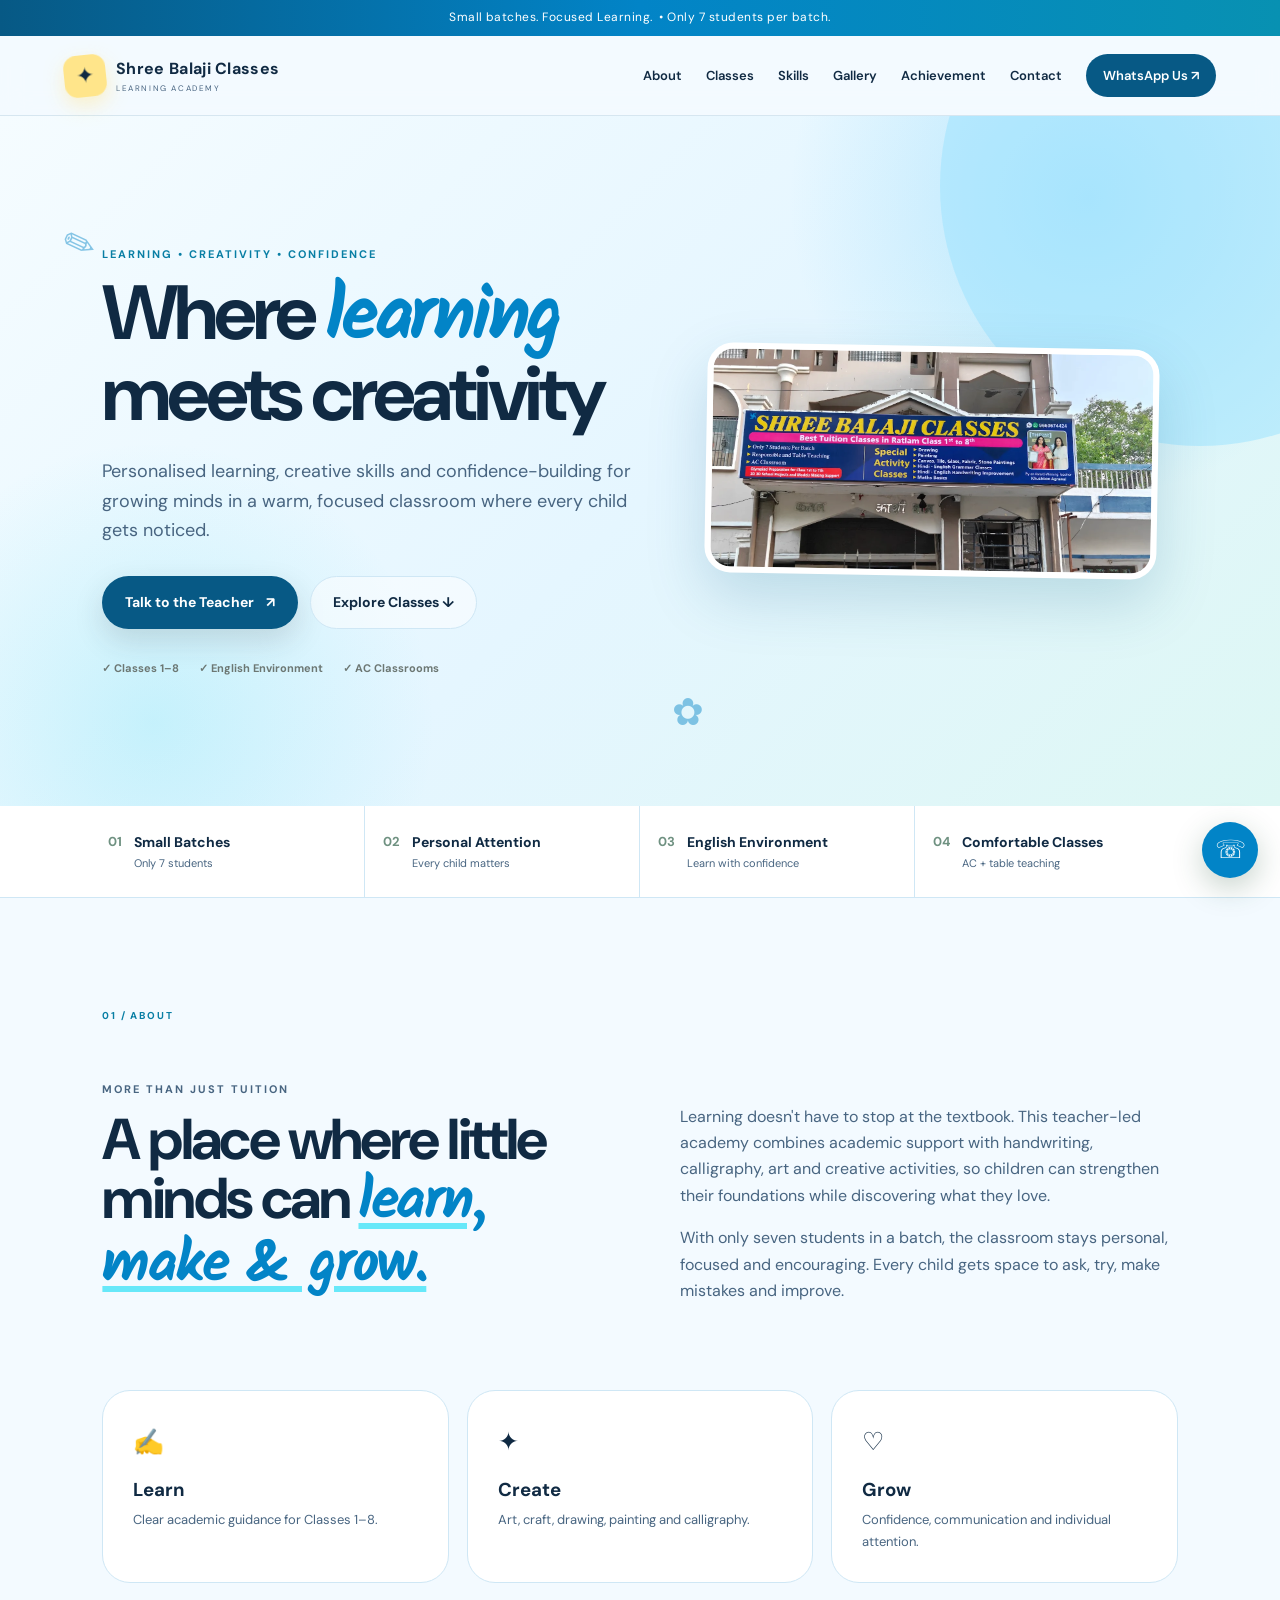
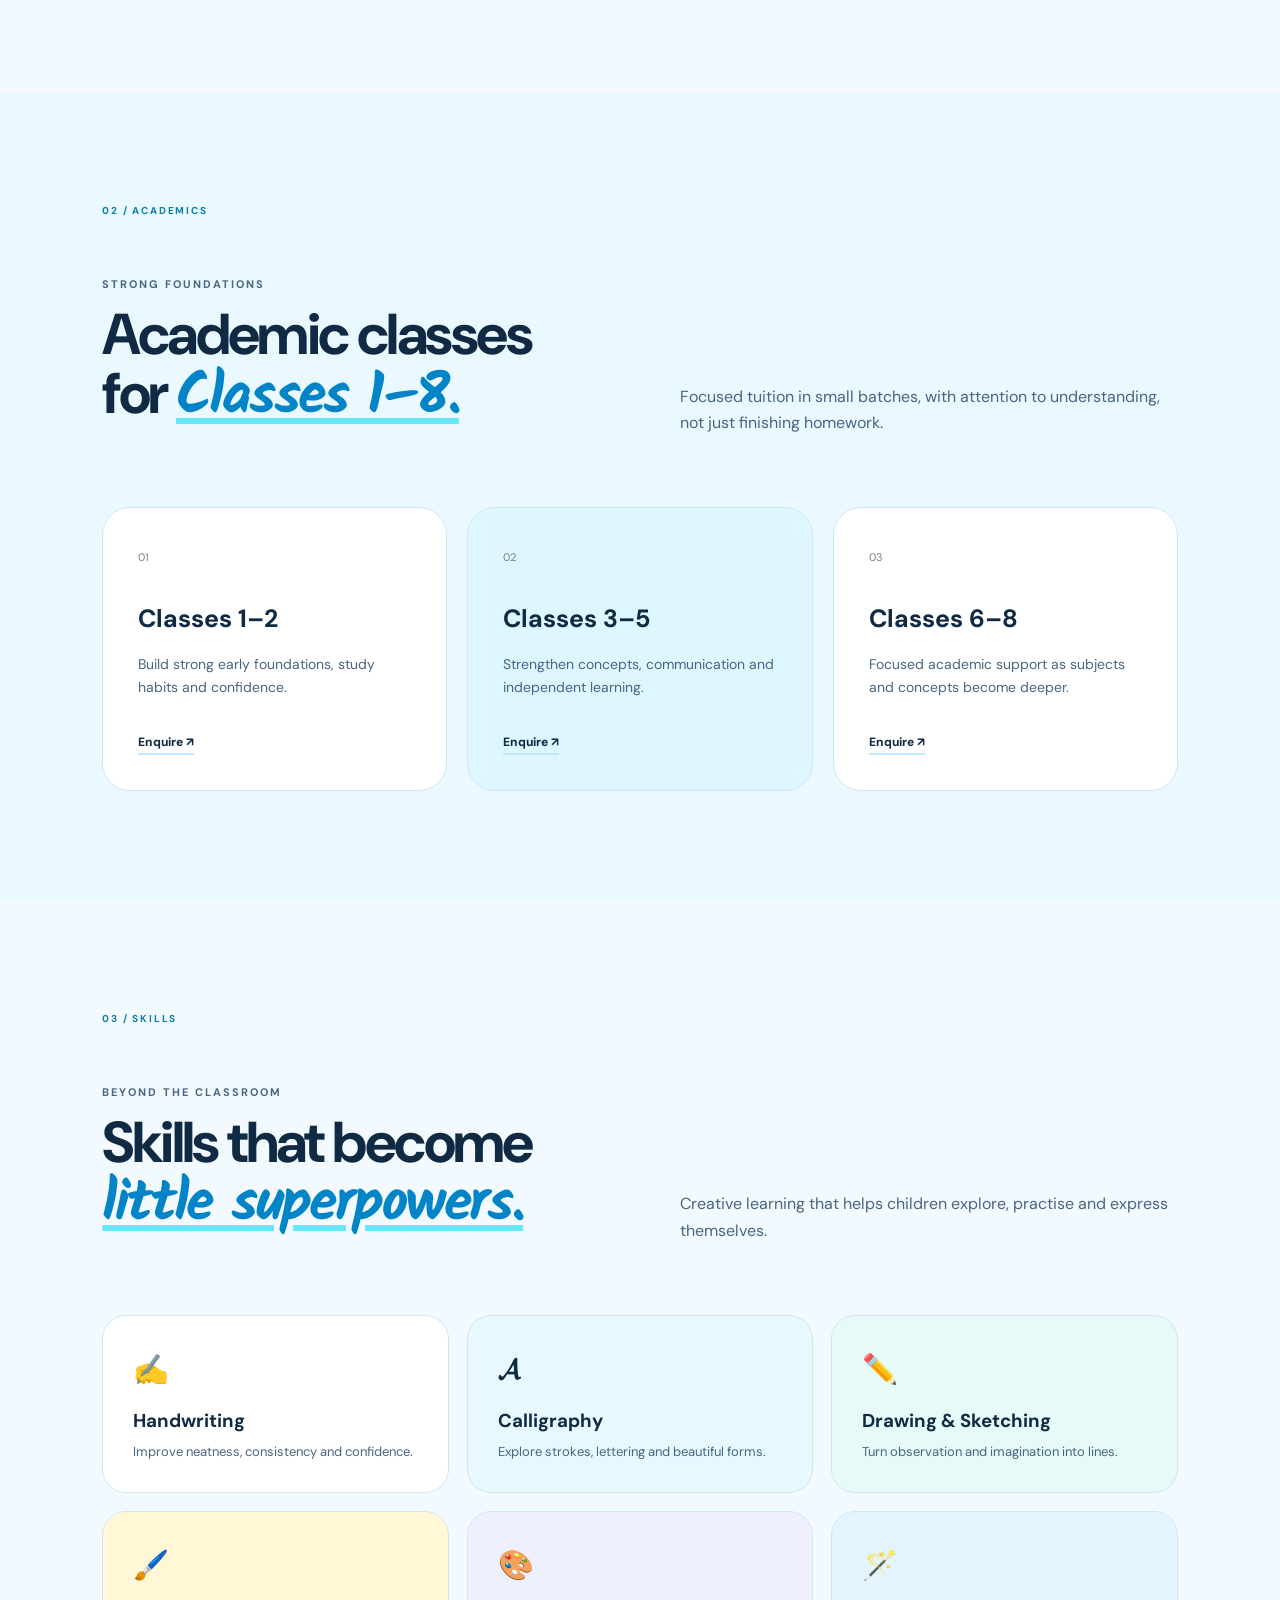
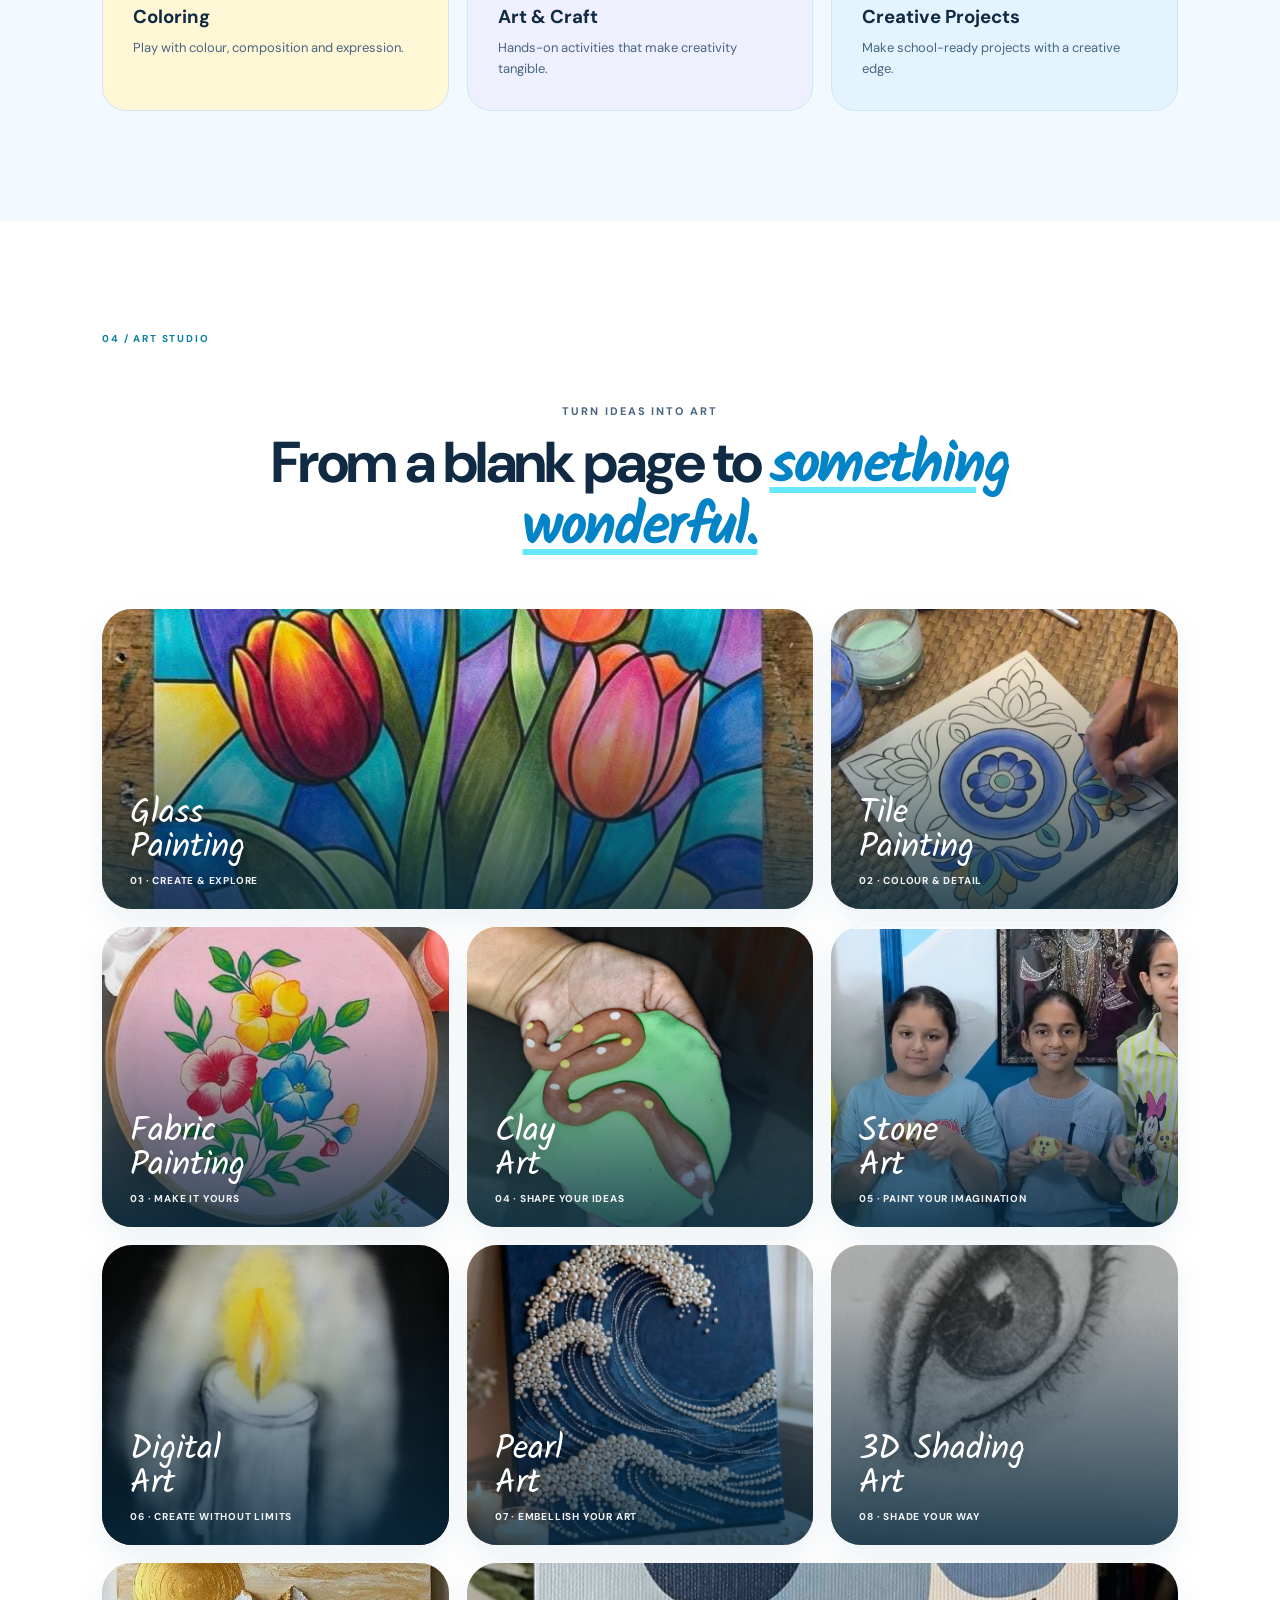
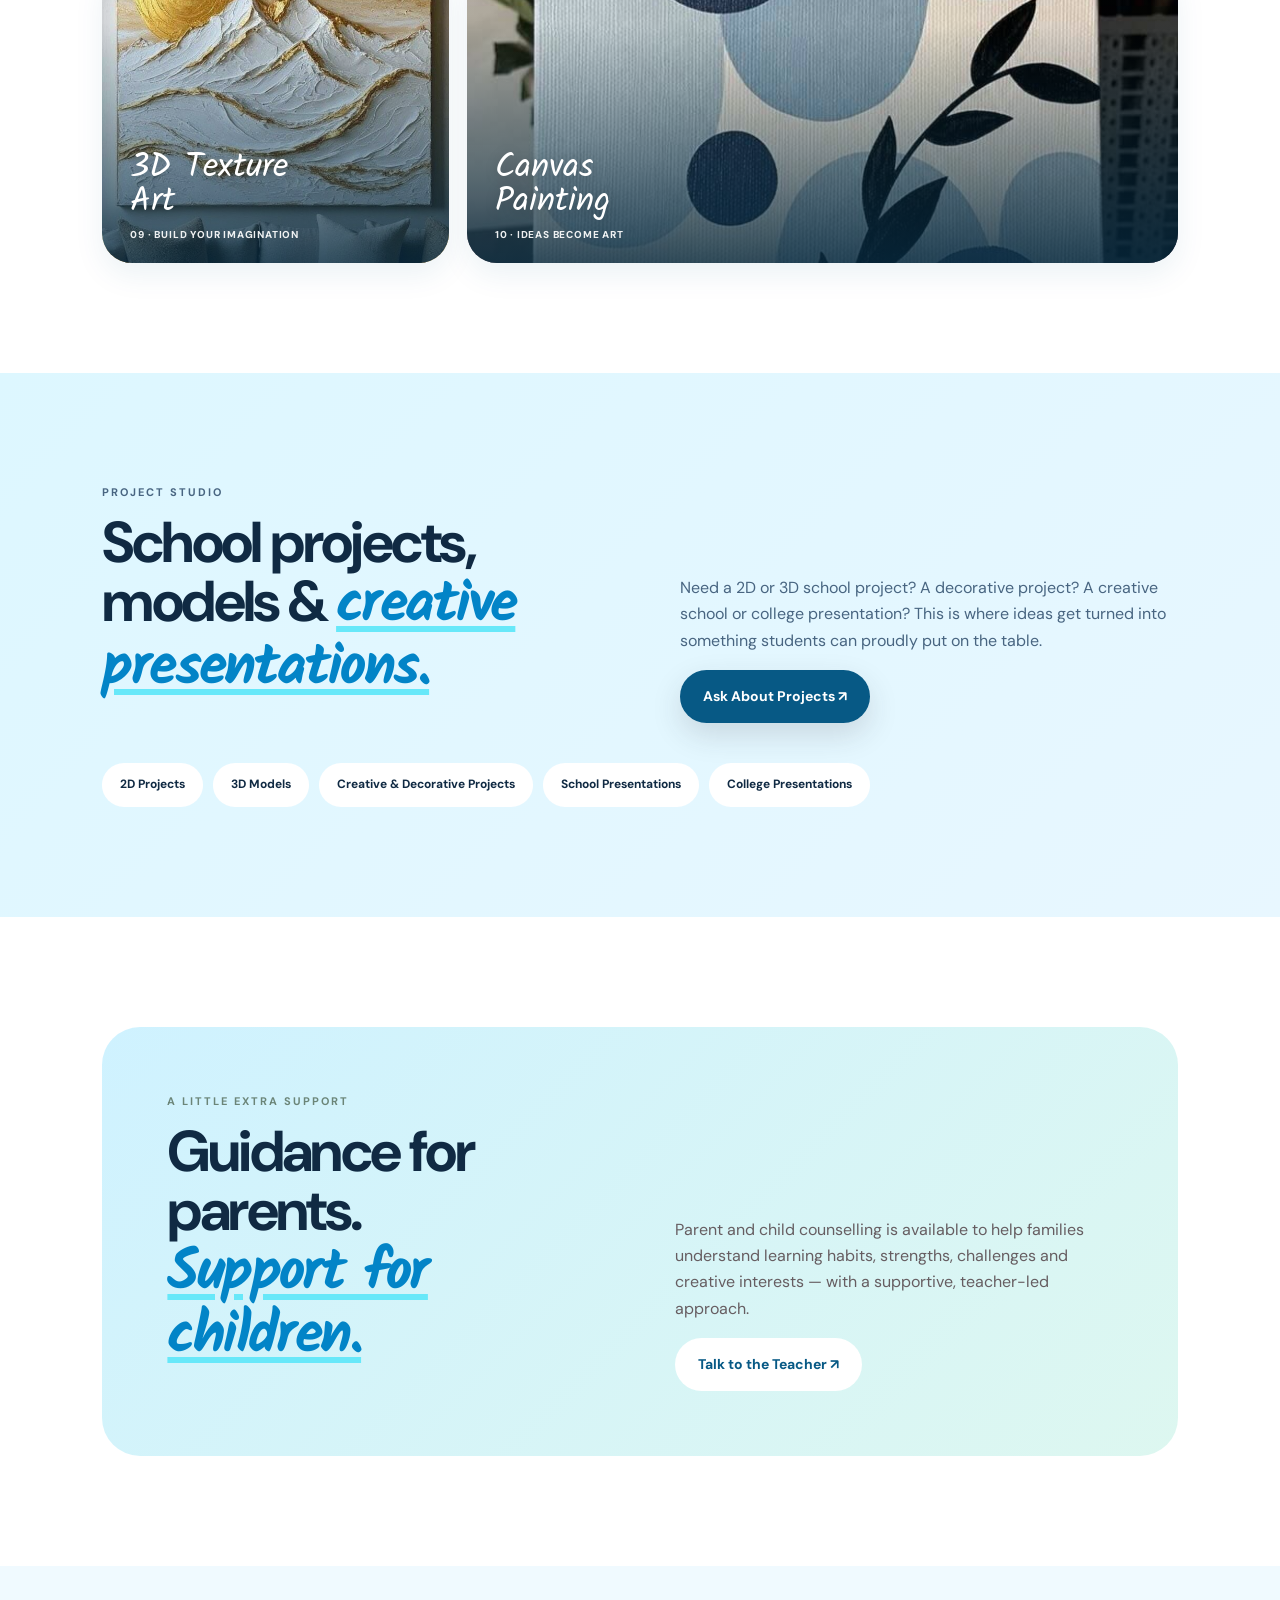
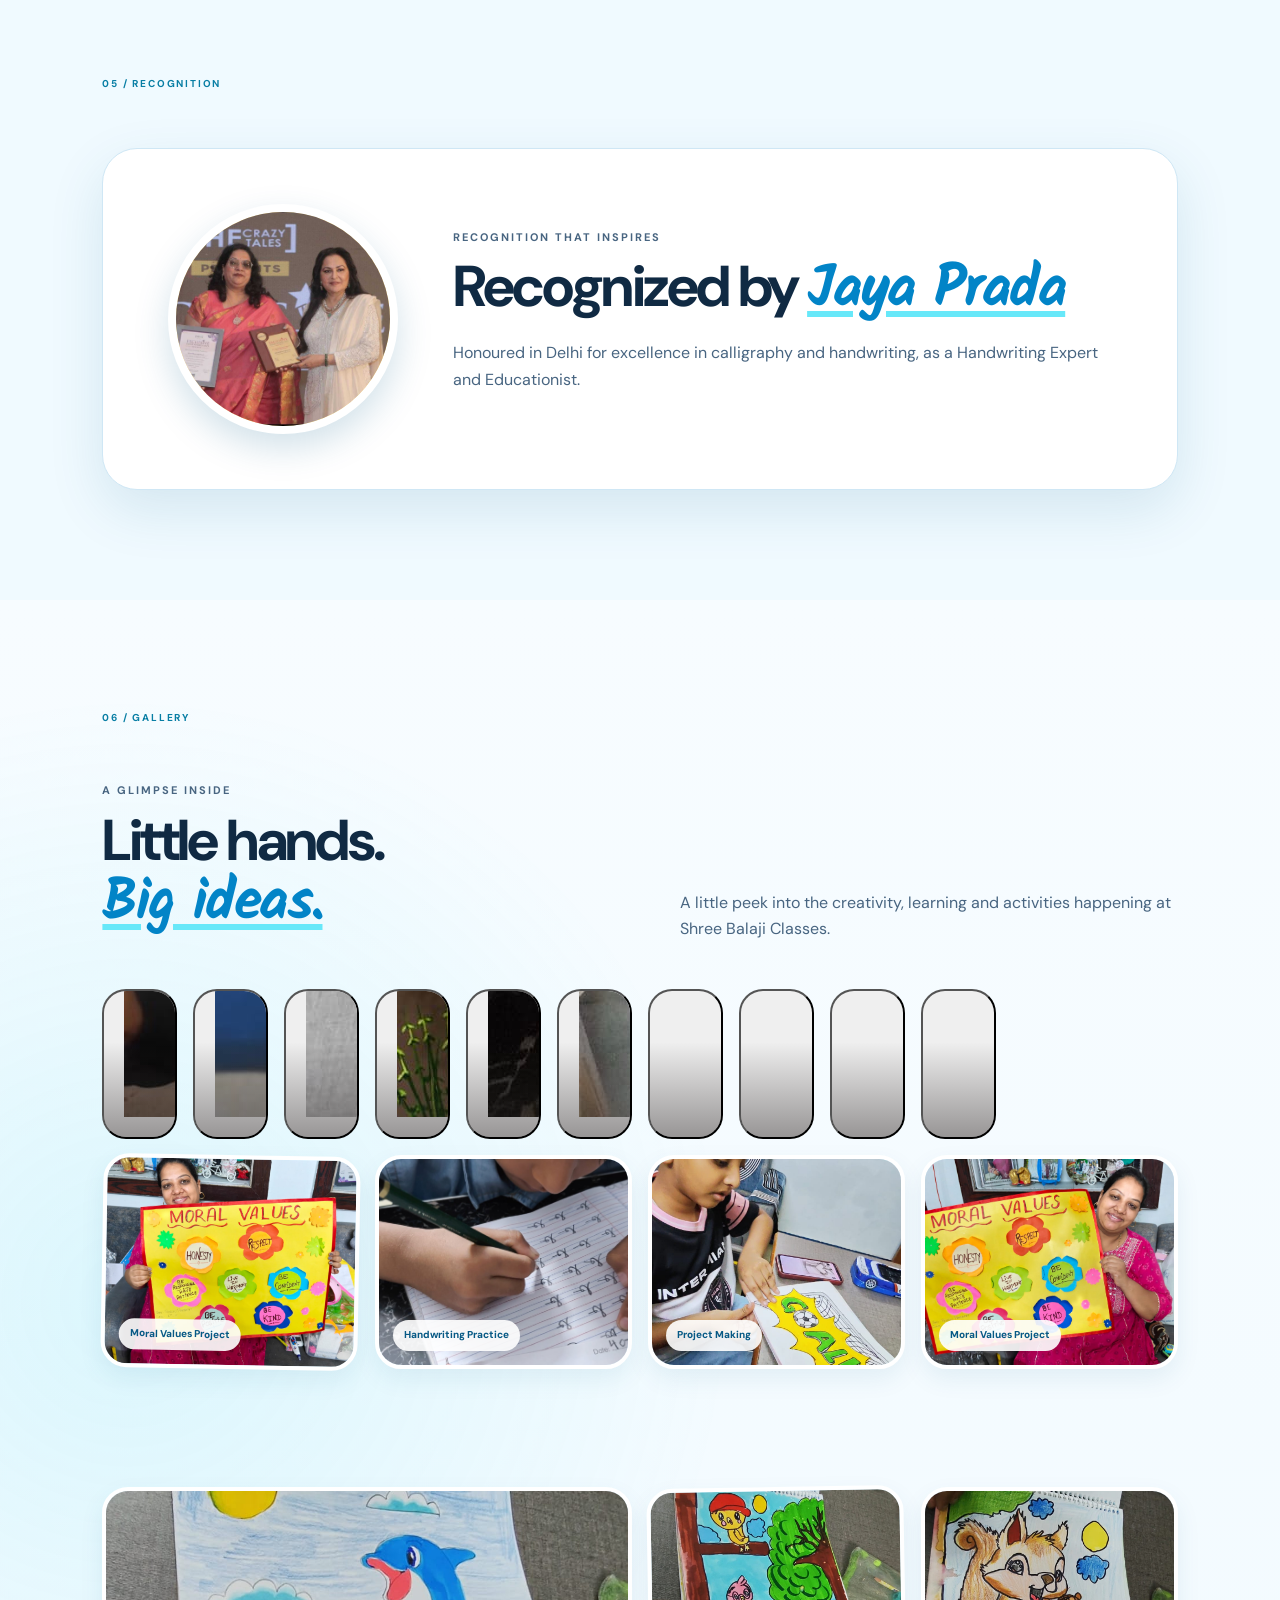
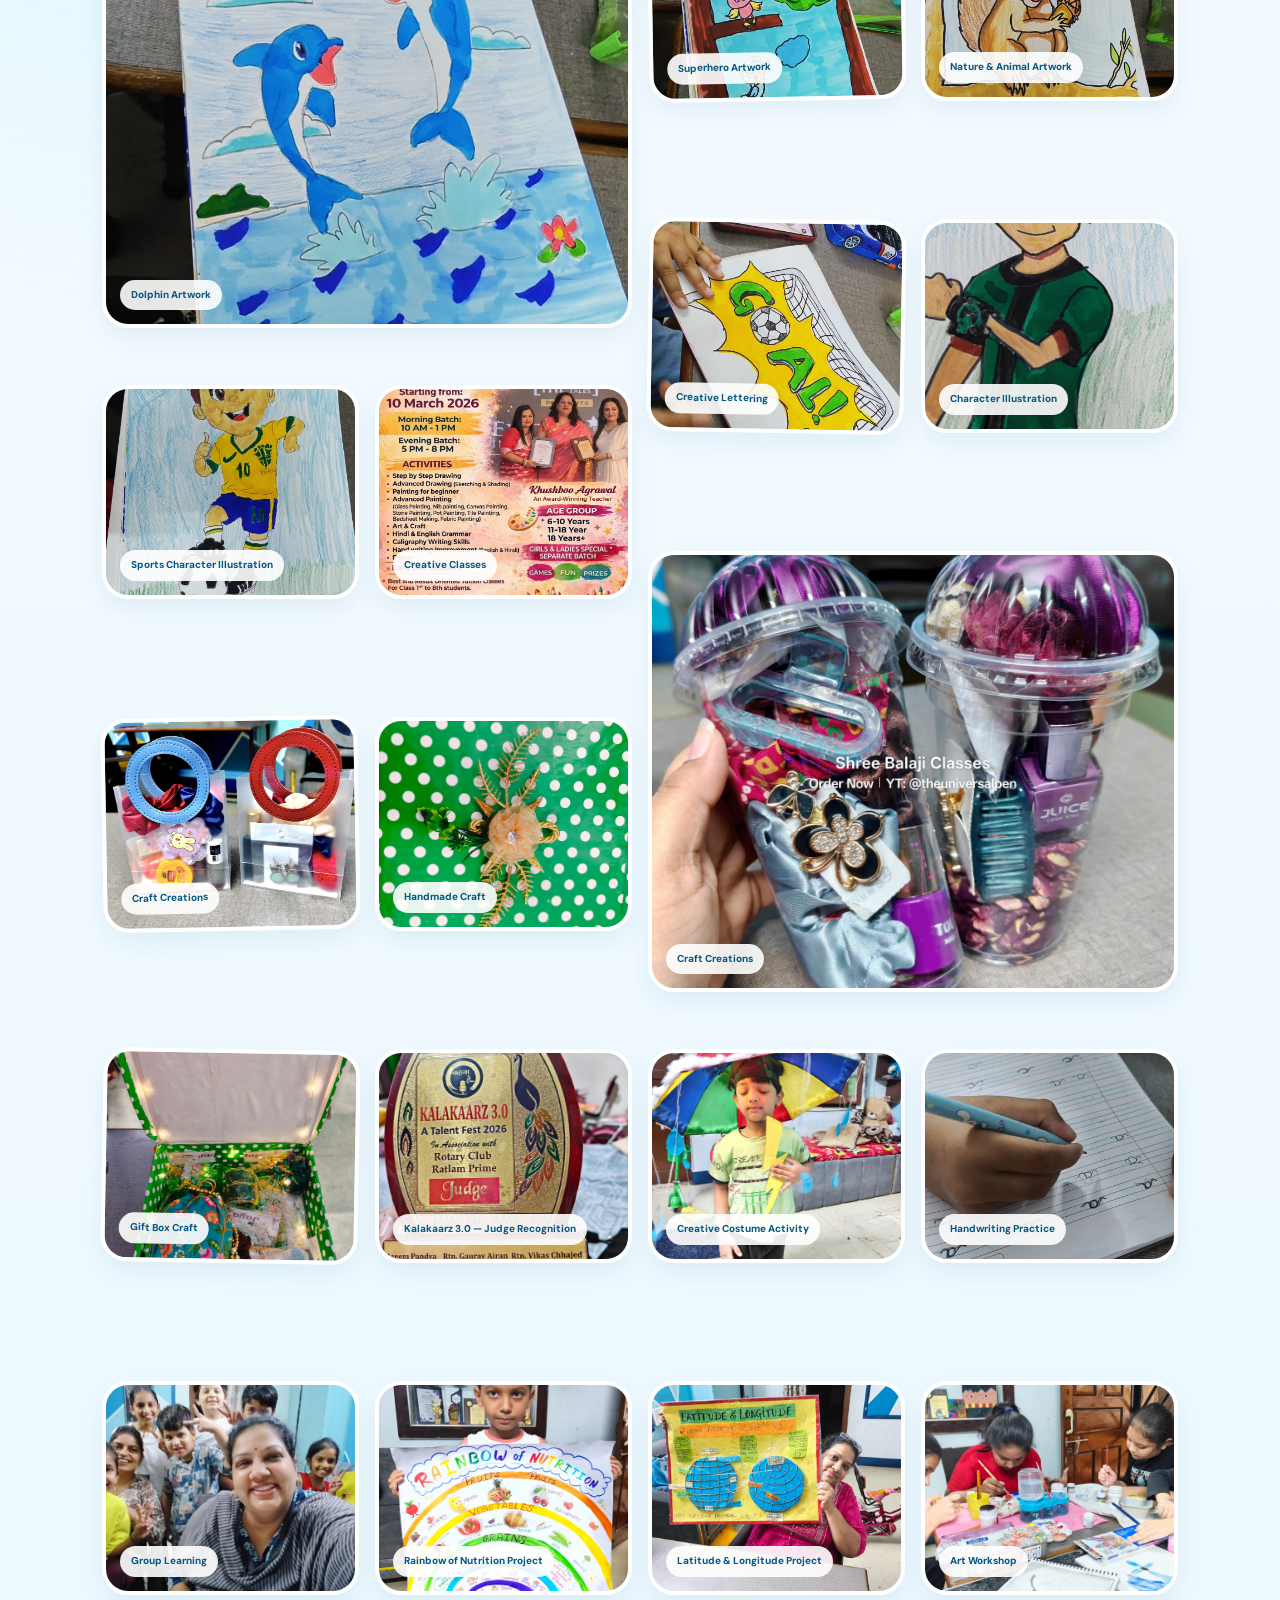
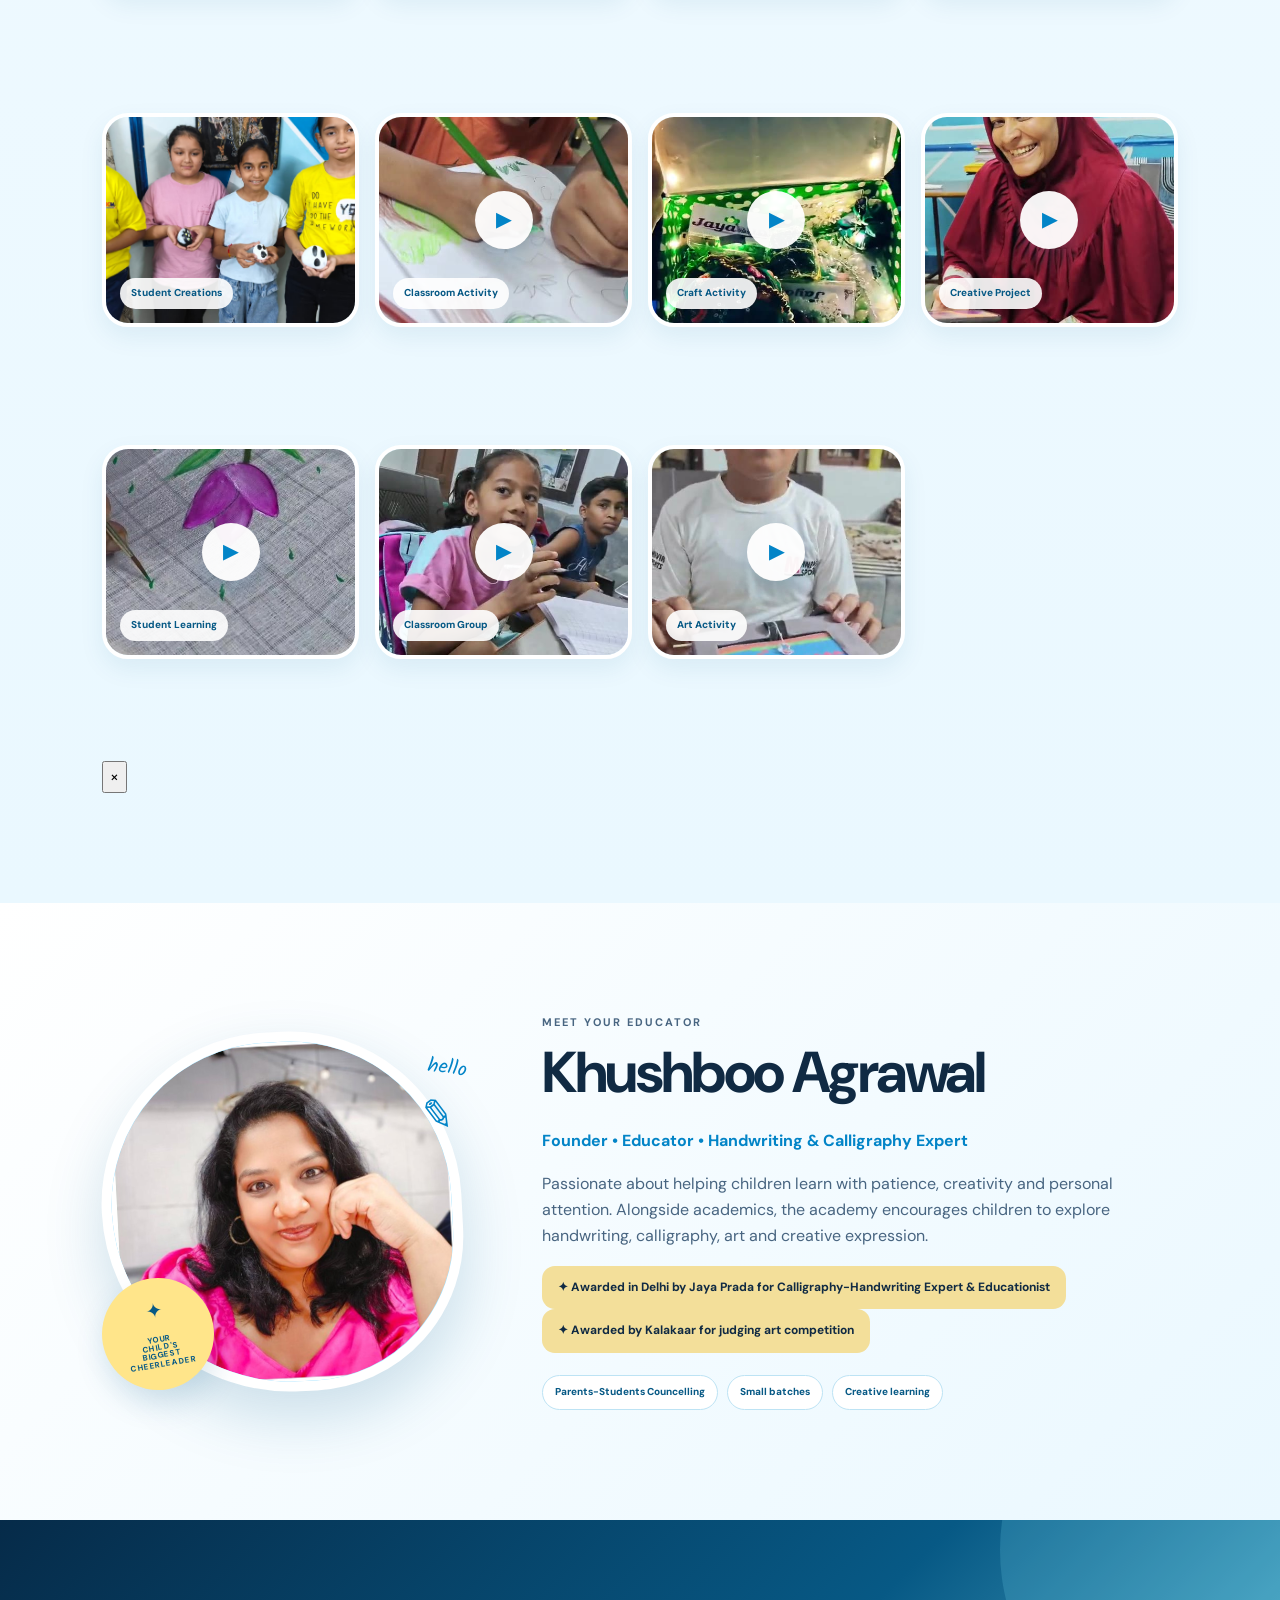
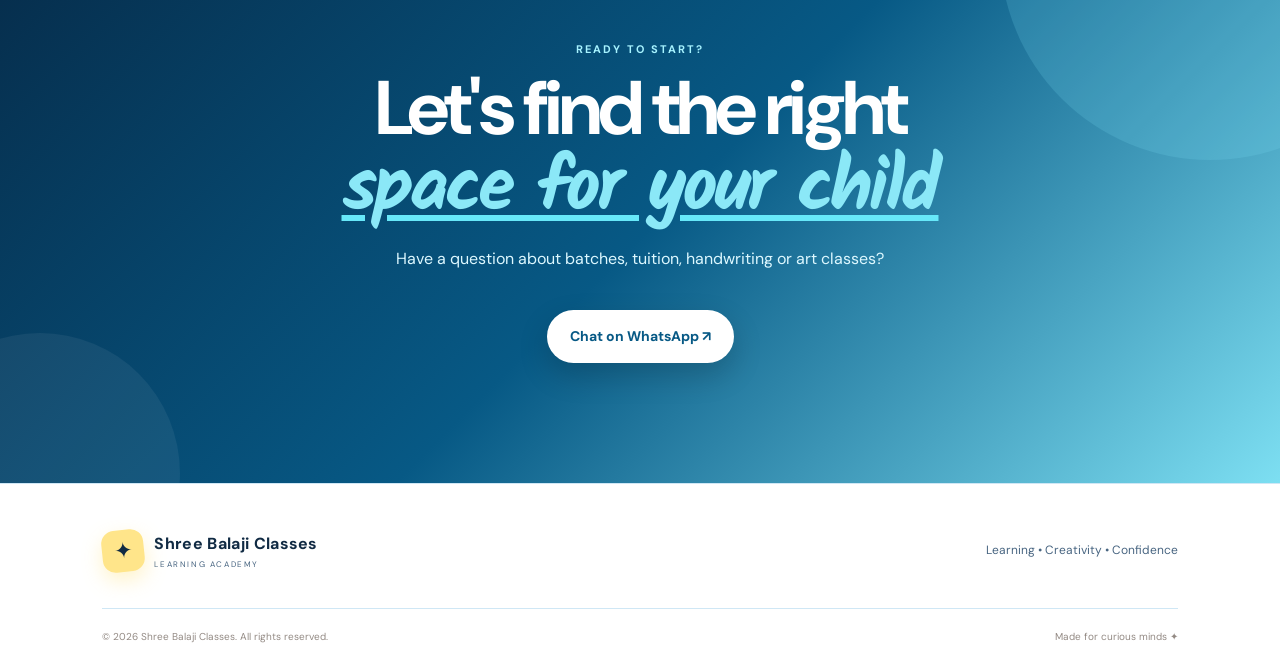
==== index.html @ 7fcdea2a "Update index.html" ====
<!DOCTYPE html>
<html lang="en">
<head>
  <meta charset="UTF-8">
  <meta name="viewport" content="width=device-width, initial-scale=1.0">

  <meta
    name="description"
    content="A personalised learning and creative skills academy for Classes 1–8, handwriting, calligraphy, art, projects and more."
  >

  <title>Shree Balaji Classes | Learning Meets Creativity</title>

  <link rel="preconnect" href="https://fonts.googleapis.com">
  <link rel="preconnect" href="https://fonts.gstatic.com" crossorigin>

  <link
    href="https://fonts.googleapis.com/css2?family=DM+Sans:wght@400;500;600;700&family=Kalam:wght@400;700&display=swap"
    rel="stylesheet"
  >

  <link rel="stylesheet" href="style.css">
</head>

<body>

  <div class="topbar">
    Small batches. Focused Learning. &nbsp;•&nbsp;Only 7 students per batch.
  </div>

  <!-- =========================
       NAVIGATION
  ========================== -->

  <header class="nav">

    <a class="brand" href="index.html">
      <span class="brand-mark">✦</span>

      <span>
        <b id="academyName">Shree Balaji Classes</b>
        <small>LEARNING ACADEMY</small>
      </span>
    </a>

    <button class="menu-toggle" aria-label="Open menu">
      ☰
    </button>

    <nav class="nav-links">

      <a href="#about">About</a>
      <a href="#classes">Classes</a>
      <a href="#skills">Skills</a>
      <a href="#gallery">Gallery</a>
      <a href="#achievement">Achievement</a>
      <a href="contact.html">Contact</a>

      <a
        class="nav-cta whatsapp"
        href="#"
        data-message="Hello, I would like to know more about the classes for my child."
      >
        WhatsApp Us ↗
      </a>

    </nav>

  </header>


  <main>

    <!-- =========================
         HERO
    ========================== -->

    <section class="hero">

      <div class="doodle doodle-one">✎</div>
      <div class="doodle doodle-two">✿</div>

      <div class="hero-copy reveal">

        <p class="eyebrow">
          LEARNING • CREATIVITY • CONFIDENCE
        </p>

        <h1>
          Where <span>learning</span><br>
          meets creativity
        </h1>

        <p class="hero-text">
          Personalised learning, creative skills and confidence-building
          for growing minds in a warm, focused classroom where every child
          gets noticed.
        </p>

        <div class="hero-actions">

          <a
            class="btn btn-primary whatsapp"
            href="#"
            data-message="Hello, I would like to enquire about classes for my child."
          >
            Talk to the Teacher <span>↗</span>
          </a>

          <a
            class="btn btn-ghost"
            href="#classes"
          >
            Explore Classes ↓
          </a>

        </div>

        <div class="hero-proof">
          <span>✓ Classes 1–8</span>
          <span>✓ English Environment</span>
          <span>✓ AC Classrooms</span>
        </div>

      </div>

      <div class="hero-art reveal">

        <div
          class="hero-banner-card"
          aria-label="Shree Balaji Classes banner"
        >
          <img
            src="assets/academy-banner.webp"
            alt="Shree Balaji Classes academy banner"
          >
        </div>

      </div>

    </section>


    <!-- =========================
         TRUST STRIP
    ========================== -->

    <section class="trust-strip">

      <div>
        <strong>01</strong>
        <span>Small Batches</span>
        <small>Only 7 students</small>
      </div>

      <div>
        <strong>02</strong>
        <span>Personal Attention</span>
        <small>Every child matters</small>
      </div>

      <div>
        <strong>03</strong>
        <span>English Environment</span>
        <small>Learn with confidence</small>
      </div>

      <div>
        <strong>04</strong>
        <span>Comfortable Classes</span>
        <small>AC + table teaching</small>
      </div>

    </section>


    <!-- =========================
         ABOUT
    ========================== -->

    <section id="about" class="section about">

      <div class="section-label">
        01 / ABOUT
      </div>

      <div class="split">

        <div>

          <p class="eyebrow">
            MORE THAN JUST TUITION
          </p>

          <h2>
            A place where little minds can
            <em>learn, make & grow.</em>
          </h2>

        </div>

        <div>

          <p>
            Learning doesn't have to stop at the textbook.
            This teacher-led academy combines academic support with
            handwriting, calligraphy, art and creative activities,
            so children can strengthen their foundations while
            discovering what they love.
          </p>

          <p>
            With only seven students in a batch, the classroom stays
            personal, focused and encouraging. Every child gets space
            to ask, try, make mistakes and improve.
          </p>

        </div>

      </div>

      <div class="values">

        <div>
          <span>✍</span>
          <h3>Learn</h3>
          <p>Clear academic guidance for Classes 1–8.</p>
        </div>

        <div>
          <span>✦</span>
          <h3>Create</h3>
          <p>Art, craft, drawing, painting and calligraphy.</p>
        </div>

        <div>
          <span>♡</span>
          <h3>Grow</h3>
          <p>Confidence, communication and individual attention.</p>
        </div>

      </div>

    </section>


    <!-- =========================
         ACADEMICS
    ========================== -->

    <section id="classes" class="section soft">

      <div class="section-label">
        02 / ACADEMICS
      </div>

      <div class="section-head">

        <div>

          <p class="eyebrow">
            STRONG FOUNDATIONS
          </p>

          <h2>
            Academic classes for
            <em>Classes 1–8.</em>
          </h2>

        </div>

        <p>
          Focused tuition in small batches, with attention to
          understanding, not just finishing homework.
        </p>

      </div>


      <div class="class-grid">

        <article class="class-card">

          <span>01</span>

          <h3>Classes 1–2</h3>

          <p>
            Build strong early foundations, study habits and confidence.
          </p>

          <a
            class="text-link whatsapp"
            href="#"
            data-message="Hello, I would like to enquire about tuition for Classes 1–2."
          >
            Enquire ↗
          </a>

        </article>


        <article class="class-card featured">

          <span>02</span>

          <h3>Classes 3–5</h3>

          <p>
            Strengthen concepts, communication and independent learning.
          </p>

          <a
            class="text-link whatsapp"
            href="#"
            data-message="Hello, I would like to enquire about tuition for Classes 3–5."
          >
            Enquire ↗
          </a>

        </article>


        <article class="class-card">

          <span>03</span>

          <h3>Classes 6–8</h3>

          <p>
            Focused academic support as subjects and concepts become deeper.
          </p>

          <a
            class="text-link whatsapp"
            href="#"
            data-message="Hello, I would like to enquire about tuition for Classes 6–8."
          >
            Enquire ↗
          </a>

        </article>

      </div>

    </section>


    <!-- =========================
         SKILLS
    ========================== -->

    <section id="skills" class="section">

      <div class="section-label">
        03 / SKILLS
      </div>

      <div class="section-head">

        <div>

          <p class="eyebrow">
            BEYOND THE CLASSROOM
          </p>

          <h2>
            Skills that become
            <em>little superpowers.</em>
          </h2>

        </div>

        <p>
          Creative learning that helps children explore, practise
          and express themselves.
        </p>

      </div>


      <div class="skill-grid">

        <div class="skill">
          <b>✍</b>
          <h3>Handwriting</h3>
          <p>Improve neatness, consistency and confidence.</p>
        </div>

        <div class="skill">
          <b>𝓐</b>
          <h3>Calligraphy</h3>
          <p>Explore strokes, lettering and beautiful forms.</p>
        </div>

        <div class="skill">
          <b>✏️</b>
          <h3>Drawing & Sketching</h3>
          <p>Turn observation and imagination into lines.</p>
        </div>

        <div class="skill">
          <b>🖌️</b>
          <h3>Coloring</h3>
          <p>Play with colour, composition and expression.</p>
        </div>

        <div class="skill">
          <b>🎨</b>
          <h3>Art & Craft</h3>
          <p>Hands-on activities that make creativity tangible.</p>
        </div>

        <div class="skill">
          <b>🪄</b>
          <h3>Creative Projects</h3>
          <p>Make school-ready projects with a creative edge.</p>
        </div>

      </div>

    </section>


    <!-- =========================
         ART STUDIO
    ========================== -->

    <section class="section art-section">

      <div class="section-label">
        04 / ART STUDIO
      </div>

      <div class="art-intro">

        <p class="eyebrow">
          TURN IDEAS INTO ART
        </p>

        <h2>
          From a blank page to
          <em>something wonderful.</em>
        </h2>

      </div>


      <div class="art-grid">

        <div class="art-tile peach art-photo-tile">
          <img
            src="assets/media/glass-painting.jpg"
            alt="Students creating glass painting artwork"
          >

          <div class="art-tile-overlay">
            <span>Glass<br>Painting</span>
            <small>01 · Create & explore</small>
          </div>
        </div>


        <div class="art-tile blue art-photo-tile">
          <img
            src="assets/media/tile-painting.jpg"
            alt="Students creating tile painting artwork"
          >

          <div class="art-tile-overlay">
            <span>Tile<br>Painting</span>
            <small>02 · Colour & detail</small>
          </div>
        </div>


        <div class="art-tile yellow art-photo-tile">
          <img
            src="assets/media/fabric-painting.jpg"
            alt="Students creating fabric painting artwork"
          >

          <div class="art-tile-overlay">
            <span>Fabric<br>Painting</span>
            <small>03 · Make it yours</small>
          </div>
        </div>


        <div class="art-tile orange art-photo-tile">
          <img
            src="assets/media/clay-art.jpg"
            alt="Students creating clay art"
          >

          <div class="art-tile-overlay">
            <span>Clay<br>Art</span>
            <small>04 · Shape your ideas</small>
          </div>
        </div>


        <div class="art-tile blue art-photo-tile">
          <img
            src="assets/media/stone-art.jpg"
            alt="Students creating stone art"
          >

          <div class="art-tile-overlay">
            <span>Stone<br>Art</span>
            <small>05 · Paint your imagination</small>
          </div>
        </div>


        <div class="art-tile red art-photo-tile">
          <img
            src="assets/media/digital-art.jpg"
            alt="Students creating digital art"
          >

          <div class="art-tile-overlay">
            <span>Digital<br>Art</span>
            <small>06 · Create without limits</small>
          </div>
        </div>


        <div class="art-tile red art-photo-tile">
          <img
            src="assets/media/pearl-art.jpg"
            alt="Students creating pearl art"
          >

          <div class="art-tile-overlay">
            <span>Pearl<br>Art</span>
            <small>07 · Embellish your art</small>
          </div>
        </div>


        <div class="art-tile yellow art-photo-tile">
          <img
            src="assets/media/3d-shading.jpg"
            alt="Students creating 3D shading artwork"
          >

          <div class="art-tile-overlay">
            <span>3D Shading<br>Art</span>
            <small>08 · Shade your way</small>
          </div>
        </div>


        <div class="art-tile yellow art-photo-tile">
          <img
            src="assets/media/3d-textured-art.jpg"
            alt="Students creating 3D textured artwork"
          >

          <div class="art-tile-overlay">
            <span>3D Texture<br>Art</span>
            <small>09 · Build your imagination</small>
          </div>
        </div>


        <div class="art-tile lavender art-photo-tile">
          <img
            src="assets/media/canvas-painting.jpg"
            alt="Students creating canvas painting artwork"
          >

          <div class="art-tile-overlay">
            <span>Canvas<br>Painting</span>
            <small>10 · Ideas become art</small>
          </div>
        </div>

      </div>

    </section>


    <!-- =========================
         PROJECTS
    ========================== -->

    <section class="section projects">

      <div class="split">

        <div>

          <p class="eyebrow">
            PROJECT STUDIO
          </p>

          <h2>
            School projects, models &
            <em>creative presentations.</em>
          </h2>

        </div>

        <div>

          <p>
            Need a 2D or 3D school project? A decorative project?
            A creative school or college presentation? This is where
            ideas get turned into something students can proudly
            put on the table.
          </p>

          <a
            class="btn btn-primary whatsapp"
            href="#"
            data-message="Hello, I would like to enquire about school/college project making and presentations."
          >
            Ask About Projects ↗
          </a>

        </div>

      </div>


      <div class="project-pills">

        <span>2D Projects</span>
        <span>3D Models</span>
        <span>Creative & Decorative Projects</span>
        <span>School Presentations</span>
        <span>College Presentations</span>

      </div>

    </section>


    <!-- =========================
         GUIDANCE
    ========================== -->

    <section class="section guidance">

      <div class="guidance-card">

        <div>

          <p class="eyebrow">
            A LITTLE EXTRA SUPPORT
          </p>

          <h2>
            Guidance for parents.<br>
            <em>Support for children.</em>
          </h2>

        </div>

        <div>

          <p>
            Parent and child counselling is available to help families
            understand learning habits, strengths, challenges and
            creative interests — with a supportive, teacher-led approach.
          </p>

          <a
            class="btn btn-light whatsapp"
            href="#"
            data-message="Hello, I would like to know more about parent and child counselling."
          >
            Talk to the Teacher ↗
          </a>

        </div>

      </div>

    </section>


    <!-- =========================
         ACHIEVEMENT
    ========================== -->

    <section id="achievement" class="section achievement">

      <div class="section-label">
        05 / RECOGNITION
      </div>

      <div class="achievement-box">

        <div
          class="award-seal achievement-image-trigger"
          onclick="openAchievementLightbox()"
        >

          <img
            src="assets/media/jaya-prada.jpg"
            alt="Recognition by Jaya Prada"
          >

        </div>

        <div class="achievement-content">

          <p class="eyebrow">
            RECOGNITION THAT INSPIRES
          </p>

          <h2>
            Recognized by <em>Jaya Prada</em>
          </h2>

          <p>
            Honoured in Delhi for excellence in calligraphy and handwriting,
            as a Handwriting Expert and Educationist.
          </p>

        </div>

      </div>

    </section>


    <!-- =========================
         GALLERY
    ========================== -->

    <section id="gallery" class="section gallery">

      <div class="section-label">
        06 / GALLERY
      </div>

      <div class="section-head">

        <div>

          <p class="eyebrow">
            A GLIMPSE INSIDE
          </p>

          <h2>
            Little hands.<br>
            <em>Big ideas.</em>
          </h2>

        </div>

        <p>
          A little peek into the creativity, learning and activities
          happening at Shree Balaji Classes.
        </p>

      </div>


      <!-- GALLERY FILTERS -->

      <div class="gallery-filters">

        <button
          class="gallery-filter active"
          data-gallery-filter="all"
          type="button"
        >
          All
        </button>

        <button
          class="gallery-filter"
          data-gallery-filter="classroom"
          type="button"
        >
          Classroom
        </button>

        <button
          class="gallery-filter"
          data-gallery-filter="handwriting"
          type="button"
        >
          Handwriting
        </button>

        <button
          class="gallery-filter"
          data-gallery-filter="calligraphy"
          type="button"
        >
          Calligraphy
        </button>

        <button
          class="gallery-filter"
          data-gallery-filter="art"
          type="button"
        >
          Art
        </button>

        <button
          class="gallery-filter"
          data-gallery-filter="projects"
          type="button"
        >
          Projects
        </button>

        <button
          class="gallery-filter"
          data-gallery-filter="activities"
          type="button"
        >
          Activities
        </button>

        <button
          class="gallery-filter"
          data-gallery-filter="awards"
          type="button"
        >
          Awards
        </button>

      </div>


      <!-- GALLERY GRID -->

      <div id="galleryGrid" class="gallery-photo-grid">

        <!-- 1. DRAWING -->

        <button
          class="gallery-item gallery-image-item"
          data-gallery-category="art"
          type="button"
        >

          <img
            src="assets/media/gallery-drawing-apples.jpg"
            alt="Student drawing apples"
          >

          <span class="gallery-item-caption">
            Drawing & Sketching
          </span>

        </button>


        <!-- 2. BOTTLE CRAFT -->

        <button
          class="gallery-item gallery-image-item"
          data-gallery-category="activities"
          type="button"
        >

          <img
            src="assets/media/gallery-student-craft-bottle.jpg"
            alt="Student showing a creative bottle craft"
          >

          <span class="gallery-item-caption">
            Creative Craft
          </span>

        </button>


        <!-- 3. LANDSCAPE ART -->

        <button
          class="gallery-item gallery-image-item"
          data-gallery-category="art"
          type="button"
        >

          <img
            src="assets/media/gallery-student-landscape-art.jpg"
            alt="Student presenting a landscape painting"
          >

          <span class="gallery-item-caption">
            Landscape Art
          </span>

        </button>


        <!-- 4. CALLIGRAPHY -->

        <button
          class="gallery-item gallery-image-item"
          data-gallery-category="calligraphy"
          type="button"
        >

          <img
            src="assets/media/gallery-calligraphy.jpg"
            alt="Calligraphy practice with a dip pen"
          >

          <span class="gallery-item-caption">
            Calligraphy
          </span>

        </button>


        <!-- 5. UMBRELLA ART -->

        <button
          class="gallery-item gallery-image-item"
          data-gallery-category="activities"
          type="button"
        >

          <img
            src="assets/media/gallery-umbrella-art.jpg"
            alt="Creative umbrella artwork"
          >

          <span class="gallery-item-caption">
            Creative Activity
          </span>

        </button>


        <!-- 6. UMBRELLA PAINTING -->

        <button
          class="gallery-item gallery-image-item"
          data-gallery-category="art"
          type="button"
        >

          <img
            src="assets/media/gallery-umbrella-painting.jpg"
            alt="Hand-painted umbrella artwork"
          >

          <span class="gallery-item-caption">
            Umbrella Painting
          </span>

        </button>


        <!-- 7. VIDEO -->

        <button
          class="gallery-item gallery-video-item"
          data-gallery-category="activities"
          data-video="assets/media/gallery-video-01.mp4"
          type="button"
        >

          <video
            src="assets/media/gallery-video-01.mp4"
            muted
            playsinline
            preload="metadata"
          ></video>

          <span class="gallery-item-caption">
            Classroom Activity
          </span>

          <span class="gallery-video-badge">
            ▶
          </span>

        </button>


        <!-- 8. VIDEO -->

        <button
          class="gallery-item gallery-video-item"
          data-gallery-category="classroom"
          data-video="assets/media/gallery-video-02.mp4"
          type="button"
        >

          <video
            src="assets/media/gallery-video-02.mp4"
            muted
            playsinline
            preload="metadata"
          ></video>

          <span class="gallery-item-caption">
            Learning Moments
          </span>

          <span class="gallery-video-badge">
            ▶
          </span>

        </button>


        <!-- 9. VIDEO -->

        <button
          class="gallery-item gallery-video-item"
          data-gallery-category="art"
          data-video="assets/media/gallery-video-03.mp4"
          type="button"
        >

          <video
            src="assets/media/gallery-video-03.mp4"
            muted
            playsinline
            preload="metadata"
          ></video>

          <span class="gallery-item-caption">
            Art In Action
          </span>

          <span class="gallery-video-badge">
            ▶
          </span>

        </button>


        <!-- 10. VIDEO -->

        <button
          class="gallery-item gallery-video-item"
          data-gallery-category="activities"
          data-video="assets/media/gallery-video-04.mp4"
          type="button"
        >

          <video
            src="assets/media/gallery-video-04.mp4"
            muted
            playsinline
            preload="metadata"
          ></video>

          <span class="gallery-item-caption">
            Creative Classroom
          </span>

          <span class="gallery-video-badge">
            ▶
          </span>

        </button>

      </div>


      <!-- GALLERY LIGHTBOX -->

      <div
        class="gallery-lightbox"
        id="galleryLightbox"
        aria-hidden="true"
      >

        <button
          class="gallery-lightbox-close"
          id="galleryLightboxClose"
          type="button"
          aria-label="Close gallery"
        >
          ×
        </button>

        <div
          class="gallery-lightbox-content"
          id="galleryLightboxContent"
        ></div>

      </div>

    </section>


    <!-- =========================
         TEACHER
    ========================== -->

    <section class="section teacher">

      <div class="teacher-photo-wrap">

        <div class="teacher-photo">

          <img
            id="teacherPhoto"
            src="assets/teacher.jpg"
            alt="Teacher portrait"
          >

        </div>

        <div class="teacher-sticker">

          ✦<br>

          <b>
            YOUR<br>
            CHILD'S<br>
            BIGGEST<br>
            CHEERLEADER
          </b>

        </div>

        <div class="teacher-doodle">

          hello<br>
          <span>✎</span>

        </div>

      </div>


      <div class="teacher-copy">

        <p class="eyebrow">
          MEET YOUR EDUCATOR
        </p>

        <h2 id="teacherName">
          Khushboo Agrawal
        </h2>

        <p class="role">
          Founder • Educator • Handwriting & Calligraphy Expert
        </p>

        <p>
          Passionate about helping children learn with patience,
          creativity and personal attention. Alongside academics,
          the academy encourages children to explore handwriting,
          calligraphy, art and creative expression.
        </p>

        <div class="mini-award">
          ✦ Awarded in Delhi by Jaya Prada for Calligraphy-Handwriting
          Expert & Educationist
        </div>

        <div class="mini-award">
          ✦ Awarded by Kalakaar for judging art competition
        </div>

        <div class="teacher-pills">

          <span>Parents-Students Councelling</span>
          <span>Small batches</span>
          <span>Creative learning</span>

        </div>

      </div>

    </section>


    <!-- =========================
         CTA
    ========================== -->

    <section class="cta">

      <p class="eyebrow">
        READY TO START?
      </p>

      <h2>
        Let's find the right<br>
        <em>space for your child</em>
      </h2>

      <p>
        Have a question about batches, tuition, handwriting or art classes?
      </p>

      <a
        class="btn btn-dark whatsapp"
        href="#"
        data-message="Hello, I would like to enquire about your academy and classes."
      >
        Chat on WhatsApp ↗
      </a>

    </section>

  </main>


  <!-- =========================
       FOOTER
  ========================== -->

  <footer>

    <div class="footer-main">

      <div class="brand">

        <span class="brand-mark">
          ✦
        </span>

        <span>

          <b id="footerName">
            Shree Balaji Classes
          </b>

          <small>
            LEARNING ACADEMY
          </small>

        </span>

      </div>

      <p>
        Learning • Creativity • Confidence
      </p>

    </div>


    <div class="footer-bottom">

      <span>
        © 2026
        <span id="footerYearName">
          Shree Balaji Classes
        </span>.
        All rights reserved.
      </span>

      <span>
        Made for curious minds ✦
      </span>

    </div>

  </footer>


  <!-- =========================
       FLOATING WHATSAPP
  ========================== -->

  <div
    class="floating-whatsapp whatsapp"
    data-message="Hello, I would like to know more about the classes."
  >
    ☏
  </div>


  <!-- =========================
       CONFIG + MAIN JS
  ========================== -->

  <script src="config.js"></script>
  <script src="script.js"></script>


  <!-- =========================
       GALLERY FILTER + LIGHTBOX
  ========================== -->

  <script>

    const galleryItems =
      document.querySelectorAll(".gallery-item");

    const galleryFilters =
      document.querySelectorAll(".gallery-filter");

    const galleryLightbox =
      document.getElementById("galleryLightbox");

    const galleryLightboxContent =
      document.getElementById("galleryLightboxContent");

    const galleryLightboxClose =
      document.getElementById("galleryLightboxClose");


    /* FILTERS */

    galleryFilters.forEach(filter => {

      filter.addEventListener("click", () => {

        galleryFilters.forEach(button => {
          button.classList.remove("active");
        });

        filter.classList.add("active");

        const category =
          filter.dataset.galleryFilter;

        galleryItems.forEach(item => {

          const itemCategory =
            item.dataset.galleryCategory;

          if (
            category === "all" ||
            category === itemCategory
          ) {

            item.style.display = "";

          } else {

            item.style.display = "none";

          }

        });

      });

    });


    /* OPEN IMAGE / VIDEO */

    galleryItems.forEach(item => {

      item.addEventListener("click", () => {

        galleryLightboxContent.innerHTML = "";


        /* IMAGE */

        if (
          item.classList.contains(
            "gallery-image-item"
          )
        ) {

          const image =
            item.querySelector("img").cloneNode(true);

          galleryLightboxContent.appendChild(image);

        }


        /* VIDEO */

        else {

          const video =
            document.createElement("video");

          video.src =
            item.dataset.video;

          video.controls = true;

          video.autoplay = true;

          video.playsInline = true;

          galleryLightboxContent.appendChild(video);

        }


        galleryLightbox.classList.add("active");

        galleryLightbox.setAttribute(
          "aria-hidden",
          "false"
        );

        document.body.classList.add(
          "lightbox-open"
        );

      });

    });


    /* CLOSE */

    function closeGalleryLightbox() {

      galleryLightbox.classList.remove(
        "active"
      );

      galleryLightbox.setAttribute(
        "aria-hidden",
        "true"
      );

      galleryLightboxContent.innerHTML = "";

      document.body.classList.remove(
        "lightbox-open"
      );

    }


    galleryLightboxClose.addEventListener(
      "click",
      closeGalleryLightbox
    );


    galleryLightbox.addEventListener(
      "click",
      event => {

        if (
          event.target === galleryLightbox
        ) {

          closeGalleryLightbox();

        }

      }
    );


    document.addEventListener(
      "keydown",
      event => {

        if (
          event.key === "Escape" &&
          galleryLightbox.classList.contains(
            "active"
          )
        ) {

          closeGalleryLightbox();

        }

      }
    );

  </script>


  <!-- =========================
       ART IMAGE LIGHTBOX
  ========================== -->

  <div
    class="art-lightbox"
    id="artLightbox"
  >

    <button
      class="art-lightbox-close"
      id="artLightboxClose"
      aria-label="Close"
    >
      &times;
    </button>

    <img
      id="artLightboxImage"
      src=""
      alt="Artwork preview"
    >

    <div
      class="art-lightbox-caption"
      id="artLightboxCaption"
    ></div>

  </div>


  <script>

    const artTiles =
      document.querySelectorAll(
        ".art-photo-tile"
      );

    const artLightbox =
      document.getElementById(
        "artLightbox"
      );

    const artLightboxImage =
      document.getElementById(
        "artLightboxImage"
      );

    const artLightboxCaption =
      document.getElementById(
        "artLightboxCaption"
      );

    const artLightboxClose =
      document.getElementById(
        "artLightboxClose"
      );


    artTiles.forEach(tile => {

      tile.addEventListener(
        "click",
        () => {

          const image =
            tile.querySelector("img");

          const title =
            tile.querySelector("span");

          artLightboxImage.src =
            image.src;

          artLightboxImage.alt =
            image.alt;

          artLightboxCaption.textContent =
            title
              ? title.innerText.replace(
                  /\n/g,
                  " "
                )
              : "";

          artLightbox.classList.add(
            "active"
          );

          document.body.classList.add(
            "lightbox-open"
          );

        }
      );

    });


    function closeArtLightbox() {

      artLightbox.classList.remove(
        "active"
      );

      document.body.classList.remove(
        "lightbox-open"
      );

      setTimeout(() => {

        artLightboxImage.src = "";

      }, 300);

    }


    artLightboxClose.addEventListener(
      "click",
      closeArtLightbox
    );


    artLightbox.addEventListener(
      "click",
      event => {

        if (
          event.target === artLightbox
        ) {

          closeArtLightbox();

        }

      }
    );


    document.addEventListener(
      "keydown",
      event => {

        if (
          event.key === "Escape" &&
          artLightbox.classList.contains(
            "active"
          )
        ) {

          closeArtLightbox();

        }

      }
    );

  </script>


  <!-- =========================
       JAYA PRADA IMAGE LIGHTBOX
  ========================== -->

  <div
    id="achievementLightbox"
    class="achievement-lightbox"
  >

    <span
      class="achievement-lightbox-close"
      onclick="closeAchievementLightbox()"
    >
      ×
    </span>

    <img
      src="assets/media/jaya-prada.jpg"
      alt="Recognition by Jaya Prada"
      onclick="event.stopPropagation()"
    >

  </div>


  <script>

    function openAchievementLightbox() {

      const lightbox =
        document.getElementById(
          "achievementLightbox"
        );

      lightbox.classList.add(
        "active"
      );

    }


    function closeAchievementLightbox() {

      const lightbox =
        document.getElementById(
          "achievementLightbox"
        );

      lightbox.classList.remove(
        "active"
      );

    }


    const achievementLightbox =
      document.getElementById(
        "achievementLightbox"
      );


    achievementLightbox.addEventListener(
      "click",
      function(event) {

        if (
          event.target === this
        ) {

          closeAchievementLightbox();

        }

      }
    );


    document.addEventListener(
      "keydown",
      function(event) {

        if (
          event.key === "Escape"
        ) {

          closeAchievementLightbox();

        }

      }
    );

  </script>
</body>
</html>
---- style.css ----
:root{
  --ink:#2f3a38;--muted:#66716e;--cream:#fbf8ef;--paper:#fffdf8;--peach:#e8d6b8;--pink:#dfeadf;
  --blue:#d8eaf0;--sage:#dce9d6;--yellow:#f3df9a;--lav:#e5e6f2;--line:#e1e5dd;--dark:#42514d;
  --shadow:0 20px 60px rgba(70,58,47,.10);--radius:28px;
}
*{box-sizing:border-box}html{scroll-behavior:smooth}body{margin:0;color:var(--ink);background:var(--cream);font-family:"DM Sans",sans-serif;line-height:1.65}
a{text-decoration:none;color:inherit}button,input,select,textarea{font:inherit}.topbar{background:var(--dark);color:#fff;text-align:center;padding:8px 16px;font-size:12px;letter-spacing:.04em}
.nav{position:sticky;top:0;z-index:20;background:rgba(251,248,239,.94);backdrop-filter:blur(14px);display:flex;align-items:center;justify-content:space-between;padding:18px clamp(20px,5vw,72px);border-bottom:1px solid rgba(48,48,57,.06)}
.brand{display:flex;align-items:center;gap:10px}.brand-mark{display:grid;place-items:center;width:42px;height:42px;border-radius:13px;background:var(--yellow);font-size:22px;transform:rotate(-6deg)}.brand b{display:block;font-size:16px;letter-spacing:.02em}.brand small{display:block;font-size:8px;letter-spacing:.2em;color:var(--muted)}
.nav-links{display:flex;align-items:center;gap:24px;font-size:13px;font-weight:600}.nav-links>a:not(.nav-cta){position:relative}.nav-links>a:not(.nav-cta):after{content:"";position:absolute;left:0;right:100%;bottom:-6px;height:2px;background:var(--peach);transition:.25s}.nav-links>a:not(.nav-cta):hover:after{right:0}.nav-cta{padding:11px 17px;background:var(--dark);color:#fff;border-radius:999px}.menu-toggle{display:none;border:0;background:none;font-size:25px}
.hero{position:relative;min-height:690px;display:grid;grid-template-columns:1.05fr .95fr;gap:40px;align-items:center;padding:80px clamp(24px,8vw,120px);overflow:hidden;background:linear-gradient(120deg,#fbf8ef 0%,#f7f4e9 52%,#eaf2ef 100%)}
.hero:before{content:"";position:absolute;width:520px;height:520px;border-radius:50%;background:var(--blue);right:-180px;top:-190px;opacity:.55}.hero-copy{position:relative;z-index:2}.eyebrow{font-size:11px;font-weight:700;letter-spacing:.18em;color:#687973;margin:0 0 13px}.hero h1{font-size:clamp(48px,6vw,82px);line-height:.98;letter-spacing:-.055em;margin:0 0 25px}.hero h1 span,h1 em,h2 em{font-family:Kalam,cursive;font-weight:700;color:#6f8f7b;font-style:normal}.hero-text{max-width:600px;font-size:18px;color:var(--muted)}.hero-actions{display:flex;gap:12px;flex-wrap:wrap;margin:30px 0}.btn{display:inline-flex;align-items:center;justify-content:center;gap:12px;padding:14px 22px;border-radius:999px;border:1px solid transparent;font-weight:700;font-size:14px;cursor:pointer;transition:.25s}.btn-primary{background:var(--dark);color:#fff;box-shadow:0 12px 30px rgba(48,48,57,.15)}.btn-primary:hover,.btn-dark:hover{transform:translateY(-3px);box-shadow:0 16px 35px rgba(48,48,57,.22)}.btn-ghost{border-color:var(--line);background:#fff8}.btn-light{background:#fff;color:var(--dark)}.btn-dark{background:var(--dark);color:#fff}.hero-proof{display:flex;gap:20px;flex-wrap:wrap;font-size:11px;font-weight:700;color:#6c7773}.hero-art{position:relative;min-height:440px;display:grid;place-items:center}.main-card{width:min(390px,80%);aspect-ratio:.78;background:#fff;border-radius:12px;box-shadow:var(--shadow);transform:rotate(4deg);position:relative;overflow:hidden;padding:34px}.paint-splash{position:absolute;width:280px;height:280px;border-radius:48% 52% 44% 56%;background:var(--peach);top:-75px;right:-80px;opacity:.8}.mini-label{position:relative;margin-top:35px;font-family:Kalam,cursive;font-size:20px;line-height:1.15}.art-lines{position:absolute;left:45px;bottom:48px;font-family:Georgia,serif;font-size:70px;line-height:.8;transform:rotate(-5deg)}.art-lines span{font-family:Kalam;font-size:40px}.art-lines b{font-size:55px;color:#6f8f7b}.pencil{position:absolute;right:35px;bottom:30px;font-size:70px;transform:rotate(35deg)}.floating-note{position:absolute;background:#fff;padding:14px 17px;border-radius:15px;box-shadow:var(--shadow);font-size:11px;line-height:1.35}.floating-note b{font-size:13px}.note-one{left:5%;top:19%;transform:rotate(-7deg)}.note-two{right:0;bottom:13%;transform:rotate(6deg)}.doodle{position:absolute;font-size:38px;color:#7f9d8f;opacity:.45}.doodle-one{left:5%;top:14%;transform:rotate(-20deg)}.doodle-two{right:45%;bottom:9%}
.trust-strip{display:grid;grid-template-columns:repeat(4,1fr);background:#fff;padding:0 clamp(24px,7vw,110px);border-bottom:1px solid var(--line)}.trust-strip>div{padding:25px 18px;border-right:1px solid var(--line);display:grid;grid-template-columns:auto 1fr;column-gap:12px}.trust-strip>div:last-child{border:0}.trust-strip strong{grid-row:1/3;color:#6f9181;font-size:13px}.trust-strip span{font-weight:700;font-size:14px}.trust-strip small{color:var(--muted);font-size:11px}
.section{padding:110px clamp(24px,8vw,120px);position:relative}.section-label{font-size:10px;letter-spacing:.18em;font-weight:700;color:#74827d;margin-bottom:55px}.split,.section-head{display:grid;grid-template-columns:1fr 1fr;gap:80px;align-items:end}.section h2{font-size:clamp(38px,4.5vw,64px);line-height:1.02;letter-spacing:-.045em;margin:0 0 25px}.section p{color:var(--muted)}.values{display:grid;grid-template-columns:repeat(3,1fr);gap:18px;margin-top:70px}.values>div{background:#fff;border:1px solid var(--line);padding:30px;border-radius:var(--radius);transition:.3s}.values>div:hover,.class-card:hover,.skill:hover{transform:translateY(-6px);box-shadow:var(--shadow)}.values span{font-size:25px}.values h3{margin:12px 0 4px}.values p{font-size:13px;margin:0}.soft{background:#f1f3ed}.class-grid{display:grid;grid-template-columns:repeat(3,1fr);gap:20px;margin-top:55px}.class-card{background:#fff;border:1px solid var(--line);border-radius:var(--radius);padding:35px;min-height:250px;transition:.3s}.class-card.featured{background:var(--sage)}.class-card>span{font-size:11px;color:#74827d}.class-card h3{font-size:25px;margin:28px 0 8px}.class-card p{font-size:14px}.text-link{font-size:12px;font-weight:800;display:inline-block;margin-top:20px;border-bottom:2px solid var(--peach)}
.skill-grid{display:grid;grid-template-columns:repeat(3,1fr);gap:18px;margin-top:55px}.skill{padding:30px;background:#fff;border:1px solid var(--line);border-radius:24px;transition:.3s}.skill:nth-child(2){background:#eef5f1}.skill:nth-child(3){background:#f1f7f8}.skill:nth-child(4){background:#fbf5d9}.skill:nth-child(5){background:#f0f2f7}.skill b{font-family:Georgia,serif;font-size:29px}.skill h3{margin:12px 0 4px}.skill p{font-size:13px;margin:0}
.art-section{background:#fff}.art-intro{text-align:center;max-width:760px;margin:0 auto 50px}.art-grid{display:grid;grid-template-columns:repeat(4,1fr);gap:16px}.art-tile{min-height:280px;border-radius:30px;padding:28px;position:relative;overflow:hidden;display:flex;align-items:end;transition:.35s}.art-tile:hover{transform:rotate(-1.5deg) scale(1.02)}.art-tile span{font-family:Kalam,cursive;font-size:34px;line-height:1}.art-tile b{position:absolute;right:22px;top:20px;font-size:10px}.peach{background:var(--peach)}.blue{background:var(--blue)}.yellow{background:var(--yellow)}.lavender{background:var(--lav)}
.projects{background:#e7f0e5}.project-pills{display:flex;gap:10px;flex-wrap:wrap;margin-top:40px}.project-pills span{background:#fff;padding:12px 18px;border-radius:999px;font-size:12px;font-weight:700}
.guidance{background:#fff}.guidance-card{background:#e7efe6;border-radius:38px;padding:65px;display:grid;grid-template-columns:1fr 1fr;gap:70px;align-items:end}.guidance-card p{color:#665d61}.guidance-card .eyebrow{color:#6b8578}
.achievement{background:#f7f5eb}.achievement-box{display:grid;grid-template-columns:160px 1fr;gap:50px;align-items:center;background:#fff;border:1px solid var(--line);border-radius:35px;padding:55px;box-shadow:var(--shadow)}.award-seal{width:145px;height:145px;border-radius:50%;background:var(--yellow);display:grid;place-items:center;text-align:center;font-size:28px;box-shadow:inset 0 0 0 9px #fff8}.award-seal small{display:block;font-family:"DM Sans";font-size:8px;letter-spacing:.14em;font-weight:800}.award-note{display:inline-block;padding:11px 15px;background:#f6f1e9;border-radius:12px;font-size:11px;color:#8c8077}
.gallery-grid{display:grid;grid-template-columns:repeat(12,1fr);grid-auto-rows:100px;gap:14px;margin-top:55px}.gallery-item{border-radius:24px;position:relative;overflow:hidden;display:flex;align-items:end;padding:20px;background-size:cover;background-position:center}.gallery-item:before{content:"";position:absolute;inset:0;background:linear-gradient(transparent 35%,rgba(45,40,40,.45));}.gallery-item span{position:relative;color:#fff;font-weight:700;font-size:13px}.g1{grid-column:span 5;grid-row:span 4;background:linear-gradient(135deg,#cddfd4,#eef3e8)}.g2{grid-column:span 3;grid-row:span 3;background:linear-gradient(135deg,#b8d6df,#e8f3f3)}.g3{grid-column:span 4;grid-row:span 3;background:linear-gradient(135deg,#d9dfec,#f0f2f8)}.g4{grid-column:span 4;grid-row:span 4;background:linear-gradient(135deg,#e4d58a,#f7edb9)}.g5{grid-column:span 4;grid-row:span 3;background:linear-gradient(135deg,#c9d8bc,#edf3e7)}.g6{grid-column:span 4;grid-row:span 3;background:linear-gradient(135deg,#d6e6df,#edf3ee)}
.teacher{display:grid;grid-template-columns:360px 1fr;gap:80px;align-items:center;background:#fff}.teacher-photo{aspect-ratio:1;background:var(--blue);border-radius:50% 50% 45% 55%;display:grid;place-items:center;transform:rotate(-4deg)}.photo-placeholder{text-align:center;font-size:11px;font-weight:800;letter-spacing:.15em;color:#67818a;border:2px dashed #88a9b3;border-radius:50%;padding:65px 35px}.role{font-weight:700;color:#6c8b79!important}.mini-award{display:inline-block;background:var(--yellow);padding:12px 16px;border-radius:13px;font-size:12px;font-weight:700}
.testimonials{background:#f1f3ed}.testimonial-grid{display:grid;grid-template-columns:repeat(3,1fr);gap:18px;margin-top:55px}.testimonial-grid blockquote{margin:0;background:#fff;padding:32px;border-radius:24px;border:1px solid var(--line);font-family:Kalam,cursive;font-size:20px}.testimonial-grid cite{display:block;font-family:"DM Sans";font-size:11px;font-style:normal;color:var(--muted);margin-top:20px}
.cta{text-align:center;padding:120px 24px;background:var(--yellow)}.cta h2{font-size:clamp(44px,6vw,76px);line-height:1;margin:0 0 18px;letter-spacing:-.05em}.cta p:not(.eyebrow){color:#6c604c}.cta .btn{margin-top:22px}
.page-hero{text-align:center;padding:110px 24px 70px;background:linear-gradient(135deg,#fffaf2,#f6ece6)}.page-hero h1{font-size:clamp(50px,7vw,84px);line-height:1;margin:0 0 20px}.page-hero>p:last-child{max-width:650px;margin:auto;color:var(--muted)}
.contact-grid{display:grid;grid-template-columns:1fr 1.1fr;gap:24px;background:#f1f3ed}.contact-card{background:#fff;border:1px solid var(--line);border-radius:30px;padding:40px}.contact-card h2{font-size:30px;line-height:1.15}.muted{font-size:12px}.map-placeholder{height:260px;border-radius:20px;background:var(--blue);display:grid;place-items:center;text-align:center;font-weight:800;letter-spacing:.1em;color:#67818a;margin-top:25px}.map-placeholder small{font-size:10px;letter-spacing:0;font-weight:500}.contact-card form{display:grid;gap:14px}.contact-card label{font-size:12px;font-weight:700}.contact-card input,.contact-card select,.contact-card textarea{display:block;width:100%;margin-top:6px;border:1px solid var(--line);background:#fffaf5;border-radius:12px;padding:12px 13px;outline:none}.contact-card input:focus,.contact-card select:focus,.contact-card textarea:focus{border-color:#c8a89c}.contact-mini{display:grid;grid-template-columns:1fr 1fr;gap:70px;background:#fff}.contact-mini p{margin:6px 0;font-size:14px}
footer{background:#fff;border-top:1px solid var(--line);padding:45px clamp(24px,8vw,120px) 25px}.footer-main{display:flex;justify-content:space-between;align-items:center;padding-bottom:35px}.footer-main>p{font-size:12px;color:var(--muted)}.footer-bottom{border-top:1px solid var(--line);padding-top:20px;display:flex;justify-content:space-between;font-size:10px;color:#938a84}
.floating-whatsapp{position:fixed;right:22px;bottom:22px;width:56px;height:56px;border-radius:50%;background:#2a9b61;color:#fff;display:grid;place-items:center;font-size:25px;z-index:30;box-shadow:0 10px 30px rgba(30,80,50,.25);cursor:pointer}
section{opacity:1;transform:none}.reveal{opacity:0;transform:translateY(20px);transition:.7s ease}.reveal.visible{opacity:1;transform:none}
@media(max-width:900px){.nav-links{display:none;position:absolute;left:0;right:0;top:76px;background:var(--cream);padding:20px;flex-direction:column;align-items:stretch;border-bottom:1px solid var(--line);box-shadow:var(--shadow)}.nav-links.open{display:flex}.menu-toggle{display:block}.hero{grid-template-columns:1fr;padding-top:65px}.hero-art{min-height:370px}.trust-strip{grid-template-columns:repeat(2,1fr)}.trust-strip>div:nth-child(2){border-right:0}.split,.section-head,.guidance-card,.contact-grid,.contact-mini{grid-template-columns:1fr;gap:30px}.values,.class-grid,.skill-grid,.testimonial-grid{grid-template-columns:1fr 1fr}.art-grid{grid-template-columns:1fr 1fr}.teacher{grid-template-columns:1fr;gap:45px}.teacher-photo{max-width:300px;margin:auto}.achievement-box{grid-template-columns:1fr;text-align:center}.award-seal{margin:auto}.gallery-grid{grid-template-columns:repeat(2,1fr);grid-auto-rows:180px}.gallery-item{grid-column:span 1!important;grid-row:span 1!important}.g1{grid-column:span 2!important}.footer-main{align-items:flex-start;gap:20px;flex-direction:column}}
@media(max-width:560px){.hero{min-height:auto}.hero h1{font-size:50px}.hero-text{font-size:16px}.hero-proof{gap:9px;flex-direction:column}.main-card{width:75%}.floating-note{font-size:9px}.note-one{left:0}.note-two{right:0}.section{padding-top:75px;padding-bottom:75px}.section-label{margin-bottom:35px}.values,.class-grid,.skill-grid,.art-grid,.testimonial-grid{grid-template-columns:1fr}.guidance-card,.achievement-box,.contact-card{padding:30px}.gallery-grid{grid-template-columns:1fr;grid-auto-rows:220px}.g1{grid-column:span 1!important}.footer-bottom{flex-direction:column;gap:8px}.page-hero{padding-top:80px}}

/* ===== ASSET GALLERY ===== */
.gallery-filters{display:flex;gap:8px;flex-wrap:wrap;margin:35px 0 22px}
.gallery-filter{border:1px solid var(--line);background:#fff;border-radius:999px;padding:9px 15px;font-size:11px;font-weight:700;cursor:pointer;transition:.2s}
.gallery-filter:hover,.gallery-filter.active{background:var(--dark);color:#fff;border-color:var(--dark)}
.gallery-photo-grid{display:grid;grid-template-columns:repeat(3,1fr);gap:16px}
.gallery-photo{position:relative;padding:0;border:0;border-radius:24px;overflow:hidden;background:#eee;aspect-ratio:1.2;cursor:pointer;box-shadow:none}
.gallery-photo img{width:100%;height:100%;object-fit:cover;display:block;transition:transform .45s ease}
.gallery-photo:hover img{transform:scale(1.05)}
.gallery-photo span{position:absolute;left:14px;bottom:14px;padding:7px 11px;background:rgba(255,255,255,.9);border-radius:999px;font-size:10px;font-weight:800;color:var(--dark)}
.media-play{left:50%!important;top:50%;bottom:auto!important;transform:translate(-50%,-50%);width:52px;height:52px;padding:0!important;display:grid;place-items:center;background:rgba(255,255,255,.92)!important;border-radius:50%!important;font-size:18px!important}
.gallery-photo.missing{background:var(--blue)}
.teacher-photo{overflow:hidden}
.teacher-photo img{width:100%;height:100%;object-fit:cover;border-radius:inherit;display:block}
.teacher-photo .photo-placeholder{display:none}
.lightbox{position:fixed;inset:0;background:rgba(40,38,38,.86);z-index:100;display:none;align-items:center;justify-content:center;padding:35px}
.lightbox.show{display:flex}
.lightbox img,.lightbox video{max-width:min(1000px,92vw);max-height:82vh;object-fit:contain;border-radius:18px}.lightbox video{width:min(1000px,92vw);background:#111}
.lightbox-close{position:absolute;right:24px;top:18px;border:0;background:#fff;border-radius:50%;width:44px;height:44px;font-size:28px;cursor:pointer}
#lightboxLabel{position:absolute;bottom:18px;color:#fff;font-size:12px;font-weight:700}
@media(max-width:900px){.gallery-photo-grid{grid-template-columns:1fr 1fr}}
@media(max-width:560px){.gallery-photo-grid{grid-template-columns:1fr}}

/* Final visual direction: light studio palette, no pink-dominant UI */
:root{--cream:#fbf8ef;--paper:#fffdf8;--peach:#e8d6b8;--pink:#dfeadf;--blue:#d8eaf0;--sage:#dce9d6;--yellow:#f3df9a;--lav:#e5e6f2;--line:#e1e5dd;--ink:#2f3a38;--muted:#66716e;--dark:#42514d}
.topbar{background:#6d887b}
.nav{background:rgba(251,248,239,.94)}
.nav-links>a:not(.nav-cta):after{background:#c9a96e}
.hero{background:linear-gradient(120deg,#fbf8ef 0%,#f7f4e9 52%,#eaf2ef 100%)}
.hero h1 span,.hero h1 em,h1 em,h2 em,.art-lines b{color:#6f8f7b}
.hero:before{background:#d8eaf0}
.paint-splash{background:#e8d6b8}
.trust-strip strong{color:#6f9181}
.guidance-card{background:#e7efe6}
.achievement{background:#f7f5eb}
.teacher-photo{background:#d8eaf0}
.mini-award{background:#f3df9a}
.gallery-photo-grid{background:transparent}
.gallery-photo{background:#fffdf8;border:1px solid #e1e5dd}
.gallery-photo:hover{box-shadow:0 18px 40px rgba(65,80,73,.12)}


/* =========================================================
   FINAL VISUAL DIRECTION — BLUE CREATIVE PLAYGROUND
   ========================================================= */
:root{
  --ink:#102A43;--muted:#486581;--cream:#F3FAFF;--paper:#FFFFFF;
  --peach:#BFE8FF;--pink:#D9F3FF;--blue:#BDEBFF;--sage:#DDF7F0;
  --yellow:#FFE58A;--lav:#E7E3FF;--line:#CFE7F5;--dark:#075985;
  --shadow:0 20px 55px rgba(7,89,133,.14);--radius:28px;
}
body{color:var(--ink);background:var(--cream)}
.topbar{background:linear-gradient(90deg,#075985,#0284C7,#0891B2)}
.nav{background:rgba(243,250,255,.92);border-bottom:1px solid rgba(7,89,133,.12)}
.brand-mark{background:var(--yellow);box-shadow:0 8px 20px rgba(255,229,138,.45)}
.nav-cta,.btn-primary,.btn-dark{background:#075985}
.nav-links>a:not(.nav-cta):after{background:#22D3EE}
.hero{
  background:radial-gradient(circle at 85% 12%,rgba(56,189,248,.28),transparent 24%),
             radial-gradient(circle at 12% 88%,rgba(34,211,238,.18),transparent 22%),
             linear-gradient(135deg,#F5FCFF 0%,#E5F6FF 52%,#DDF7F4 100%);
}
.hero:before{background:#9FE3FF;opacity:.55}
.hero h1 span,.hero h1 em,h1 em,h2 em,.art-lines b{color:#0284C7}
.hero h1 em,h2 em{text-decoration:underline;text-decoration-color:#67E8F9;text-decoration-thickness:6px;text-underline-offset:5px}
.paint-splash{background:#7DD3FC}
.main-card{border:2px solid rgba(7,89,133,.08);box-shadow:0 25px 70px rgba(7,89,133,.16)}
.doodle{color:#0284C7}
.section-label,.eyebrow{color:#087EA4}
.soft{background:#EAF8FF}
.values>div,.class-card,.skill{border-color:#CFE7F5}
.values>div:hover,.class-card:hover,.skill:hover{box-shadow:0 20px 45px rgba(7,89,133,.13)}
.class-card.featured{background:#DDF6FF}
.skill:nth-child(2){background:#E7F8FF}.skill:nth-child(3){background:#E6FBF8}.skill:nth-child(4){background:#FFF7D6}.skill:nth-child(5){background:#EEEFFF}.skill:nth-child(6){background:#E4F4FF}
.art-section{background:#fff}.peach{background:#BFE8FF}.blue{background:#9DE7FF}.yellow{background:#FFE58A}.lavender{background:#DCD8FF}
.projects{background:linear-gradient(135deg,#DDF7FF,#E8F7FF)}
.guidance{background:#fff}.guidance-card{background:linear-gradient(135deg,#CFF2FF,#DDF7F0)}
.achievement{background:#F0FAFF}.award-seal{background:#FFE58A}
.teacher{background:linear-gradient(135deg,#FFFFFF 0%,#EAF8FF 100%)}
.teacher-photo-wrap{position:relative;min-height:380px;display:grid;place-items:center}
.teacher-photo{width:min(360px,100%);aspect-ratio:1;background:#A7E4FF;border:10px solid #fff;box-shadow:0 25px 60px rgba(7,89,133,.18);overflow:hidden;transform:rotate(-3deg)}
.teacher-photo img{width:100%;height:100%;object-fit:cover;display:block}
.teacher-sticker{position:absolute;left:0;bottom:12px;width:112px;height:112px;display:grid;place-items:center;text-align:center;padding:15px;border-radius:50%;background:#FFE58A;color:#075985;font-size:20px;line-height:1.05;transform:rotate(-10deg);box-shadow:0 14px 30px rgba(7,89,133,.15)}
.teacher-sticker b{font-size:8px;letter-spacing:.08em}.teacher-doodle{position:absolute;right:0;top:30px;color:#0284C7;font-family:Kalam,cursive;font-size:20px;transform:rotate(8deg)}.teacher-doodle span{font-size:40px}
.teacher-copy .role{color:#0284C7!important}
.teacher-pills{display:flex;gap:9px;flex-wrap:wrap;margin-top:22px}.teacher-pills span{background:#fff;border:1px solid #BDE3F4;color:#075985;border-radius:999px;padding:8px 12px;font-size:10px;font-weight:800}
.testimonials{background:#EAF8FF}

/* READY TO START — DARK / LIGHT BLUE CONTRAST */
.cta{
  text-align:center;
  padding:120px 24px;
  background:linear-gradient(135deg,#062B49 0%,#075985 52%,#7DDFF2 100%);
  color:#fff;
  position:relative;
  overflow:hidden;
}

.cta:before{
  content:"";
  position:absolute;
  width:420px;
  height:420px;
  border-radius:50%;
  background:rgba(125,223,242,.18);
  right:-140px;
  top:-180px;
}

.cta:after{
  content:"";
  position:absolute;
  width:280px;
  height:280px;
  border-radius:50%;
  background:rgba(255,255,255,.06);
  left:-100px;
  bottom:-130px;
}

.cta > *{
  position:relative;
  z-index:1;
}

.cta .eyebrow{
  color:#A7F3FF;
}

.cta h2{
  color:#fff;
  font-size:clamp(44px,6vw,76px);
  line-height:1;
  margin:0 0 18px;
  letter-spacing:-.05em;
}

.cta h2 em{
  color:#8BE8F7;
  text-decoration:underline;
  text-decoration-color:#67E8F9;
  text-decoration-thickness:6px;
  text-underline-offset:5px;
}

.cta p:not(.eyebrow){
  color:#DDF8FF;
}

.cta .btn{
  margin-top:22px;
  background:#fff;
  color:#075985;
  box-shadow:0 12px 30px rgba(0,0,0,.18);
}

.cta .btn:hover{
  background:#A7F3FF;
  color:#062B49;
  transform:translateY(-3px);
  box-shadow:0 16px 35px rgba(0,0,0,.24);
}
.page-hero{background:radial-gradient(circle at 80% 20%,rgba(56,189,248,.24),transparent 24%),linear-gradient(135deg,#F5FCFF,#E4F7FF)}
.contact-grid{background:#EAF8FF}.map-placeholder{background:#BDEBFF;color:#075985}
.contact-card input,.contact-card select,.contact-card textarea{background:#F7FCFF;border-color:#CFE7F5}
.contact-card input:focus,.contact-card select:focus,.contact-card textarea:focus{border-color:#38BDF8}
footer{background:#fff;border-top-color:#CFE7F5}.floating-whatsapp{background:#0284C7}

/* Added academy banner only — all existing design/content remains unchanged */
.hero-banner-card{position:absolute;z-index:1;width:min(520px,92%);height:230px;border-radius:26px;overflow:hidden;background:#fff;border:6px solid #fff;box-shadow:0 24px 60px rgba(7,89,133,.18);transform:rotate(1deg);transition:transform .35s ease,box-shadow .35s ease}
.hero-banner-card img{width:100%;height:100%;object-fit:cover;display:block}
.hero-banner-card:hover{transform:rotate(0deg) translateY(-5px);box-shadow:0 30px 70px rgba(7,89,133,.22)}
.hero-art .main-card{z-index:2;transform:rotate(4deg) translateY(80px) scale(.72);transform-origin:center bottom}
.hero-art .floating-note{z-index:4}
@media(max-width:900px){.hero-banner-card{width:min(500px,90%);height:210px}.hero-art .main-card{transform:rotate(4deg) translateY(65px) scale(.68)}}
@media(max-width:560px){.hero-banner-card{height:170px}.hero-art .main-card{transform:rotate(4deg) translateY(48px) scale(.6)}}

/* One unified gallery — deliberately no tabs/filter buttons */
.gallery{background:radial-gradient(circle at 10% 20%,rgba(34,211,238,.12),transparent 20%),linear-gradient(180deg,#F7FCFF,#EAF8FF)}
.gallery-badge{display:inline-flex;margin-top:28px;padding:9px 14px;border-radius:999px;background:#DDF7F0;color:#087EA4;font-size:10px;font-weight:900;letter-spacing:.12em}
.gallery-photo-grid{display:grid;grid-template-columns:repeat(12,1fr);grid-auto-rows:150px;gap:16px;margin-top:30px}
.gallery-photo{grid-column:span 3;grid-row:span 2;position:relative;padding:0;border:4px solid #fff;border-radius:26px;overflow:hidden;background:#DDF4FF;cursor:pointer;box-shadow:0 10px 25px rgba(7,89,133,.08);transition:transform .35s cubic-bezier(.2,.8,.2,1),box-shadow .35s ease}
.gallery-photo:nth-child(1),.gallery-photo:nth-child(8),.gallery-photo:nth-child(15),.gallery-photo:nth-child(22){grid-column:span 6;grid-row:span 3}
.gallery-photo:nth-child(4),.gallery-photo:nth-child(11),.gallery-photo:nth-child(18),.gallery-photo:nth-child(25){transform:rotate(1deg)}
.gallery-photo:nth-child(2),.gallery-photo:nth-child(9),.gallery-photo:nth-child(16),.gallery-photo:nth-child(23){transform:rotate(-1deg)}
.gallery-photo:hover{transform:translateY(-8px) rotate(0deg) scale(1.015);box-shadow:0 22px 45px rgba(7,89,133,.18);z-index:2}
.gallery-photo img{width:100%;height:100%;object-fit:cover;display:block;transition:transform .6s ease,filter .35s ease}.gallery-photo:hover img{transform:scale(1.07);filter:saturate(1.08)}
.gallery-caption{position:absolute;left:14px;bottom:14px;padding:8px 12px;max-width:calc(100% - 28px);background:rgba(255,255,255,.92);border-radius:999px;color:#075985;font-size:10px;font-weight:900;white-space:nowrap;overflow:hidden;text-overflow:ellipsis}
.media-play{left:50%!important;top:50%;bottom:auto!important;transform:translate(-50%,-50%);width:58px;height:58px;padding:0!important;display:grid;place-items:center;background:rgba(255,255,255,.95)!important;border-radius:50%!important;color:#0284C7!important;font-size:19px!important;box-shadow:0 10px 25px rgba(7,89,133,.2)}
.lightbox{background:rgba(3,31,48,.9)}
.btn:hover,.project-pills span:hover,.teacher-pills span:hover{transform:translateY(-3px)}
.art-tile{box-shadow:0 12px 30px rgba(7,89,133,.08)}.art-tile:hover{box-shadow:0 20px 40px rgba(7,89,133,.15)}
/* neutralise any legacy filter UI if a cached/older fragment is present */
.gallery-filters,.gallery-filter{display:none!important}
@media(max-width:900px){
  .gallery-photo-grid{grid-template-columns:repeat(2,1fr);grid-auto-rows:190px}
  .gallery-photo,.gallery-photo:nth-child(1),.gallery-photo:nth-child(8),.gallery-photo:nth-child(15),.gallery-photo:nth-child(22){grid-column:span 1;grid-row:span 1}
  .gallery-photo:nth-child(1),.gallery-photo:nth-child(8),.gallery-photo:nth-child(15),.gallery-photo:nth-child(22){grid-column:span 2}
}
@media(max-width:560px){
  .gallery-photo-grid{grid-template-columns:1fr;grid-auto-rows:260px}
  .gallery-photo,.gallery-photo:nth-child(1),.gallery-photo:nth-child(8),.gallery-photo:nth-child(15),.gallery-photo:nth-child(22){grid-column:span 1;grid-row:span 1}
  .teacher-sticker{left:-5px}.teacher-doodle{right:4px}
}


/* Interactive image cards for the Art Studio */
.art-photo-tile{
  padding:0;
  min-height:280px;
  isolation:isolate;
  cursor:pointer;
}
.art-photo-tile img{
  position:absolute;
  inset:0;
  width:100%;
  height:100%;
  object-fit:cover;
  transition:transform .6s cubic-bezier(.2,.8,.2,1),filter .4s ease;
}
.art-photo-tile:after{
  content:"";
  position:absolute;
  inset:0;
  background:linear-gradient(180deg,rgba(7,89,133,.02) 25%,rgba(7,42,64,.78) 100%);
  z-index:1;
  transition:background .35s ease;
}
.art-tile-overlay{
  position:relative;
  z-index:2;
  width:100%;
  display:flex;
  flex-direction:column;
  gap:8px;
  padding:28px;
  color:#fff;
  transform:translateY(8px);
  transition:transform .35s ease;
}
.art-tile-overlay span{
  font-family:Kalam,cursive;
  font-size:34px;
  line-height:1;
  text-shadow:0 2px 14px rgba(0,0,0,.18);
}
.art-tile-overlay small{
  font-family:"DM Sans",sans-serif;
  font-size:10px;
  font-weight:800;
  letter-spacing:.08em;
  text-transform:uppercase;
  opacity:.9;
}
.art-photo-tile:hover img{
  transform:scale(1.08);
  filter:saturate(1.12) contrast(1.03);
}
.art-photo-tile:hover:after{
  background:linear-gradient(180deg,rgba(7,89,133,.04) 18%,rgba(7,42,64,.88) 100%);
}
.art-photo-tile:hover .art-tile-overlay{
  transform:translateY(0);
}
@media(max-width:560px){
  .art-photo-tile{min-height:250px}
  .art-tile-overlay{padding:22px}
}

/* =========================================================
   ACHIEVEMENT — ROUND JAYA PRADA PHOTO + TEXT
   ========================================================= */
.achievement-box{
  display:flex;
  align-items:center;
  gap:55px;
  padding:55px 65px;
  background:#fff;
  border:1px solid #CFE7F5;
  border-radius:35px;
  box-shadow:0 20px 55px rgba(7,89,133,.12);
}

.achievement-box .award-seal{
  width:230px;
  height:230px;
  min-width:230px;
  border-radius:50%;
  overflow:hidden;
  position:relative;
  display:block;
  background:#FFE58A;
  padding:0;
  box-shadow:0 14px 35px rgba(7,89,133,.18);
  border:8px solid #fff;
}

.achievement-box .award-seal img{
  width:100%;
  height:100%;
  display:block;
  object-fit:cover;
  object-position:center;
}

.achievement-box > div:last-child{
  flex:1;
}

.achievement-box .eyebrow{
  margin-bottom:12px;
}

.achievement-box h2{
  margin:0 0 18px;
}

.achievement-box h2 em{
  color:#0284C7;
}

.achievement-box > div:last-child > p:not(.eyebrow){
  max-width:700px;
  line-height:1.7;
}

.achievement-box .award-note{
  display:inline-block;
  margin-top:18px;
  padding:10px 15px;
  border-radius:12px;
  background:#EAF8FF;
  color:#075985;
  font-size:11px;
}

@media(max-width:900px){
  .achievement-box{
    flex-direction:column;
    text-align:center;
    padding:45px 30px;
    gap:30px;
  }

  .achievement-box .award-seal{
    width:200px;
    height:200px;
    min-width:200px;
  }

  .achievement-box > div:last-child > p:not(.eyebrow){
    margin-left:auto;
    margin-right:auto;
  }
}

@media(max-width:560px){
  .achievement-box{
    padding:30px 22px;
  }

  .achievement-box .award-seal{
    width:175px;
    height:175px;
    min-width:175px;
  }
}

/* =========================================================
   ART STUDIO — 10 INTERACTIVE IMAGE TILES
   ========================================================= */

.art-grid{
  display:grid;
  grid-template-columns:repeat(3,1fr);
  gap:18px;
}

.art-photo-tile{
  min-height:300px;
  padding:0;
  position:relative;
  overflow:hidden;
  isolation:isolate;
  cursor:pointer;
  border-radius:30px;
}

.art-photo-tile img{
  position:absolute;
  inset:0;
  width:100%;
  height:100%;
  object-fit:cover;
  display:block;
  transition:transform .6s cubic-bezier(.2,.8,.2,1),filter .4s ease;
}

.art-photo-tile:after{
  content:"";
  position:absolute;
  inset:0;
  z-index:1;
  background:linear-gradient(
    180deg,
    rgba(7,89,133,.02) 20%,
    rgba(7,42,64,.82) 100%
  );
  transition:background .35s ease;
}

.art-tile-overlay{
  position:relative;
  z-index:2;
  width:100%;
  min-height:100%;
  display:flex;
  flex-direction:column;
  justify-content:flex-end;
  gap:8px;
  padding:28px;
  color:#fff;
  transform:translateY(8px);
  transition:transform .35s ease;
}

.art-tile-overlay span{
  font-family:Kalam,cursive;
  font-size:34px;
  line-height:1;
  text-shadow:0 2px 14px rgba(0,0,0,.18);
}

.art-tile-overlay small{
  font-family:"DM Sans",sans-serif;
  font-size:10px;
  font-weight:800;
  letter-spacing:.08em;
  text-transform:uppercase;
  opacity:.92;
}

.art-photo-tile:hover img{
  transform:scale(1.08);
  filter:saturate(1.12) contrast(1.03);
}

.art-photo-tile:hover:after{
  background:linear-gradient(
    180deg,
    rgba(7,89,133,.04) 15%,
    rgba(7,42,64,.9) 100%
  );
}

.art-photo-tile:hover .art-tile-overlay{
  transform:translateY(0);
}

/* Make the first and last tiles slightly larger for a
   scrapbook-style layout */
.art-photo-tile:nth-child(1),
.art-photo-tile:nth-child(10){
  grid-column:span 2;
}

/* Keep the existing colour classes as subtle fallback
   backgrounds behind the images */
.art-photo-tile.peach{background:#BFE8FF}
.art-photo-tile.blue{background:#9DE7FF}
.art-photo-tile.yellow{background:#FFE58A}
.art-photo-tile.orange{background:#FDBA74}
.art-photo-tile.red{background:#FCA5A5}
.art-photo-tile.lavender{background:#DCD8FF}

@media(max-width:900px){
  .art-grid{
    grid-template-columns:repeat(2,1fr);
  }

  .art-photo-tile:nth-child(1),
  .art-photo-tile:nth-child(10){
    grid-column:span 2;
  }

  .art-photo-tile{
    min-height:280px;
  }
}

@media(max-width:560px){
  .art-grid{
    grid-template-columns:1fr;
  }

  .art-photo-tile:nth-child(1),
  .art-photo-tile:nth-child(10){
    grid-column:span 1;
  }

  .art-photo-tile{
    min-height:260px;
  }

  .art-tile-overlay{
    padding:22px;
  }

  .art-tile-overlay span{
    font-size:30px;
  }
}
/* =========================================
   ART IMAGE LIGHTBOX
   ========================================= */

.art-photo-tile {
  cursor: pointer;
}

.art-lightbox {
  position: fixed;
  inset: 0;
  z-index: 9999;

  display: flex;
  align-items: center;
  justify-content: center;

  padding: 40px;

  background: rgba(5, 25, 45, 0.88);
  backdrop-filter: blur(8px);

  opacity: 0;
  visibility: hidden;
  pointer-events: none;

  transition: opacity 0.3s ease, visibility 0.3s ease;
}

.art-lightbox.active {
  opacity: 1;
  visibility: visible;
  pointer-events: auto;
}

.art-lightbox img {
  display: block;

  max-width: min(90vw, 1200px);
  max-height: 85vh;

  width: auto;
  height: auto;

  object-fit: contain;

  border-radius: 16px;

  box-shadow: 0 25px 80px rgba(0, 0, 0, 0.45);

  transform: scale(0.92);
  transition: transform 0.3s ease;
}

.art-lightbox.active img {
  transform: scale(1);
}

.art-lightbox-close {
  position: absolute;
  top: 25px;
  right: 30px;

  width: 48px;
  height: 48px;

  border: none;
  border-radius: 50%;

  background: #ffffff;
  color: #075985;

  font-size: 32px;
  line-height: 1;

  cursor: pointer;

  display: flex;
  align-items: center;
  justify-content: center;

  box-shadow: 0 8px 25px rgba(0, 0, 0, 0.2);

  transition: transform 0.2s ease, background 0.2s ease;
}

.art-lightbox-close:hover {
  transform: rotate(90deg) scale(1.08);
  background: #fef08a;
}

.art-lightbox-caption {
  position: absolute;
  bottom: 25px;
  left: 50%;

  transform: translateX(-50%);

  padding: 8px 18px;

  border-radius: 30px;

  background: rgba(255, 255, 255, 0.95);
  color: #063b63;

  font-size: 14px;
  font-weight: 700;

  letter-spacing: 0.04em;

  text-align: center;
}

body.lightbox-open {
  overflow: hidden;
}


/* MOBILE */
@media (max-width: 700px) {

  .art-lightbox {
    padding: 20px;
  }

  .art-lightbox img {
    max-width: 94vw;
    max-height: 78vh;
    border-radius: 12px;
  }

  .art-lightbox-close {
    top: 15px;
    right: 15px;

    width: 42px;
    height: 42px;

    font-size: 28px;
  }

  .art-lightbox-caption {
    bottom: 15px;

    max-width: 85vw;

    font-size: 12px;
  }
}
/* Clickable recognition image */
.achievement-image-trigger {
  cursor: pointer;
}

.achievement-image-trigger img {
  cursor: pointer;
}

/* Image-only popup */
.achievement-lightbox {
  position: fixed;
  inset: 0;
  z-index: 99999;

  display: flex;
  align-items: center;
  justify-content: center;

  padding: 30px;

  background: rgba(3, 31, 48, 0.92);
  backdrop-filter: blur(8px);

  opacity: 0;
  visibility: hidden;
  pointer-events: none;

  transition: opacity .25s ease, visibility .25s ease;
}

.achievement-lightbox.active {
  opacity: 1;
  visibility: visible;
  pointer-events: auto;
}

/* ONLY THE IMAGE */
.achievement-lightbox img {
  max-width: 90vw;
  max-height: 88vh;
  width: auto;
  height: auto;

  object-fit: contain;

  border-radius: 12px;

  box-shadow: 0 25px 70px rgba(0, 0, 0, .45);

  transform: scale(.94);
  transition: transform .25s ease;
}

.achievement-lightbox.active img {
  transform: scale(1);
}

/* Close button */
.achievement-lightbox-close {
  position: absolute;
  top: 20px;
  right: 25px;

  width: 45px;
  height: 45px;

  border-radius: 50%;

  background: white;
  color: #075985;

  display: flex;
  align-items: center;
  justify-content: center;

  font-size: 30px;
  font-weight: 600;

  cursor: pointer;

  z-index: 2;
}

.achievement-lightbox-close:hover {
  background: #A7F3FF;
}
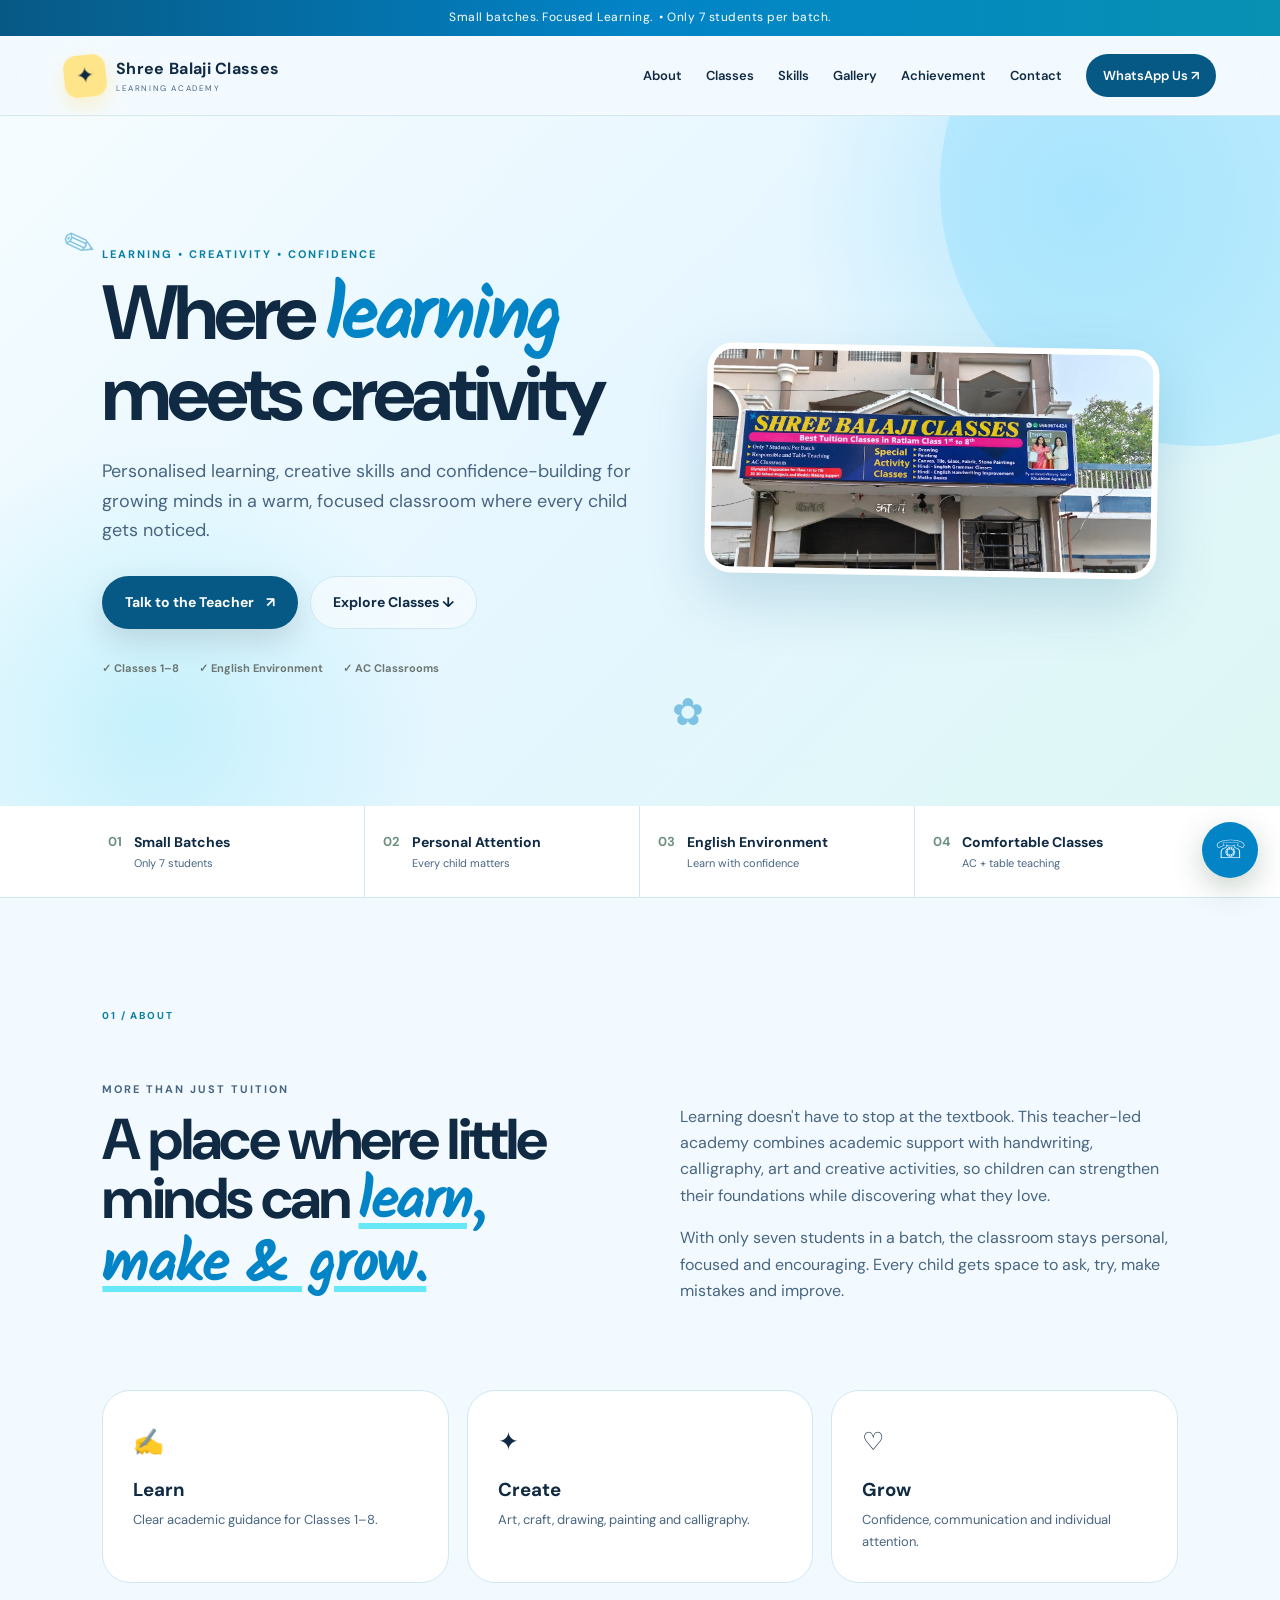
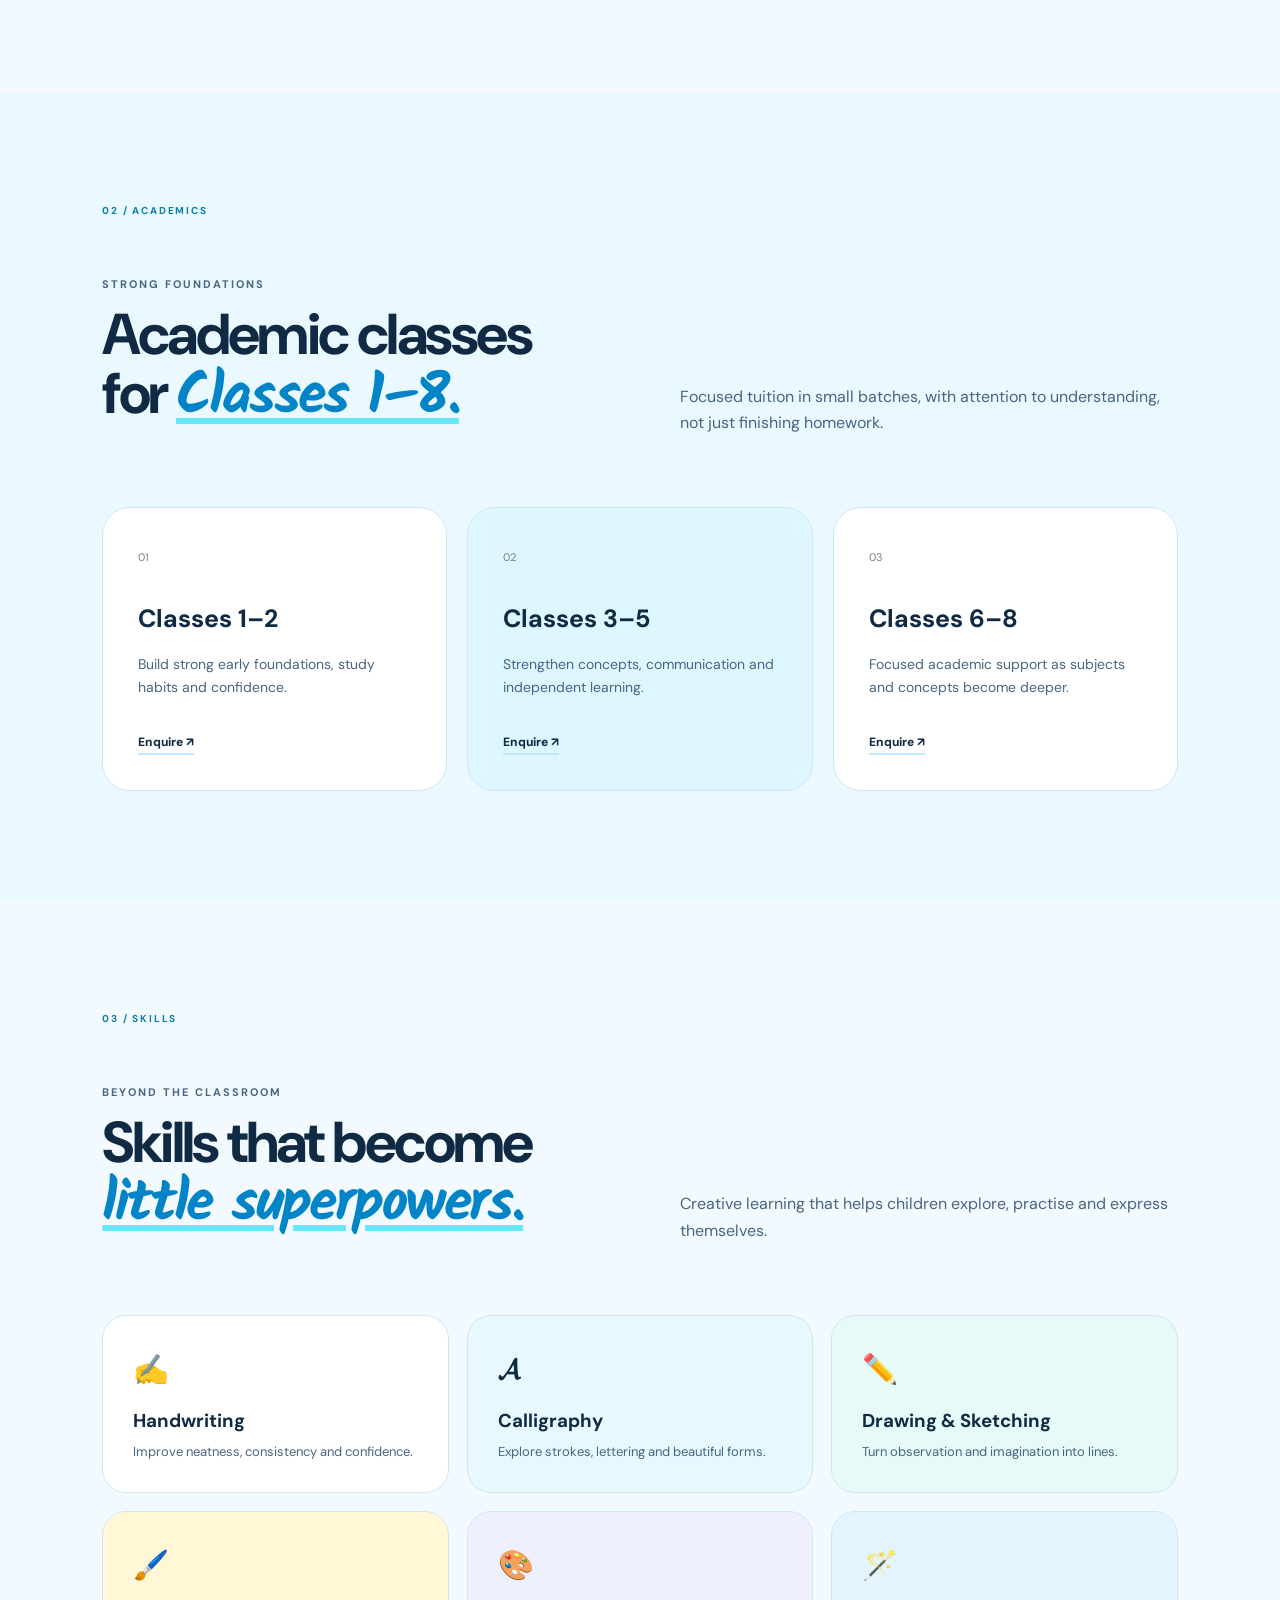
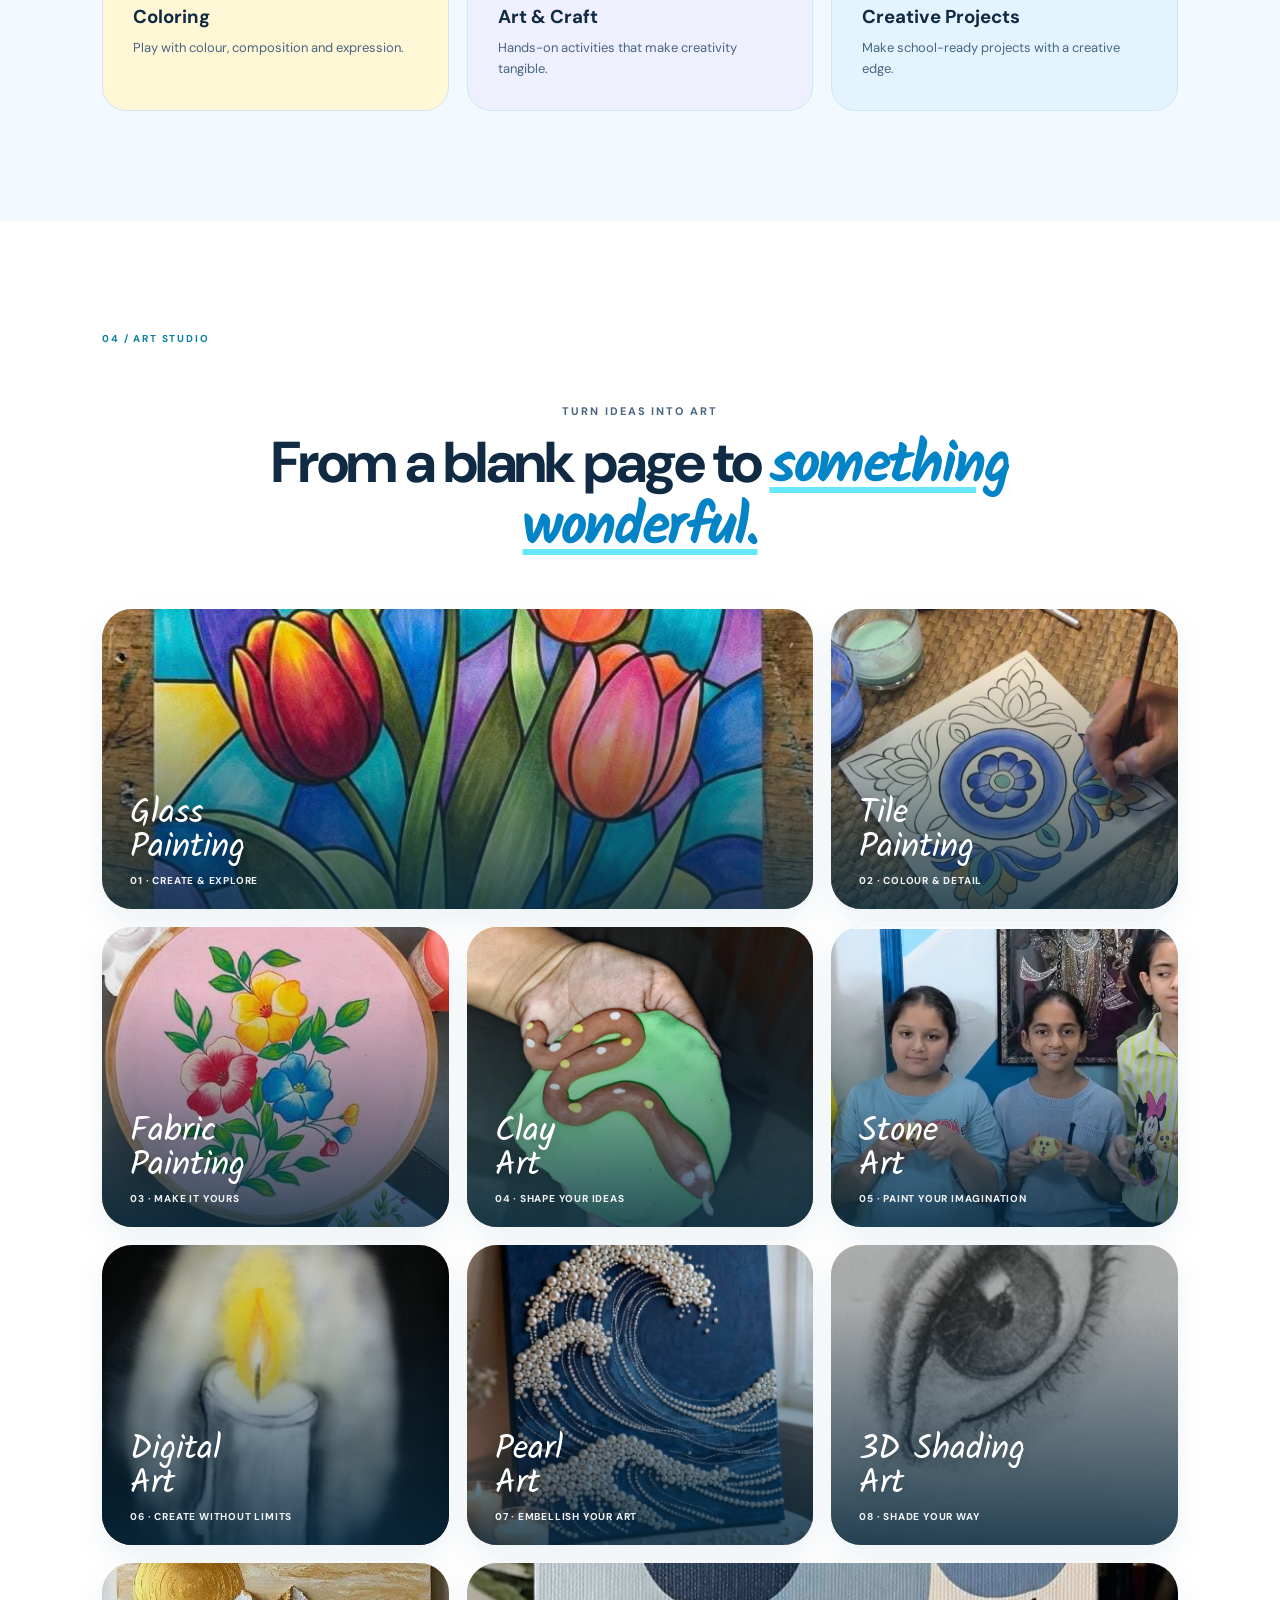
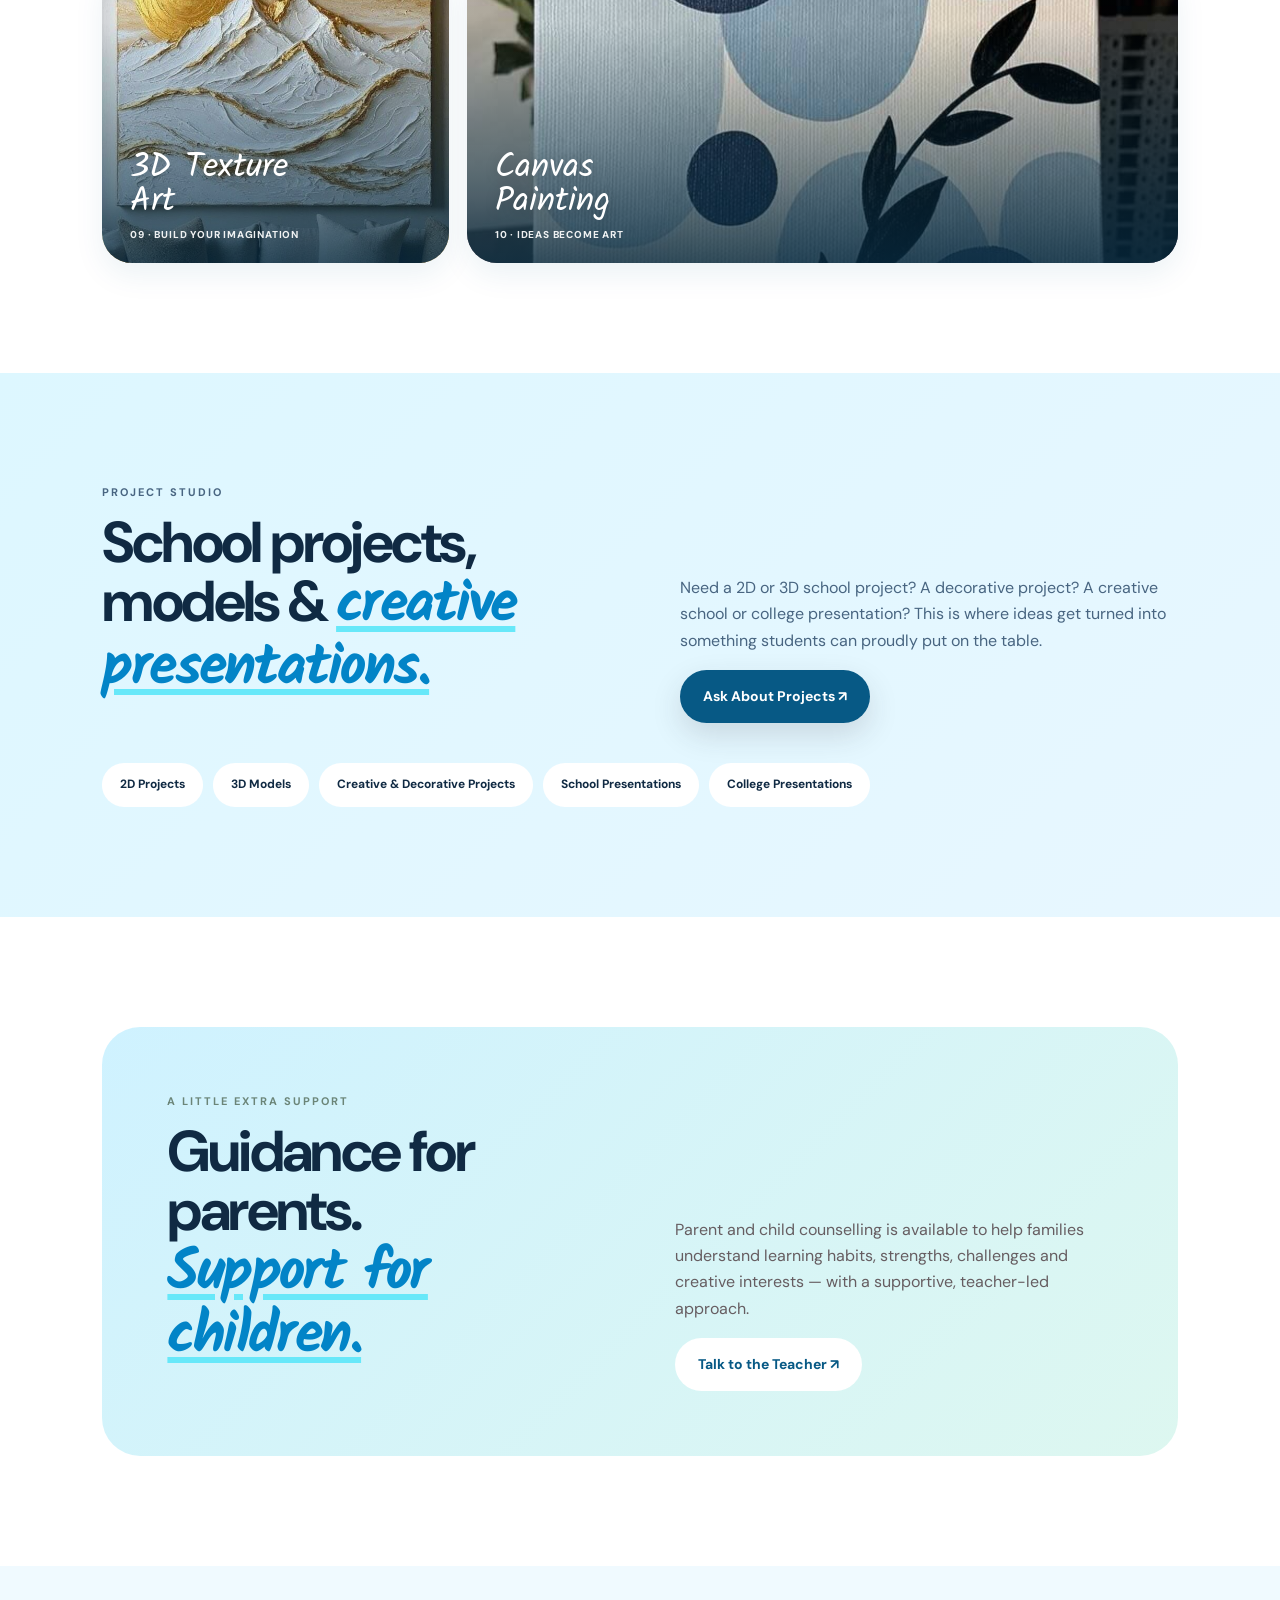
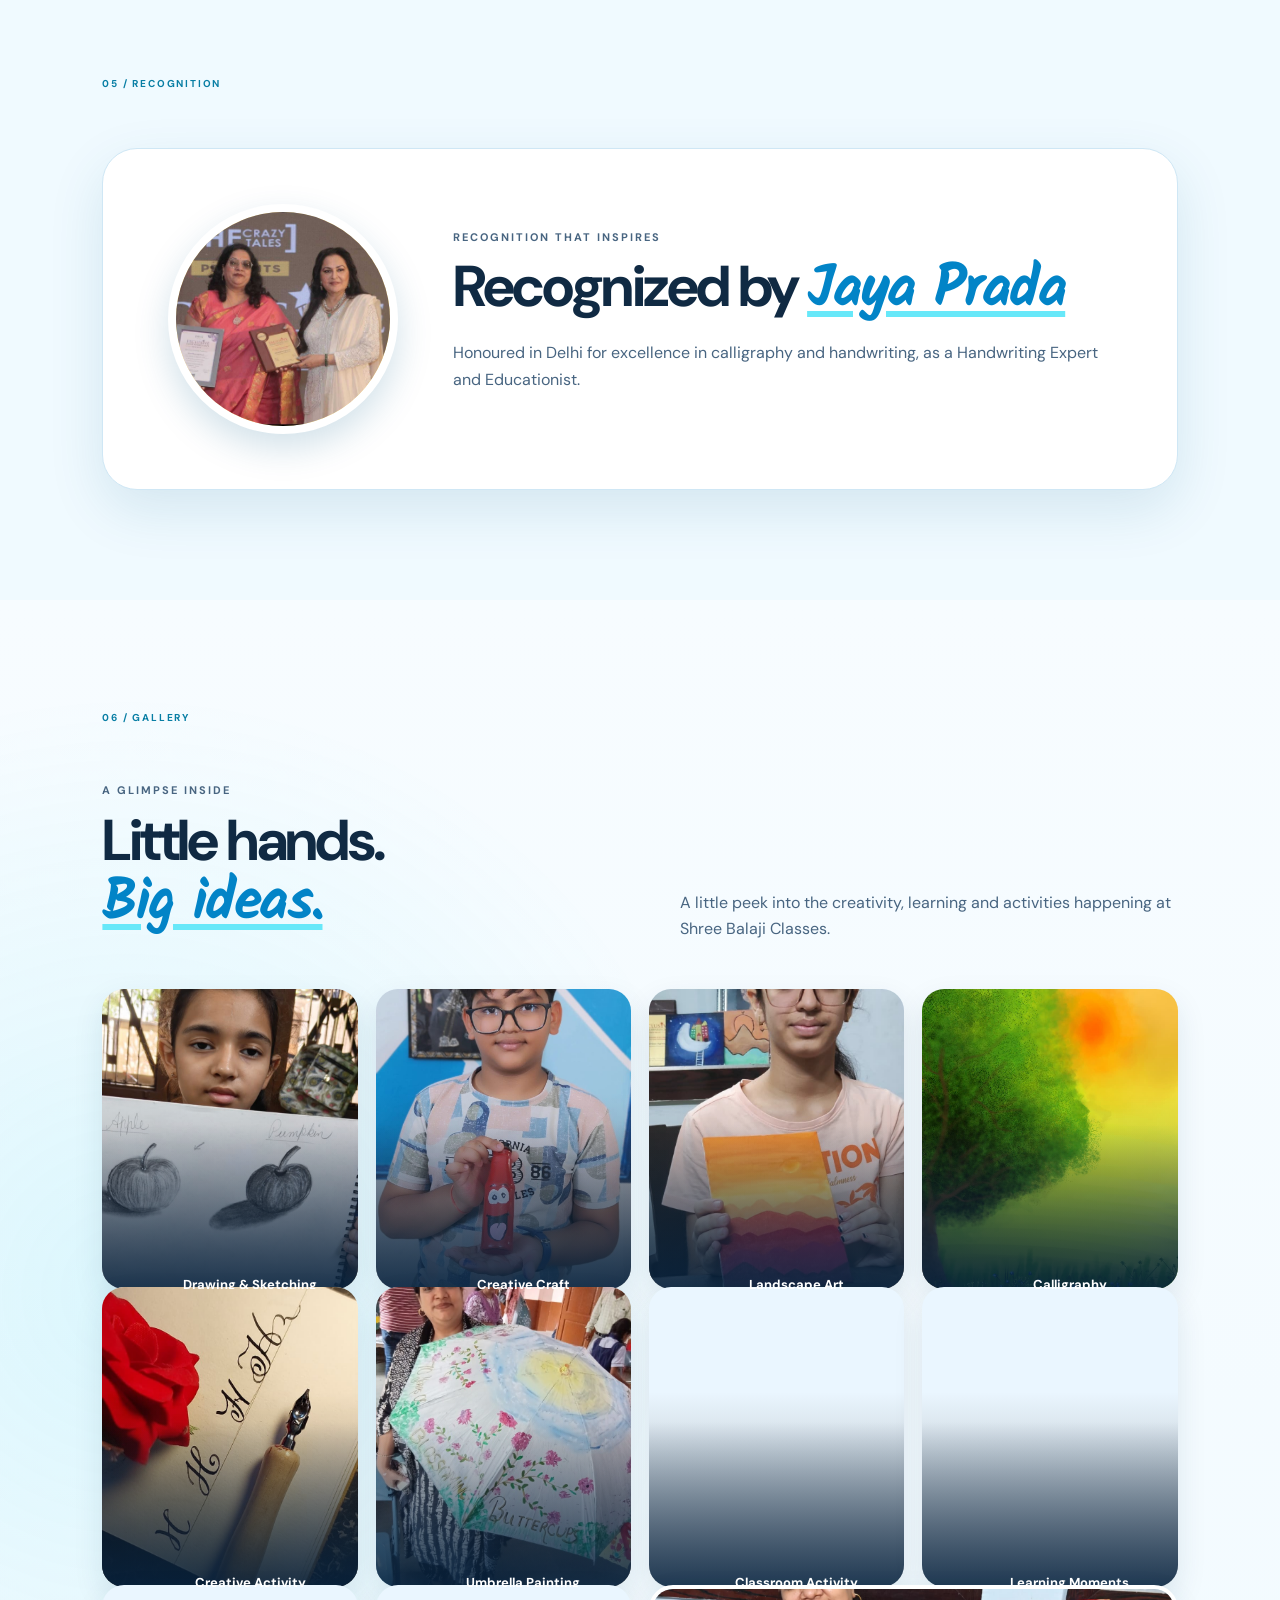
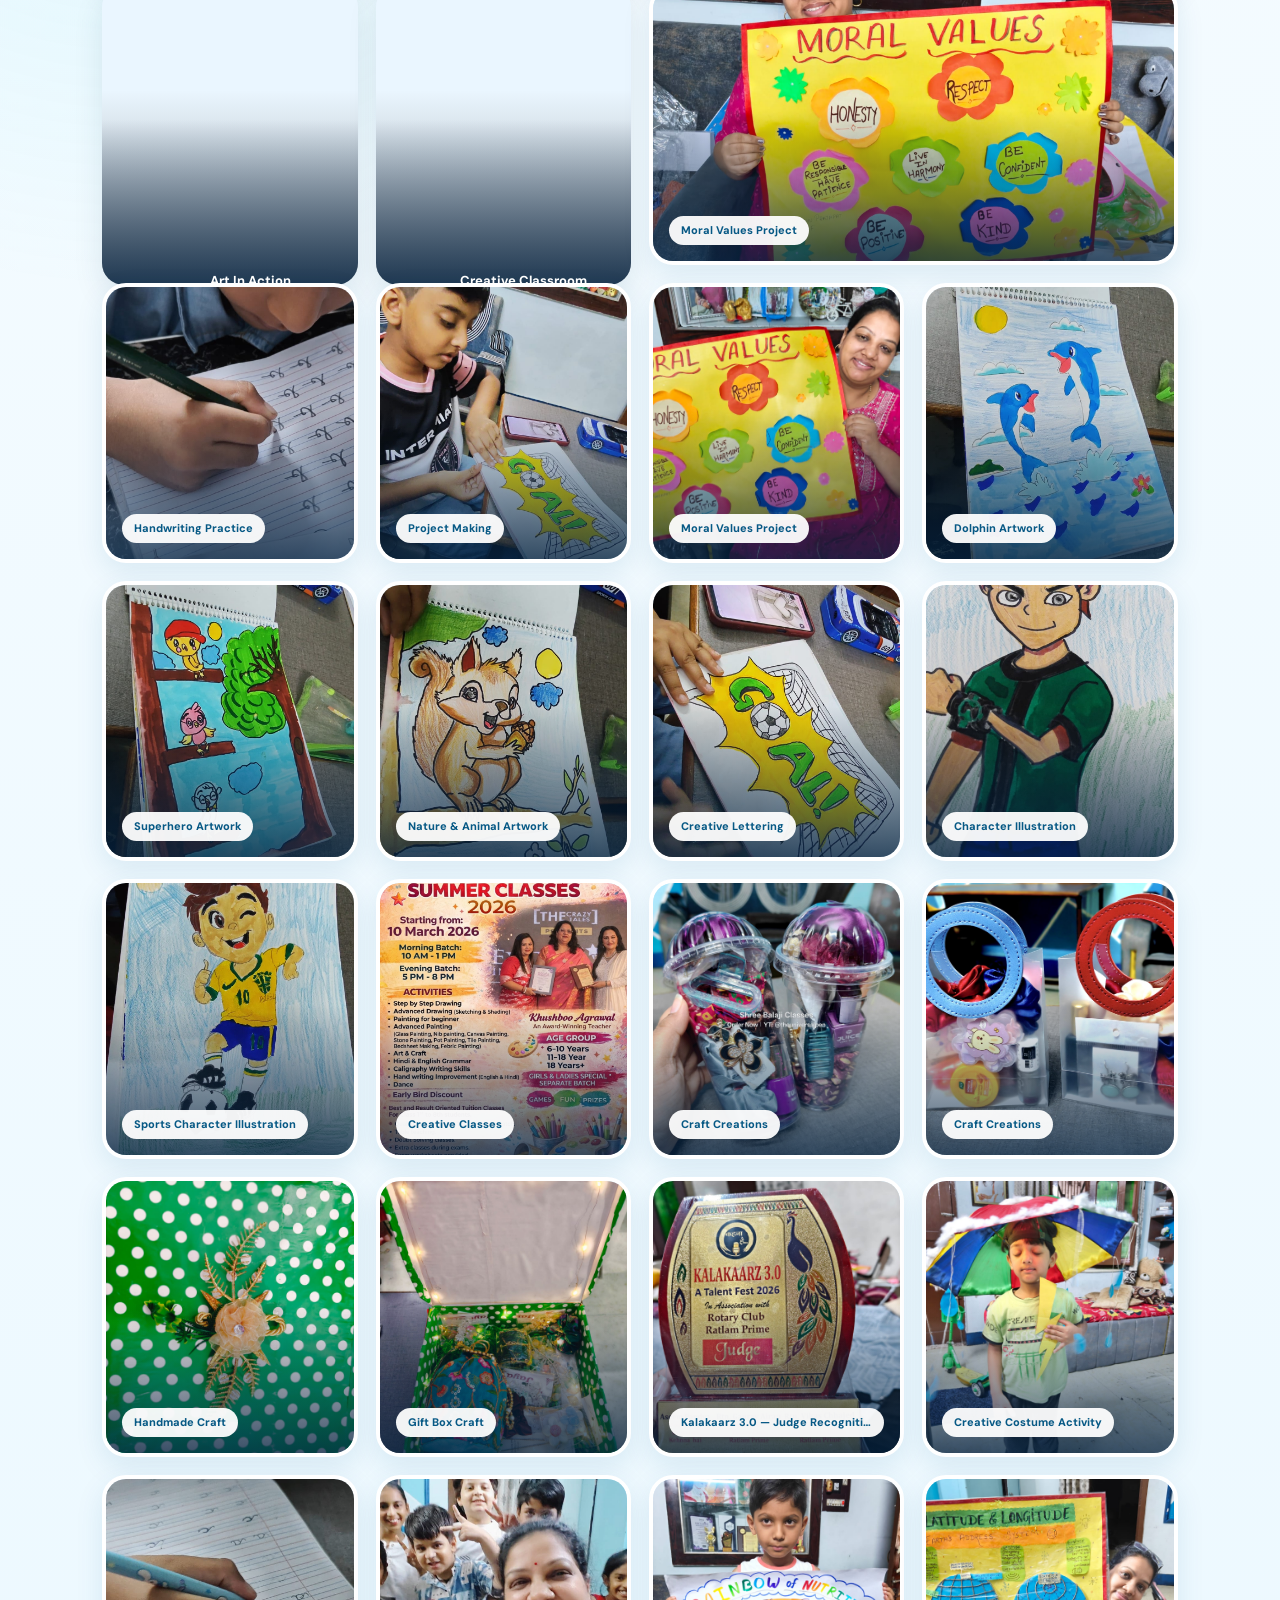
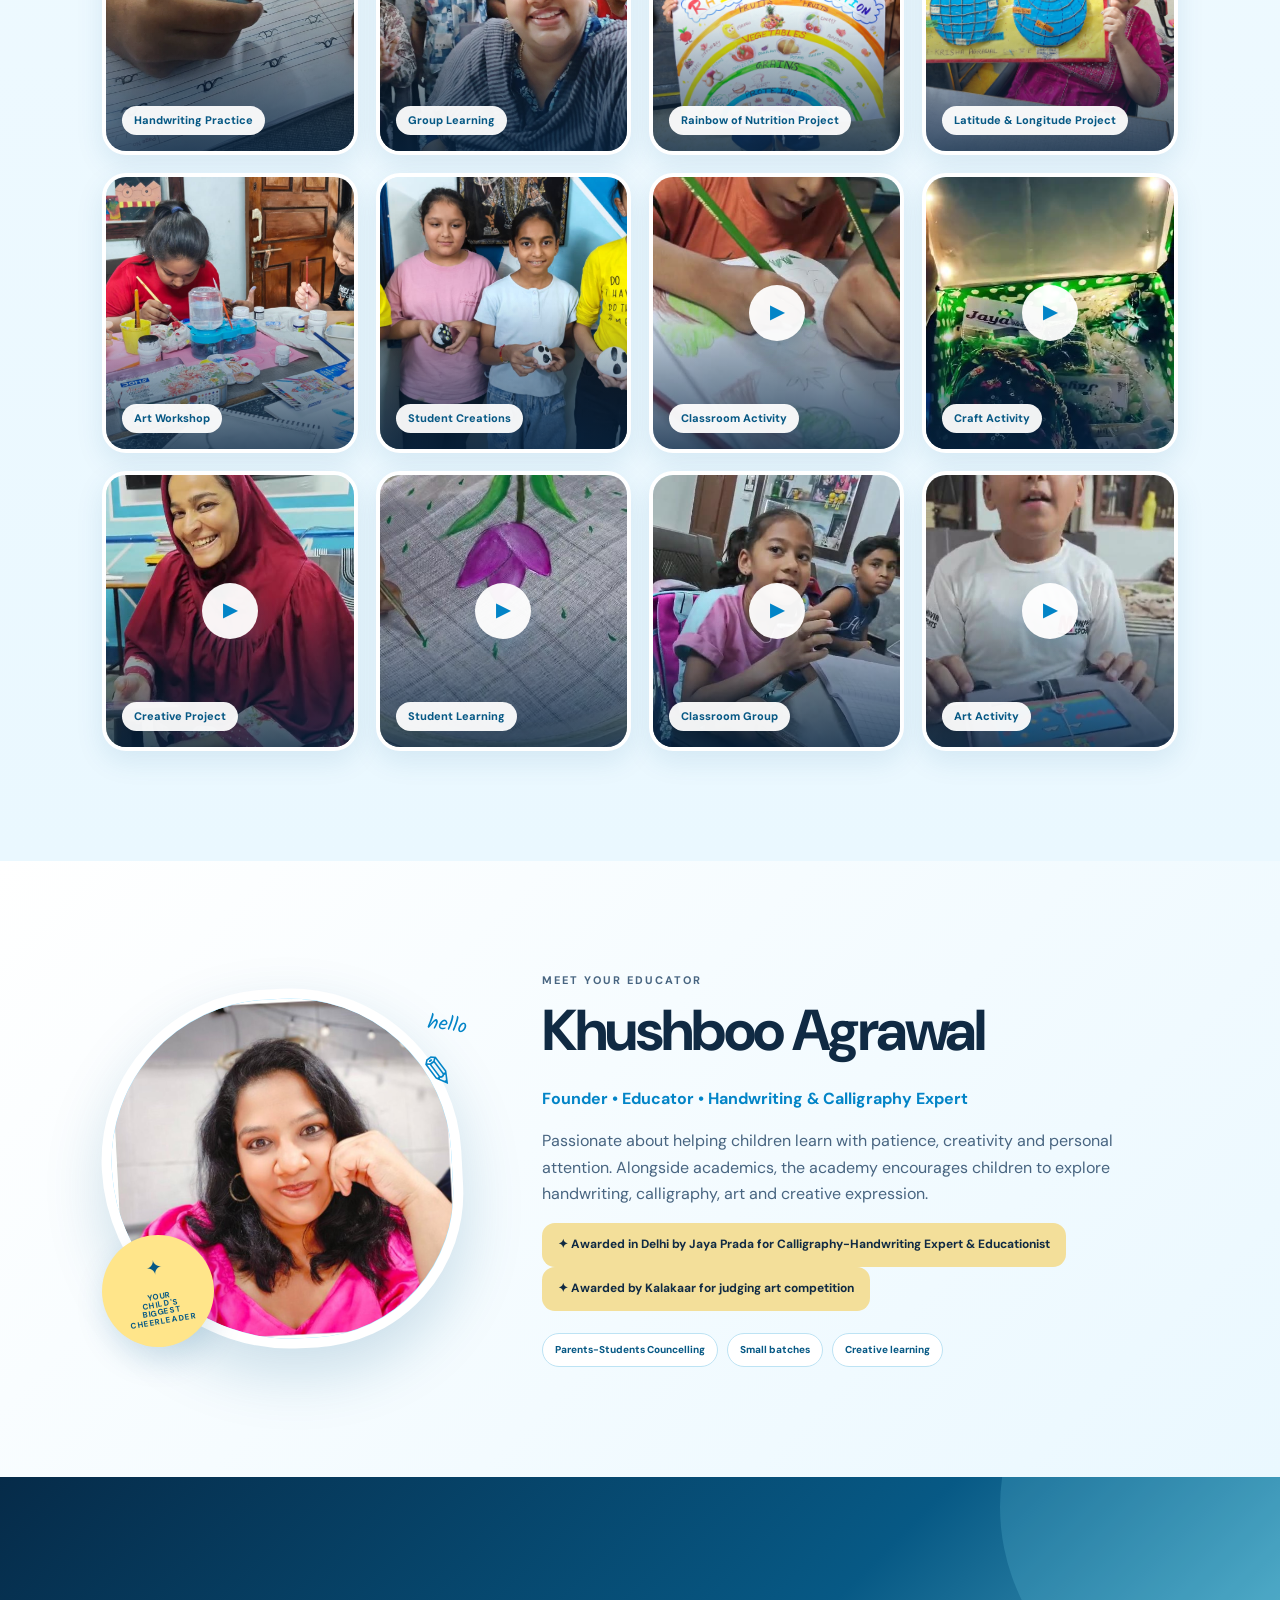
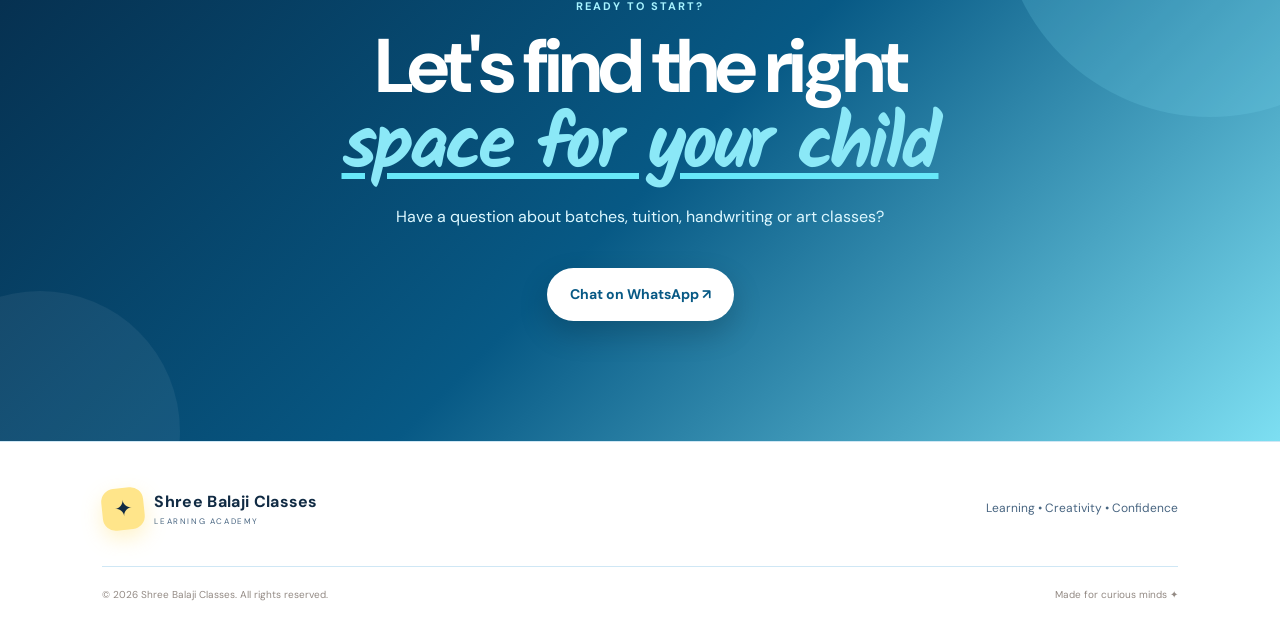
==== commit d4bac6ad: "Update index.html" ====
--- a/index.html
+++ b/index.html
@@ -19,7 +19,7 @@
     rel="stylesheet"
   >
 
-  <link rel="stylesheet" href="style.css">
+  <link rel="stylesheet" href="style-final-gallery-fixed.css">
 </head>
 
 <body>
--- a/style-final-gallery-fixed.css
+++ b/style-final-gallery-fixed.css
@@ -0,0 +1,1317 @@
+:root{
+  --ink:#2f3a38;--muted:#66716e;--cream:#fbf8ef;--paper:#fffdf8;--peach:#e8d6b8;--pink:#dfeadf;
+  --blue:#d8eaf0;--sage:#dce9d6;--yellow:#f3df9a;--lav:#e5e6f2;--line:#e1e5dd;--dark:#42514d;
+  --shadow:0 20px 60px rgba(70,58,47,.10);--radius:28px;
+}
+*{box-sizing:border-box}html{scroll-behavior:smooth}body{margin:0;color:var(--ink);background:var(--cream);font-family:"DM Sans",sans-serif;line-height:1.65}
+a{text-decoration:none;color:inherit}button,input,select,textarea{font:inherit}.topbar{background:var(--dark);color:#fff;text-align:center;padding:8px 16px;font-size:12px;letter-spacing:.04em}
+.nav{position:sticky;top:0;z-index:20;background:rgba(251,248,239,.94);backdrop-filter:blur(14px);display:flex;align-items:center;justify-content:space-between;padding:18px clamp(20px,5vw,72px);border-bottom:1px solid rgba(48,48,57,.06)}
+.brand{display:flex;align-items:center;gap:10px}.brand-mark{display:grid;place-items:center;width:42px;height:42px;border-radius:13px;background:var(--yellow);font-size:22px;transform:rotate(-6deg)}.brand b{display:block;font-size:16px;letter-spacing:.02em}.brand small{display:block;font-size:8px;letter-spacing:.2em;color:var(--muted)}
+.nav-links{display:flex;align-items:center;gap:24px;font-size:13px;font-weight:600}.nav-links>a:not(.nav-cta){position:relative}.nav-links>a:not(.nav-cta):after{content:"";position:absolute;left:0;right:100%;bottom:-6px;height:2px;background:var(--peach);transition:.25s}.nav-links>a:not(.nav-cta):hover:after{right:0}.nav-cta{padding:11px 17px;background:var(--dark);color:#fff;border-radius:999px}.menu-toggle{display:none;border:0;background:none;font-size:25px}
+.hero{position:relative;min-height:690px;display:grid;grid-template-columns:1.05fr .95fr;gap:40px;align-items:center;padding:80px clamp(24px,8vw,120px);overflow:hidden;background:linear-gradient(120deg,#fbf8ef 0%,#f7f4e9 52%,#eaf2ef 100%)}
+.hero:before{content:"";position:absolute;width:520px;height:520px;border-radius:50%;background:var(--blue);right:-180px;top:-190px;opacity:.55}.hero-copy{position:relative;z-index:2}.eyebrow{font-size:11px;font-weight:700;letter-spacing:.18em;color:#687973;margin:0 0 13px}.hero h1{font-size:clamp(48px,6vw,82px);line-height:.98;letter-spacing:-.055em;margin:0 0 25px}.hero h1 span,h1 em,h2 em{font-family:Kalam,cursive;font-weight:700;color:#6f8f7b;font-style:normal}.hero-text{max-width:600px;font-size:18px;color:var(--muted)}.hero-actions{display:flex;gap:12px;flex-wrap:wrap;margin:30px 0}.btn{display:inline-flex;align-items:center;justify-content:center;gap:12px;padding:14px 22px;border-radius:999px;border:1px solid transparent;font-weight:700;font-size:14px;cursor:pointer;transition:.25s}.btn-primary{background:var(--dark);color:#fff;box-shadow:0 12px 30px rgba(48,48,57,.15)}.btn-primary:hover,.btn-dark:hover{transform:translateY(-3px);box-shadow:0 16px 35px rgba(48,48,57,.22)}.btn-ghost{border-color:var(--line);background:#fff8}.btn-light{background:#fff;color:var(--dark)}.btn-dark{background:var(--dark);color:#fff}.hero-proof{display:flex;gap:20px;flex-wrap:wrap;font-size:11px;font-weight:700;color:#6c7773}.hero-art{position:relative;min-height:440px;display:grid;place-items:center}.main-card{width:min(390px,80%);aspect-ratio:.78;background:#fff;border-radius:12px;box-shadow:var(--shadow);transform:rotate(4deg);position:relative;overflow:hidden;padding:34px}.paint-splash{position:absolute;width:280px;height:280px;border-radius:48% 52% 44% 56%;background:var(--peach);top:-75px;right:-80px;opacity:.8}.mini-label{position:relative;margin-top:35px;font-family:Kalam,cursive;font-size:20px;line-height:1.15}.art-lines{position:absolute;left:45px;bottom:48px;font-family:Georgia,serif;font-size:70px;line-height:.8;transform:rotate(-5deg)}.art-lines span{font-family:Kalam;font-size:40px}.art-lines b{font-size:55px;color:#6f8f7b}.pencil{position:absolute;right:35px;bottom:30px;font-size:70px;transform:rotate(35deg)}.floating-note{position:absolute;background:#fff;padding:14px 17px;border-radius:15px;box-shadow:var(--shadow);font-size:11px;line-height:1.35}.floating-note b{font-size:13px}.note-one{left:5%;top:19%;transform:rotate(-7deg)}.note-two{right:0;bottom:13%;transform:rotate(6deg)}.doodle{position:absolute;font-size:38px;color:#7f9d8f;opacity:.45}.doodle-one{left:5%;top:14%;transform:rotate(-20deg)}.doodle-two{right:45%;bottom:9%}
+.trust-strip{display:grid;grid-template-columns:repeat(4,1fr);background:#fff;padding:0 clamp(24px,7vw,110px);border-bottom:1px solid var(--line)}.trust-strip>div{padding:25px 18px;border-right:1px solid var(--line);display:grid;grid-template-columns:auto 1fr;column-gap:12px}.trust-strip>div:last-child{border:0}.trust-strip strong{grid-row:1/3;color:#6f9181;font-size:13px}.trust-strip span{font-weight:700;font-size:14px}.trust-strip small{color:var(--muted);font-size:11px}
+.section{padding:110px clamp(24px,8vw,120px);position:relative}.section-label{font-size:10px;letter-spacing:.18em;font-weight:700;color:#74827d;margin-bottom:55px}.split,.section-head{display:grid;grid-template-columns:1fr 1fr;gap:80px;align-items:end}.section h2{font-size:clamp(38px,4.5vw,64px);line-height:1.02;letter-spacing:-.045em;margin:0 0 25px}.section p{color:var(--muted)}.values{display:grid;grid-template-columns:repeat(3,1fr);gap:18px;margin-top:70px}.values>div{background:#fff;border:1px solid var(--line);padding:30px;border-radius:var(--radius);transition:.3s}.values>div:hover,.class-card:hover,.skill:hover{transform:translateY(-6px);box-shadow:var(--shadow)}.values span{font-size:25px}.values h3{margin:12px 0 4px}.values p{font-size:13px;margin:0}.soft{background:#f1f3ed}.class-grid{display:grid;grid-template-columns:repeat(3,1fr);gap:20px;margin-top:55px}.class-card{background:#fff;border:1px solid var(--line);border-radius:var(--radius);padding:35px;min-height:250px;transition:.3s}.class-card.featured{background:var(--sage)}.class-card>span{font-size:11px;color:#74827d}.class-card h3{font-size:25px;margin:28px 0 8px}.class-card p{font-size:14px}.text-link{font-size:12px;font-weight:800;display:inline-block;margin-top:20px;border-bottom:2px solid var(--peach)}
+.skill-grid{display:grid;grid-template-columns:repeat(3,1fr);gap:18px;margin-top:55px}.skill{padding:30px;background:#fff;border:1px solid var(--line);border-radius:24px;transition:.3s}.skill:nth-child(2){background:#eef5f1}.skill:nth-child(3){background:#f1f7f8}.skill:nth-child(4){background:#fbf5d9}.skill:nth-child(5){background:#f0f2f7}.skill b{font-family:Georgia,serif;font-size:29px}.skill h3{margin:12px 0 4px}.skill p{font-size:13px;margin:0}
+.art-section{background:#fff}.art-intro{text-align:center;max-width:760px;margin:0 auto 50px}.art-grid{display:grid;grid-template-columns:repeat(4,1fr);gap:16px}.art-tile{min-height:280px;border-radius:30px;padding:28px;position:relative;overflow:hidden;display:flex;align-items:end;transition:.35s}.art-tile:hover{transform:rotate(-1.5deg) scale(1.02)}.art-tile span{font-family:Kalam,cursive;font-size:34px;line-height:1}.art-tile b{position:absolute;right:22px;top:20px;font-size:10px}.peach{background:var(--peach)}.blue{background:var(--blue)}.yellow{background:var(--yellow)}.lavender{background:var(--lav)}
+.projects{background:#e7f0e5}.project-pills{display:flex;gap:10px;flex-wrap:wrap;margin-top:40px}.project-pills span{background:#fff;padding:12px 18px;border-radius:999px;font-size:12px;font-weight:700}
+.guidance{background:#fff}.guidance-card{background:#e7efe6;border-radius:38px;padding:65px;display:grid;grid-template-columns:1fr 1fr;gap:70px;align-items:end}.guidance-card p{color:#665d61}.guidance-card .eyebrow{color:#6b8578}
+.achievement{background:#f7f5eb}.achievement-box{display:grid;grid-template-columns:160px 1fr;gap:50px;align-items:center;background:#fff;border:1px solid var(--line);border-radius:35px;padding:55px;box-shadow:var(--shadow)}.award-seal{width:145px;height:145px;border-radius:50%;background:var(--yellow);display:grid;place-items:center;text-align:center;font-size:28px;box-shadow:inset 0 0 0 9px #fff8}.award-seal small{display:block;font-family:"DM Sans";font-size:8px;letter-spacing:.14em;font-weight:800}.award-note{display:inline-block;padding:11px 15px;background:#f6f1e9;border-radius:12px;font-size:11px;color:#8c8077}
+.gallery-grid{display:grid;grid-template-columns:repeat(12,1fr);grid-auto-rows:100px;gap:14px;margin-top:55px}.gallery-item{border-radius:24px;position:relative;overflow:hidden;display:flex;align-items:end;padding:20px;background-size:cover;background-position:center}.gallery-item:before{content:"";position:absolute;inset:0;background:linear-gradient(transparent 35%,rgba(45,40,40,.45));}.gallery-item span{position:relative;color:#fff;font-weight:700;font-size:13px}.g1{grid-column:span 5;grid-row:span 4;background:linear-gradient(135deg,#cddfd4,#eef3e8)}.g2{grid-column:span 3;grid-row:span 3;background:linear-gradient(135deg,#b8d6df,#e8f3f3)}.g3{grid-column:span 4;grid-row:span 3;background:linear-gradient(135deg,#d9dfec,#f0f2f8)}.g4{grid-column:span 4;grid-row:span 4;background:linear-gradient(135deg,#e4d58a,#f7edb9)}.g5{grid-column:span 4;grid-row:span 3;background:linear-gradient(135deg,#c9d8bc,#edf3e7)}.g6{grid-column:span 4;grid-row:span 3;background:linear-gradient(135deg,#d6e6df,#edf3ee)}
+.teacher{display:grid;grid-template-columns:360px 1fr;gap:80px;align-items:center;background:#fff}.teacher-photo{aspect-ratio:1;background:var(--blue);border-radius:50% 50% 45% 55%;display:grid;place-items:center;transform:rotate(-4deg)}.photo-placeholder{text-align:center;font-size:11px;font-weight:800;letter-spacing:.15em;color:#67818a;border:2px dashed #88a9b3;border-radius:50%;padding:65px 35px}.role{font-weight:700;color:#6c8b79!important}.mini-award{display:inline-block;background:var(--yellow);padding:12px 16px;border-radius:13px;font-size:12px;font-weight:700}
+.testimonials{background:#f1f3ed}.testimonial-grid{display:grid;grid-template-columns:repeat(3,1fr);gap:18px;margin-top:55px}.testimonial-grid blockquote{margin:0;background:#fff;padding:32px;border-radius:24px;border:1px solid var(--line);font-family:Kalam,cursive;font-size:20px}.testimonial-grid cite{display:block;font-family:"DM Sans";font-size:11px;font-style:normal;color:var(--muted);margin-top:20px}
+.cta{text-align:center;padding:120px 24px;background:var(--yellow)}.cta h2{font-size:clamp(44px,6vw,76px);line-height:1;margin:0 0 18px;letter-spacing:-.05em}.cta p:not(.eyebrow){color:#6c604c}.cta .btn{margin-top:22px}
+.page-hero{text-align:center;padding:110px 24px 70px;background:linear-gradient(135deg,#fffaf2,#f6ece6)}.page-hero h1{font-size:clamp(50px,7vw,84px);line-height:1;margin:0 0 20px}.page-hero>p:last-child{max-width:650px;margin:auto;color:var(--muted)}
+.contact-grid{display:grid;grid-template-columns:1fr 1.1fr;gap:24px;background:#f1f3ed}.contact-card{background:#fff;border:1px solid var(--line);border-radius:30px;padding:40px}.contact-card h2{font-size:30px;line-height:1.15}.muted{font-size:12px}.map-placeholder{height:260px;border-radius:20px;background:var(--blue);display:grid;place-items:center;text-align:center;font-weight:800;letter-spacing:.1em;color:#67818a;margin-top:25px}.map-placeholder small{font-size:10px;letter-spacing:0;font-weight:500}.contact-card form{display:grid;gap:14px}.contact-card label{font-size:12px;font-weight:700}.contact-card input,.contact-card select,.contact-card textarea{display:block;width:100%;margin-top:6px;border:1px solid var(--line);background:#fffaf5;border-radius:12px;padding:12px 13px;outline:none}.contact-card input:focus,.contact-card select:focus,.contact-card textarea:focus{border-color:#c8a89c}.contact-mini{display:grid;grid-template-columns:1fr 1fr;gap:70px;background:#fff}.contact-mini p{margin:6px 0;font-size:14px}
+footer{background:#fff;border-top:1px solid var(--line);padding:45px clamp(24px,8vw,120px) 25px}.footer-main{display:flex;justify-content:space-between;align-items:center;padding-bottom:35px}.footer-main>p{font-size:12px;color:var(--muted)}.footer-bottom{border-top:1px solid var(--line);padding-top:20px;display:flex;justify-content:space-between;font-size:10px;color:#938a84}
+.floating-whatsapp{position:fixed;right:22px;bottom:22px;width:56px;height:56px;border-radius:50%;background:#2a9b61;color:#fff;display:grid;place-items:center;font-size:25px;z-index:30;box-shadow:0 10px 30px rgba(30,80,50,.25);cursor:pointer}
+section{opacity:1;transform:none}.reveal{opacity:0;transform:translateY(20px);transition:.7s ease}.reveal.visible{opacity:1;transform:none}
+@media(max-width:900px){.nav-links{display:none;position:absolute;left:0;right:0;top:76px;background:var(--cream);padding:20px;flex-direction:column;align-items:stretch;border-bottom:1px solid var(--line);box-shadow:var(--shadow)}.nav-links.open{display:flex}.menu-toggle{display:block}.hero{grid-template-columns:1fr;padding-top:65px}.hero-art{min-height:370px}.trust-strip{grid-template-columns:repeat(2,1fr)}.trust-strip>div:nth-child(2){border-right:0}.split,.section-head,.guidance-card,.contact-grid,.contact-mini{grid-template-columns:1fr;gap:30px}.values,.class-grid,.skill-grid,.testimonial-grid{grid-template-columns:1fr 1fr}.art-grid{grid-template-columns:1fr 1fr}.teacher{grid-template-columns:1fr;gap:45px}.teacher-photo{max-width:300px;margin:auto}.achievement-box{grid-template-columns:1fr;text-align:center}.award-seal{margin:auto}.gallery-grid{grid-template-columns:repeat(2,1fr);grid-auto-rows:180px}.gallery-item{grid-column:span 1!important;grid-row:span 1!important}.g1{grid-column:span 2!important}.footer-main{align-items:flex-start;gap:20px;flex-direction:column}}
+@media(max-width:560px){.hero{min-height:auto}.hero h1{font-size:50px}.hero-text{font-size:16px}.hero-proof{gap:9px;flex-direction:column}.main-card{width:75%}.floating-note{font-size:9px}.note-one{left:0}.note-two{right:0}.section{padding-top:75px;padding-bottom:75px}.section-label{margin-bottom:35px}.values,.class-grid,.skill-grid,.art-grid,.testimonial-grid{grid-template-columns:1fr}.guidance-card,.achievement-box,.contact-card{padding:30px}.gallery-grid{grid-template-columns:1fr;grid-auto-rows:220px}.g1{grid-column:span 1!important}.footer-bottom{flex-direction:column;gap:8px}.page-hero{padding-top:80px}}
+
+/* ===== ASSET GALLERY ===== */
+.gallery-filters{display:flex;gap:8px;flex-wrap:wrap;margin:35px 0 22px}
+.gallery-filter{border:1px solid var(--line);background:#fff;border-radius:999px;padding:9px 15px;font-size:11px;font-weight:700;cursor:pointer;transition:.2s}
+.gallery-filter:hover,.gallery-filter.active{background:var(--dark);color:#fff;border-color:var(--dark)}
+.gallery-photo-grid{display:grid;grid-template-columns:repeat(3,1fr);gap:16px}
+.gallery-photo{position:relative;padding:0;border:0;border-radius:24px;overflow:hidden;background:#eee;aspect-ratio:1.2;cursor:pointer;box-shadow:none}
+.gallery-photo img{width:100%;height:100%;object-fit:cover;display:block;transition:transform .45s ease}
+.gallery-photo:hover img{transform:scale(1.05)}
+.gallery-photo span{position:absolute;left:14px;bottom:14px;padding:7px 11px;background:rgba(255,255,255,.9);border-radius:999px;font-size:10px;font-weight:800;color:var(--dark)}
+.media-play{left:50%!important;top:50%;bottom:auto!important;transform:translate(-50%,-50%);width:52px;height:52px;padding:0!important;display:grid;place-items:center;background:rgba(255,255,255,.92)!important;border-radius:50%!important;font-size:18px!important}
+.gallery-photo.missing{background:var(--blue)}
+.teacher-photo{overflow:hidden}
+.teacher-photo img{width:100%;height:100%;object-fit:cover;border-radius:inherit;display:block}
+.teacher-photo .photo-placeholder{display:none}
+.lightbox{position:fixed;inset:0;background:rgba(40,38,38,.86);z-index:100;display:none;align-items:center;justify-content:center;padding:35px}
+.lightbox.show{display:flex}
+.lightbox img,.lightbox video{max-width:min(1000px,92vw);max-height:82vh;object-fit:contain;border-radius:18px}.lightbox video{width:min(1000px,92vw);background:#111}
+.lightbox-close{position:absolute;right:24px;top:18px;border:0;background:#fff;border-radius:50%;width:44px;height:44px;font-size:28px;cursor:pointer}
+#lightboxLabel{position:absolute;bottom:18px;color:#fff;font-size:12px;font-weight:700}
+@media(max-width:900px){.gallery-photo-grid{grid-template-columns:1fr 1fr}}
+@media(max-width:560px){.gallery-photo-grid{grid-template-columns:1fr}}
+
+/* Final visual direction: light studio palette, no pink-dominant UI */
+:root{--cream:#fbf8ef;--paper:#fffdf8;--peach:#e8d6b8;--pink:#dfeadf;--blue:#d8eaf0;--sage:#dce9d6;--yellow:#f3df9a;--lav:#e5e6f2;--line:#e1e5dd;--ink:#2f3a38;--muted:#66716e;--dark:#42514d}
+.topbar{background:#6d887b}
+.nav{background:rgba(251,248,239,.94)}
+.nav-links>a:not(.nav-cta):after{background:#c9a96e}
+.hero{background:linear-gradient(120deg,#fbf8ef 0%,#f7f4e9 52%,#eaf2ef 100%)}
+.hero h1 span,.hero h1 em,h1 em,h2 em,.art-lines b{color:#6f8f7b}
+.hero:before{background:#d8eaf0}
+.paint-splash{background:#e8d6b8}
+.trust-strip strong{color:#6f9181}
+.guidance-card{background:#e7efe6}
+.achievement{background:#f7f5eb}
+.teacher-photo{background:#d8eaf0}
+.mini-award{background:#f3df9a}
+.gallery-photo-grid{background:transparent}
+.gallery-photo{background:#fffdf8;border:1px solid #e1e5dd}
+.gallery-photo:hover{box-shadow:0 18px 40px rgba(65,80,73,.12)}
+
+
+/* =========================================================
+   FINAL VISUAL DIRECTION — BLUE CREATIVE PLAYGROUND
+   ========================================================= */
+:root{
+  --ink:#102A43;--muted:#486581;--cream:#F3FAFF;--paper:#FFFFFF;
+  --peach:#BFE8FF;--pink:#D9F3FF;--blue:#BDEBFF;--sage:#DDF7F0;
+  --yellow:#FFE58A;--lav:#E7E3FF;--line:#CFE7F5;--dark:#075985;
+  --shadow:0 20px 55px rgba(7,89,133,.14);--radius:28px;
+}
+body{color:var(--ink);background:var(--cream)}
+.topbar{background:linear-gradient(90deg,#075985,#0284C7,#0891B2)}
+.nav{background:rgba(243,250,255,.92);border-bottom:1px solid rgba(7,89,133,.12)}
+.brand-mark{background:var(--yellow);box-shadow:0 8px 20px rgba(255,229,138,.45)}
+.nav-cta,.btn-primary,.btn-dark{background:#075985}
+.nav-links>a:not(.nav-cta):after{background:#22D3EE}
+.hero{
+  background:radial-gradient(circle at 85% 12%,rgba(56,189,248,.28),transparent 24%),
+             radial-gradient(circle at 12% 88%,rgba(34,211,238,.18),transparent 22%),
+             linear-gradient(135deg,#F5FCFF 0%,#E5F6FF 52%,#DDF7F4 100%);
+}
+.hero:before{background:#9FE3FF;opacity:.55}
+.hero h1 span,.hero h1 em,h1 em,h2 em,.art-lines b{color:#0284C7}
+.hero h1 em,h2 em{text-decoration:underline;text-decoration-color:#67E8F9;text-decoration-thickness:6px;text-underline-offset:5px}
+.paint-splash{background:#7DD3FC}
+.main-card{border:2px solid rgba(7,89,133,.08);box-shadow:0 25px 70px rgba(7,89,133,.16)}
+.doodle{color:#0284C7}
+.section-label,.eyebrow{color:#087EA4}
+.soft{background:#EAF8FF}
+.values>div,.class-card,.skill{border-color:#CFE7F5}
+.values>div:hover,.class-card:hover,.skill:hover{box-shadow:0 20px 45px rgba(7,89,133,.13)}
+.class-card.featured{background:#DDF6FF}
+.skill:nth-child(2){background:#E7F8FF}.skill:nth-child(3){background:#E6FBF8}.skill:nth-child(4){background:#FFF7D6}.skill:nth-child(5){background:#EEEFFF}.skill:nth-child(6){background:#E4F4FF}
+.art-section{background:#fff}.peach{background:#BFE8FF}.blue{background:#9DE7FF}.yellow{background:#FFE58A}.lavender{background:#DCD8FF}
+.projects{background:linear-gradient(135deg,#DDF7FF,#E8F7FF)}
+.guidance{background:#fff}.guidance-card{background:linear-gradient(135deg,#CFF2FF,#DDF7F0)}
+.achievement{background:#F0FAFF}.award-seal{background:#FFE58A}
+.teacher{background:linear-gradient(135deg,#FFFFFF 0%,#EAF8FF 100%)}
+.teacher-photo-wrap{position:relative;min-height:380px;display:grid;place-items:center}
+.teacher-photo{width:min(360px,100%);aspect-ratio:1;background:#A7E4FF;border:10px solid #fff;box-shadow:0 25px 60px rgba(7,89,133,.18);overflow:hidden;transform:rotate(-3deg)}
+.teacher-photo img{width:100%;height:100%;object-fit:cover;display:block}
+.teacher-sticker{position:absolute;left:0;bottom:12px;width:112px;height:112px;display:grid;place-items:center;text-align:center;padding:15px;border-radius:50%;background:#FFE58A;color:#075985;font-size:20px;line-height:1.05;transform:rotate(-10deg);box-shadow:0 14px 30px rgba(7,89,133,.15)}
+.teacher-sticker b{font-size:8px;letter-spacing:.08em}.teacher-doodle{position:absolute;right:0;top:30px;color:#0284C7;font-family:Kalam,cursive;font-size:20px;transform:rotate(8deg)}.teacher-doodle span{font-size:40px}
+.teacher-copy .role{color:#0284C7!important}
+.teacher-pills{display:flex;gap:9px;flex-wrap:wrap;margin-top:22px}.teacher-pills span{background:#fff;border:1px solid #BDE3F4;color:#075985;border-radius:999px;padding:8px 12px;font-size:10px;font-weight:800}
+.testimonials{background:#EAF8FF}
+
+/* READY TO START — DARK / LIGHT BLUE CONTRAST */
+.cta{
+  text-align:center;
+  padding:120px 24px;
+  background:linear-gradient(135deg,#062B49 0%,#075985 52%,#7DDFF2 100%);
+  color:#fff;
+  position:relative;
+  overflow:hidden;
+}
+
+.cta:before{
+  content:"";
+  position:absolute;
+  width:420px;
+  height:420px;
+  border-radius:50%;
+  background:rgba(125,223,242,.18);
+  right:-140px;
+  top:-180px;
+}
+
+.cta:after{
+  content:"";
+  position:absolute;
+  width:280px;
+  height:280px;
+  border-radius:50%;
+  background:rgba(255,255,255,.06);
+  left:-100px;
+  bottom:-130px;
+}
+
+.cta > *{
+  position:relative;
+  z-index:1;
+}
+
+.cta .eyebrow{
+  color:#A7F3FF;
+}
+
+.cta h2{
+  color:#fff;
+  font-size:clamp(44px,6vw,76px);
+  line-height:1;
+  margin:0 0 18px;
+  letter-spacing:-.05em;
+}
+
+.cta h2 em{
+  color:#8BE8F7;
+  text-decoration:underline;
+  text-decoration-color:#67E8F9;
+  text-decoration-thickness:6px;
+  text-underline-offset:5px;
+}
+
+.cta p:not(.eyebrow){
+  color:#DDF8FF;
+}
+
+.cta .btn{
+  margin-top:22px;
+  background:#fff;
+  color:#075985;
+  box-shadow:0 12px 30px rgba(0,0,0,.18);
+}
+
+.cta .btn:hover{
+  background:#A7F3FF;
+  color:#062B49;
+  transform:translateY(-3px);
+  box-shadow:0 16px 35px rgba(0,0,0,.24);
+}
+.page-hero{background:radial-gradient(circle at 80% 20%,rgba(56,189,248,.24),transparent 24%),linear-gradient(135deg,#F5FCFF,#E4F7FF)}
+.contact-grid{background:#EAF8FF}.map-placeholder{background:#BDEBFF;color:#075985}
+.contact-card input,.contact-card select,.contact-card textarea{background:#F7FCFF;border-color:#CFE7F5}
+.contact-card input:focus,.contact-card select:focus,.contact-card textarea:focus{border-color:#38BDF8}
+footer{background:#fff;border-top-color:#CFE7F5}.floating-whatsapp{background:#0284C7}
+
+/* Added academy banner only — all existing design/content remains unchanged */
+.hero-banner-card{position:absolute;z-index:1;width:min(520px,92%);height:230px;border-radius:26px;overflow:hidden;background:#fff;border:6px solid #fff;box-shadow:0 24px 60px rgba(7,89,133,.18);transform:rotate(1deg);transition:transform .35s ease,box-shadow .35s ease}
+.hero-banner-card img{width:100%;height:100%;object-fit:cover;display:block}
+.hero-banner-card:hover{transform:rotate(0deg) translateY(-5px);box-shadow:0 30px 70px rgba(7,89,133,.22)}
+.hero-art .main-card{z-index:2;transform:rotate(4deg) translateY(80px) scale(.72);transform-origin:center bottom}
+.hero-art .floating-note{z-index:4}
+@media(max-width:900px){.hero-banner-card{width:min(500px,90%);height:210px}.hero-art .main-card{transform:rotate(4deg) translateY(65px) scale(.68)}}
+@media(max-width:560px){.hero-banner-card{height:170px}.hero-art .main-card{transform:rotate(4deg) translateY(48px) scale(.6)}}
+
+/* One unified gallery — deliberately no tabs/filter buttons */
+.gallery{background:radial-gradient(circle at 10% 20%,rgba(34,211,238,.12),transparent 20%),linear-gradient(180deg,#F7FCFF,#EAF8FF)}
+.gallery-badge{display:inline-flex;margin-top:28px;padding:9px 14px;border-radius:999px;background:#DDF7F0;color:#087EA4;font-size:10px;font-weight:900;letter-spacing:.12em}
+.gallery-photo-grid{display:grid;grid-template-columns:repeat(12,1fr);grid-auto-rows:150px;gap:16px;margin-top:30px}
+.gallery-photo{grid-column:span 3;grid-row:span 2;position:relative;padding:0;border:4px solid #fff;border-radius:26px;overflow:hidden;background:#DDF4FF;cursor:pointer;box-shadow:0 10px 25px rgba(7,89,133,.08);transition:transform .35s cubic-bezier(.2,.8,.2,1),box-shadow .35s ease}
+.gallery-photo:nth-child(1),.gallery-photo:nth-child(8),.gallery-photo:nth-child(15),.gallery-photo:nth-child(22){grid-column:span 6;grid-row:span 3}
+.gallery-photo:nth-child(4),.gallery-photo:nth-child(11),.gallery-photo:nth-child(18),.gallery-photo:nth-child(25){transform:rotate(1deg)}
+.gallery-photo:nth-child(2),.gallery-photo:nth-child(9),.gallery-photo:nth-child(16),.gallery-photo:nth-child(23){transform:rotate(-1deg)}
+.gallery-photo:hover{transform:translateY(-8px) rotate(0deg) scale(1.015);box-shadow:0 22px 45px rgba(7,89,133,.18);z-index:2}
+.gallery-photo img{width:100%;height:100%;object-fit:cover;display:block;transition:transform .6s ease,filter .35s ease}.gallery-photo:hover img{transform:scale(1.07);filter:saturate(1.08)}
+.gallery-caption{position:absolute;left:14px;bottom:14px;padding:8px 12px;max-width:calc(100% - 28px);background:rgba(255,255,255,.92);border-radius:999px;color:#075985;font-size:10px;font-weight:900;white-space:nowrap;overflow:hidden;text-overflow:ellipsis}
+.media-play{left:50%!important;top:50%;bottom:auto!important;transform:translate(-50%,-50%);width:58px;height:58px;padding:0!important;display:grid;place-items:center;background:rgba(255,255,255,.95)!important;border-radius:50%!important;color:#0284C7!important;font-size:19px!important;box-shadow:0 10px 25px rgba(7,89,133,.2)}
+.lightbox{background:rgba(3,31,48,.9)}
+.btn:hover,.project-pills span:hover,.teacher-pills span:hover{transform:translateY(-3px)}
+.art-tile{box-shadow:0 12px 30px rgba(7,89,133,.08)}.art-tile:hover{box-shadow:0 20px 40px rgba(7,89,133,.15)}
+/* neutralise any legacy filter UI if a cached/older fragment is present */
+.gallery-filters,.gallery-filter{display:none!important}
+@media(max-width:900px){
+  .gallery-photo-grid{grid-template-columns:repeat(2,1fr);grid-auto-rows:190px}
+  .gallery-photo,.gallery-photo:nth-child(1),.gallery-photo:nth-child(8),.gallery-photo:nth-child(15),.gallery-photo:nth-child(22){grid-column:span 1;grid-row:span 1}
+  .gallery-photo:nth-child(1),.gallery-photo:nth-child(8),.gallery-photo:nth-child(15),.gallery-photo:nth-child(22){grid-column:span 2}
+}
+@media(max-width:560px){
+  .gallery-photo-grid{grid-template-columns:1fr;grid-auto-rows:260px}
+  .gallery-photo,.gallery-photo:nth-child(1),.gallery-photo:nth-child(8),.gallery-photo:nth-child(15),.gallery-photo:nth-child(22){grid-column:span 1;grid-row:span 1}
+  .teacher-sticker{left:-5px}.teacher-doodle{right:4px}
+}
+
+
+/* Interactive image cards for the Art Studio */
+.art-photo-tile{
+  padding:0;
+  min-height:280px;
+  isolation:isolate;
+  cursor:pointer;
+}
+.art-photo-tile img{
+  position:absolute;
+  inset:0;
+  width:100%;
+  height:100%;
+  object-fit:cover;
+  transition:transform .6s cubic-bezier(.2,.8,.2,1),filter .4s ease;
+}
+.art-photo-tile:after{
+  content:"";
+  position:absolute;
+  inset:0;
+  background:linear-gradient(180deg,rgba(7,89,133,.02) 25%,rgba(7,42,64,.78) 100%);
+  z-index:1;
+  transition:background .35s ease;
+}
+.art-tile-overlay{
+  position:relative;
+  z-index:2;
+  width:100%;
+  display:flex;
+  flex-direction:column;
+  gap:8px;
+  padding:28px;
+  color:#fff;
+  transform:translateY(8px);
+  transition:transform .35s ease;
+}
+.art-tile-overlay span{
+  font-family:Kalam,cursive;
+  font-size:34px;
+  line-height:1;
+  text-shadow:0 2px 14px rgba(0,0,0,.18);
+}
+.art-tile-overlay small{
+  font-family:"DM Sans",sans-serif;
+  font-size:10px;
+  font-weight:800;
+  letter-spacing:.08em;
+  text-transform:uppercase;
+  opacity:.9;
+}
+.art-photo-tile:hover img{
+  transform:scale(1.08);
+  filter:saturate(1.12) contrast(1.03);
+}
+.art-photo-tile:hover:after{
+  background:linear-gradient(180deg,rgba(7,89,133,.04) 18%,rgba(7,42,64,.88) 100%);
+}
+.art-photo-tile:hover .art-tile-overlay{
+  transform:translateY(0);
+}
+@media(max-width:560px){
+  .art-photo-tile{min-height:250px}
+  .art-tile-overlay{padding:22px}
+}
+
+/* =========================================================
+   ACHIEVEMENT — ROUND JAYA PRADA PHOTO + TEXT
+   ========================================================= */
+.achievement-box{
+  display:flex;
+  align-items:center;
+  gap:55px;
+  padding:55px 65px;
+  background:#fff;
+  border:1px solid #CFE7F5;
+  border-radius:35px;
+  box-shadow:0 20px 55px rgba(7,89,133,.12);
+}
+
+.achievement-box .award-seal{
+  width:230px;
+  height:230px;
+  min-width:230px;
+  border-radius:50%;
+  overflow:hidden;
+  position:relative;
+  display:block;
+  background:#FFE58A;
+  padding:0;
+  box-shadow:0 14px 35px rgba(7,89,133,.18);
+  border:8px solid #fff;
+}
+
+.achievement-box .award-seal img{
+  width:100%;
+  height:100%;
+  display:block;
+  object-fit:cover;
+  object-position:center;
+}
+
+.achievement-box > div:last-child{
+  flex:1;
+}
+
+.achievement-box .eyebrow{
+  margin-bottom:12px;
+}
+
+.achievement-box h2{
+  margin:0 0 18px;
+}
+
+.achievement-box h2 em{
+  color:#0284C7;
+}
+
+.achievement-box > div:last-child > p:not(.eyebrow){
+  max-width:700px;
+  line-height:1.7;
+}
+
+.achievement-box .award-note{
+  display:inline-block;
+  margin-top:18px;
+  padding:10px 15px;
+  border-radius:12px;
+  background:#EAF8FF;
+  color:#075985;
+  font-size:11px;
+}
+
+@media(max-width:900px){
+  .achievement-box{
+    flex-direction:column;
+    text-align:center;
+    padding:45px 30px;
+    gap:30px;
+  }
+
+  .achievement-box .award-seal{
+    width:200px;
+    height:200px;
+    min-width:200px;
+  }
+
+  .achievement-box > div:last-child > p:not(.eyebrow){
+    margin-left:auto;
+    margin-right:auto;
+  }
+}
+
+@media(max-width:560px){
+  .achievement-box{
+    padding:30px 22px;
+  }
+
+  .achievement-box .award-seal{
+    width:175px;
+    height:175px;
+    min-width:175px;
+  }
+}
+
+/* =========================================================
+   ART STUDIO — 10 INTERACTIVE IMAGE TILES
+   ========================================================= */
+
+.art-grid{
+  display:grid;
+  grid-template-columns:repeat(3,1fr);
+  gap:18px;
+}
+
+.art-photo-tile{
+  min-height:300px;
+  padding:0;
+  position:relative;
+  overflow:hidden;
+  isolation:isolate;
+  cursor:pointer;
+  border-radius:30px;
+}
+
+.art-photo-tile img{
+  position:absolute;
+  inset:0;
+  width:100%;
+  height:100%;
+  object-fit:cover;
+  display:block;
+  transition:transform .6s cubic-bezier(.2,.8,.2,1),filter .4s ease;
+}
+
+.art-photo-tile:after{
+  content:"";
+  position:absolute;
+  inset:0;
+  z-index:1;
+  background:linear-gradient(
+    180deg,
+    rgba(7,89,133,.02) 20%,
+    rgba(7,42,64,.82) 100%
+  );
+  transition:background .35s ease;
+}
+
+.art-tile-overlay{
+  position:relative;
+  z-index:2;
+  width:100%;
+  min-height:100%;
+  display:flex;
+  flex-direction:column;
+  justify-content:flex-end;
+  gap:8px;
+  padding:28px;
+  color:#fff;
+  transform:translateY(8px);
+  transition:transform .35s ease;
+}
+
+.art-tile-overlay span{
+  font-family:Kalam,cursive;
+  font-size:34px;
+  line-height:1;
+  text-shadow:0 2px 14px rgba(0,0,0,.18);
+}
+
+.art-tile-overlay small{
+  font-family:"DM Sans",sans-serif;
+  font-size:10px;
+  font-weight:800;
+  letter-spacing:.08em;
+  text-transform:uppercase;
+  opacity:.92;
+}
+
+.art-photo-tile:hover img{
+  transform:scale(1.08);
+  filter:saturate(1.12) contrast(1.03);
+}
+
+.art-photo-tile:hover:after{
+  background:linear-gradient(
+    180deg,
+    rgba(7,89,133,.04) 15%,
+    rgba(7,42,64,.9) 100%
+  );
+}
+
+.art-photo-tile:hover .art-tile-overlay{
+  transform:translateY(0);
+}
+
+/* Make the first and last tiles slightly larger for a
+   scrapbook-style layout */
+.art-photo-tile:nth-child(1),
+.art-photo-tile:nth-child(10){
+  grid-column:span 2;
+}
+
+/* Keep the existing colour classes as subtle fallback
+   backgrounds behind the images */
+.art-photo-tile.peach{background:#BFE8FF}
+.art-photo-tile.blue{background:#9DE7FF}
+.art-photo-tile.yellow{background:#FFE58A}
+.art-photo-tile.orange{background:#FDBA74}
+.art-photo-tile.red{background:#FCA5A5}
+.art-photo-tile.lavender{background:#DCD8FF}
+
+@media(max-width:900px){
+  .art-grid{
+    grid-template-columns:repeat(2,1fr);
+  }
+
+  .art-photo-tile:nth-child(1),
+  .art-photo-tile:nth-child(10){
+    grid-column:span 2;
+  }
+
+  .art-photo-tile{
+    min-height:280px;
+  }
+}
+
+@media(max-width:560px){
+  .art-grid{
+    grid-template-columns:1fr;
+  }
+
+  .art-photo-tile:nth-child(1),
+  .art-photo-tile:nth-child(10){
+    grid-column:span 1;
+  }
+
+  .art-photo-tile{
+    min-height:260px;
+  }
+
+  .art-tile-overlay{
+    padding:22px;
+  }
+
+  .art-tile-overlay span{
+    font-size:30px;
+  }
+}
+/* =========================================
+   ART IMAGE LIGHTBOX
+   ========================================= */
+
+.art-photo-tile {
+  cursor: pointer;
+}
+
+.art-lightbox {
+  position: fixed;
+  inset: 0;
+  z-index: 9999;
+
+  display: flex;
+  align-items: center;
+  justify-content: center;
+
+  padding: 40px;
+
+  background: rgba(5, 25, 45, 0.88);
+  backdrop-filter: blur(8px);
+
+  opacity: 0;
+  visibility: hidden;
+  pointer-events: none;
+
+  transition: opacity 0.3s ease, visibility 0.3s ease;
+}
+
+.art-lightbox.active {
+  opacity: 1;
+  visibility: visible;
+  pointer-events: auto;
+}
+
+.art-lightbox img {
+  display: block;
+
+  max-width: min(90vw, 1200px);
+  max-height: 85vh;
+
+  width: auto;
+  height: auto;
+
+  object-fit: contain;
+
+  border-radius: 16px;
+
+  box-shadow: 0 25px 80px rgba(0, 0, 0, 0.45);
+
+  transform: scale(0.92);
+  transition: transform 0.3s ease;
+}
+
+.art-lightbox.active img {
+  transform: scale(1);
+}
+
+.art-lightbox-close {
+  position: absolute;
+  top: 25px;
+  right: 30px;
+
+  width: 48px;
+  height: 48px;
+
+  border: none;
+  border-radius: 50%;
+
+  background: #ffffff;
+  color: #075985;
+
+  font-size: 32px;
+  line-height: 1;
+
+  cursor: pointer;
+
+  display: flex;
+  align-items: center;
+  justify-content: center;
+
+  box-shadow: 0 8px 25px rgba(0, 0, 0, 0.2);
+
+  transition: transform 0.2s ease, background 0.2s ease;
+}
+
+.art-lightbox-close:hover {
+  transform: rotate(90deg) scale(1.08);
+  background: #fef08a;
+}
+
+.art-lightbox-caption {
+  position: absolute;
+  bottom: 25px;
+  left: 50%;
+
+  transform: translateX(-50%);
+
+  padding: 8px 18px;
+
+  border-radius: 30px;
+
+  background: rgba(255, 255, 255, 0.95);
+  color: #063b63;
+
+  font-size: 14px;
+  font-weight: 700;
+
+  letter-spacing: 0.04em;
+
+  text-align: center;
+}
+
+body.lightbox-open {
+  overflow: hidden;
+}
+
+
+/* MOBILE */
+@media (max-width: 700px) {
+
+  .art-lightbox {
+    padding: 20px;
+  }
+
+  .art-lightbox img {
+    max-width: 94vw;
+    max-height: 78vh;
+    border-radius: 12px;
+  }
+
+  .art-lightbox-close {
+    top: 15px;
+    right: 15px;
+
+    width: 42px;
+    height: 42px;
+
+    font-size: 28px;
+  }
+
+  .art-lightbox-caption {
+    bottom: 15px;
+
+    max-width: 85vw;
+
+    font-size: 12px;
+  }
+}
+/* Clickable recognition image */
+.achievement-image-trigger {
+  cursor: pointer;
+}
+
+.achievement-image-trigger img {
+  cursor: pointer;
+}
+
+/* Image-only popup */
+.achievement-lightbox {
+  position: fixed;
+  inset: 0;
+  z-index: 99999;
+
+  display: flex;
+  align-items: center;
+  justify-content: center;
+
+  padding: 30px;
+
+  background: rgba(3, 31, 48, 0.92);
+  backdrop-filter: blur(8px);
+
+  opacity: 0;
+  visibility: hidden;
+  pointer-events: none;
+
+  transition: opacity .25s ease, visibility .25s ease;
+}
+
+.achievement-lightbox.active {
+  opacity: 1;
+  visibility: visible;
+  pointer-events: auto;
+}
+
+/* ONLY THE IMAGE */
+.achievement-lightbox img {
+  max-width: 90vw;
+  max-height: 88vh;
+  width: auto;
+  height: auto;
+
+  object-fit: contain;
+
+  border-radius: 12px;
+
+  box-shadow: 0 25px 70px rgba(0, 0, 0, .45);
+
+  transform: scale(.94);
+  transition: transform .25s ease;
+}
+
+.achievement-lightbox.active img {
+  transform: scale(1);
+}
+
+/* Close button */
+.achievement-lightbox-close {
+  position: absolute;
+  top: 20px;
+  right: 25px;
+
+  width: 45px;
+  height: 45px;
+
+  border-radius: 50%;
+
+  background: white;
+  color: #075985;
+
+  display: flex;
+  align-items: center;
+  justify-content: center;
+
+  font-size: 30px;
+  font-weight: 600;
+
+  cursor: pointer;
+
+  z-index: 2;
+}
+
+.achievement-lightbox-close:hover {
+  background: #A7F3FF;
+}
+/* =========================================
+   GALLERY CARDS
+========================================= */
+
+.gallery-photo-grid {
+  display: grid;
+  grid-template-columns: repeat(3, 1fr);
+  gap: 18px;
+  margin-top: 30px;
+}
+
+.gallery-item {
+  position: relative;
+  display: block;
+  width: 100%;
+  height: 300px;
+  padding: 0;
+  border: 0;
+  border-radius: 22px;
+  overflow: hidden;
+  cursor: pointer;
+  background: #eaf6ff;
+  box-shadow: 0 12px 30px rgba(12, 55, 90, 0.10);
+  transition: transform 0.3s ease, box-shadow 0.3s ease;
+}
+
+.gallery-item:hover {
+  transform: translateY(-6px);
+  box-shadow: 0 20px 40px rgba(12, 55, 90, 0.18);
+}
+
+.gallery-item img,
+.gallery-item video {
+  width: 100%;
+  height: 100%;
+  display: block;
+  object-fit: cover;
+}
+
+.gallery-item::after {
+  content: "";
+  position: absolute;
+  inset: 45% 0 0;
+  background: linear-gradient(
+    to bottom,
+    transparent,
+    rgba(5, 35, 65, 0.82)
+  );
+  pointer-events: none;
+}
+
+.gallery-item-caption {
+  position: absolute;
+  left: 20px;
+  bottom: 18px;
+  z-index: 2;
+  color: #fff;
+  font-size: 17px;
+  font-weight: 700;
+  text-align: left;
+}
+
+.gallery-video-badge {
+  position: absolute;
+  top: 18px;
+  right: 18px;
+  z-index: 3;
+  width: 44px;
+  height: 44px;
+  border-radius: 50%;
+  background: #087fbe;
+  color: #fff;
+  display: flex;
+  align-items: center;
+  justify-content: center;
+  font-size: 17px;
+  box-shadow: 0 8px 20px rgba(0,0,0,0.2);
+}
+
+
+/* =========================================
+   GALLERY LIGHTBOX
+========================================= */
+
+.gallery-lightbox {
+  position: fixed;
+  inset: 0;
+  z-index: 99999;
+  display: flex;
+  align-items: center;
+  justify-content: center;
+  padding: 30px;
+  background: rgba(4, 25, 45, 0.92);
+  opacity: 0;
+  visibility: hidden;
+  pointer-events: none;
+  transition: opacity 0.3s ease, visibility 0.3s ease;
+}
+
+.gallery-lightbox.active {
+  opacity: 1;
+  visibility: visible;
+  pointer-events: auto;
+}
+
+.gallery-lightbox-content {
+  max-width: 92vw;
+  max-height: 88vh;
+  display: flex;
+  align-items: center;
+  justify-content: center;
+}
+
+.gallery-lightbox-content img,
+.gallery-lightbox-content video {
+  max-width: 92vw;
+  max-height: 88vh;
+  width: auto;
+  height: auto;
+  object-fit: contain;
+  border-radius: 14px;
+  box-shadow: 0 25px 80px rgba(0,0,0,0.4);
+}
+
+.gallery-lightbox-close {
+  position: absolute;
+  top: 22px;
+  right: 28px;
+  width: 48px;
+  height: 48px;
+  border: 0;
+  border-radius: 50%;
+  background: #fff;
+  color: #07385c;
+  font-size: 32px;
+  line-height: 1;
+  cursor: pointer;
+  z-index: 10;
+}
+
+
+/* =========================================
+   MOBILE
+========================================= */
+
+@media (max-width: 900px) {
+
+  .gallery-photo-grid {
+    grid-template-columns: repeat(2, 1fr);
+  }
+
+  .gallery-item {
+    height: 260px;
+  }
+
+}
+
+@media (max-width: 600px) {
+
+  .gallery-photo-grid {
+    grid-template-columns: 1fr;
+  }
+
+  .gallery-item {
+    height: 300px;
+  }
+
+  .gallery-lightbox {
+    padding: 15px;
+  }
+
+  .gallery-lightbox-content img,
+  .gallery-lightbox-content video {
+    max-width: 96vw;
+    max-height: 82vh;
+  }
+
+}
+
+
+/* =========================================================
+   FINAL GALLERY TILE FIX
+   Clean square/rectangle blocks — NO OVERLAPPING
+   This section intentionally comes LAST so it overrides
+   all earlier gallery rules in this stylesheet.
+   ========================================================= */
+
+.gallery-photo-grid {
+  display: grid !important;
+  grid-template-columns: repeat(4, minmax(0, 1fr)) !important;
+  grid-auto-rows: 280px !important;
+  gap: 18px !important;
+  width: 100% !important;
+  margin-top: 30px !important;
+  align-items: stretch !important;
+}
+
+/* Every gallery item is an independent rectangular tile */
+.gallery-photo {
+  position: relative !important;
+  display: block !important;
+  width: 100% !important;
+  height: 100% !important;
+  min-height: 0 !important;
+
+  grid-column: span 1 !important;
+  grid-row: span 1 !important;
+
+  margin: 0 !important;
+  padding: 0 !important;
+
+  border: 4px solid #fff !important;
+  border-radius: 24px !important;
+  overflow: hidden !important;
+
+  background: #dff3ff !important;
+  cursor: pointer !important;
+
+  box-shadow: 0 10px 28px rgba(7, 89, 133, 0.10) !important;
+
+  transform: none !important;
+
+  transition:
+    transform 0.3s ease,
+    box-shadow 0.3s ease !important;
+}
+
+/* A few larger landscape tiles for visual variety */
+.gallery-photo:nth-child(1),
+.gallery-photo:nth-child(6),
+.gallery-photo:nth-child(11) {
+  grid-column: span 2 !important;
+}
+
+/* Images always stay inside their own tile */
+.gallery-photo img {
+  position: absolute !important;
+  inset: 0 !important;
+
+  width: 100% !important;
+  height: 100% !important;
+
+  display: block !important;
+
+  object-fit: cover !important;
+  object-position: center !important;
+
+  transform: none !important;
+
+  transition: transform 0.5s ease, filter 0.3s ease !important;
+}
+
+/* Hover */
+.gallery-photo:hover {
+  transform: translateY(-5px) !important;
+  z-index: 2 !important;
+  box-shadow: 0 20px 42px rgba(7, 89, 133, 0.18) !important;
+}
+
+.gallery-photo:hover img {
+  transform: scale(1.05) !important;
+  filter: saturate(1.06) !important;
+}
+
+/* Bottom readability gradient */
+.gallery-photo::after {
+  content: "" !important;
+  position: absolute !important;
+  inset: 45% 0 0 0 !important;
+
+  background: linear-gradient(
+    to bottom,
+    transparent,
+    rgba(5, 35, 65, 0.78)
+  ) !important;
+
+  pointer-events: none !important;
+}
+
+/* Caption */
+.gallery-photo span,
+.gallery-caption {
+  position: absolute !important;
+  left: 16px !important;
+  right: auto !important;
+  bottom: 16px !important;
+
+  z-index: 4 !important;
+
+  max-width: calc(100% - 32px) !important;
+
+  padding: 8px 12px !important;
+
+  border-radius: 999px !important;
+
+  background: rgba(255, 255, 255, 0.94) !important;
+  color: #075985 !important;
+
+  font-family: "DM Sans", sans-serif !important;
+  font-size: 11px !important;
+  font-weight: 800 !important;
+
+  line-height: 1.2 !important;
+
+  white-space: nowrap !important;
+  overflow: hidden !important;
+  text-overflow: ellipsis !important;
+}
+
+/* Video play button */
+.gallery-photo .media-play {
+  position: absolute !important;
+  left: 50% !important;
+  top: 50% !important;
+  bottom: auto !important;
+
+  transform: translate(-50%, -50%) !important;
+
+  width: 56px !important;
+  height: 56px !important;
+
+  padding: 0 !important;
+
+  display: grid !important;
+  place-items: center !important;
+
+  border-radius: 50% !important;
+  border: 0 !important;
+
+  background: rgba(255, 255, 255, 0.95) !important;
+  color: #0284c7 !important;
+
+  font-size: 18px !important;
+
+  z-index: 5 !important;
+
+  box-shadow: 0 10px 25px rgba(7, 89, 133, 0.20) !important;
+}
+
+/* Make missing-image cards behave like normal tiles */
+.gallery-photo.missing {
+  display: grid !important;
+  place-items: center !important;
+  background: #bdeaff !important;
+}
+
+/* Remove old masonry/rotation rules completely */
+.gallery-photo:nth-child(2),
+.gallery-photo:nth-child(3),
+.gallery-photo:nth-child(4),
+.gallery-photo:nth-child(5),
+.gallery-photo:nth-child(7),
+.gallery-photo:nth-child(8),
+.gallery-photo:nth-child(9),
+.gallery-photo:nth-child(10),
+.gallery-photo:nth-child(12),
+.gallery-photo:nth-child(13),
+.gallery-photo:nth-child(14),
+.gallery-photo:nth-child(15),
+.gallery-photo:nth-child(16),
+.gallery-photo:nth-child(17),
+.gallery-photo:nth-child(18),
+.gallery-photo:nth-child(19),
+.gallery-photo:nth-child(20),
+.gallery-photo:nth-child(21),
+.gallery-photo:nth-child(22),
+.gallery-photo:nth-child(23),
+.gallery-photo:nth-child(24),
+.gallery-photo:nth-child(25) {
+  transform: none !important;
+}
+
+/* =========================================================
+   GALLERY LIGHTBOX — IMAGE/VIDEO ONLY
+   ========================================================= */
+
+.gallery-lightbox {
+  position: fixed !important;
+  inset: 0 !important;
+
+  z-index: 99999 !important;
+
+  display: flex !important;
+  align-items: center !important;
+  justify-content: center !important;
+
+  padding: 25px !important;
+
+  background: rgba(3, 31, 48, 0.93) !important;
+  backdrop-filter: blur(8px) !important;
+
+  opacity: 0 !important;
+  visibility: hidden !important;
+  pointer-events: none !important;
+
+  transition:
+    opacity 0.25s ease,
+    visibility 0.25s ease !important;
+}
+
+.gallery-lightbox.active {
+  opacity: 1 !important;
+  visibility: visible !important;
+  pointer-events: auto !important;
+}
+
+.gallery-lightbox-content {
+  position: relative !important;
+
+  max-width: 94vw !important;
+  max-height: 90vh !important;
+
+  display: flex !important;
+  align-items: center !important;
+  justify-content: center !important;
+}
+
+.gallery-lightbox-content img,
+.gallery-lightbox-content video {
+  display: block !important;
+
+  max-width: 94vw !important;
+  max-height: 88vh !important;
+
+  width: auto !important;
+  height: auto !important;
+
+  object-fit: contain !important;
+
+  border-radius: 14px !important;
+
+  box-shadow: 0 25px 80px rgba(0, 0, 0, 0.45) !important;
+}
+
+.gallery-lightbox-close {
+  position: absolute !important;
+
+  top: 20px !important;
+  right: 25px !important;
+
+  z-index: 10 !important;
+
+  width: 48px !important;
+  height: 48px !important;
+
+  display: flex !important;
+  align-items: center !important;
+  justify-content: center !important;
+
+  border: 0 !important;
+  border-radius: 50% !important;
+
+  background: #fff !important;
+  color: #075985 !important;
+
+  font-size: 30px !important;
+  line-height: 1 !important;
+
+  cursor: pointer !important;
+
+  box-shadow: 0 8px 25px rgba(0, 0, 0, 0.20) !important;
+}
+
+.gallery-lightbox-close:hover {
+  background: #a7f3ff !important;
+  transform: scale(1.06) !important;
+}
+
+/* =========================================================
+   RESPONSIVE GALLERY
+   ========================================================= */
+
+@media (max-width: 1100px) {
+  .gallery-photo-grid {
+    grid-template-columns: repeat(3, minmax(0, 1fr)) !important;
+    grid-auto-rows: 270px !important;
+  }
+
+  .gallery-photo:nth-child(1),
+  .gallery-photo:nth-child(6),
+  .gallery-photo:nth-child(11) {
+    grid-column: span 1 !important;
+  }
+}
+
+@media (max-width: 900px) {
+  .gallery-photo-grid {
+    grid-template-columns: repeat(2, minmax(0, 1fr)) !important;
+    grid-auto-rows: 260px !important;
+    gap: 16px !important;
+  }
+
+  .gallery-photo,
+  .gallery-photo:nth-child(1),
+  .gallery-photo:nth-child(6),
+  .gallery-photo:nth-child(11) {
+    grid-column: span 1 !important;
+    grid-row: span 1 !important;
+  }
+}
+
+@media (max-width: 560px) {
+  .gallery-photo-grid {
+    grid-template-columns: 1fr !important;
+    grid-auto-rows: 300px !important;
+    gap: 16px !important;
+  }
+
+  .gallery-photo,
+  .gallery-photo:nth-child(1),
+  .gallery-photo:nth-child(6),
+  .gallery-photo:nth-child(11) {
+    grid-column: span 1 !important;
+    grid-row: span 1 !important;
+  }
+
+  .gallery-photo {
+    border-radius: 20px !important;
+  }
+
+  .gallery-lightbox {
+    padding: 15px !important;
+  }
+
+  .gallery-lightbox-content img,
+  .gallery-lightbox-content video {
+    max-width: 96vw !important;
+    max-height: 82vh !important;
+  }
+
+  .gallery-lightbox-close {
+    top: 14px !important;
+    right: 14px !important;
+    width: 42px !important;
+    height: 42px !important;
+    font-size: 27px !important;
+  }
+}
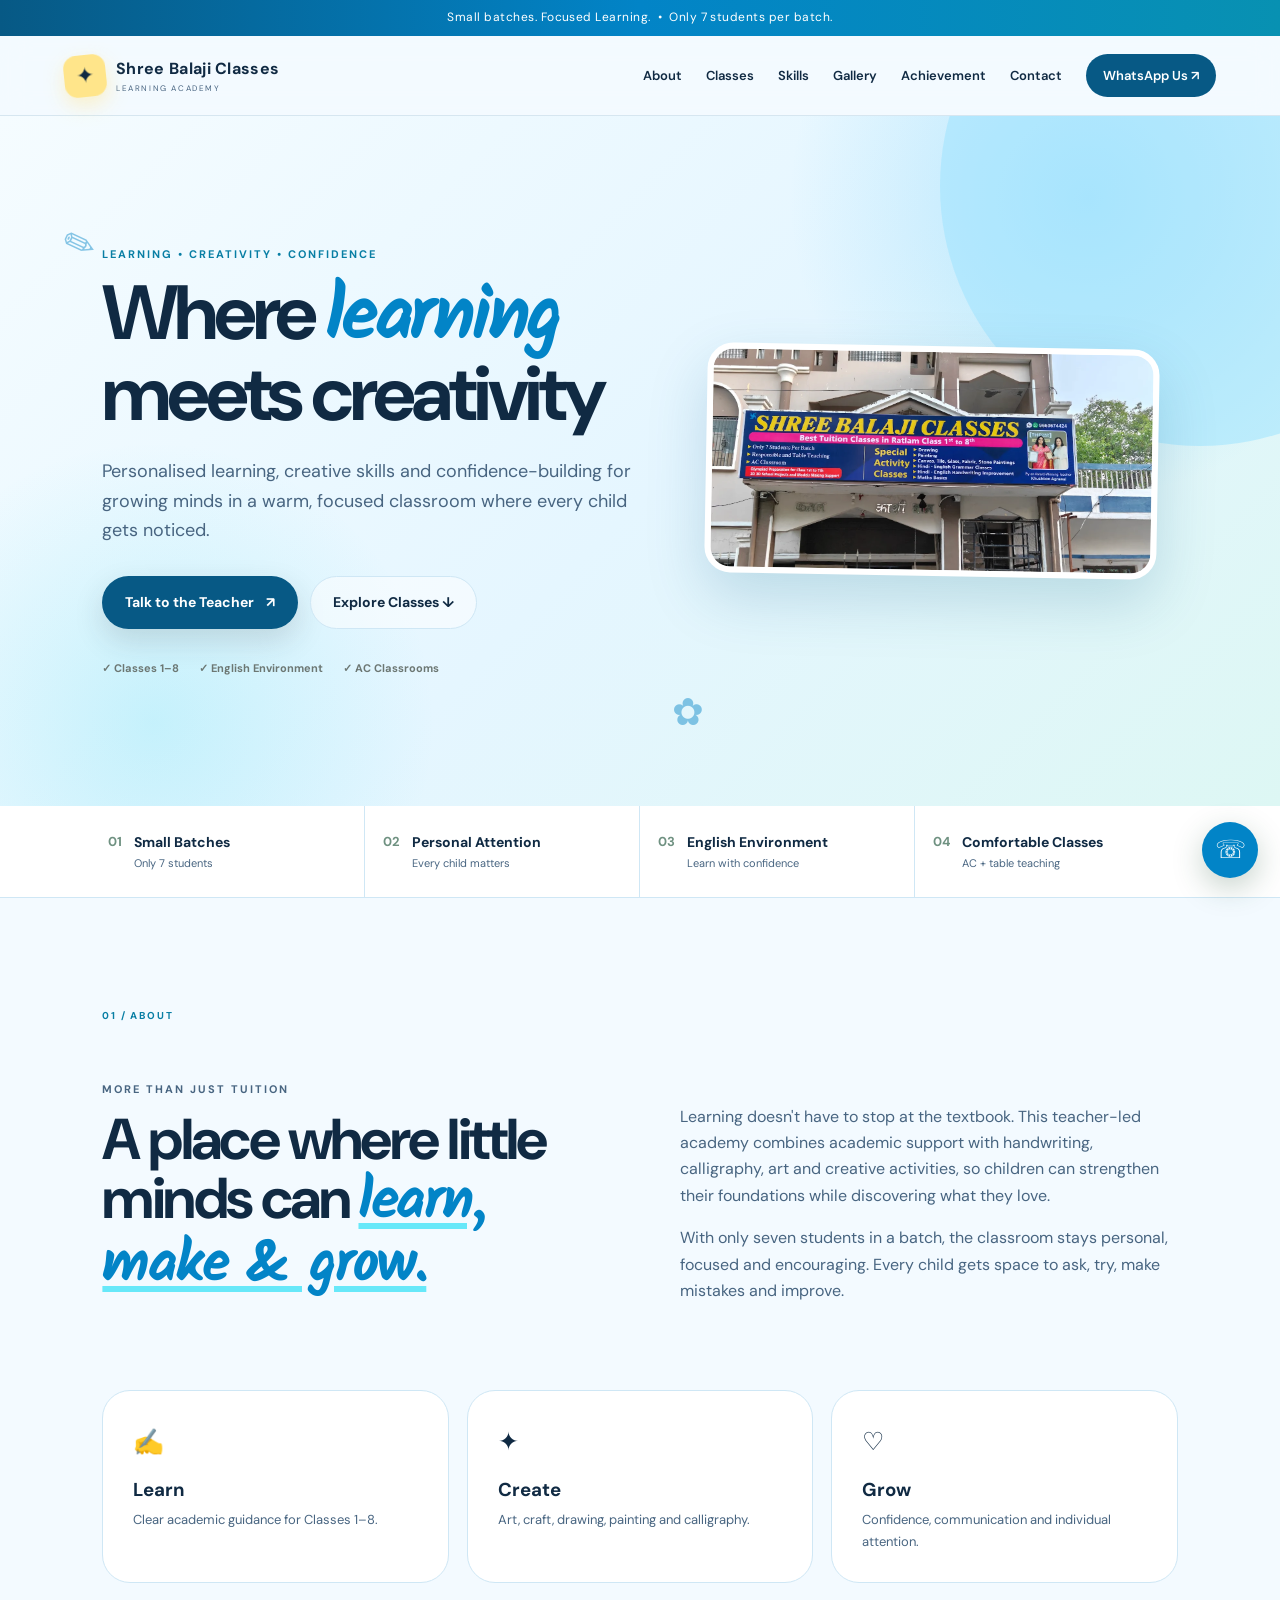
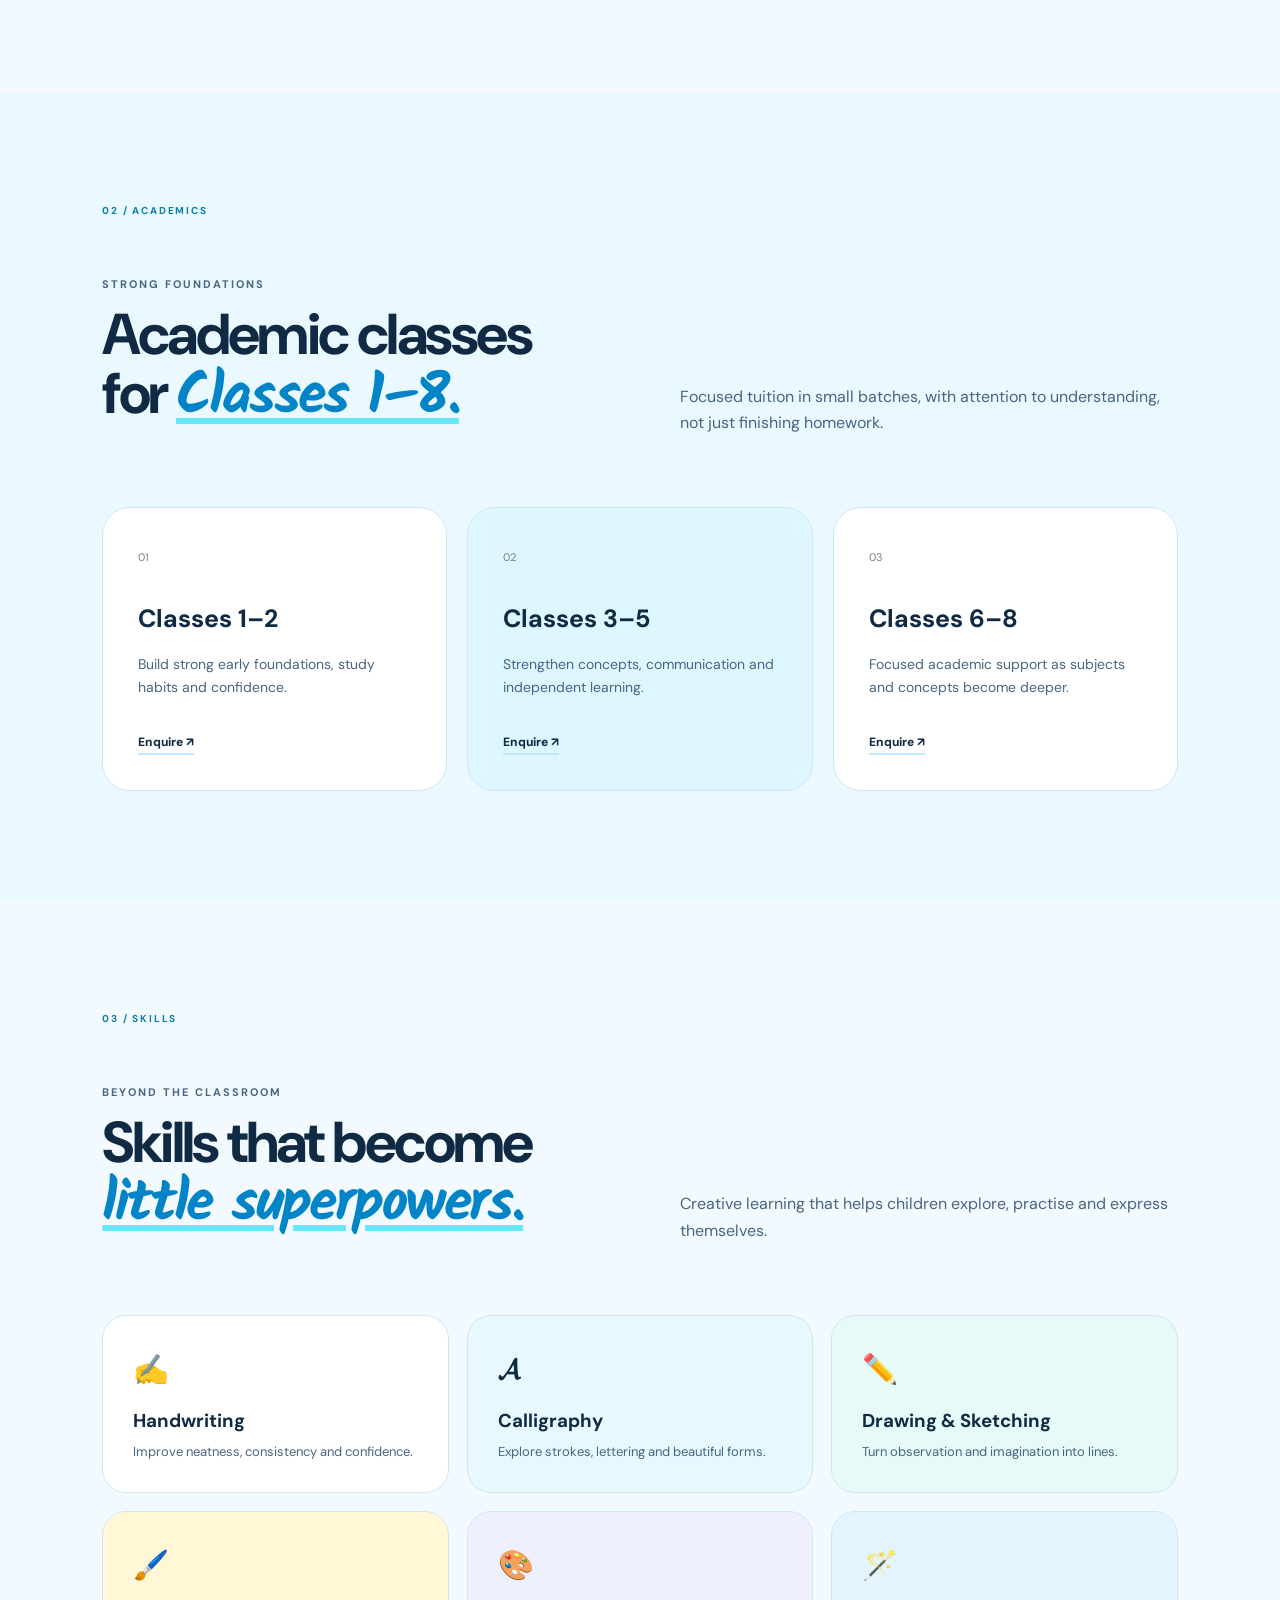
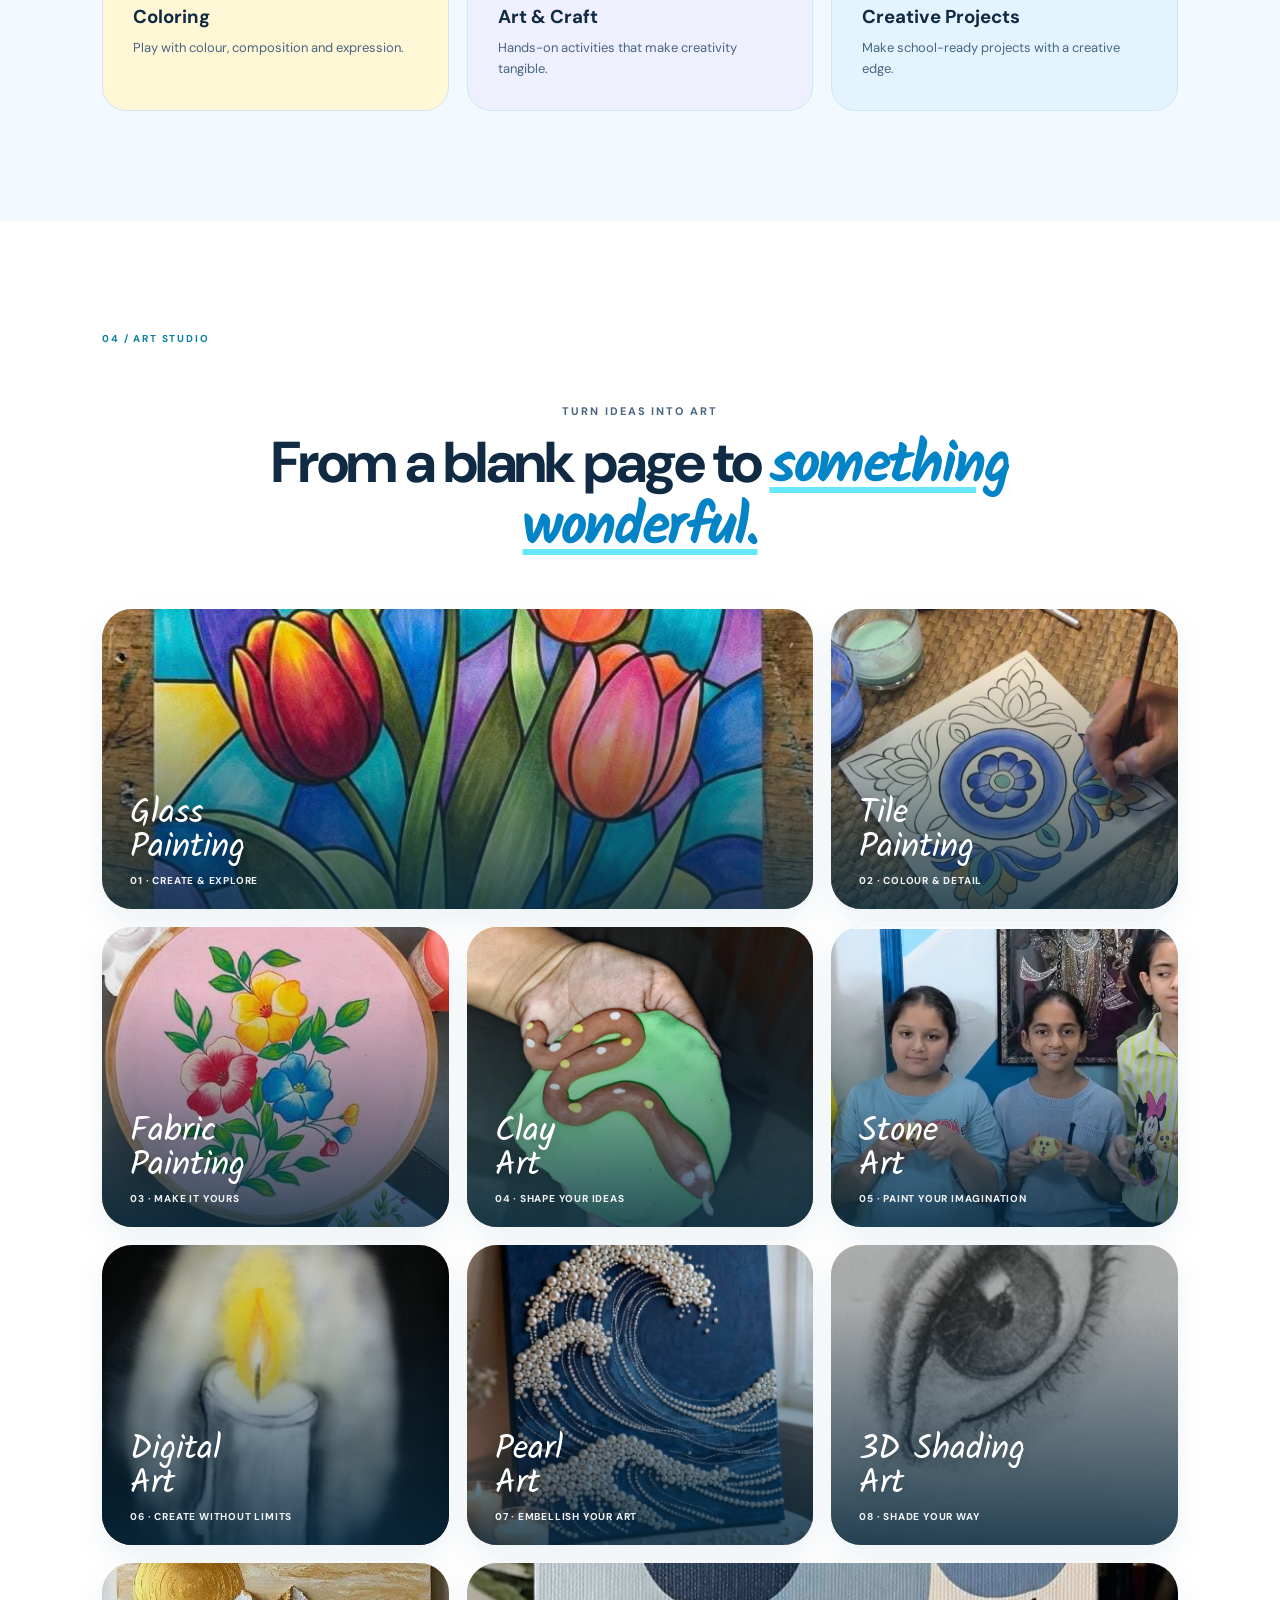
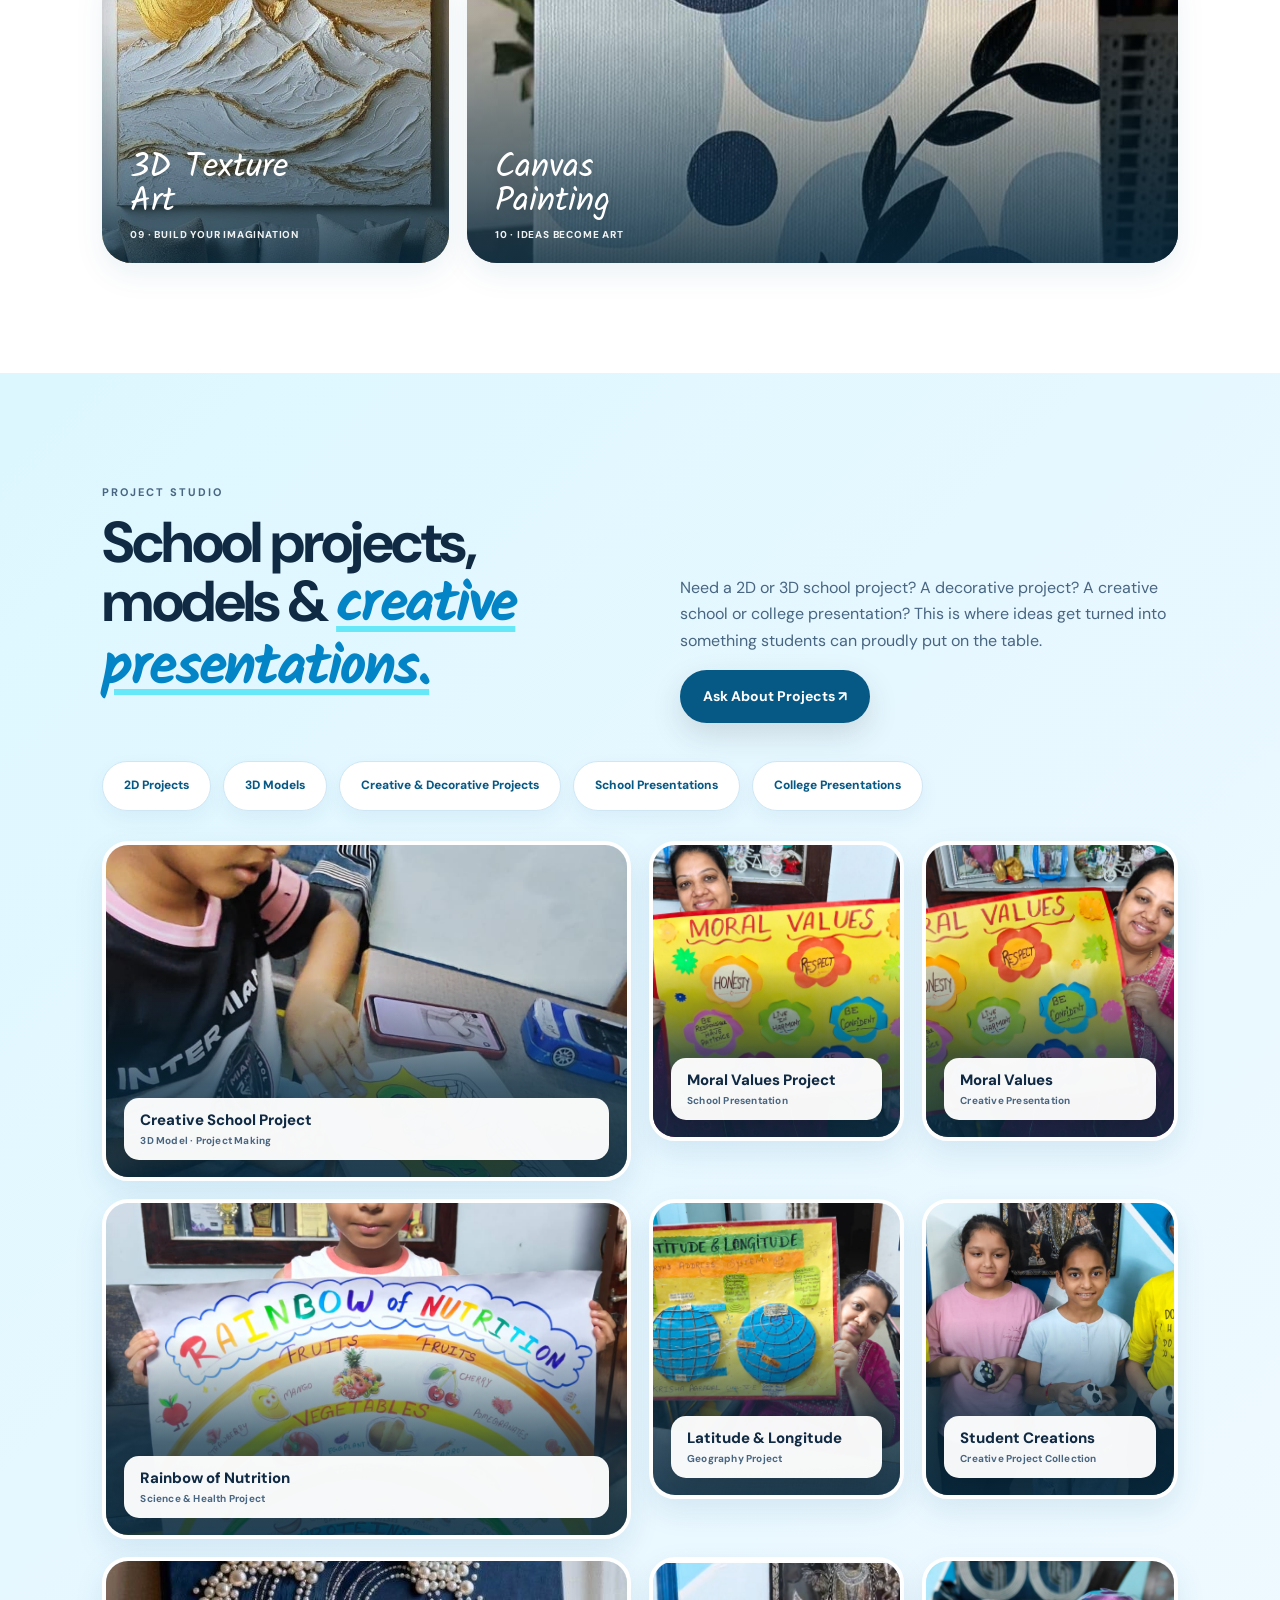
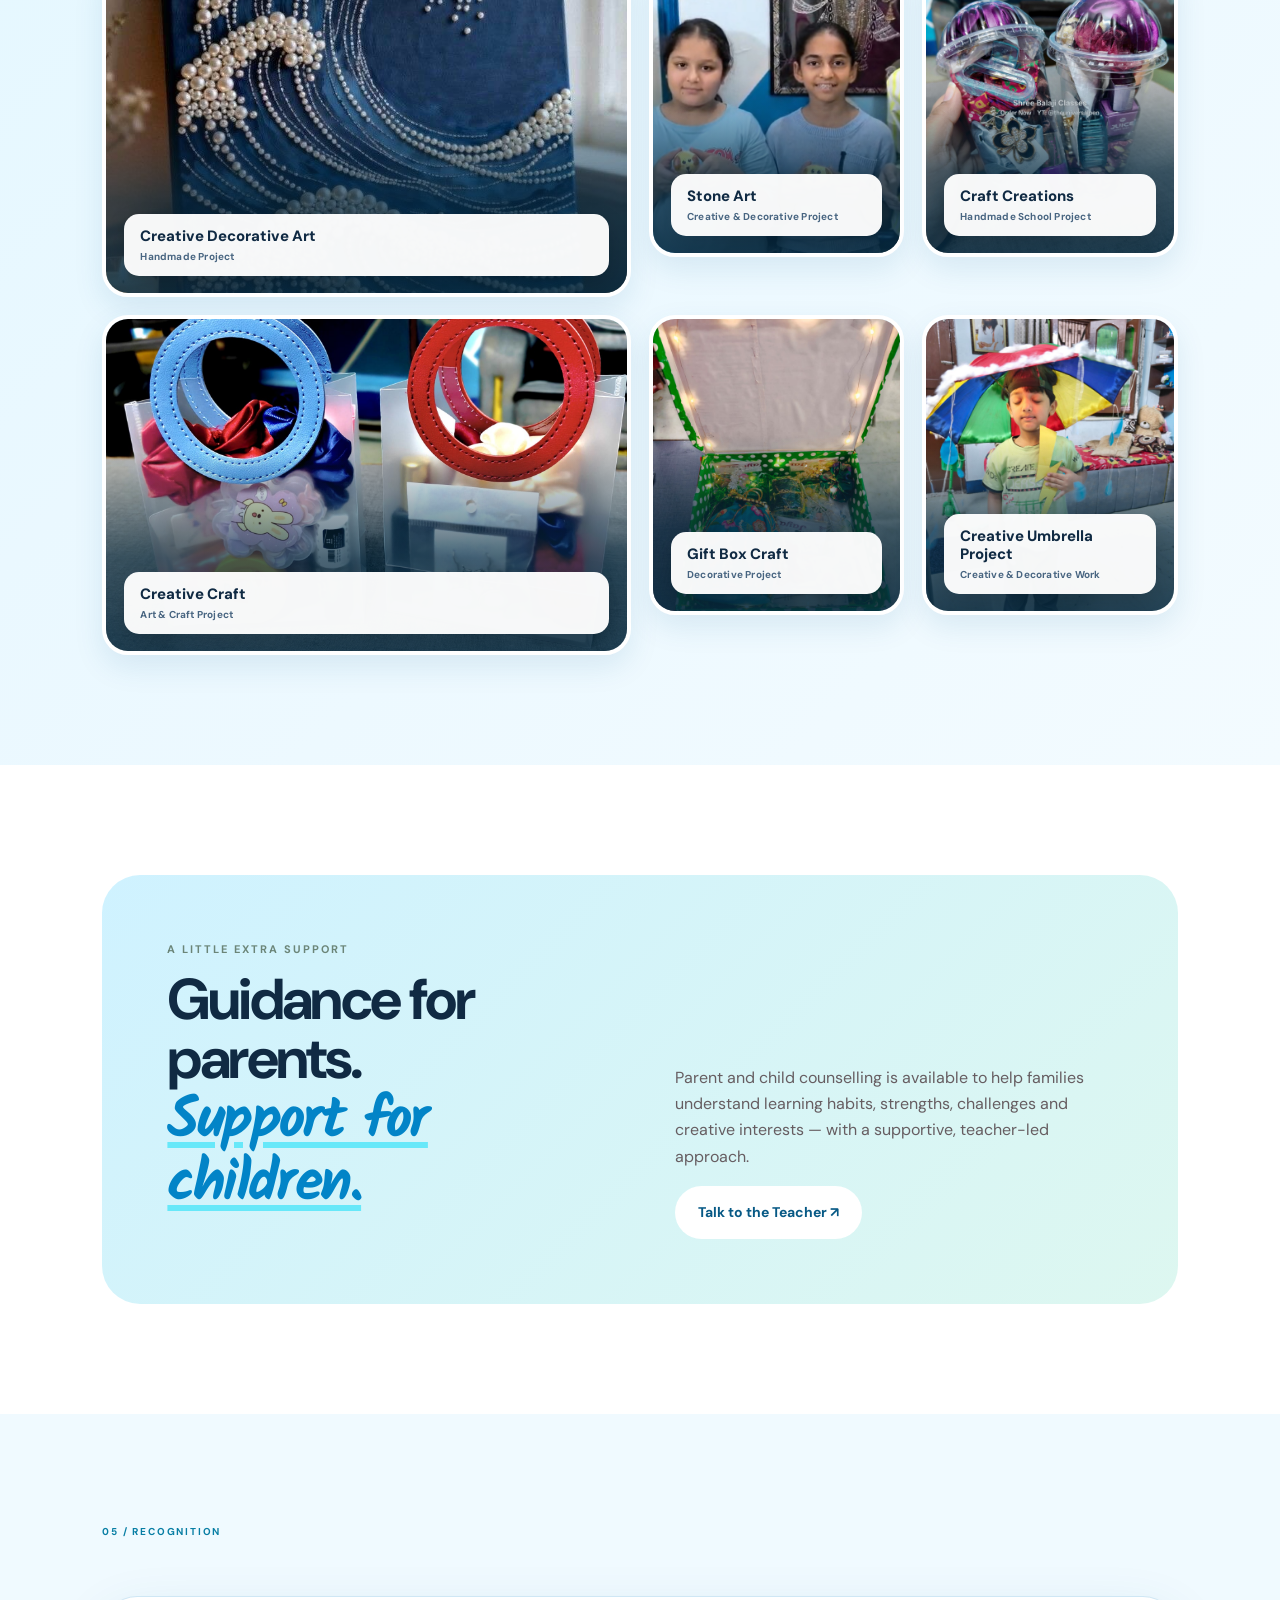
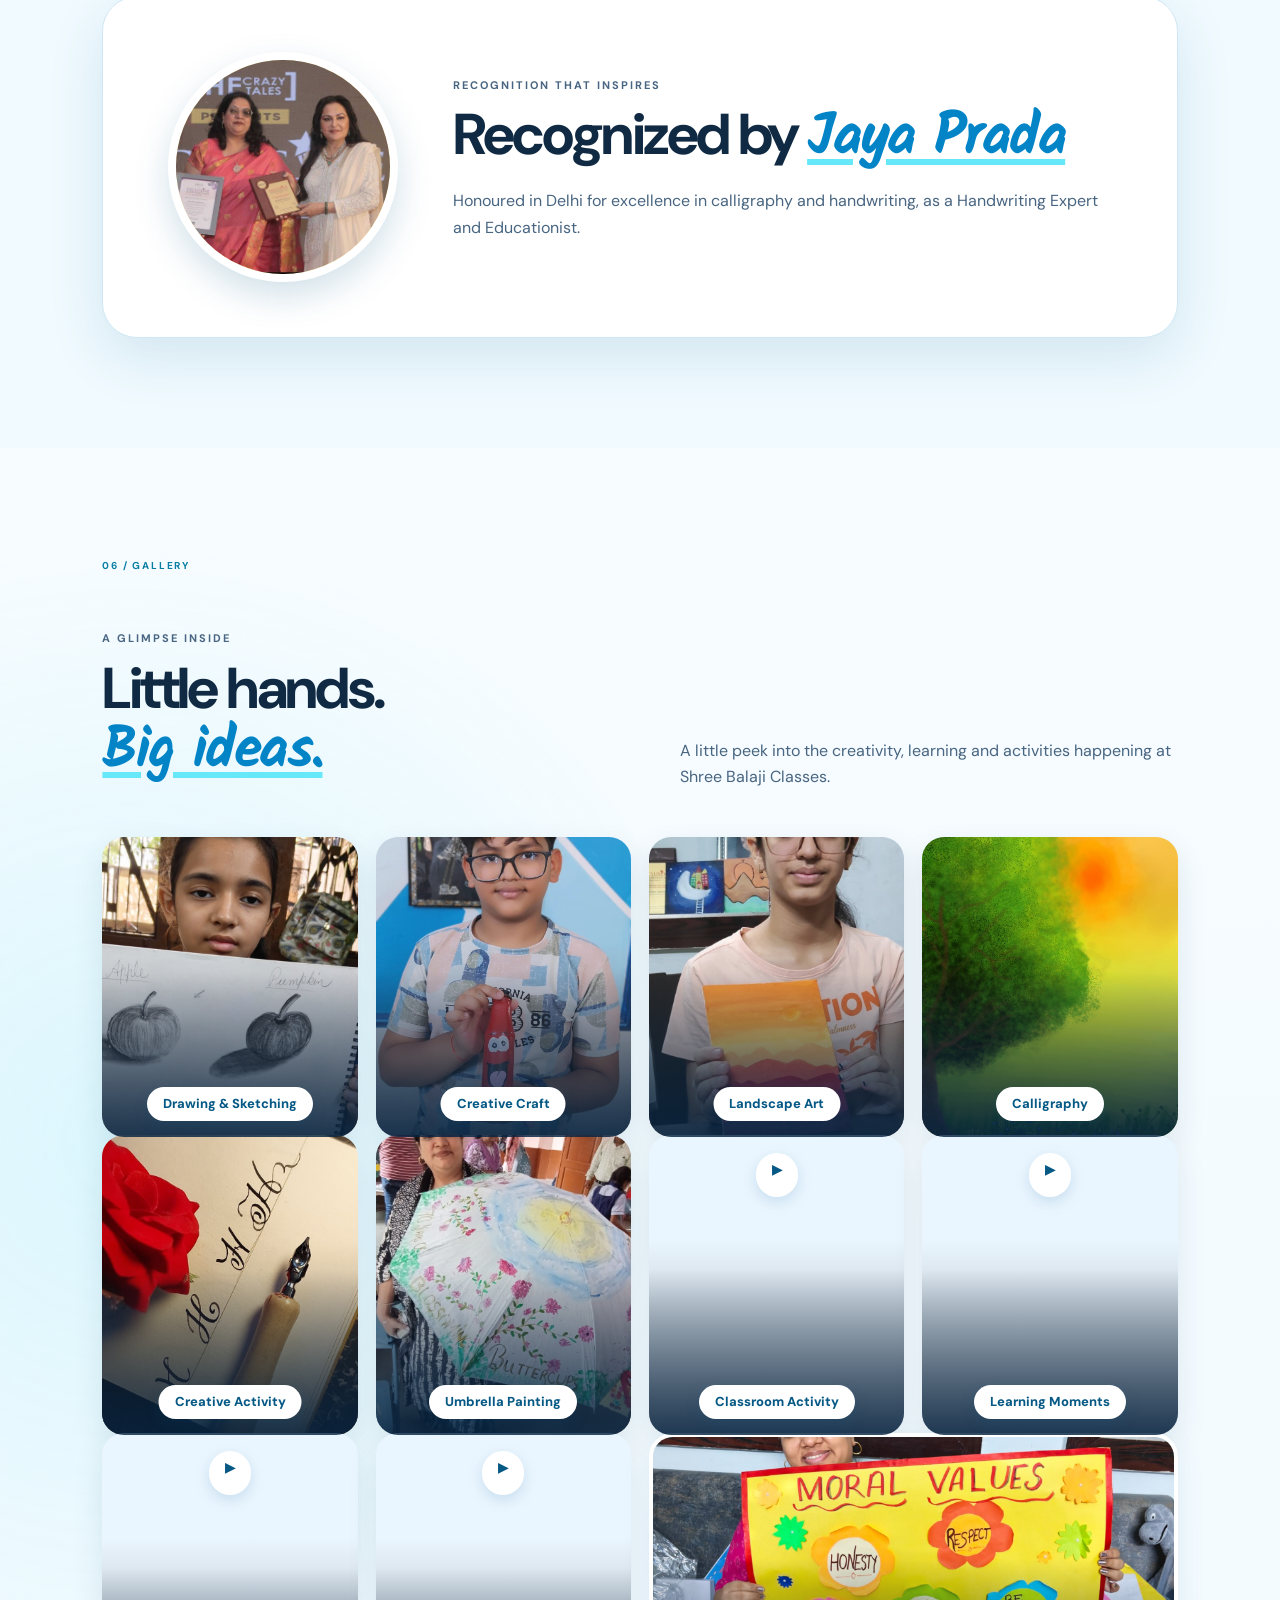
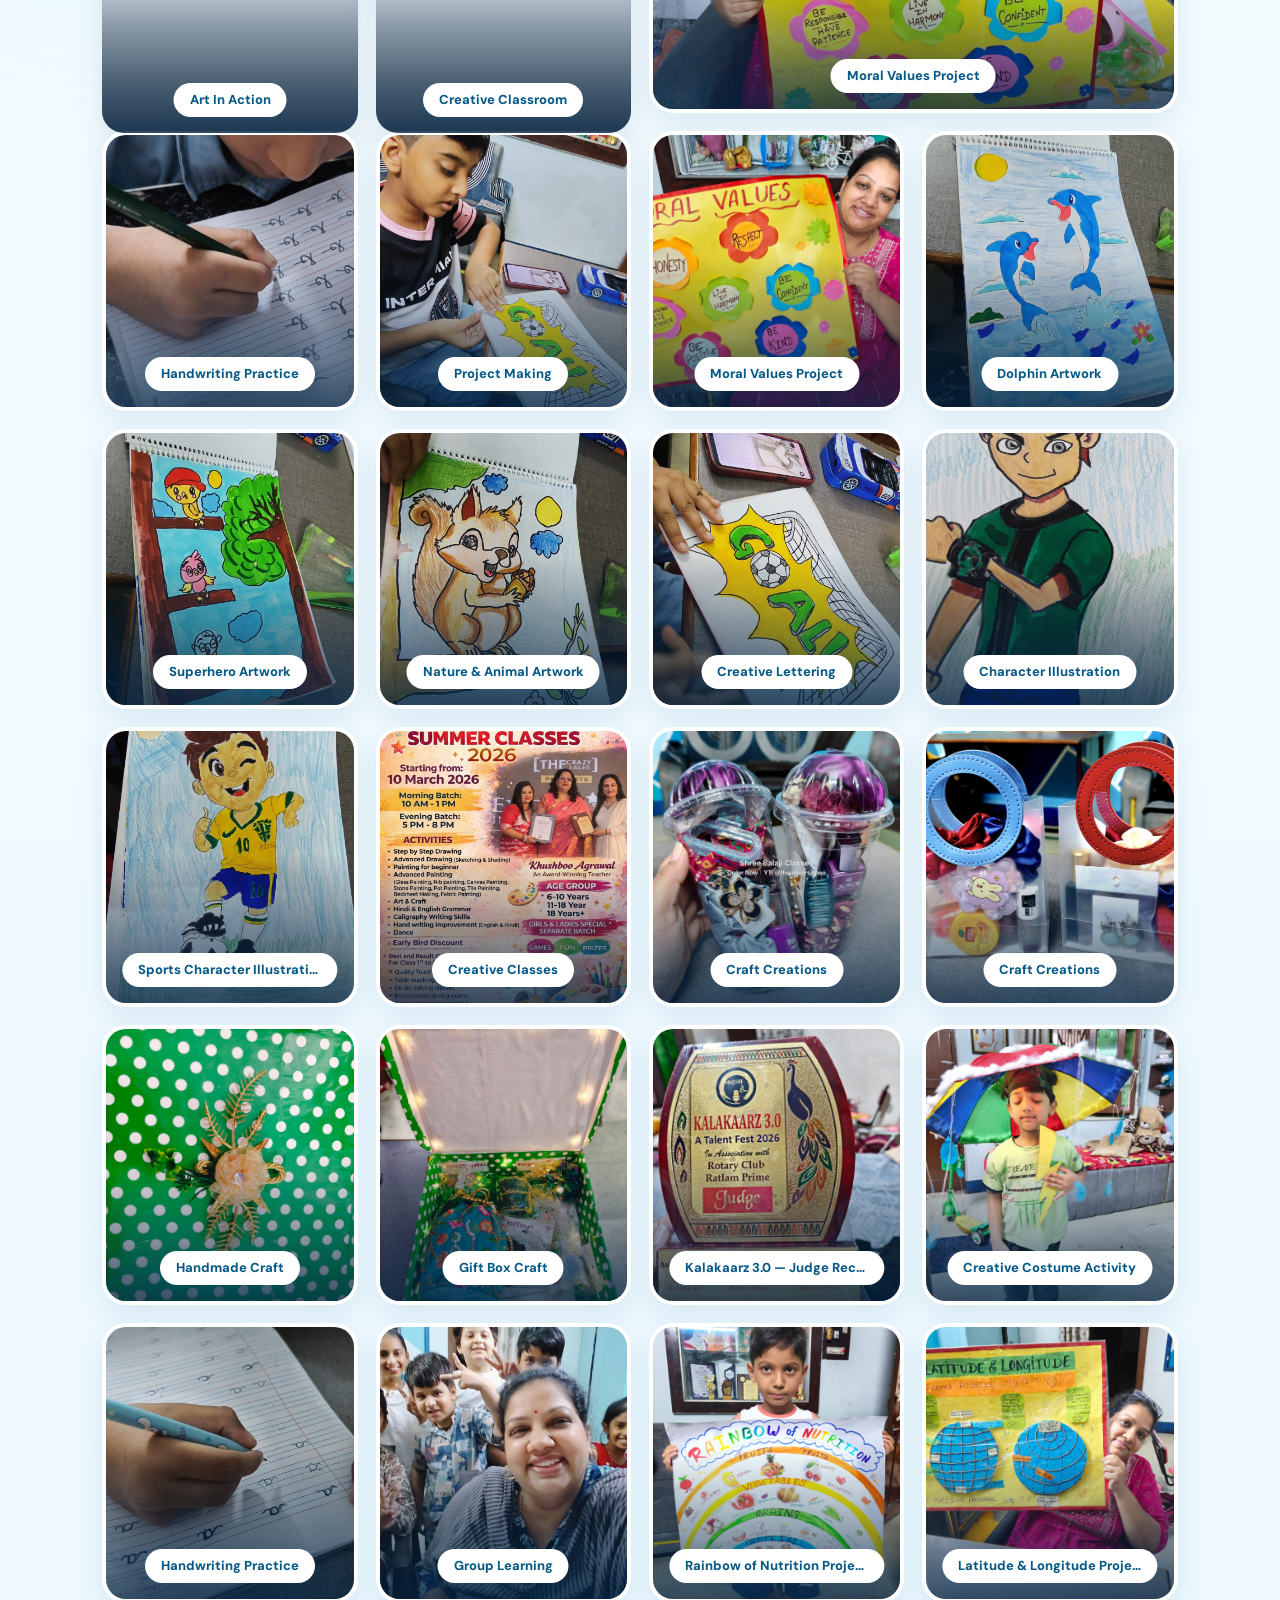
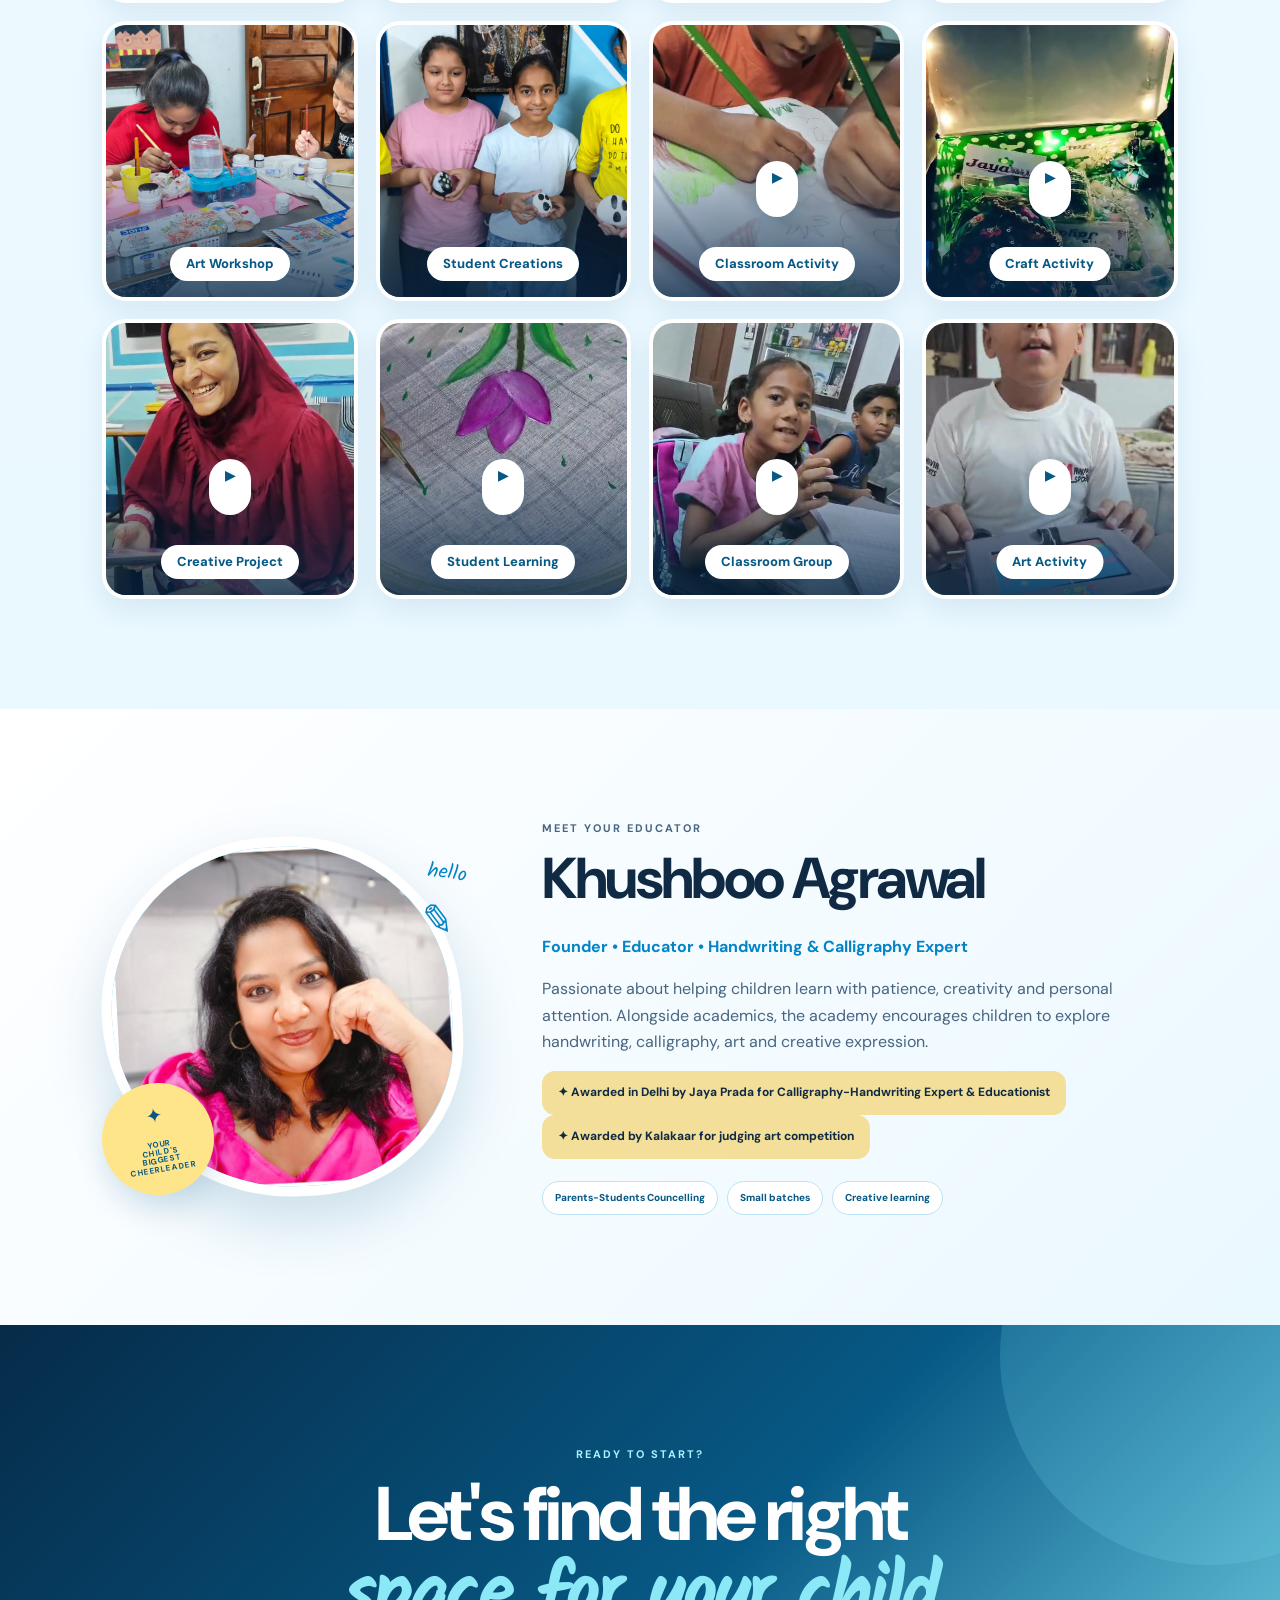
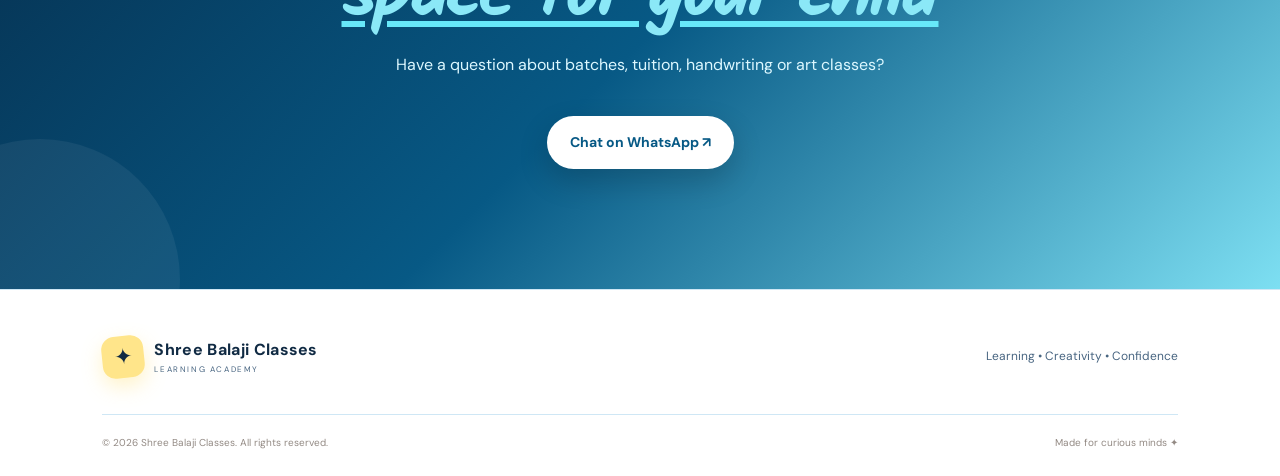
==== commit 1f749005: "Update index.html" ====
--- a/index.html
+++ b/index.html
@@ -1,32 +1,64 @@
 <!DOCTYPE html>
 <html lang="en">
+
 <head>
+
   <meta charset="UTF-8">
-  <meta name="viewport" content="width=device-width, initial-scale=1.0">
+
+  <meta
+    name="viewport"
+    content="width=device-width, initial-scale=1.0"
+  >
 
   <meta
     name="description"
     content="A personalised learning and creative skills academy for Classes 1–8, handwriting, calligraphy, art, projects and more."
   >
 
-  <title>Shree Balaji Classes | Learning Meets Creativity</title>
-
-  <link rel="preconnect" href="https://fonts.googleapis.com">
-  <link rel="preconnect" href="https://fonts.gstatic.com" crossorigin>
+  <title>
+    Shree Balaji Classes | Learning Meets Creativity
+  </title>
+
+  <link
+    rel="preconnect"
+    href="https://fonts.googleapis.com"
+  >
+
+  <link
+    rel="preconnect"
+    href="https://fonts.gstatic.com"
+    crossorigin
+  >
 
   <link
     href="https://fonts.googleapis.com/css2?family=DM+Sans:wght@400;500;600;700&family=Kalam:wght@400;700&display=swap"
     rel="stylesheet"
   >
 
-  <link rel="stylesheet" href="style-final-gallery-fixed.css">
+  <link
+    rel="stylesheet"
+    href="style-final-gallery-fixed.css"
+  >
+
 </head>
 
+
 <body>
 
+
+  <!-- =========================
+       TOP BAR
+  ========================== -->
+
   <div class="topbar">
-    Small batches. Focused Learning. &nbsp;•&nbsp;Only 7 students per batch.
+
+    Small batches. Focused Learning.
+    &nbsp;•&nbsp;
+    Only 7 students per batch.
+
   </div>
+
+
 
   <!-- =========================
        NAVIGATION
@@ -34,27 +66,64 @@
 
   <header class="nav">
 
-    <a class="brand" href="index.html">
-      <span class="brand-mark">✦</span>
+    <a
+      class="brand"
+      href="index.html"
+    >
+
+      <span class="brand-mark">
+        ✦
+      </span>
 
       <span>
-        <b id="academyName">Shree Balaji Classes</b>
-        <small>LEARNING ACADEMY</small>
+
+        <b id="academyName">
+          Shree Balaji Classes
+        </b>
+
+        <small>
+          LEARNING ACADEMY
+        </small>
+
       </span>
+
     </a>
 
-    <button class="menu-toggle" aria-label="Open menu">
+
+    <button
+      class="menu-toggle"
+      aria-label="Open menu"
+    >
       ☰
     </button>
 
+
     <nav class="nav-links">
 
-      <a href="#about">About</a>
-      <a href="#classes">Classes</a>
-      <a href="#skills">Skills</a>
-      <a href="#gallery">Gallery</a>
-      <a href="#achievement">Achievement</a>
-      <a href="contact.html">Contact</a>
+      <a href="#about">
+        About
+      </a>
+
+      <a href="#classes">
+        Classes
+      </a>
+
+      <a href="#skills">
+        Skills
+      </a>
+
+      <a href="#gallery">
+        Gallery
+      </a>
+
+      <a href="#achievement">
+        Achievement
+      </a>
+
+      <a href="contact.html">
+        Contact
+      </a>
+
 
       <a
         class="nav-cta whatsapp"
@@ -69,16 +138,24 @@
   </header>
 
 
+
   <main>
 
-    <!-- =========================
+
+    <!-- =====================================================
          HERO
-    ========================== -->
+    ====================================================== -->
 
     <section class="hero">
 
-      <div class="doodle doodle-one">✎</div>
-      <div class="doodle doodle-two">✿</div>
+      <div class="doodle doodle-one">
+        ✎
+      </div>
+
+      <div class="doodle doodle-two">
+        ✿
+      </div>
+
 
       <div class="hero-copy reveal">
 
@@ -86,16 +163,24 @@
           LEARNING • CREATIVITY • CONFIDENCE
         </p>
 
+
         <h1>
+
           Where <span>learning</span><br>
+
           meets creativity
+
         </h1>
 
+
         <p class="hero-text">
-          Personalised learning, creative skills and confidence-building
-          for growing minds in a warm, focused classroom where every child
-          gets noticed.
+
+          Personalised learning, creative skills and
+          confidence-building for growing minds in a warm,
+          focused classroom where every child gets noticed.
+
         </p>
+
 
         <div class="hero-actions">
 
@@ -104,25 +189,47 @@
             href="#"
             data-message="Hello, I would like to enquire about classes for my child."
           >
-            Talk to the Teacher <span>↗</span>
+
+            Talk to the Teacher
+
+            <span>
+              ↗
+            </span>
+
           </a>
+
 
           <a
             class="btn btn-ghost"
             href="#classes"
           >
+
             Explore Classes ↓
+
           </a>
 
         </div>
 
+
         <div class="hero-proof">
-          <span>✓ Classes 1–8</span>
-          <span>✓ English Environment</span>
-          <span>✓ AC Classrooms</span>
-        </div>
-
-      </div>
+
+          <span>
+            ✓ Classes 1–8
+          </span>
+
+          <span>
+            ✓ English Environment
+          </span>
+
+          <span>
+            ✓ AC Classrooms
+          </span>
+
+        </div>
+
+      </div>
+
+
 
       <div class="hero-art reveal">
 
@@ -130,10 +237,12 @@
           class="hero-banner-card"
           aria-label="Shree Balaji Classes banner"
         >
+
           <img
             src="assets/academy-banner.webp"
             alt="Shree Balaji Classes academy banner"
           >
+
         </div>
 
       </div>
@@ -141,48 +250,97 @@
     </section>
 
 
-    <!-- =========================
+
+    <!-- =====================================================
          TRUST STRIP
-    ========================== -->
+    ====================================================== -->
 
     <section class="trust-strip">
 
       <div>
-        <strong>01</strong>
-        <span>Small Batches</span>
-        <small>Only 7 students</small>
-      </div>
+
+        <strong>
+          01
+        </strong>
+
+        <span>
+          Small Batches
+        </span>
+
+        <small>
+          Only 7 students
+        </small>
+
+      </div>
+
 
       <div>
-        <strong>02</strong>
-        <span>Personal Attention</span>
-        <small>Every child matters</small>
-      </div>
+
+        <strong>
+          02
+        </strong>
+
+        <span>
+          Personal Attention
+        </span>
+
+        <small>
+          Every child matters
+        </small>
+
+      </div>
+
 
       <div>
-        <strong>03</strong>
-        <span>English Environment</span>
-        <small>Learn with confidence</small>
-      </div>
+
+        <strong>
+          03
+        </strong>
+
+        <span>
+          English Environment
+        </span>
+
+        <small>
+          Learn with confidence
+        </small>
+
+      </div>
+
 
       <div>
-        <strong>04</strong>
-        <span>Comfortable Classes</span>
-        <small>AC + table teaching</small>
+
+        <strong>
+          04
+        </strong>
+
+        <span>
+          Comfortable Classes
+        </span>
+
+        <small>
+          AC + table teaching
+        </small>
+
       </div>
 
     </section>
 
 
-    <!-- =========================
+
+    <!-- =====================================================
          ABOUT
-    ========================== -->
-
-    <section id="about" class="section about">
+    ====================================================== -->
+
+    <section
+      id="about"
+      class="section about"
+    >
 
       <div class="section-label">
         01 / ABOUT
       </div>
+
 
       <div class="split">
 
@@ -193,50 +351,92 @@
           </p>
 
           <h2>
+
             A place where little minds can
             <em>learn, make & grow.</em>
+
           </h2>
 
         </div>
 
+
         <div>
 
           <p>
+
             Learning doesn't have to stop at the textbook.
-            This teacher-led academy combines academic support with
-            handwriting, calligraphy, art and creative activities,
-            so children can strengthen their foundations while
-            discovering what they love.
+            This teacher-led academy combines academic support
+            with handwriting, calligraphy, art and creative
+            activities, so children can strengthen their
+            foundations while discovering what they love.
+
           </p>
 
+
           <p>
-            With only seven students in a batch, the classroom stays
-            personal, focused and encouraging. Every child gets space
-            to ask, try, make mistakes and improve.
+
+            With only seven students in a batch, the classroom
+            stays personal, focused and encouraging. Every child
+            gets space to ask, try, make mistakes and improve.
+
           </p>
 
         </div>
 
       </div>
 
+
+
       <div class="values">
 
         <div>
-          <span>✍</span>
-          <h3>Learn</h3>
-          <p>Clear academic guidance for Classes 1–8.</p>
-        </div>
+
+          <span>
+            ✍
+          </span>
+
+          <h3>
+            Learn
+          </h3>
+
+          <p>
+            Clear academic guidance for Classes 1–8.
+          </p>
+
+        </div>
+
 
         <div>
-          <span>✦</span>
-          <h3>Create</h3>
-          <p>Art, craft, drawing, painting and calligraphy.</p>
-        </div>
+
+          <span>
+            ✦
+          </span>
+
+          <h3>
+            Create
+          </h3>
+
+          <p>
+            Art, craft, drawing, painting and calligraphy.
+          </p>
+
+        </div>
+
 
         <div>
-          <span>♡</span>
-          <h3>Grow</h3>
-          <p>Confidence, communication and individual attention.</p>
+
+          <span>
+            ♡
+          </span>
+
+          <h3>
+            Grow
+          </h3>
+
+          <p>
+            Confidence, communication and individual attention.
+          </p>
+
         </div>
 
       </div>
@@ -244,15 +444,20 @@
     </section>
 
 
-    <!-- =========================
+
+    <!-- =====================================================
          ACADEMICS
-    ========================== -->
-
-    <section id="classes" class="section soft">
+    ====================================================== -->
+
+    <section
+      id="classes"
+      class="section soft"
+    >
 
       <div class="section-label">
         02 / ACADEMICS
       </div>
+
 
       <div class="section-head">
 
@@ -263,27 +468,38 @@
           </p>
 
           <h2>
+
             Academic classes for
             <em>Classes 1–8.</em>
+
           </h2>
 
         </div>
 
+
         <p>
+
           Focused tuition in small batches, with attention to
           understanding, not just finishing homework.
+
         </p>
 
       </div>
 
 
+
       <div class="class-grid">
 
+
         <article class="class-card">
 
-          <span>01</span>
-
-          <h3>Classes 1–2</h3>
+          <span>
+            01
+          </span>
+
+          <h3>
+            Classes 1–2
+          </h3>
 
           <p>
             Build strong early foundations, study habits and confidence.
@@ -300,11 +516,16 @@
         </article>
 
 
+
         <article class="class-card featured">
 
-          <span>02</span>
-
-          <h3>Classes 3–5</h3>
+          <span>
+            02
+          </span>
+
+          <h3>
+            Classes 3–5
+          </h3>
 
           <p>
             Strengthen concepts, communication and independent learning.
@@ -321,11 +542,16 @@
         </article>
 
 
+
         <article class="class-card">
 
-          <span>03</span>
-
-          <h3>Classes 6–8</h3>
+          <span>
+            03
+          </span>
+
+          <h3>
+            Classes 6–8
+          </h3>
 
           <p>
             Focused academic support as subjects and concepts become deeper.
@@ -346,15 +572,20 @@
     </section>
 
 
-    <!-- =========================
+
+    <!-- =====================================================
          SKILLS
-    ========================== -->
-
-    <section id="skills" class="section">
+    ====================================================== -->
+
+    <section
+      id="skills"
+      class="section"
+    >
 
       <div class="section-label">
         03 / SKILLS
       </div>
+
 
       <div class="section-head">
 
@@ -365,56 +596,128 @@
           </p>
 
           <h2>
+
             Skills that become
             <em>little superpowers.</em>
+
           </h2>
 
         </div>
 
+
         <p>
-          Creative learning that helps children explore, practise
-          and express themselves.
+
+          Creative learning that helps children explore,
+          practise and express themselves.
+
         </p>
 
       </div>
 
 
+
       <div class="skill-grid">
 
+
         <div class="skill">
-          <b>✍</b>
-          <h3>Handwriting</h3>
-          <p>Improve neatness, consistency and confidence.</p>
-        </div>
+
+          <b>
+            ✍
+          </b>
+
+          <h3>
+            Handwriting
+          </h3>
+
+          <p>
+            Improve neatness, consistency and confidence.
+          </p>
+
+        </div>
+
 
         <div class="skill">
-          <b>𝓐</b>
-          <h3>Calligraphy</h3>
-          <p>Explore strokes, lettering and beautiful forms.</p>
-        </div>
+
+          <b>
+            𝓐
+          </b>
+
+          <h3>
+            Calligraphy
+          </h3>
+
+          <p>
+            Explore strokes, lettering and beautiful forms.
+          </p>
+
+        </div>
+
 
         <div class="skill">
-          <b>✏️</b>
-          <h3>Drawing & Sketching</h3>
-          <p>Turn observation and imagination into lines.</p>
-        </div>
+
+          <b>
+            ✏️
+          </b>
+
+          <h3>
+            Drawing & Sketching
+          </h3>
+
+          <p>
+            Turn observation and imagination into lines.
+          </p>
+
+        </div>
+
 
         <div class="skill">
-          <b>🖌️</b>
-          <h3>Coloring</h3>
-          <p>Play with colour, composition and expression.</p>
-        </div>
+
+          <b>
+            🖌️
+          </b>
+
+          <h3>
+            Coloring
+          </h3>
+
+          <p>
+            Play with colour, composition and expression.
+          </p>
+
+        </div>
+
 
         <div class="skill">
-          <b>🎨</b>
-          <h3>Art & Craft</h3>
-          <p>Hands-on activities that make creativity tangible.</p>
-        </div>
+
+          <b>
+            🎨
+          </b>
+
+          <h3>
+            Art & Craft
+          </h3>
+
+          <p>
+            Hands-on activities that make creativity tangible.
+          </p>
+
+        </div>
+
 
         <div class="skill">
-          <b>🪄</b>
-          <h3>Creative Projects</h3>
-          <p>Make school-ready projects with a creative edge.</p>
+
+          <b>
+            🪄
+          </b>
+
+          <h3>
+            Creative Projects
+          </h3>
+
+          <p>
+            Make school-ready projects with a creative edge.
+          </p>
+
         </div>
 
       </div>
@@ -422,15 +725,17 @@
     </section>
 
 
-    <!-- =========================
+
+    <!-- =====================================================
          ART STUDIO
-    ========================== -->
+    ====================================================== -->
 
     <section class="section art-section">
 
       <div class="section-label">
         04 / ART STUDIO
       </div>
+
 
       <div class="art-intro">
 
@@ -439,142 +744,245 @@
         </p>
 
         <h2>
+
           From a blank page to
           <em>something wonderful.</em>
+
         </h2>
 
       </div>
 
 
+
       <div class="art-grid">
 
+
         <div class="art-tile peach art-photo-tile">
+
           <img
             src="assets/media/glass-painting.jpg"
             alt="Students creating glass painting artwork"
           >
 
           <div class="art-tile-overlay">
-            <span>Glass<br>Painting</span>
-            <small>01 · Create & explore</small>
+
+            <span>
+              Glass<br>Painting
+            </span>
+
+            <small>
+              01 · Create & explore
+            </small>
+
           </div>
-        </div>
+
+        </div>
+
 
 
         <div class="art-tile blue art-photo-tile">
+
           <img
             src="assets/media/tile-painting.jpg"
             alt="Students creating tile painting artwork"
           >
 
           <div class="art-tile-overlay">
-            <span>Tile<br>Painting</span>
-            <small>02 · Colour & detail</small>
+
+            <span>
+              Tile<br>Painting
+            </span>
+
+            <small>
+              02 · Colour & detail
+            </small>
+
           </div>
-        </div>
+
+        </div>
+
 
 
         <div class="art-tile yellow art-photo-tile">
+
           <img
             src="assets/media/fabric-painting.jpg"
             alt="Students creating fabric painting artwork"
           >
 
           <div class="art-tile-overlay">
-            <span>Fabric<br>Painting</span>
-            <small>03 · Make it yours</small>
+
+            <span>
+              Fabric<br>Painting
+            </span>
+
+            <small>
+              03 · Make it yours
+            </small>
+
           </div>
-        </div>
+
+        </div>
+
 
 
         <div class="art-tile orange art-photo-tile">
+
           <img
             src="assets/media/clay-art.jpg"
             alt="Students creating clay art"
           >
 
           <div class="art-tile-overlay">
-            <span>Clay<br>Art</span>
-            <small>04 · Shape your ideas</small>
+
+            <span>
+              Clay<br>Art
+            </span>
+
+            <small>
+              04 · Shape your ideas
+            </small>
+
           </div>
-        </div>
+
+        </div>
+
 
 
         <div class="art-tile blue art-photo-tile">
+
           <img
             src="assets/media/stone-art.jpg"
             alt="Students creating stone art"
           >
 
           <div class="art-tile-overlay">
-            <span>Stone<br>Art</span>
-            <small>05 · Paint your imagination</small>
+
+            <span>
+              Stone<br>Art
+            </span>
+
+            <small>
+              05 · Paint your imagination
+            </small>
+
           </div>
-        </div>
+
+        </div>
+
 
 
         <div class="art-tile red art-photo-tile">
+
           <img
             src="assets/media/digital-art.jpg"
             alt="Students creating digital art"
           >
 
           <div class="art-tile-overlay">
-            <span>Digital<br>Art</span>
-            <small>06 · Create without limits</small>
+
+            <span>
+              Digital<br>Art
+            </span>
+
+            <small>
+              06 · Create without limits
+            </small>
+
           </div>
-        </div>
+
+        </div>
+
 
 
         <div class="art-tile red art-photo-tile">
+
           <img
             src="assets/media/pearl-art.jpg"
             alt="Students creating pearl art"
           >
 
           <div class="art-tile-overlay">
-            <span>Pearl<br>Art</span>
-            <small>07 · Embellish your art</small>
+
+            <span>
+              Pearl<br>Art
+            </span>
+
+            <small>
+              07 · Embellish your art
+            </small>
+
           </div>
-        </div>
+
+        </div>
+
 
 
         <div class="art-tile yellow art-photo-tile">
+
           <img
             src="assets/media/3d-shading.jpg"
             alt="Students creating 3D shading artwork"
           >
 
           <div class="art-tile-overlay">
-            <span>3D Shading<br>Art</span>
-            <small>08 · Shade your way</small>
+
+            <span>
+              3D Shading<br>Art
+            </span>
+
+            <small>
+              08 · Shade your way
+            </small>
+
           </div>
-        </div>
+
+        </div>
+
 
 
         <div class="art-tile yellow art-photo-tile">
+
           <img
             src="assets/media/3d-textured-art.jpg"
             alt="Students creating 3D textured artwork"
           >
 
           <div class="art-tile-overlay">
-            <span>3D Texture<br>Art</span>
-            <small>09 · Build your imagination</small>
+
+            <span>
+              3D Texture<br>Art
+            </span>
+
+            <small>
+              09 · Build your imagination
+            </small>
+
           </div>
-        </div>
+
+        </div>
+
 
 
         <div class="art-tile lavender art-photo-tile">
+
           <img
             src="assets/media/canvas-painting.jpg"
             alt="Students creating canvas painting artwork"
           >
 
           <div class="art-tile-overlay">
-            <span>Canvas<br>Painting</span>
-            <small>10 · Ideas become art</small>
+
+            <span>
+              Canvas<br>Painting
+            </span>
+
+            <small>
+              10 · Ideas become art
+            </small>
+
           </div>
+
         </div>
 
       </div>
@@ -582,11 +990,18 @@
     </section>
 
 
-    <!-- =========================
-         PROJECTS
-    ========================== -->
-
-    <section class="section projects">
+
+    <!-- =====================================================
+         PROJECT STUDIO
+    ====================================================== -->
+
+    <section
+      id="projects"
+      class="section projects"
+    >
+
+
+      <!-- PROJECT INTRO -->
 
       <div class="split">
 
@@ -597,27 +1012,41 @@
           </p>
 
           <h2>
-            School projects, models &
-            <em>creative presentations.</em>
+
+            School projects,
+            models &
+
+            <em>
+              creative presentations.
+            </em>
+
           </h2>
 
         </div>
 
+
         <div>
 
           <p>
-            Need a 2D or 3D school project? A decorative project?
-            A creative school or college presentation? This is where
-            ideas get turned into something students can proudly
-            put on the table.
+
+            Need a 2D or 3D school project?
+            A decorative project?
+            A creative school or college presentation?
+
+            This is where ideas get turned into something
+            students can proudly put on the table.
+
           </p>
+
 
           <a
             class="btn btn-primary whatsapp"
             href="#"
             data-message="Hello, I would like to enquire about school/college project making and presentations."
           >
+
             Ask About Projects ↗
+
           </a>
 
         </div>
@@ -625,22 +1054,429 @@
       </div>
 
 
+
+      <!-- PROJECT CATEGORY PILLS -->
+
       <div class="project-pills">
 
-        <span>2D Projects</span>
-        <span>3D Models</span>
-        <span>Creative & Decorative Projects</span>
-        <span>School Presentations</span>
-        <span>College Presentations</span>
+        <span>
+          2D Projects
+        </span>
+
+        <span>
+          3D Models
+        </span>
+
+        <span>
+          Creative & Decorative Projects
+        </span>
+
+        <span>
+          School Presentations
+        </span>
+
+        <span>
+          College Presentations
+        </span>
+
+      </div>
+
+
+
+      <!-- =================================================
+           PROJECT IMAGE GRID
+      ================================================== -->
+
+      <div class="project-gallery-grid">
+
+
+        <!-- PROJECT 01 -->
+
+        <button
+          class="project-gallery-card project-gallery-wide"
+          type="button"
+          data-project-image="assets/media/project-making-1.jpg"
+        >
+
+          <img
+            src="assets/media/project-making-1.jpg"
+            alt="Creative school project model"
+          >
+
+          <span class="project-gallery-title">
+
+            <strong>
+              Creative School Project
+            </strong>
+
+            <small>
+              3D Model · Project Making
+            </small>
+
+          </span>
+
+        </button>
+
+
+
+        <!-- PROJECT 02 -->
+
+        <button
+          class="project-gallery-card"
+          type="button"
+          data-project-image="assets/media/project-moral-values-1.jpg"
+        >
+
+          <img
+            src="assets/media/project-moral-values-1.jpg"
+            alt="Moral values school project"
+          >
+
+          <span class="project-gallery-title">
+
+            <strong>
+              Moral Values Project
+            </strong>
+
+            <small>
+              School Presentation
+            </small>
+
+          </span>
+
+        </button>
+
+
+
+        <!-- PROJECT 03 -->
+
+        <button
+          class="project-gallery-card"
+          type="button"
+          data-project-image="assets/media/project-moral-values-2.jpg"
+        >
+
+          <img
+            src="assets/media/project-moral-values-2.jpg"
+            alt="Moral values creative school project"
+          >
+
+          <span class="project-gallery-title">
+
+            <strong>
+              Moral Values
+            </strong>
+
+            <small>
+              Creative Presentation
+            </small>
+
+          </span>
+
+        </button>
+
+
+
+        <!-- PROJECT 04 -->
+
+        <button
+          class="project-gallery-card project-gallery-wide"
+          type="button"
+          data-project-image="assets/media/rainbow-of-nutrition-project.jpg"
+        >
+
+          <img
+            src="assets/media/rainbow-of-nutrition-project.jpg"
+            alt="Rainbow of nutrition school project"
+          >
+
+          <span class="project-gallery-title">
+
+            <strong>
+              Rainbow of Nutrition
+            </strong>
+
+            <small>
+              Science & Health Project
+            </small>
+
+          </span>
+
+        </button>
+
+
+
+        <!-- PROJECT 05 -->
+
+        <button
+          class="project-gallery-card"
+          type="button"
+          data-project-image="assets/media/latitude-longitude-project.jpg"
+        >
+
+          <img
+            src="assets/media/latitude-longitude-project.jpg"
+            alt="Latitude and longitude geography project"
+          >
+
+          <span class="project-gallery-title">
+
+            <strong>
+              Latitude & Longitude
+            </strong>
+
+            <small>
+              Geography Project
+            </small>
+
+          </span>
+
+        </button>
+
+
+
+        <!-- PROJECT 06 -->
+
+        <button
+          class="project-gallery-card"
+          type="button"
+          data-project-image="assets/media/student-creations-group.jpg"
+        >
+
+          <img
+            src="assets/media/student-creations-group.jpg"
+            alt="Group of student creations"
+          >
+
+          <span class="project-gallery-title">
+
+            <strong>
+              Student Creations
+            </strong>
+
+            <small>
+              Creative Project Collection
+            </small>
+
+          </span>
+
+        </button>
+
+
+
+        <!-- PROJECT 07 -->
+
+        <button
+          class="project-gallery-card project-gallery-wide"
+          type="button"
+          data-project-image="assets/media/pearl-art.jpg"
+        >
+
+          <img
+            src="assets/media/pearl-art.jpg"
+            alt="Pearl art creative project"
+          >
+
+          <span class="project-gallery-title">
+
+            <strong>
+              Creative Decorative Art
+            </strong>
+
+            <small>
+              Handmade Project
+            </small>
+
+          </span>
+
+        </button>
+
+
+
+        <!-- PROJECT 08 -->
+
+        <button
+          class="project-gallery-card"
+          type="button"
+          data-project-image="assets/media/stone-art.jpg"
+        >
+
+          <img
+            src="assets/media/stone-art.jpg"
+            alt="Stone art project"
+          >
+
+          <span class="project-gallery-title">
+
+            <strong>
+              Stone Art
+            </strong>
+
+            <small>
+              Creative & Decorative Project
+            </small>
+
+          </span>
+
+        </button>
+
+
+
+        <!-- PROJECT 09 -->
+
+        <button
+          class="project-gallery-card"
+          type="button"
+          data-project-image="assets/media/craft-creations-1.jpg"
+        >
+
+          <img
+            src="assets/media/craft-creations-1.jpg"
+            alt="Student craft creation"
+          >
+
+          <span class="project-gallery-title">
+
+            <strong>
+              Craft Creations
+            </strong>
+
+            <small>
+              Handmade School Project
+            </small>
+
+          </span>
+
+        </button>
+
+
+
+        <!-- PROJECT 10 -->
+
+        <button
+          class="project-gallery-card project-gallery-wide"
+          type="button"
+          data-project-image="assets/media/craft-creations-2.jpg"
+        >
+
+          <img
+            src="assets/media/craft-creations-2.jpg"
+            alt="Creative craft school project"
+          >
+
+          <span class="project-gallery-title">
+
+            <strong>
+              Creative Craft
+            </strong>
+
+            <small>
+              Art & Craft Project
+            </small>
+
+          </span>
+
+        </button>
+
+
+
+        <!-- PROJECT 11 -->
+
+        <button
+          class="project-gallery-card"
+          type="button"
+          data-project-image="assets/media/gift-box-craft.jpg"
+        >
+
+          <img
+            src="assets/media/gift-box-craft.jpg"
+            alt="Gift box craft project"
+          >
+
+          <span class="project-gallery-title">
+
+            <strong>
+              Gift Box Craft
+            </strong>
+
+            <small>
+              Decorative Project
+            </small>
+
+          </span>
+
+        </button>
+
+
+
+        <!-- PROJECT 12 -->
+
+        <button
+          class="project-gallery-card"
+          type="button"
+          data-project-image="assets/media/creative-umbrella-costume.jpg"
+        >
+
+          <img
+            src="assets/media/creative-umbrella-costume.jpg"
+            alt="Creative umbrella costume project"
+          >
+
+          <span class="project-gallery-title">
+
+            <strong>
+              Creative Umbrella Project
+            </strong>
+
+            <small>
+              Creative & Decorative Work
+            </small>
+
+          </span>
+
+        </button>
+
+
+      </div>
+
+
+      <!-- =================================================
+           PROJECT LIGHTBOX
+      ================================================== -->
+
+      <div
+        id="projectGalleryLightbox"
+        class="project-gallery-lightbox"
+        aria-hidden="true"
+      >
+
+        <button
+          id="projectGalleryLightboxClose"
+          class="project-gallery-lightbox-close"
+          type="button"
+          aria-label="Close project image"
+        >
+
+          &times;
+
+        </button>
+
+
+        <img
+          id="projectGalleryLightboxImage"
+          src=""
+          alt="Project preview"
+        >
 
       </div>
 
     </section>
 
 
-    <!-- =========================
+
+    <!-- =====================================================
          GUIDANCE
-    ========================== -->
+    ====================================================== -->
 
     <section class="section guidance">
 
@@ -653,26 +1489,37 @@
           </p>
 
           <h2>
+
             Guidance for parents.<br>
-            <em>Support for children.</em>
+
+            <em>
+              Support for children.
+            </em>
+
           </h2>
 
         </div>
 
+
         <div>
 
           <p>
+
             Parent and child counselling is available to help families
             understand learning habits, strengths, challenges and
             creative interests — with a supportive, teacher-led approach.
+
           </p>
+
 
           <a
             class="btn btn-light whatsapp"
             href="#"
             data-message="Hello, I would like to know more about parent and child counselling."
           >
+
             Talk to the Teacher ↗
+
           </a>
 
         </div>
@@ -682,15 +1529,20 @@
     </section>
 
 
-    <!-- =========================
+
+    <!-- =====================================================
          ACHIEVEMENT
-    ========================== -->
-
-    <section id="achievement" class="section achievement">
+    ====================================================== -->
+
+    <section
+      id="achievement"
+      class="section achievement"
+    >
 
       <div class="section-label">
         05 / RECOGNITION
       </div>
+
 
       <div class="achievement-box">
 
@@ -706,6 +1558,7 @@
 
         </div>
 
+
         <div class="achievement-content">
 
           <p class="eyebrow">
@@ -713,12 +1566,19 @@
           </p>
 
           <h2>
-            Recognized by <em>Jaya Prada</em>
+
+            Recognized by
+            <em>
+              Jaya Prada
+            </em>
+
           </h2>
 
           <p>
-            Honoured in Delhi for excellence in calligraphy and handwriting,
-            as a Handwriting Expert and Educationist.
+
+            Honoured in Delhi for excellence in calligraphy and
+            handwriting, as a Handwriting Expert and Educationist.
+
           </p>
 
         </div>
@@ -728,15 +1588,20 @@
     </section>
 
 
-    <!-- =========================
+
+    <!-- =====================================================
          GALLERY
-    ========================== -->
-
-    <section id="gallery" class="section gallery">
+    ====================================================== -->
+
+    <section
+      id="gallery"
+      class="section gallery"
+    >
 
       <div class="section-label">
         06 / GALLERY
       </div>
+
 
       <div class="section-head">
 
@@ -747,18 +1612,27 @@
           </p>
 
           <h2>
+
             Little hands.<br>
-            <em>Big ideas.</em>
+
+            <em>
+              Big ideas.
+            </em>
+
           </h2>
 
         </div>
 
+
         <p>
-          A little peek into the creativity, learning and activities
-          happening at Shree Balaji Classes.
+
+          A little peek into the creativity, learning and
+          activities happening at Shree Balaji Classes.
+
         </p>
 
       </div>
+
 
 
       <!-- GALLERY FILTERS -->
@@ -773,6 +1647,7 @@
           All
         </button>
 
+
         <button
           class="gallery-filter"
           data-gallery-filter="classroom"
@@ -781,6 +1656,7 @@
           Classroom
         </button>
 
+
         <button
           class="gallery-filter"
           data-gallery-filter="handwriting"
@@ -789,6 +1665,7 @@
           Handwriting
         </button>
 
+
         <button
           class="gallery-filter"
           data-gallery-filter="calligraphy"
@@ -797,6 +1674,7 @@
           Calligraphy
         </button>
 
+
         <button
           class="gallery-filter"
           data-gallery-filter="art"
@@ -805,6 +1683,7 @@
           Art
         </button>
 
+
         <button
           class="gallery-filter"
           data-gallery-filter="projects"
@@ -813,6 +1692,7 @@
           Projects
         </button>
 
+
         <button
           class="gallery-filter"
           data-gallery-filter="activities"
@@ -821,6 +1701,7 @@
           Activities
         </button>
 
+
         <button
           class="gallery-filter"
           data-gallery-filter="awards"
@@ -832,11 +1713,14 @@
       </div>
 
 
+
       <!-- GALLERY GRID -->
 
-      <div id="galleryGrid" class="gallery-photo-grid">
-
-        <!-- 1. DRAWING -->
+      <div
+        id="galleryGrid"
+        class="gallery-photo-grid"
+      >
+
 
         <button
           class="gallery-item gallery-image-item"
@@ -856,7 +1740,6 @@
         </button>
 
 
-        <!-- 2. BOTTLE CRAFT -->
 
         <button
           class="gallery-item gallery-image-item"
@@ -876,7 +1759,6 @@
         </button>
 
 
-        <!-- 3. LANDSCAPE ART -->
 
         <button
           class="gallery-item gallery-image-item"
@@ -896,7 +1778,6 @@
         </button>
 
 
-        <!-- 4. CALLIGRAPHY -->
 
         <button
           class="gallery-item gallery-image-item"
@@ -916,7 +1797,6 @@
         </button>
 
 
-        <!-- 5. UMBRELLA ART -->
 
         <button
           class="gallery-item gallery-image-item"
@@ -936,7 +1816,6 @@
         </button>
 
 
-        <!-- 6. UMBRELLA PAINTING -->
 
         <button
           class="gallery-item gallery-image-item"
@@ -956,7 +1835,6 @@
         </button>
 
 
-        <!-- 7. VIDEO -->
 
         <button
           class="gallery-item gallery-video-item"
@@ -983,7 +1861,6 @@
         </button>
 
 
-        <!-- 8. VIDEO -->
 
         <button
           class="gallery-item gallery-video-item"
@@ -1010,7 +1887,6 @@
         </button>
 
 
-        <!-- 9. VIDEO -->
 
         <button
           class="gallery-item gallery-video-item"
@@ -1037,7 +1913,6 @@
         </button>
 
 
-        <!-- 10. VIDEO -->
 
         <button
           class="gallery-item gallery-video-item"
@@ -1066,6 +1941,7 @@
       </div>
 
 
+
       <!-- GALLERY LIGHTBOX -->
 
       <div
@@ -1083,6 +1959,7 @@
           ×
         </button>
 
+
         <div
           class="gallery-lightbox-content"
           id="galleryLightboxContent"
@@ -1093,9 +1970,10 @@
     </section>
 
 
-    <!-- =========================
+
+    <!-- =====================================================
          TEACHER
-    ========================== -->
+    ====================================================== -->
 
     <section class="section teacher">
 
@@ -1111,27 +1989,37 @@
 
         </div>
 
+
         <div class="teacher-sticker">
 
-          ✦<br>
+          ✦
+
+          <br>
 
           <b>
+
             YOUR<br>
             CHILD'S<br>
             BIGGEST<br>
             CHEERLEADER
+
           </b>
 
         </div>
 
+
         <div class="teacher-doodle">
 
-          hello<br>
-          <span>✎</span>
-
-        </div>
-
-      </div>
+          hello
+          <br>
+          <span>
+            ✎
+          </span>
+
+        </div>
+
+      </div>
+
 
 
       <div class="teacher-copy">
@@ -1140,35 +2028,55 @@
           MEET YOUR EDUCATOR
         </p>
 
+
         <h2 id="teacherName">
           Khushboo Agrawal
         </h2>
 
+
         <p class="role">
           Founder • Educator • Handwriting & Calligraphy Expert
         </p>
 
+
         <p>
+
           Passionate about helping children learn with patience,
           creativity and personal attention. Alongside academics,
           the academy encourages children to explore handwriting,
           calligraphy, art and creative expression.
+
         </p>
 
+
         <div class="mini-award">
-          ✦ Awarded in Delhi by Jaya Prada for Calligraphy-Handwriting
-          Expert & Educationist
-        </div>
+
+          ✦ Awarded in Delhi by Jaya Prada for
+          Calligraphy-Handwriting Expert & Educationist
+
+        </div>
+
 
         <div class="mini-award">
+
           ✦ Awarded by Kalakaar for judging art competition
-        </div>
+
+        </div>
+
 
         <div class="teacher-pills">
 
-          <span>Parents-Students Councelling</span>
-          <span>Small batches</span>
-          <span>Creative learning</span>
+          <span>
+            Parents-Students Councelling
+          </span>
+
+          <span>
+            Small batches
+          </span>
+
+          <span>
+            Creative learning
+          </span>
 
         </div>
 
@@ -1177,9 +2085,10 @@
     </section>
 
 
-    <!-- =========================
+
+    <!-- =====================================================
          CTA
-    ========================== -->
+    ====================================================== -->
 
     <section class="cta">
 
@@ -1187,21 +2096,34 @@
         READY TO START?
       </p>
 
+
       <h2>
+
         Let's find the right<br>
-        <em>space for your child</em>
+
+        <em>
+          space for your child
+        </em>
+
       </h2>
 
+
       <p>
-        Have a question about batches, tuition, handwriting or art classes?
+
+        Have a question about batches, tuition,
+        handwriting or art classes?
+
       </p>
+
 
       <a
         class="btn btn-dark whatsapp"
         href="#"
         data-message="Hello, I would like to enquire about your academy and classes."
       >
+
         Chat on WhatsApp ↗
+
       </a>
 
     </section>
@@ -1209,9 +2131,10 @@
   </main>
 
 
-  <!-- =========================
+
+  <!-- =====================================================
        FOOTER
-  ========================== -->
+  ====================================================== -->
 
   <footer>
 
@@ -1223,6 +2146,7 @@
           ✦
         </span>
 
+
         <span>
 
           <b id="footerName">
@@ -1237,6 +2161,7 @@
 
       </div>
 
+
       <p>
         Learning • Creativity • Confidence
       </p>
@@ -1244,15 +2169,21 @@
     </div>
 
 
+
     <div class="footer-bottom">
 
       <span>
+
         © 2026
+
         <span id="footerYearName">
           Shree Balaji Classes
         </span>.
+
         All rights reserved.
+
       </span>
+
 
       <span>
         Made for curious minds ✦
@@ -1263,9 +2194,10 @@
   </footer>
 
 
-  <!-- =========================
+
+  <!-- =====================================================
        FLOATING WHATSAPP
-  ========================== -->
+  ====================================================== -->
 
   <div
     class="floating-whatsapp whatsapp"
@@ -1275,17 +2207,20 @@
   </div>
 
 
-  <!-- =========================
+
+  <!-- =====================================================
        CONFIG + MAIN JS
-  ========================== -->
+  ====================================================== -->
 
   <script src="config.js"></script>
+
   <script src="script.js"></script>
 
 
-  <!-- =========================
+
+  <!-- =====================================================
        GALLERY FILTER + LIGHTBOX
-  ========================== -->
+  ====================================================== -->
 
   <script>
 
@@ -1312,18 +2247,24 @@
       filter.addEventListener("click", () => {
 
         galleryFilters.forEach(button => {
+
           button.classList.remove("active");
+
         });
 
+
         filter.classList.add("active");
+
 
         const category =
           filter.dataset.galleryFilter;
 
+
         galleryItems.forEach(item => {
 
           const itemCategory =
             item.dataset.galleryCategory;
+
 
           if (
             category === "all" ||
@@ -1343,6 +2284,7 @@
       });
 
     });
+
 
 
     /* OPEN IMAGE / VIDEO */
@@ -1363,9 +2305,14 @@
         ) {
 
           const image =
-            item.querySelector("img").cloneNode(true);
-
-          galleryLightboxContent.appendChild(image);
+            item
+              .querySelector("img")
+              .cloneNode(true);
+
+
+          galleryLightboxContent.appendChild(
+            image
+          );
 
         }
 
@@ -1377,27 +2324,41 @@
           const video =
             document.createElement("video");
 
+
           video.src =
             item.dataset.video;
 
-          video.controls = true;
-
-          video.autoplay = true;
-
-          video.playsInline = true;
-
-          galleryLightboxContent.appendChild(video);
+
+          video.controls =
+            true;
+
+
+          video.autoplay =
+            true;
+
+
+          video.playsInline =
+            true;
+
+
+          galleryLightboxContent.appendChild(
+            video
+          );
 
         }
 
 
-        galleryLightbox.classList.add("active");
+        galleryLightbox.classList.add(
+          "active"
+        );
+
 
         galleryLightbox.setAttribute(
           "aria-hidden",
           "false"
         );
 
+
         document.body.classList.add(
           "lightbox-open"
         );
@@ -1407,20 +2368,25 @@
     });
 
 
-    /* CLOSE */
+
+    /* CLOSE GALLERY LIGHTBOX */
 
     function closeGalleryLightbox() {
 
       galleryLightbox.classList.remove(
         "active"
       );
+
 
       galleryLightbox.setAttribute(
         "aria-hidden",
         "true"
       );
 
-      galleryLightboxContent.innerHTML = "";
+
+      galleryLightboxContent.innerHTML =
+        "";
+
 
       document.body.classList.remove(
         "lightbox-open"
@@ -1472,9 +2438,10 @@
   </script>
 
 
-  <!-- =========================
+
+  <!-- =====================================================
        ART IMAGE LIGHTBOX
-  ========================== -->
+  ====================================================== -->
 
   <div
     class="art-lightbox"
@@ -1489,12 +2456,14 @@
       &times;
     </button>
 
+
     <img
       id="artLightboxImage"
       src=""
       alt="Artwork preview"
     >
 
+
     <div
       class="art-lightbox-caption"
       id="artLightboxCaption"
@@ -1503,6 +2472,7 @@
   </div>
 
 
+
   <script>
 
     const artTiles =
@@ -1510,21 +2480,25 @@
         ".art-photo-tile"
       );
 
+
     const artLightbox =
       document.getElementById(
         "artLightbox"
       );
 
+
     const artLightboxImage =
       document.getElementById(
         "artLightboxImage"
       );
 
+
     const artLightboxCaption =
       document.getElementById(
         "artLightboxCaption"
       );
 
+
     const artLightboxClose =
       document.getElementById(
         "artLightboxClose"
@@ -1540,14 +2514,18 @@
           const image =
             tile.querySelector("img");
 
+
           const title =
             tile.querySelector("span");
 
+
           artLightboxImage.src =
             image.src;
 
+
           artLightboxImage.alt =
             image.alt;
+
 
           artLightboxCaption.textContent =
             title
@@ -1557,10 +2535,12 @@
                 )
               : "";
 
+
           artLightbox.classList.add(
             "active"
           );
 
+
           document.body.classList.add(
             "lightbox-open"
           );
@@ -1571,19 +2551,23 @@
     });
 
 
+
     function closeArtLightbox() {
 
       artLightbox.classList.remove(
         "active"
       );
 
+
       document.body.classList.remove(
         "lightbox-open"
       );
 
+
       setTimeout(() => {
 
-        artLightboxImage.src = "";
+        artLightboxImage.src =
+          "";
 
       }, 300);
 
@@ -1633,9 +2617,10 @@
   </script>
 
 
-  <!-- =========================
+
+  <!-- =====================================================
        JAYA PRADA IMAGE LIGHTBOX
-  ========================== -->
+  ====================================================== -->
 
   <div
     id="achievementLightbox"
@@ -1649,6 +2634,7 @@
       ×
     </span>
 
+
     <img
       src="assets/media/jaya-prada.jpg"
       alt="Recognition by Jaya Prada"
@@ -1658,6 +2644,7 @@
   </div>
 
 
+
   <script>
 
     function openAchievementLightbox() {
@@ -1667,6 +2654,7 @@
           "achievementLightbox"
         );
 
+
       lightbox.classList.add(
         "active"
       );
@@ -1681,6 +2669,7 @@
           "achievementLightbox"
         );
 
+
       lightbox.classList.remove(
         "active"
       );
@@ -1726,5 +2715,144 @@
     );
 
   </script>
+
+
+
+  <!-- =====================================================
+       PROJECT GALLERY LIGHTBOX
+  ====================================================== -->
+
+  <script>
+
+    const projectGalleryCards =
+      document.querySelectorAll(
+        ".project-gallery-card"
+      );
+
+
+    const projectGalleryLightbox =
+      document.getElementById(
+        "projectGalleryLightbox"
+      );
+
+
+    const projectGalleryLightboxImage =
+      document.getElementById(
+        "projectGalleryLightboxImage"
+      );
+
+
+    const projectGalleryLightboxClose =
+      document.getElementById(
+        "projectGalleryLightboxClose"
+      );
+
+
+    /* OPEN PROJECT IMAGE */
+
+    projectGalleryCards.forEach(card => {
+
+      card.addEventListener(
+        "click",
+        () => {
+
+          const image =
+            card.querySelector("img");
+
+
+          projectGalleryLightboxImage.src =
+            card.dataset.projectImage;
+
+
+          projectGalleryLightboxImage.alt =
+            image.alt;
+
+
+          projectGalleryLightbox.classList.add(
+            "active"
+          );
+
+
+          projectGalleryLightbox.setAttribute(
+            "aria-hidden",
+            "false"
+          );
+
+
+          document.body.classList.add(
+            "lightbox-open"
+          );
+
+        }
+      );
+
+    });
+
+
+
+    /* CLOSE PROJECT LIGHTBOX */
+
+    function closeProjectGalleryLightbox() {
+
+      projectGalleryLightbox.classList.remove(
+        "active"
+      );
+
+
+      projectGalleryLightbox.setAttribute(
+        "aria-hidden",
+        "true"
+      );
+
+
+      projectGalleryLightboxImage.src =
+        "";
+
+
+      document.body.classList.remove(
+        "lightbox-open"
+      );
+
+    }
+
+
+    projectGalleryLightboxClose.addEventListener(
+      "click",
+      closeProjectGalleryLightbox
+    );
+
+
+    projectGalleryLightbox.addEventListener(
+      "click",
+      event => {
+
+        if (
+          event.target ===
+          projectGalleryLightbox
+        ) {
+
+          closeProjectGalleryLightbox();
+
+        }
+
+      }
+    );
+
+
+    document.addEventListener(
+      "keydown",
+      event => {
+
+        if (
+          event.key === "Escape" &&
+          projectGalleryLightbox.classList.contains(
+            "active"
+          )
+        ) {
+          closeProjectGalleryLightbox();
+        }
+      }
+    );
+  </script>
 </body>
 </html>
--- a/style-final-gallery-fixed.css
+++ b/style-final-gallery-fixed.css
@@ -1315,3 +1315,595 @@
     font-size: 27px !important;
   }
 }
+/* =========================================================
+   GALLERY CAPTIONS — WHITE PILL BOX STYLE
+   ========================================================= */
+
+/* Force every gallery title into a proper white box */
+.gallery-photo-grid .gallery-photo span,
+.gallery-photo-grid .gallery-item span,
+.gallery-photo-grid .gallery-photo .gallery-caption,
+.gallery-photo-grid .gallery-item .gallery-caption,
+.gallery-photo-grid .gallery-photo .gallery-item-caption,
+.gallery-photo-grid .gallery-item .gallery-item-caption {
+  position: absolute !important;
+
+  left: 50% !important;
+  bottom: 16px !important;
+
+  transform: translateX(-50%) !important;
+
+  display: block !important;
+
+  width: max-content !important;
+  max-width: calc(100% - 32px) !important;
+
+  padding: 9px 16px !important;
+
+  background: #ffffff !important;
+
+  color: #075985 !important;
+
+  border-radius: 999px !important;
+
+  font-family: inherit !important;
+  font-size: 13px !important;
+  font-weight: 800 !important;
+
+  line-height: 1.2 !important;
+  text-align: center !important;
+
+  white-space: nowrap !important;
+
+  overflow: hidden !important;
+  text-overflow: ellipsis !important;
+
+  box-shadow: 0 5px 15px rgba(7, 89, 133, 0.15) !important;
+
+  z-index: 10 !important;
+
+  opacity: 1 !important;
+}
+
+/* Make sure the gradient doesn't cover the caption */
+.gallery-photo-grid .gallery-photo::after,
+.gallery-photo-grid .gallery-item::after {
+  z-index: 2 !important;
+}
+
+.gallery-photo-grid .gallery-photo span,
+.gallery-photo-grid .gallery-item span,
+.gallery-photo-grid .gallery-caption,
+.gallery-photo-grid .gallery-item-caption {
+  z-index: 10 !important;
+}
+
+/* Hover effect on the caption */
+.gallery-photo-grid .gallery-photo:hover span,
+.gallery-photo-grid .gallery-item:hover span,
+.gallery-photo-grid .gallery-photo:hover .gallery-caption,
+.gallery-photo-grid .gallery-item:hover .gallery-caption,
+.gallery-photo-grid .gallery-photo:hover .gallery-item-caption,
+.gallery-photo-grid .gallery-item:hover .gallery-item-caption {
+  box-shadow: 0 8px 20px rgba(7, 89, 133, 0.22) !important;
+}
+/* =========================================================
+   PROJECT STUDIO
+   PROJECT IMAGE GALLERY
+========================================================= */
+
+.projects {
+  background:
+    linear-gradient(
+      135deg,
+      #DDF7FF 0%,
+      #EAF8FF 55%,
+      #F3FBFF 100%
+    );
+}
+
+
+/* Project category pills */
+
+.project-pills {
+  display: flex;
+  flex-wrap: wrap;
+  gap: 12px;
+  margin-top: 38px;
+  margin-bottom: 30px;
+}
+
+.project-pills span {
+  display: inline-flex;
+  align-items: center;
+  justify-content: center;
+
+  padding: 14px 21px;
+
+  background: #FFFFFF;
+  color: #075985;
+
+  border: 1px solid #CFE7F5;
+  border-radius: 999px;
+
+  font-size: 12px;
+  font-weight: 800;
+
+  box-shadow:
+    0 8px 20px rgba(7, 89, 133, .06);
+
+  transition:
+    transform .25s ease,
+    box-shadow .25s ease;
+}
+
+.project-pills span:hover {
+  transform: translateY(-3px);
+
+  box-shadow:
+    0 14px 30px rgba(7, 89, 133, .12);
+}
+
+
+/* =========================================================
+   PROJECT GRID
+========================================================= */
+
+.project-gallery-grid {
+  width: 100%;
+
+  display: grid;
+
+  grid-template-columns:
+    repeat(4, minmax(0, 1fr));
+
+  gap: 18px;
+
+  margin-top: 30px;
+}
+
+
+/* =========================================================
+   PROJECT CARD
+========================================================= */
+
+.project-gallery-card {
+  position: relative;
+
+  width: 100%;
+  height: 300px;
+
+  display: block;
+
+  padding: 0;
+
+  overflow: hidden;
+
+  border: 4px solid #FFFFFF;
+  border-radius: 26px;
+
+  background: #DDF4FF;
+
+  cursor: pointer;
+
+  box-shadow:
+    0 12px 30px rgba(7, 89, 133, .10);
+
+  isolation: isolate;
+
+  text-align: left;
+
+  transition:
+    transform .35s cubic-bezier(.2,.8,.2,1),
+    box-shadow .35s ease;
+}
+
+
+/* Wide cards */
+
+.project-gallery-card.project-gallery-wide {
+  grid-column: span 2;
+  height: 340px;
+}
+
+
+/* Image */
+
+.project-gallery-card img {
+  position: absolute;
+
+  inset: 0;
+
+  width: 100%;
+  height: 100%;
+
+  display: block;
+
+  object-fit: cover;
+
+  object-position: center;
+
+  transition:
+    transform .6s cubic-bezier(.2,.8,.2,1),
+    filter .4s ease;
+}
+
+
+/* Dark image gradient */
+
+.project-gallery-card::after {
+  content: "";
+
+  position: absolute;
+
+  inset: 0;
+
+  z-index: 1;
+
+  background:
+    linear-gradient(
+      180deg,
+      rgba(7, 42, 64, 0) 40%,
+      rgba(7, 42, 64, .72) 72%,
+      rgba(7, 42, 64, .88) 100%
+    );
+
+  pointer-events: none;
+
+  transition:
+    background .35s ease;
+}
+
+
+/* Hover */
+
+.project-gallery-card:hover {
+  transform:
+    translateY(-7px);
+
+  box-shadow:
+    0 24px 48px rgba(7, 89, 133, .18);
+
+  z-index: 3;
+}
+
+
+.project-gallery-card:hover img {
+  transform: scale(1.06);
+
+  filter:
+    saturate(1.08)
+    contrast(1.03);
+}
+
+
+/* =========================================================
+   TITLE BLOCK
+========================================================= */
+
+.project-gallery-title {
+  position: absolute;
+
+  left: 18px;
+  right: 18px;
+  bottom: 17px;
+
+  z-index: 2;
+
+  display: flex;
+
+  flex-direction: column;
+
+  gap: 4px;
+
+  padding: 13px 16px;
+
+  background:
+    rgba(255,255,255,.96);
+
+  color: #075985;
+
+  border-radius: 15px;
+
+  box-shadow:
+    0 8px 22px rgba(0,0,0,.14);
+
+  pointer-events: none;
+}
+
+
+/* Main title */
+
+.project-gallery-title strong {
+  display: block;
+
+  font-family:
+    "DM Sans",
+    sans-serif;
+
+  font-size: 15px;
+
+  line-height: 1.25;
+
+  font-weight: 800;
+
+  color: #102A43;
+}
+
+
+/* Subtitle */
+
+.project-gallery-title small {
+  display: block;
+
+  font-family:
+    "DM Sans",
+    sans-serif;
+
+  font-size: 10px;
+
+  line-height: 1.3;
+
+  font-weight: 700;
+
+  color: #486581;
+
+  letter-spacing: .02em;
+}
+
+
+/* =========================================================
+   PROJECT LIGHTBOX
+========================================================= */
+
+.project-gallery-lightbox {
+  position: fixed;
+
+  inset: 0;
+
+  z-index: 99999;
+
+  display: flex;
+
+  align-items: center;
+  justify-content: center;
+
+  padding: 30px;
+
+  background:
+    rgba(3, 31, 48, .92);
+
+  backdrop-filter:
+    blur(8px);
+
+  opacity: 0;
+
+  visibility: hidden;
+
+  pointer-events: none;
+
+  transition:
+    opacity .3s ease,
+    visibility .3s ease;
+}
+
+
+.project-gallery-lightbox.active {
+  opacity: 1;
+
+  visibility: visible;
+
+  pointer-events: auto;
+}
+
+
+/* Full-size project image */
+
+.project-gallery-lightbox img {
+  display: block;
+
+  max-width:
+    min(1100px, 92vw);
+
+  max-height: 88vh;
+
+  width: auto;
+  height: auto;
+
+  object-fit: contain;
+
+  border-radius: 18px;
+
+  box-shadow:
+    0 25px 80px rgba(0,0,0,.45);
+
+  transform:
+    scale(.96);
+
+  transition:
+    transform .3s ease;
+}
+
+
+.project-gallery-lightbox.active img {
+  transform:
+    scale(1);
+}
+
+
+/* Close button */
+
+.project-gallery-lightbox-close {
+  position: absolute;
+
+  top: 20px;
+  right: 25px;
+
+  width: 48px;
+  height: 48px;
+
+  display: flex;
+
+  align-items: center;
+  justify-content: center;
+
+  border: 0;
+
+  border-radius: 50%;
+
+  background: #FFFFFF;
+
+  color: #075985;
+
+  font-size: 30px;
+
+  line-height: 1;
+
+  cursor: pointer;
+
+  box-shadow:
+    0 10px 30px rgba(0,0,0,.2);
+
+  transition:
+    transform .2s ease,
+    background .2s ease;
+}
+
+
+.project-gallery-lightbox-close:hover {
+  transform:
+    rotate(90deg);
+
+  background:
+    #DDF7FF;
+}
+
+
+/* =========================================================
+   TABLET
+========================================================= */
+
+@media (max-width: 1000px) {
+
+  .project-gallery-grid {
+    grid-template-columns:
+      repeat(2, minmax(0, 1fr));
+  }
+
+  .project-gallery-card.project-gallery-wide {
+    grid-column: span 1;
+
+    height: 300px;
+  }
+
+}
+
+
+/* =========================================================
+   MOBILE
+========================================================= */
+
+@media (max-width: 620px) {
+
+  .project-pills {
+    gap: 8px;
+  }
+
+  .project-pills span {
+    padding:
+      11px 15px;
+
+    font-size: 10px;
+  }
+
+
+  .project-gallery-grid {
+    grid-template-columns: 1fr;
+
+    gap: 14px;
+  }
+
+
+  .project-gallery-card,
+  .project-gallery-card.project-gallery-wide {
+    grid-column: span 1;
+
+    width: 100%;
+
+    height: 300px;
+  }
+
+
+  .project-gallery-title {
+    left: 12px;
+    right: 12px;
+    bottom: 12px;
+
+    padding:
+      12px 14px;
+  }
+
+
+  .project-gallery-title strong {
+    font-size: 14px;
+  }
+
+
+  .project-gallery-title small {
+    font-size: 9px;
+  }
+
+
+  .project-gallery-lightbox {
+    padding: 15px;
+  }
+
+
+  .project-gallery-lightbox img {
+    max-width: 94vw;
+    max-height: 82vh;
+
+    border-radius: 12px;
+  }
+
+
+  .project-gallery-lightbox-close {
+    top: 12px;
+    right: 14px;
+
+    width: 44px;
+    height: 44px;
+
+    font-size: 27px;
+  }
+
+}
+
+
+/* =========================================================
+   ACCESSIBILITY
+========================================================= */
+
+.project-gallery-card:focus-visible {
+  outline:
+    4px solid #22D3EE;
+
+  outline-offset:
+    4px;
+}
+
+
+.project-gallery-lightbox-close:focus-visible {
+  outline:
+    3px solid #22D3EE;
+
+  outline-offset:
+    3px;
+}
+
+
+/* Prevent background scrolling while popup is open */
+
+body.lightbox-open {
+  overflow: hidden;
+}
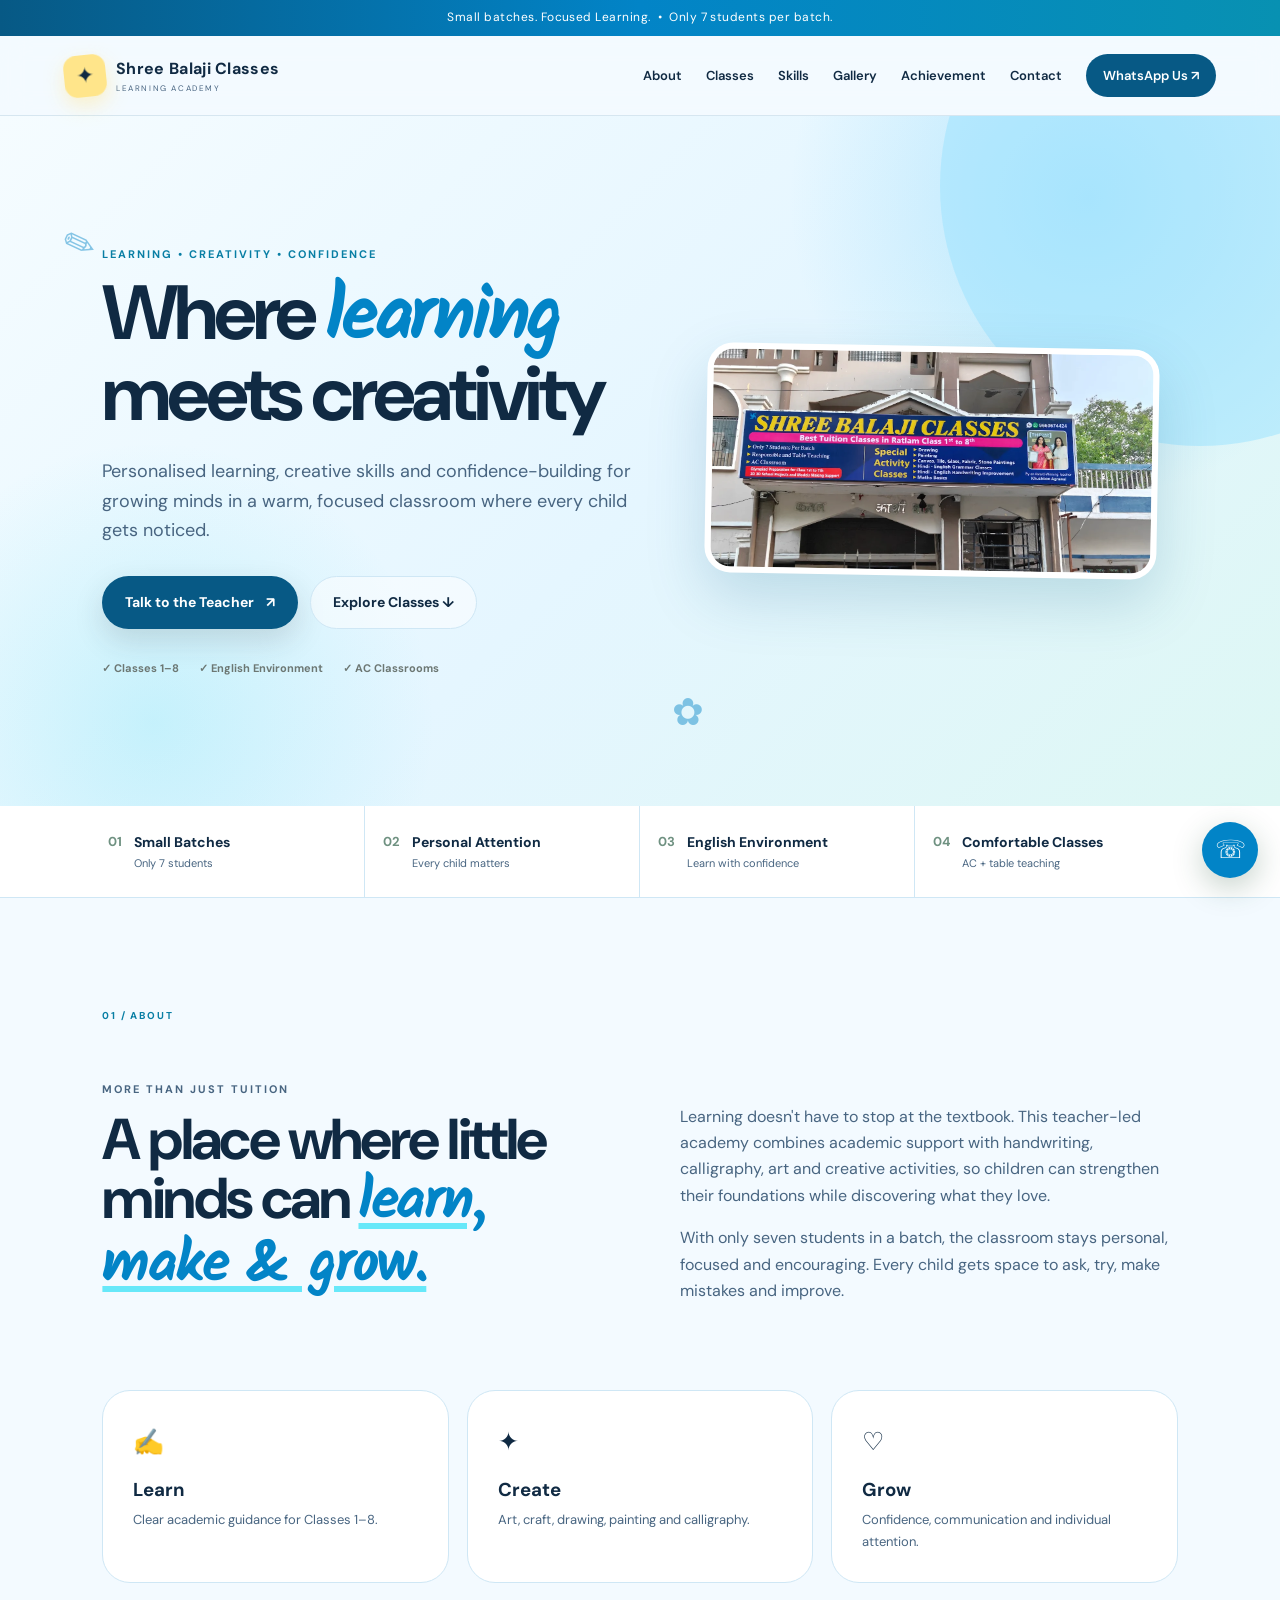
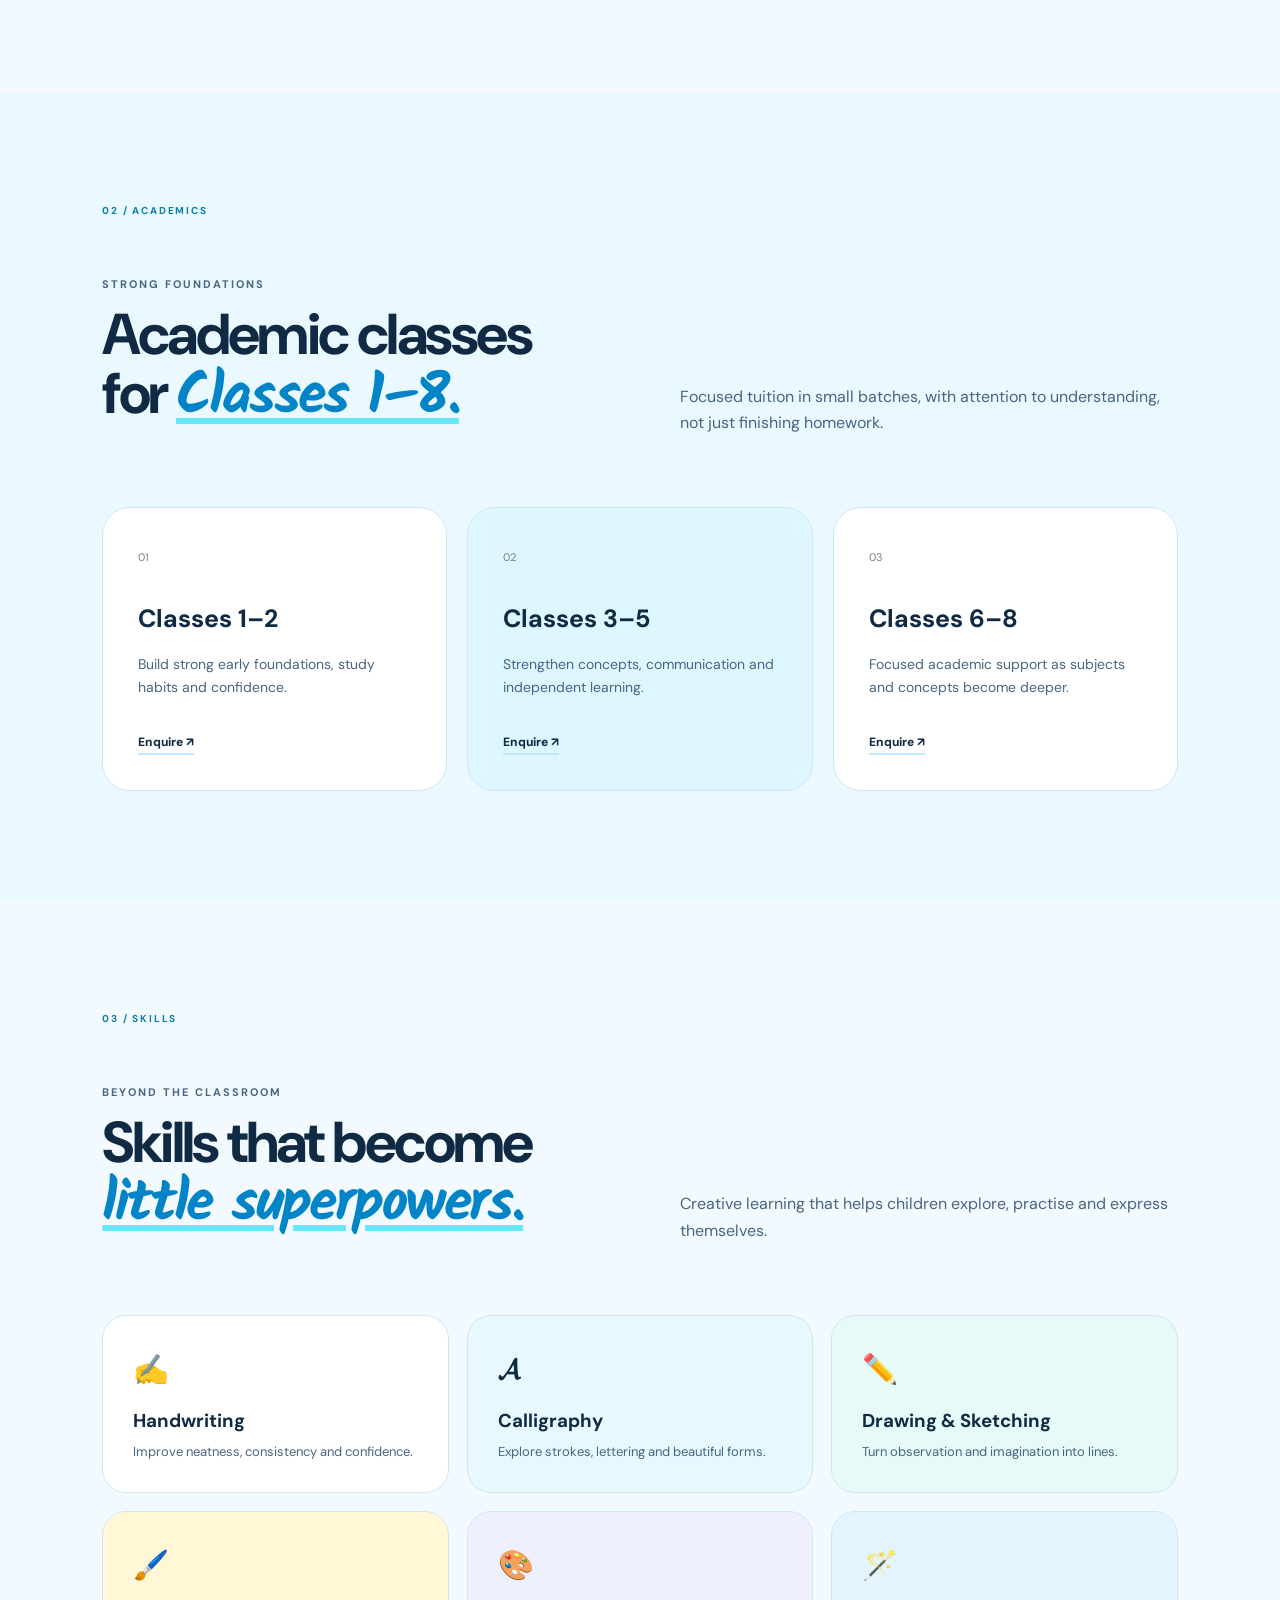
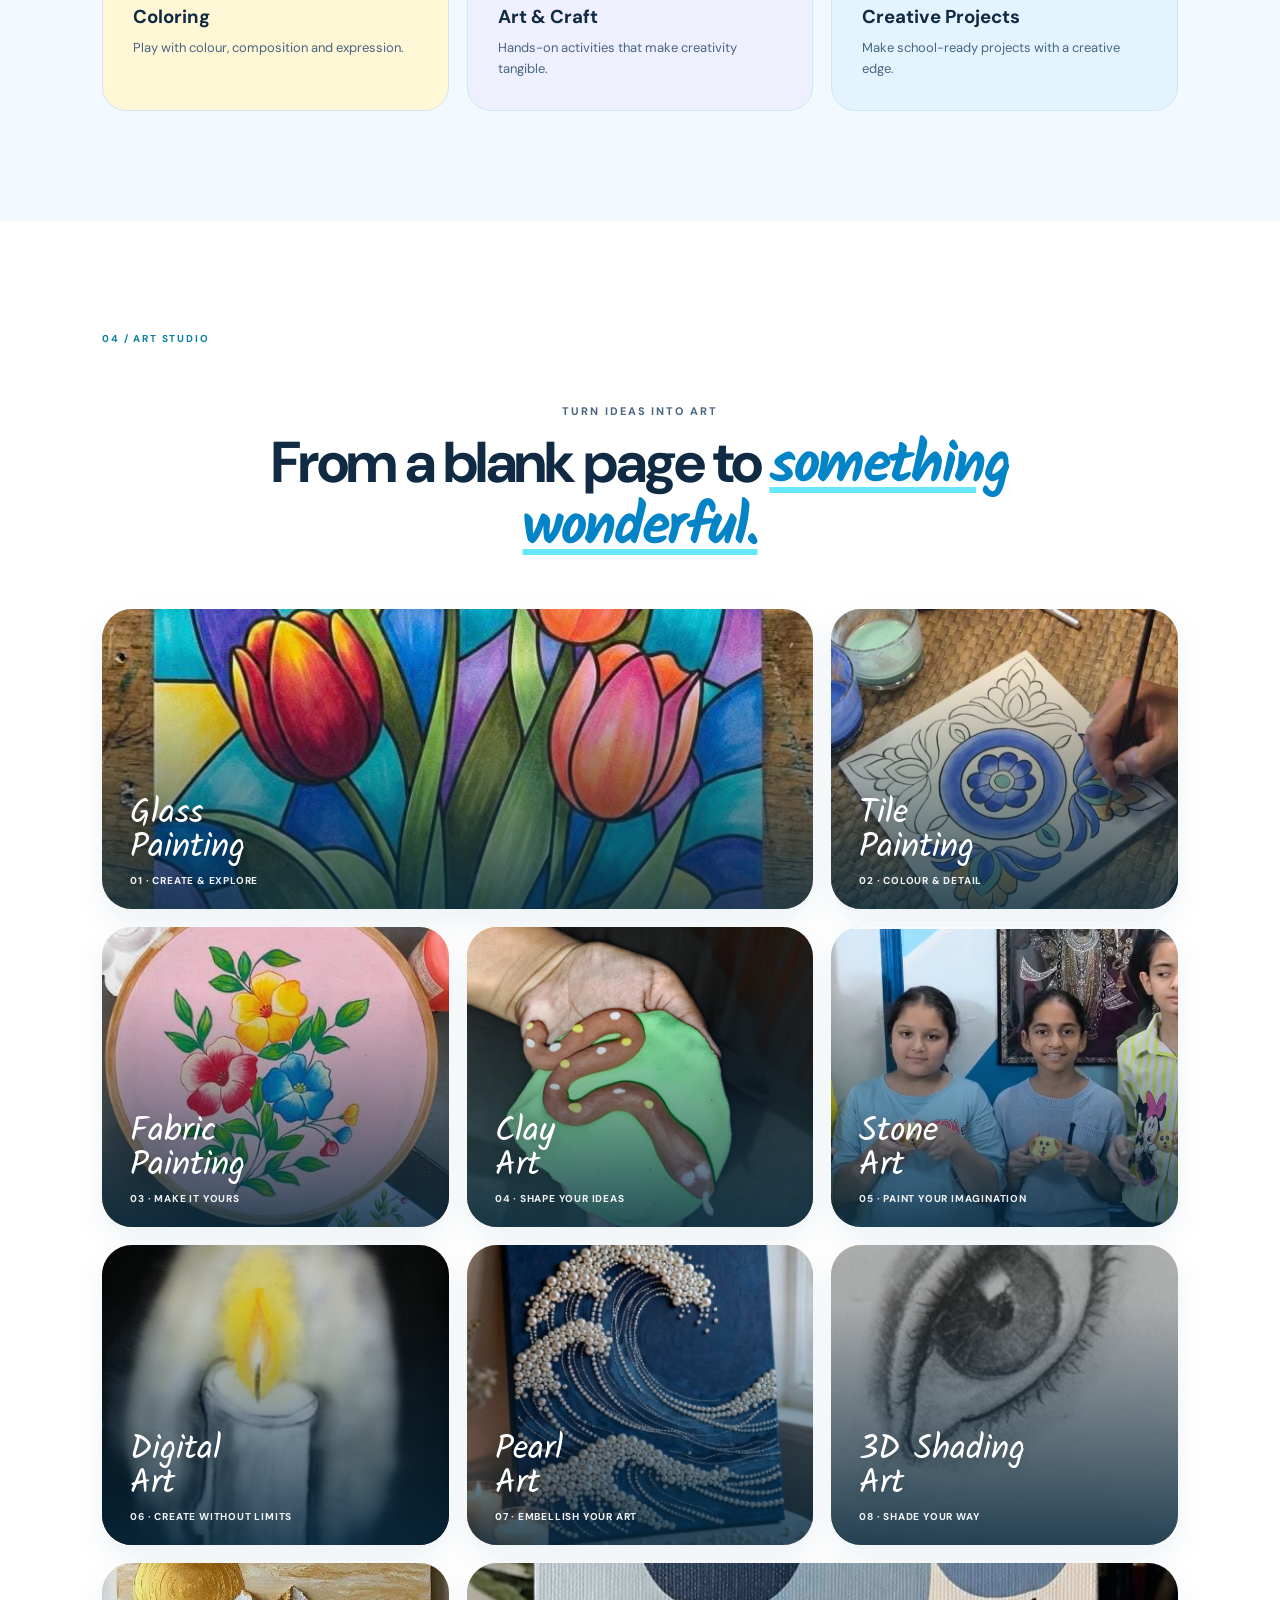
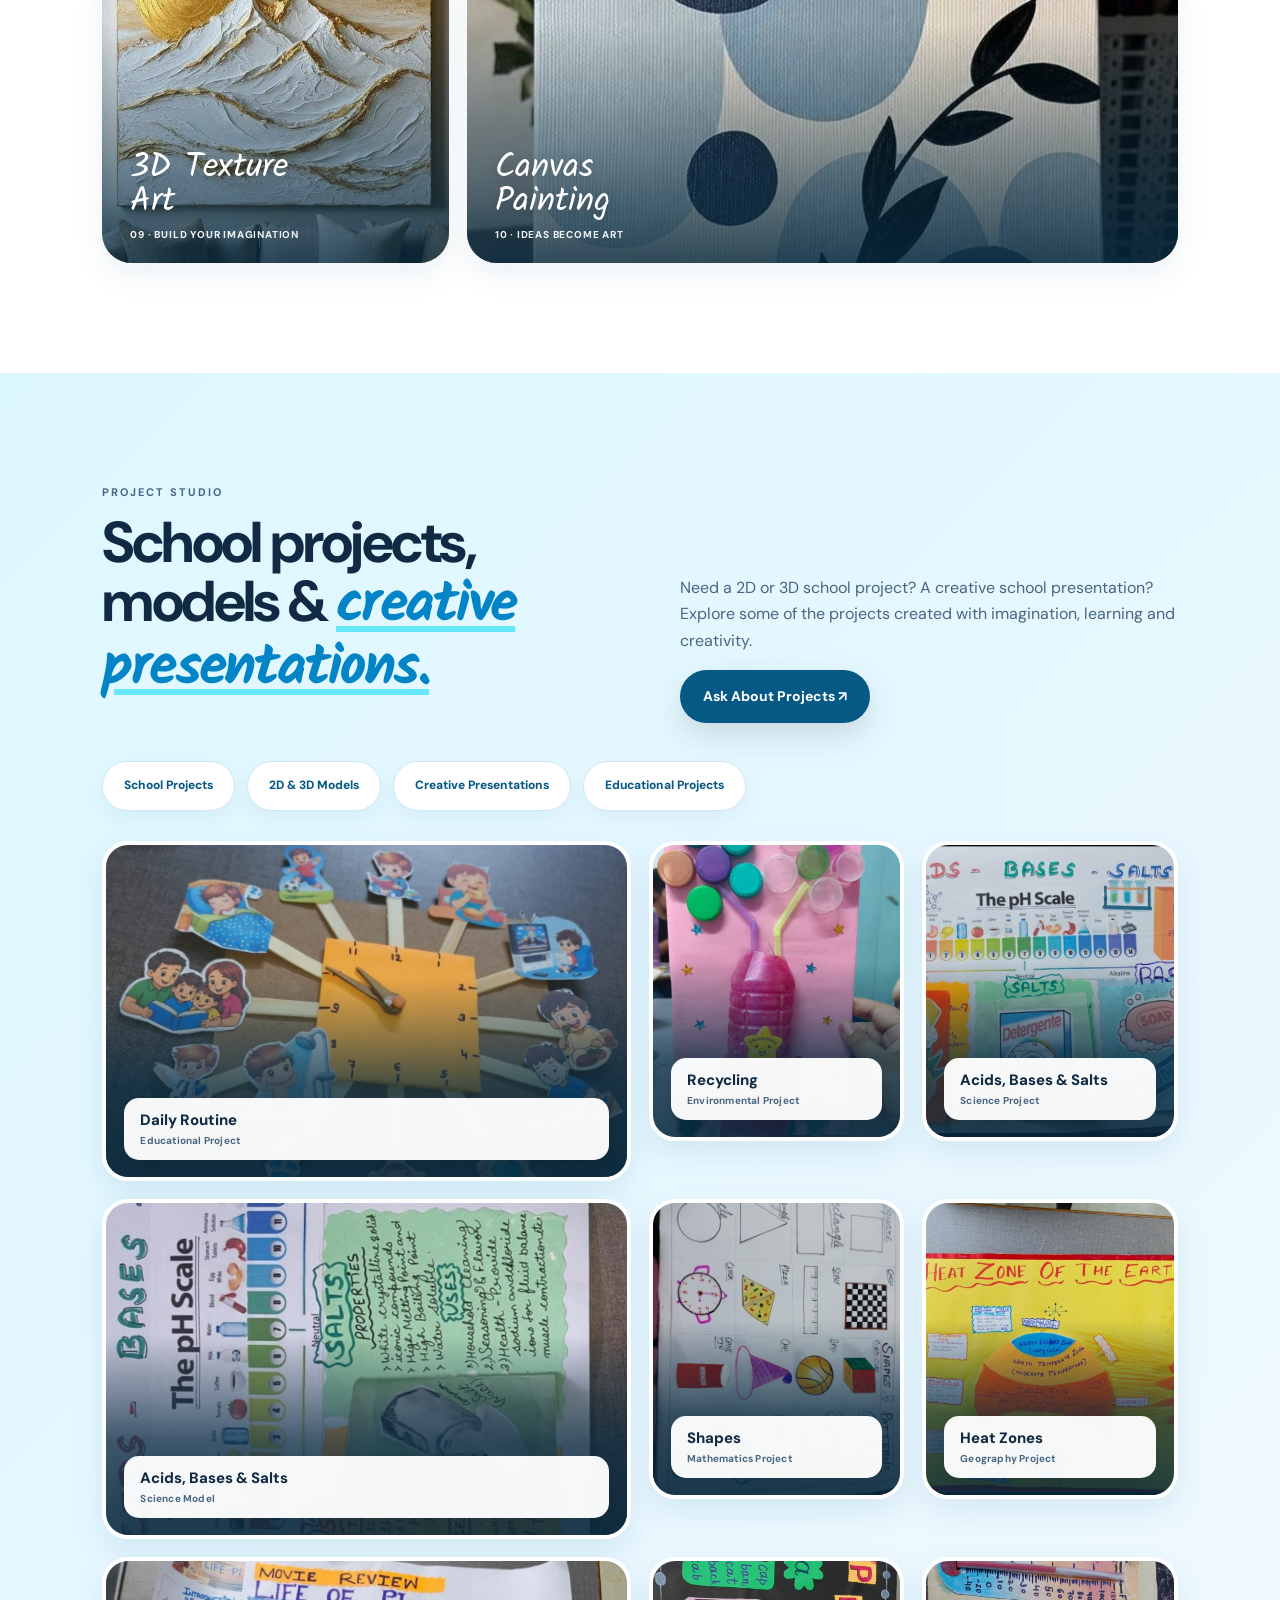
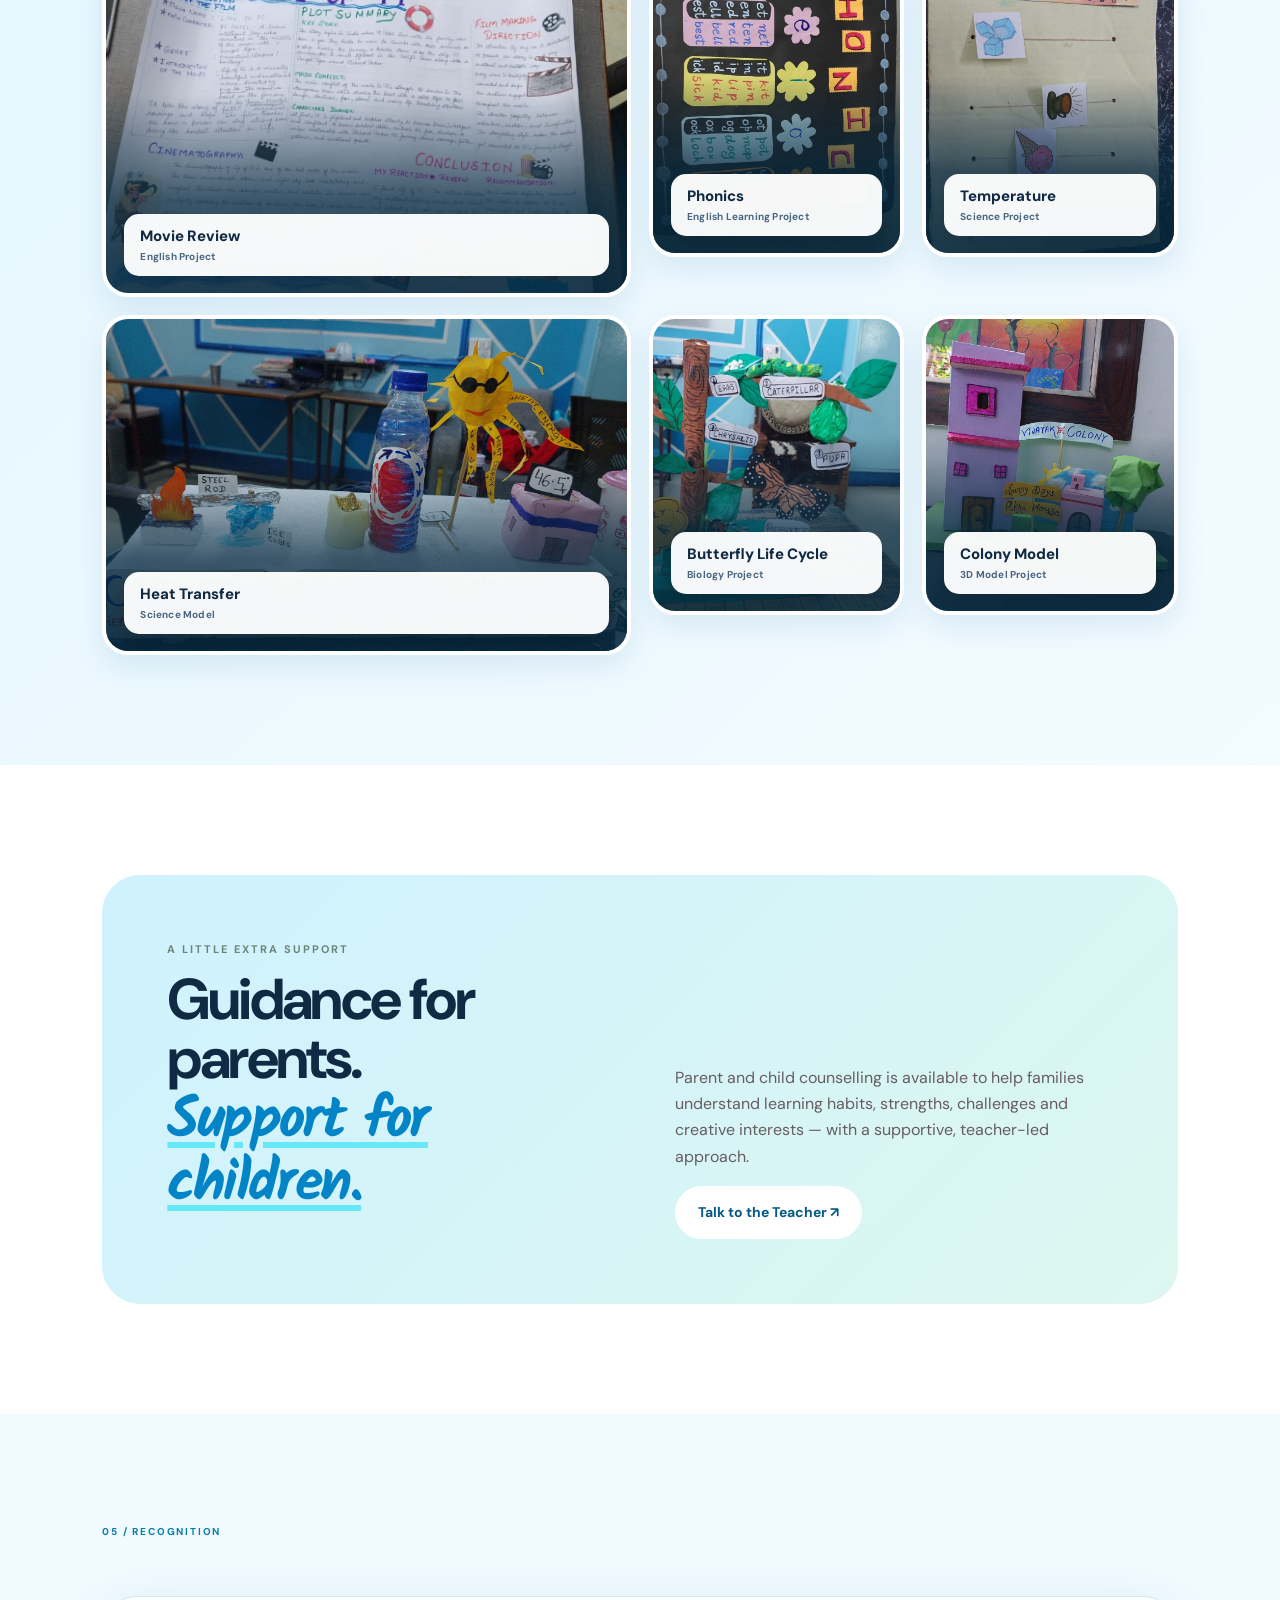
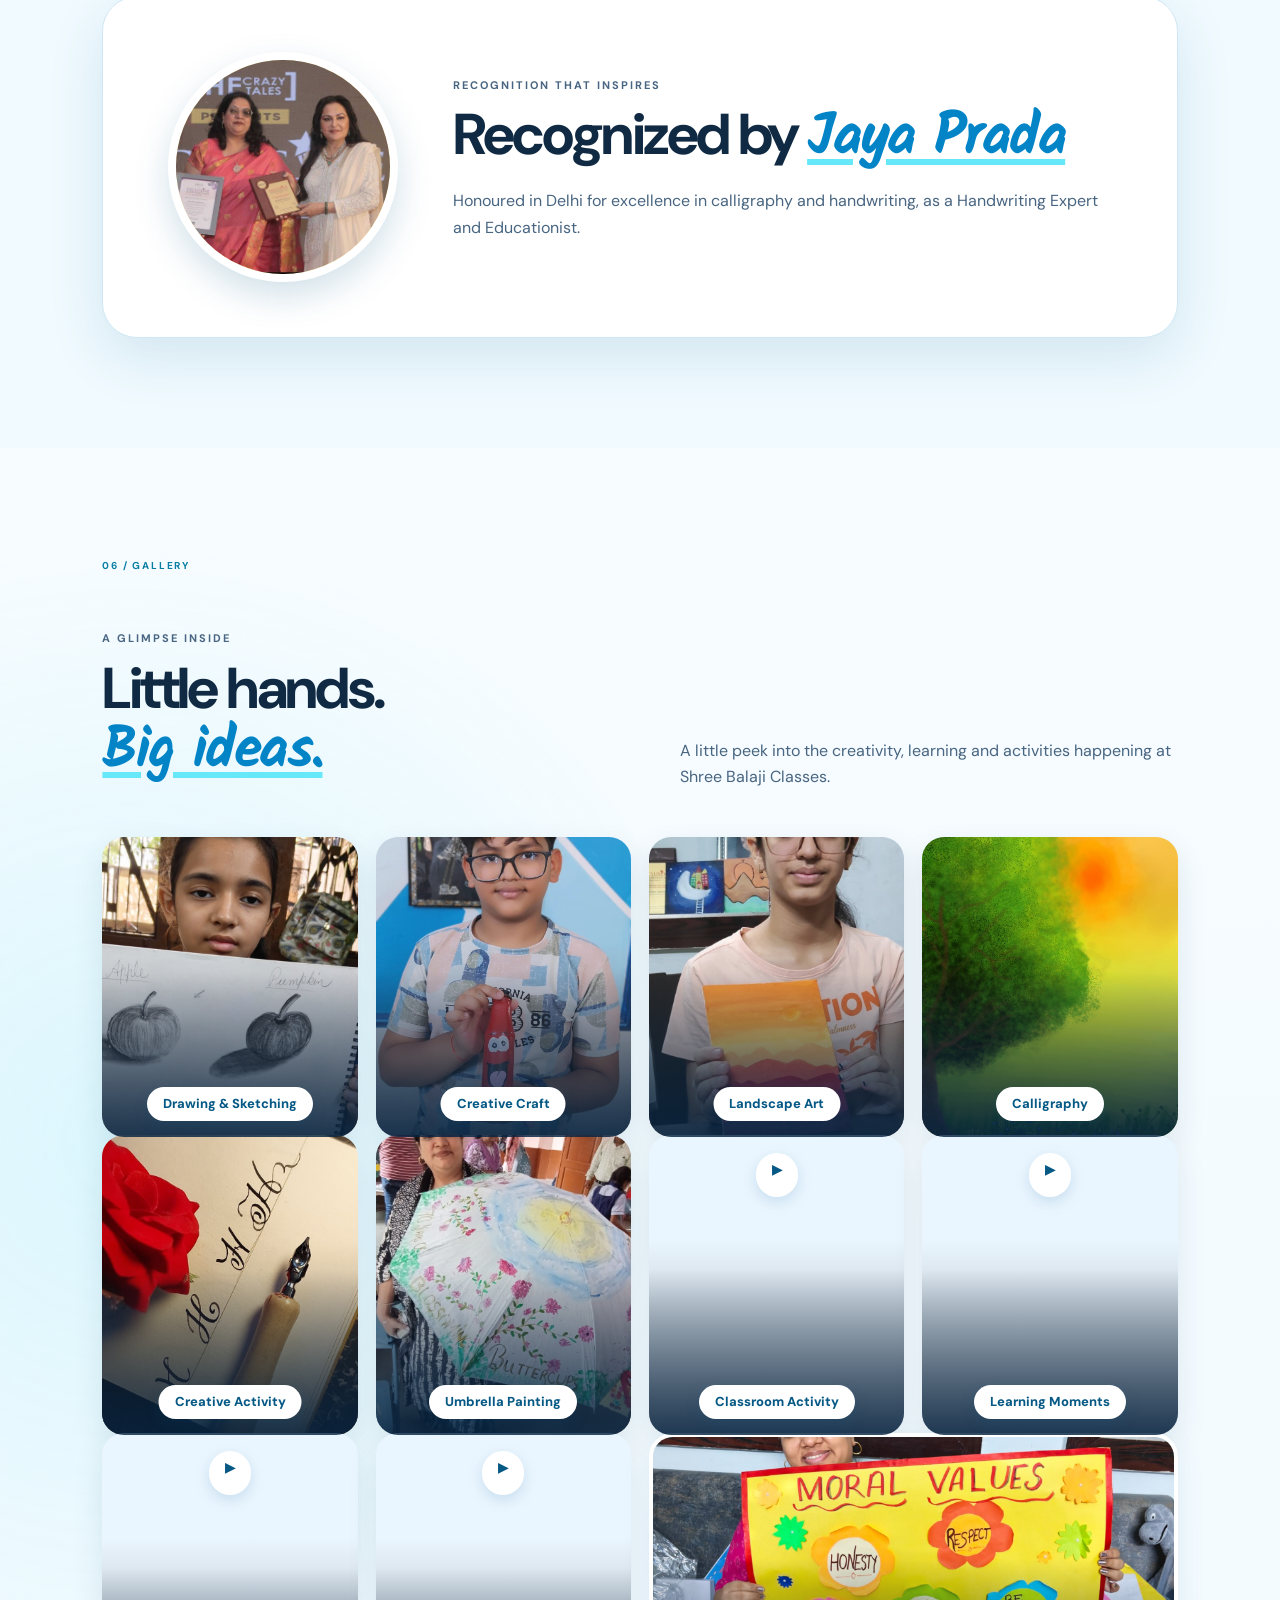
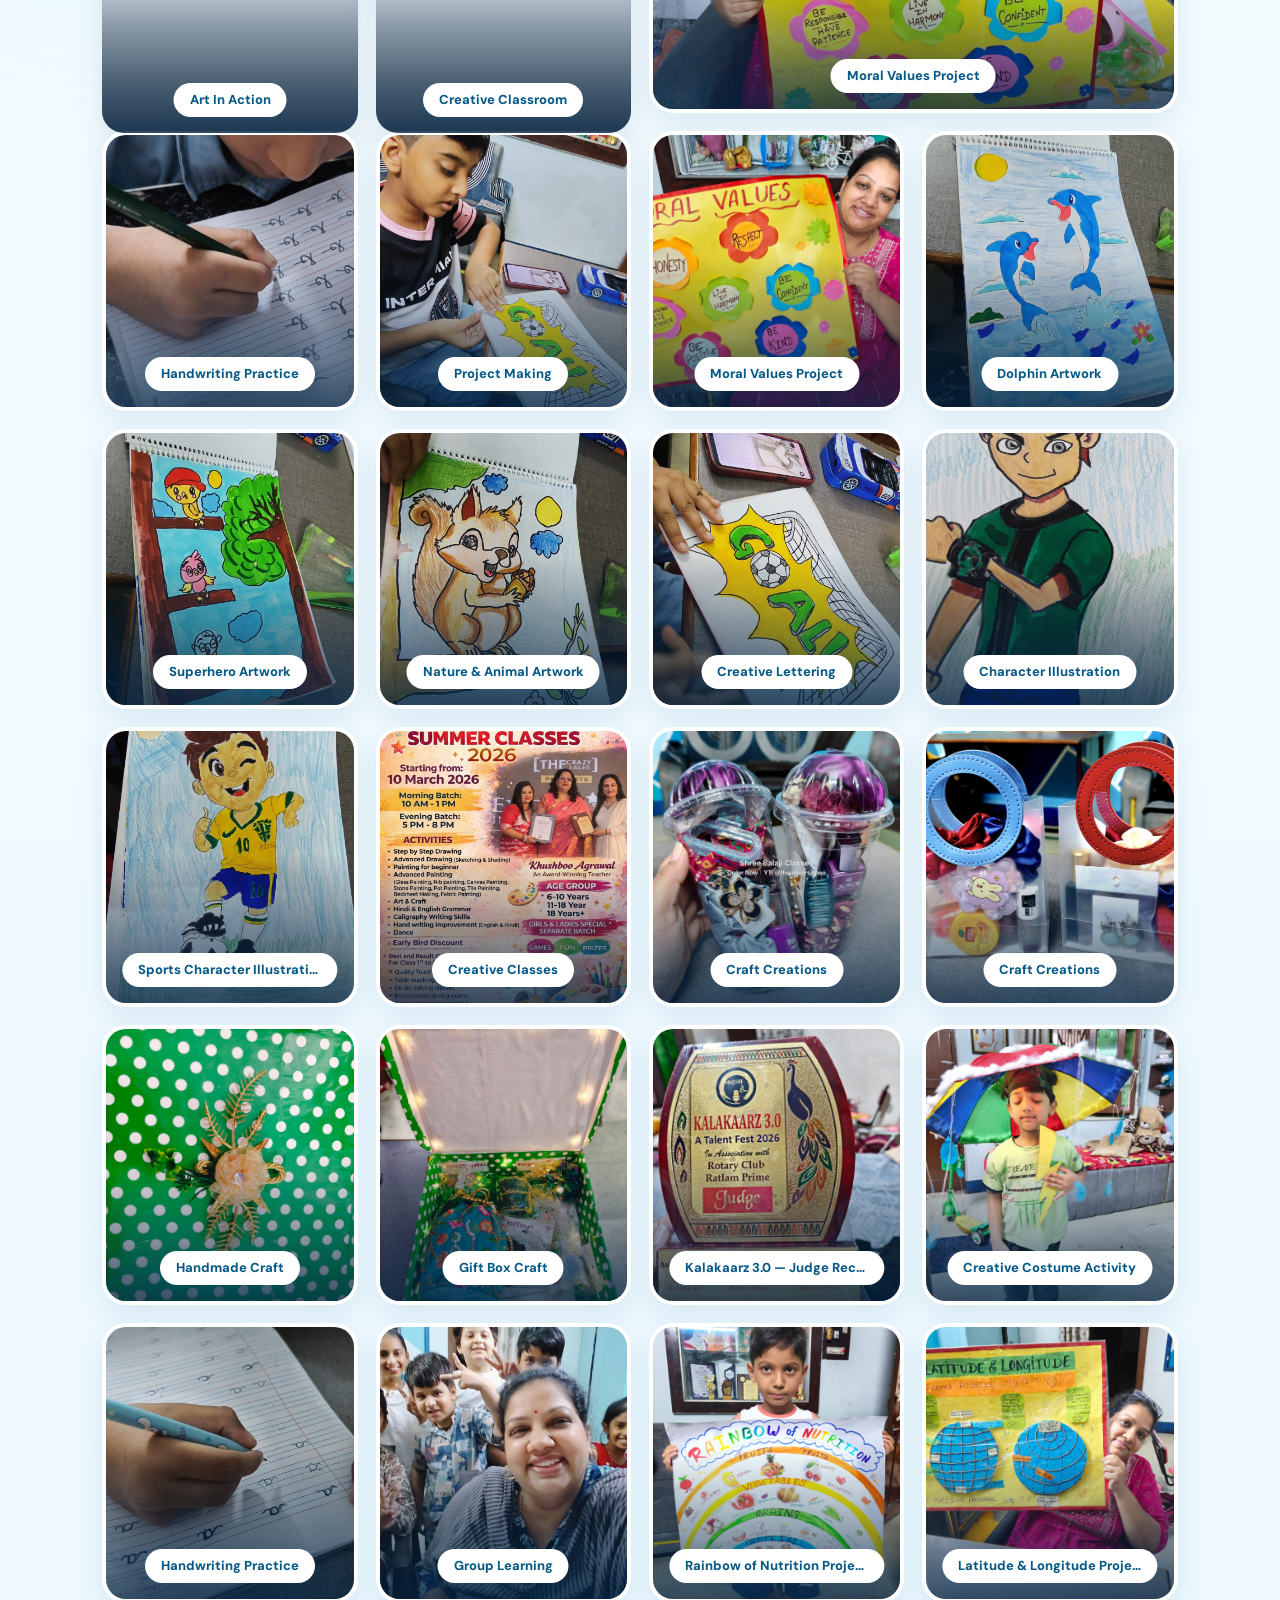
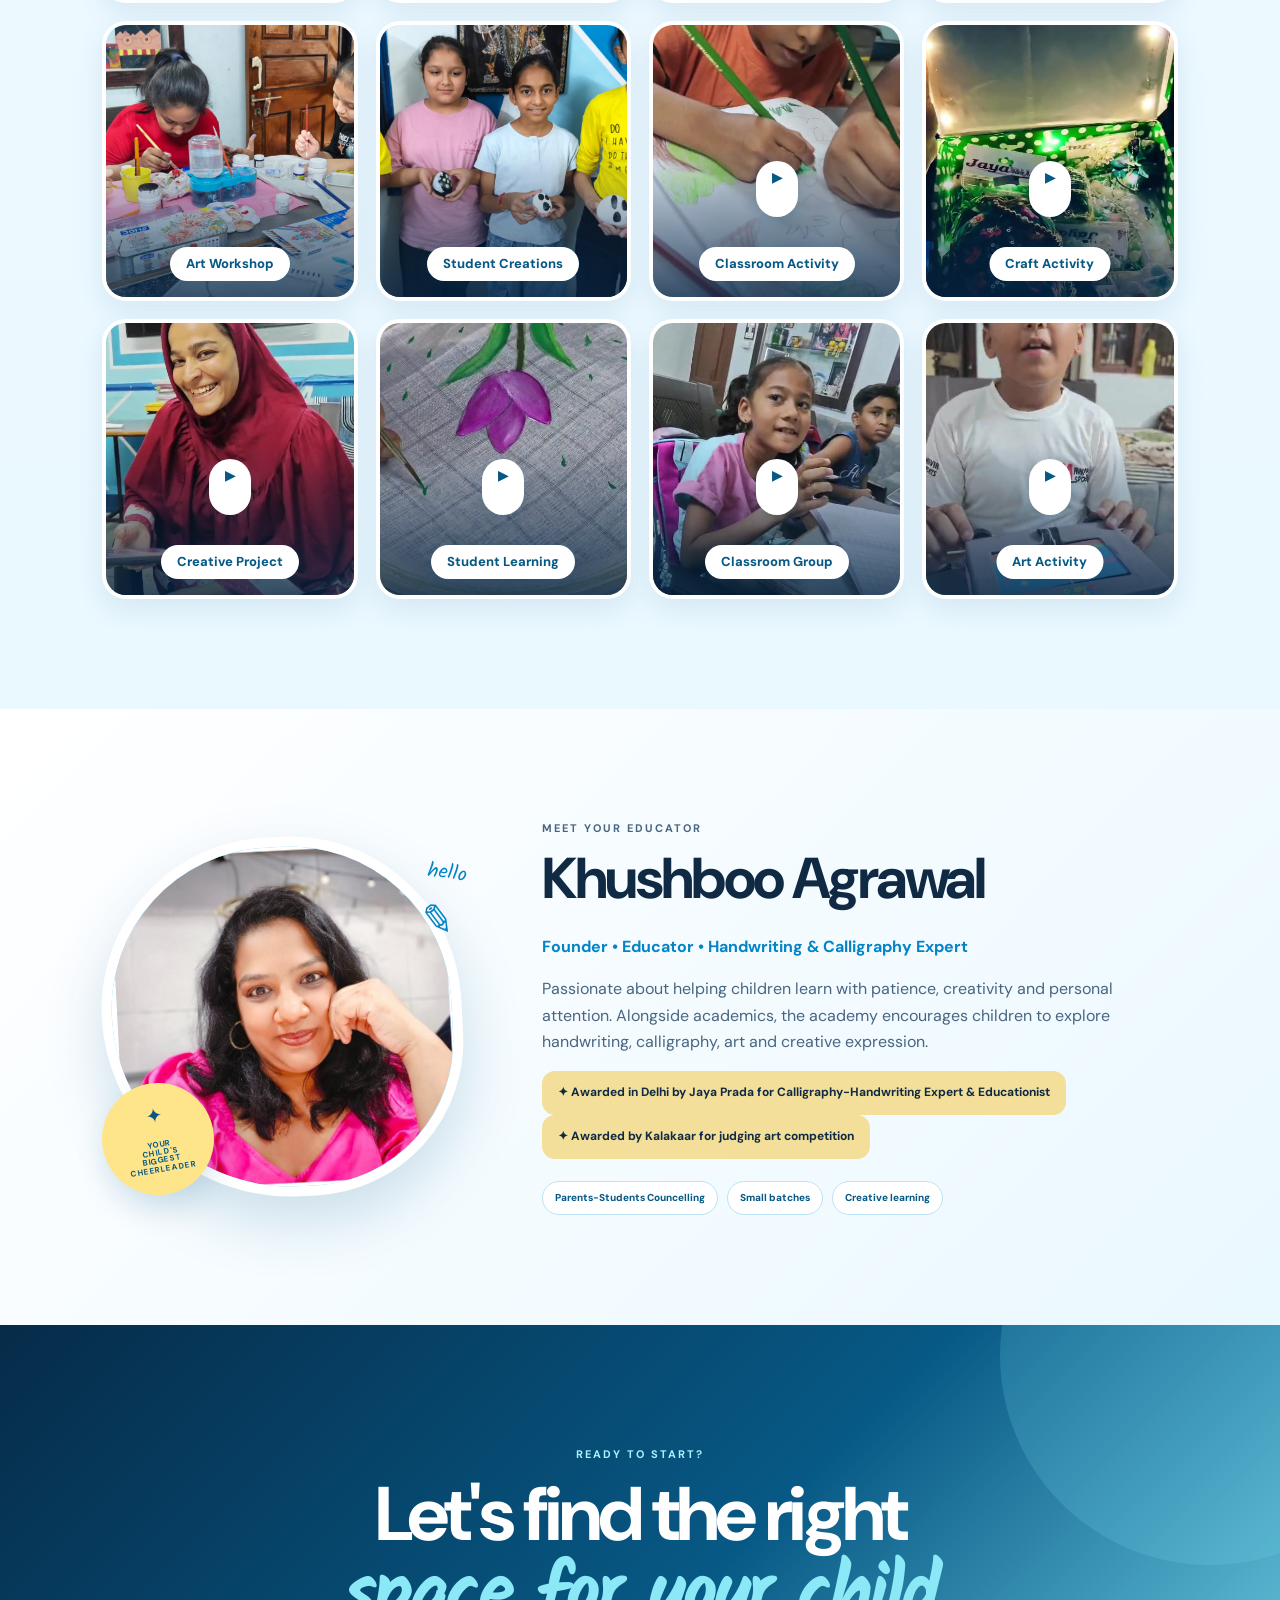
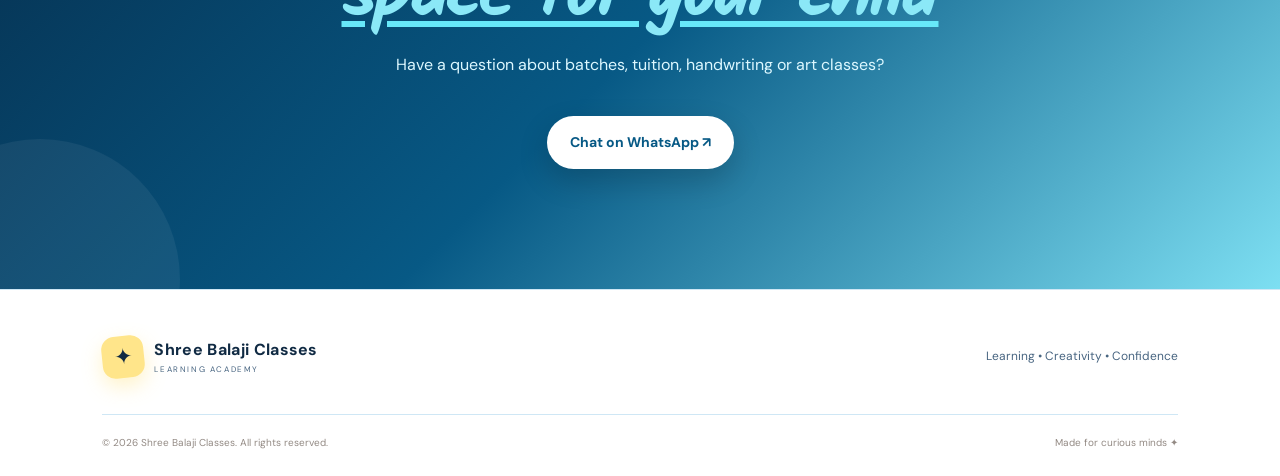
==== commit 8ab10e38: "Update index.html" ====
--- a/index.html
+++ b/index.html
@@ -991,487 +991,468 @@
 
 
 
-    <!-- =====================================================
-         PROJECT STUDIO
-    ====================================================== -->
-
-    <section
-      id="projects"
-      class="section projects"
+  <!-- =====================================================
+     PROJECT STUDIO
+====================================================== -->
+
+<section
+  id="projects"
+  class="section projects"
+>
+
+  <!-- PROJECT INTRO -->
+
+  <div class="split">
+
+    <div>
+
+      <p class="eyebrow">
+        PROJECT STUDIO
+      </p>
+
+      <h2>
+        School projects,
+        models &
+        <em>creative presentations.</em>
+      </h2>
+
+    </div>
+
+
+    <div>
+
+      <p>
+        Need a 2D or 3D school project?
+        A creative school presentation?
+        Explore some of the projects created
+        with imagination, learning and creativity.
+      </p>
+
+      <a
+        class="btn btn-primary whatsapp"
+        href="#"
+        data-message="Hello, I would like to enquire about school and college project making."
+      >
+        Ask About Projects ↗
+      </a>
+
+    </div>
+
+  </div>
+
+
+
+  <!-- PROJECT CATEGORY PILLS -->
+
+  <div class="project-pills">
+
+    <span>
+      School Projects
+    </span>
+
+    <span>
+      2D & 3D Models
+    </span>
+
+    <span>
+      Creative Presentations
+    </span>
+
+    <span>
+      Educational Projects
+    </span>
+
+  </div>
+
+
+
+  <!-- =================================================
+       PROJECT IMAGE GRID
+  ================================================== -->
+
+  <div class="project-gallery-grid">
+
+
+    <!-- 01. DAILY ROUTINE -->
+
+    <button
+      class="project-gallery-card project-gallery-wide"
+      type="button"
+      data-project-image="assets/media/project-daily-routine.jpg"
     >
 
-
-      <!-- PROJECT INTRO -->
-
-      <div class="split">
-
-        <div>
-
-          <p class="eyebrow">
-            PROJECT STUDIO
-          </p>
-
-          <h2>
-
-            School projects,
-            models &
-
-            <em>
-              creative presentations.
-            </em>
-
-          </h2>
-
-        </div>
-
-
-        <div>
-
-          <p>
-
-            Need a 2D or 3D school project?
-            A decorative project?
-            A creative school or college presentation?
-
-            This is where ideas get turned into something
-            students can proudly put on the table.
-
-          </p>
-
-
-          <a
-            class="btn btn-primary whatsapp"
-            href="#"
-            data-message="Hello, I would like to enquire about school/college project making and presentations."
-          >
-
-            Ask About Projects ↗
-
-          </a>
-
-        </div>
-
-      </div>
-
-
-
-      <!-- PROJECT CATEGORY PILLS -->
-
-      <div class="project-pills">
-
-        <span>
-          2D Projects
-        </span>
-
-        <span>
-          3D Models
-        </span>
-
-        <span>
-          Creative & Decorative Projects
-        </span>
-
-        <span>
-          School Presentations
-        </span>
-
-        <span>
-          College Presentations
-        </span>
-
-      </div>
-
-
-
-      <!-- =================================================
-           PROJECT IMAGE GRID
-      ================================================== -->
-
-      <div class="project-gallery-grid">
-
-
-        <!-- PROJECT 01 -->
-
-        <button
-          class="project-gallery-card project-gallery-wide"
-          type="button"
-          data-project-image="assets/media/project-making-1.jpg"
-        >
-
-          <img
-            src="assets/media/project-making-1.jpg"
-            alt="Creative school project model"
-          >
-
-          <span class="project-gallery-title">
-
-            <strong>
-              Creative School Project
-            </strong>
-
-            <small>
-              3D Model · Project Making
-            </small>
-
-          </span>
-
-        </button>
-
-
-
-        <!-- PROJECT 02 -->
-
-        <button
-          class="project-gallery-card"
-          type="button"
-          data-project-image="assets/media/project-moral-values-1.jpg"
-        >
-
-          <img
-            src="assets/media/project-moral-values-1.jpg"
-            alt="Moral values school project"
-          >
-
-          <span class="project-gallery-title">
-
-            <strong>
-              Moral Values Project
-            </strong>
-
-            <small>
-              School Presentation
-            </small>
-
-          </span>
-
-        </button>
-
-
-
-        <!-- PROJECT 03 -->
-
-        <button
-          class="project-gallery-card"
-          type="button"
-          data-project-image="assets/media/project-moral-values-2.jpg"
-        >
-
-          <img
-            src="assets/media/project-moral-values-2.jpg"
-            alt="Moral values creative school project"
-          >
-
-          <span class="project-gallery-title">
-
-            <strong>
-              Moral Values
-            </strong>
-
-            <small>
-              Creative Presentation
-            </small>
-
-          </span>
-
-        </button>
-
-
-
-        <!-- PROJECT 04 -->
-
-        <button
-          class="project-gallery-card project-gallery-wide"
-          type="button"
-          data-project-image="assets/media/rainbow-of-nutrition-project.jpg"
-        >
-
-          <img
-            src="assets/media/rainbow-of-nutrition-project.jpg"
-            alt="Rainbow of nutrition school project"
-          >
-
-          <span class="project-gallery-title">
-
-            <strong>
-              Rainbow of Nutrition
-            </strong>
-
-            <small>
-              Science & Health Project
-            </small>
-
-          </span>
-
-        </button>
-
-
-
-        <!-- PROJECT 05 -->
-
-        <button
-          class="project-gallery-card"
-          type="button"
-          data-project-image="assets/media/latitude-longitude-project.jpg"
-        >
-
-          <img
-            src="assets/media/latitude-longitude-project.jpg"
-            alt="Latitude and longitude geography project"
-          >
-
-          <span class="project-gallery-title">
-
-            <strong>
-              Latitude & Longitude
-            </strong>
-
-            <small>
-              Geography Project
-            </small>
-
-          </span>
-
-        </button>
-
-
-
-        <!-- PROJECT 06 -->
-
-        <button
-          class="project-gallery-card"
-          type="button"
-          data-project-image="assets/media/student-creations-group.jpg"
-        >
-
-          <img
-            src="assets/media/student-creations-group.jpg"
-            alt="Group of student creations"
-          >
-
-          <span class="project-gallery-title">
-
-            <strong>
-              Student Creations
-            </strong>
-
-            <small>
-              Creative Project Collection
-            </small>
-
-          </span>
-
-        </button>
-
-
-
-        <!-- PROJECT 07 -->
-
-        <button
-          class="project-gallery-card project-gallery-wide"
-          type="button"
-          data-project-image="assets/media/pearl-art.jpg"
-        >
-
-          <img
-            src="assets/media/pearl-art.jpg"
-            alt="Pearl art creative project"
-          >
-
-          <span class="project-gallery-title">
-
-            <strong>
-              Creative Decorative Art
-            </strong>
-
-            <small>
-              Handmade Project
-            </small>
-
-          </span>
-
-        </button>
-
-
-
-        <!-- PROJECT 08 -->
-
-        <button
-          class="project-gallery-card"
-          type="button"
-          data-project-image="assets/media/stone-art.jpg"
-        >
-
-          <img
-            src="assets/media/stone-art.jpg"
-            alt="Stone art project"
-          >
-
-          <span class="project-gallery-title">
-
-            <strong>
-              Stone Art
-            </strong>
-
-            <small>
-              Creative & Decorative Project
-            </small>
-
-          </span>
-
-        </button>
-
-
-
-        <!-- PROJECT 09 -->
-
-        <button
-          class="project-gallery-card"
-          type="button"
-          data-project-image="assets/media/craft-creations-1.jpg"
-        >
-
-          <img
-            src="assets/media/craft-creations-1.jpg"
-            alt="Student craft creation"
-          >
-
-          <span class="project-gallery-title">
-
-            <strong>
-              Craft Creations
-            </strong>
-
-            <small>
-              Handmade School Project
-            </small>
-
-          </span>
-
-        </button>
-
-
-
-        <!-- PROJECT 10 -->
-
-        <button
-          class="project-gallery-card project-gallery-wide"
-          type="button"
-          data-project-image="assets/media/craft-creations-2.jpg"
-        >
-
-          <img
-            src="assets/media/craft-creations-2.jpg"
-            alt="Creative craft school project"
-          >
-
-          <span class="project-gallery-title">
-
-            <strong>
-              Creative Craft
-            </strong>
-
-            <small>
-              Art & Craft Project
-            </small>
-
-          </span>
-
-        </button>
-
-
-
-        <!-- PROJECT 11 -->
-
-        <button
-          class="project-gallery-card"
-          type="button"
-          data-project-image="assets/media/gift-box-craft.jpg"
-        >
-
-          <img
-            src="assets/media/gift-box-craft.jpg"
-            alt="Gift box craft project"
-          >
-
-          <span class="project-gallery-title">
-
-            <strong>
-              Gift Box Craft
-            </strong>
-
-            <small>
-              Decorative Project
-            </small>
-
-          </span>
-
-        </button>
-
-
-
-        <!-- PROJECT 12 -->
-
-        <button
-          class="project-gallery-card"
-          type="button"
-          data-project-image="assets/media/creative-umbrella-costume.jpg"
-        >
-
-          <img
-            src="assets/media/creative-umbrella-costume.jpg"
-            alt="Creative umbrella costume project"
-          >
-
-          <span class="project-gallery-title">
-
-            <strong>
-              Creative Umbrella Project
-            </strong>
-
-            <small>
-              Creative & Decorative Work
-            </small>
-
-          </span>
-
-        </button>
-
-
-      </div>
-
-
-      <!-- =================================================
-           PROJECT LIGHTBOX
-      ================================================== -->
-
-      <div
-        id="projectGalleryLightbox"
-        class="project-gallery-lightbox"
-        aria-hidden="true"
+      <img
+        src="assets/media/project-daily-routine.jpg"
+        alt="Daily Routine school project"
       >
 
-        <button
-          id="projectGalleryLightboxClose"
-          class="project-gallery-lightbox-close"
-          type="button"
-          aria-label="Close project image"
-        >
-
-          &times;
-
-        </button>
-
-
-        <img
-          id="projectGalleryLightboxImage"
-          src=""
-          alt="Project preview"
-        >
-
-      </div>
-
-    </section>
-
+      <span class="project-gallery-title">
+
+        <strong>
+          Daily Routine
+        </strong>
+
+        <small>
+          Educational Project
+        </small>
+
+      </span>
+
+    </button>
+
+
+
+    <!-- 02. RECYCLING -->
+
+    <button
+      class="project-gallery-card"
+      type="button"
+      data-project-image="assets/media/project-recycling.jpg"
+    >
+
+      <img
+        src="assets/media/project-recycling.jpg"
+        alt="Recycling school project"
+      >
+
+      <span class="project-gallery-title">
+
+        <strong>
+          Recycling
+        </strong>
+
+        <small>
+          Environmental Project
+        </small>
+
+      </span>
+
+    </button>
+
+
+
+    <!-- 03. ACIDS BASES SALTS -->
+
+    <button
+      class="project-gallery-card"
+      type="button"
+      data-project-image="assets/media/project-acids-bases-salts.jpg"
+    >
+
+      <img
+        src="assets/media/project-acids-bases-salts.jpg"
+        alt="Acids Bases and Salts science project"
+      >
+
+      <span class="project-gallery-title">
+
+        <strong>
+          Acids, Bases & Salts
+        </strong>
+
+        <small>
+          Science Project
+        </small>
+
+      </span>
+
+    </button>
+
+
+
+    <!-- 04. ACIDS BASES SALTS 2 -->
+
+    <button
+      class="project-gallery-card project-gallery-wide"
+      type="button"
+      data-project-image="assets/media/project-acids-bases-salts-2.jpg"
+    >
+
+      <img
+        src="assets/media/project-acids-bases-salts-2.jpg"
+        alt="Acids Bases and Salts creative science project"
+      >
+
+      <span class="project-gallery-title">
+
+        <strong>
+          Acids, Bases & Salts
+        </strong>
+
+        <small>
+          Science Model
+        </small>
+
+      </span>
+
+    </button>
+
+
+
+    <!-- 05. SHAPES -->
+
+    <button
+      class="project-gallery-card"
+      type="button"
+      data-project-image="assets/media/project-shapes.jpg"
+    >
+
+      <img
+        src="assets/media/project-shapes.jpg"
+        alt="Shapes mathematics project"
+      >
+
+      <span class="project-gallery-title">
+
+        <strong>
+          Shapes
+        </strong>
+
+        <small>
+          Mathematics Project
+        </small>
+
+      </span>
+
+    </button>
+
+
+
+    <!-- 06. HEAT ZONE -->
+
+    <button
+      class="project-gallery-card"
+      type="button"
+      data-project-image="assets/media/project-heat-zone.jpg"
+    >
+
+      <img
+        src="assets/media/project-heat-zone.jpg"
+        alt="Heat Zone geography project"
+      >
+
+      <span class="project-gallery-title">
+
+        <strong>
+          Heat Zones
+        </strong>
+
+        <small>
+          Geography Project
+        </small>
+
+      </span>
+
+    </button>
+
+
+
+    <!-- 07. MOVIE REVIEW -->
+
+    <button
+      class="project-gallery-card project-gallery-wide"
+      type="button"
+      data-project-image="assets/media/project-movie-review.jpg"
+    >
+
+      <img
+        src="assets/media/project-movie-review.jpg"
+        alt="Movie Review school project"
+      >
+
+      <span class="project-gallery-title">
+
+        <strong>
+          Movie Review
+        </strong>
+
+        <small>
+          English Project
+        </small>
+
+      </span>
+
+    </button>
+
+
+
+    <!-- 08. PHONICS -->
+
+    <button
+      class="project-gallery-card"
+      type="button"
+      data-project-image="assets/media/project-phonics.jpg"
+    >
+
+      <img
+        src="assets/media/project-phonics.jpg"
+        alt="Phonics educational project"
+      >
+
+      <span class="project-gallery-title">
+
+        <strong>
+          Phonics
+        </strong>
+
+        <small>
+          English Learning Project
+        </small>
+
+      </span>
+
+    </button>
+
+
+
+    <!-- 09. TEMPERATURE -->
+
+    <button
+      class="project-gallery-card"
+      type="button"
+      data-project-image="assets/media/project-temperature.jpg"
+    >
+
+      <img
+        src="assets/media/project-temperature.jpg"
+        alt="Temperature science project"
+      >
+
+      <span class="project-gallery-title">
+
+        <strong>
+          Temperature
+        </strong>
+
+        <small>
+          Science Project
+        </small>
+
+      </span>
+
+    </button>
+
+
+
+    <!-- 10. HEAT TRANSFER -->
+
+    <button
+      class="project-gallery-card project-gallery-wide"
+      type="button"
+      data-project-image="assets/media/project-heat-transfer.jpg"
+    >
+
+      <img
+        src="assets/media/project-heat-transfer.jpg"
+        alt="Heat Transfer science project"
+      >
+
+      <span class="project-gallery-title">
+
+        <strong>
+          Heat Transfer
+        </strong>
+
+        <small>
+          Science Model
+        </small>
+
+      </span>
+
+    </button>
+
+
+
+    <!-- 11. BUTTERFLY LIFE CYCLE -->
+
+    <button
+      class="project-gallery-card"
+      type="button"
+      data-project-image="assets/media/project-butterfly-life-cycle.jpg"
+    >
+
+      <img
+        src="assets/media/project-butterfly-life-cycle.jpg"
+        alt="Butterfly Life Cycle school project"
+      >
+
+      <span class="project-gallery-title">
+
+        <strong>
+          Butterfly Life Cycle
+        </strong>
+
+        <small>
+          Biology Project
+        </small>
+
+      </span>
+
+    </button>
+
+
+
+    <!-- 12. COLONY MODEL -->
+
+    <button
+      class="project-gallery-card"
+      type="button"
+      data-project-image="assets/media/project-colony-model.jpg"
+    >
+
+      <img
+        src="assets/media/project-colony-model.jpg"
+        alt="Colony Model school project"
+      >
+
+      <span class="project-gallery-title">
+
+        <strong>
+          Colony Model
+        </strong>
+
+        <small>
+          3D Model Project
+        </small>
+
+      </span>
+
+    </button>
+
+
+  </div>
+
+
+
+  <!-- =================================================
+       PROJECT LIGHTBOX
+  ================================================== -->
+
+  <div
+    id="projectGalleryLightbox"
+    class="project-gallery-lightbox"
+    aria-hidden="true"
+  >
+
+    <button
+      id="projectGalleryLightboxClose"
+      class="project-gallery-lightbox-close"
+      type="button"
+      aria-label="Close project image"
+    >
+      &times;
+    </button>
+
+
+    <img
+      id="projectGalleryLightboxImage"
+      src=""
+      alt="Project preview"
+    >
+
+  </div>
+
+</section>
 
 
     <!-- =====================================================
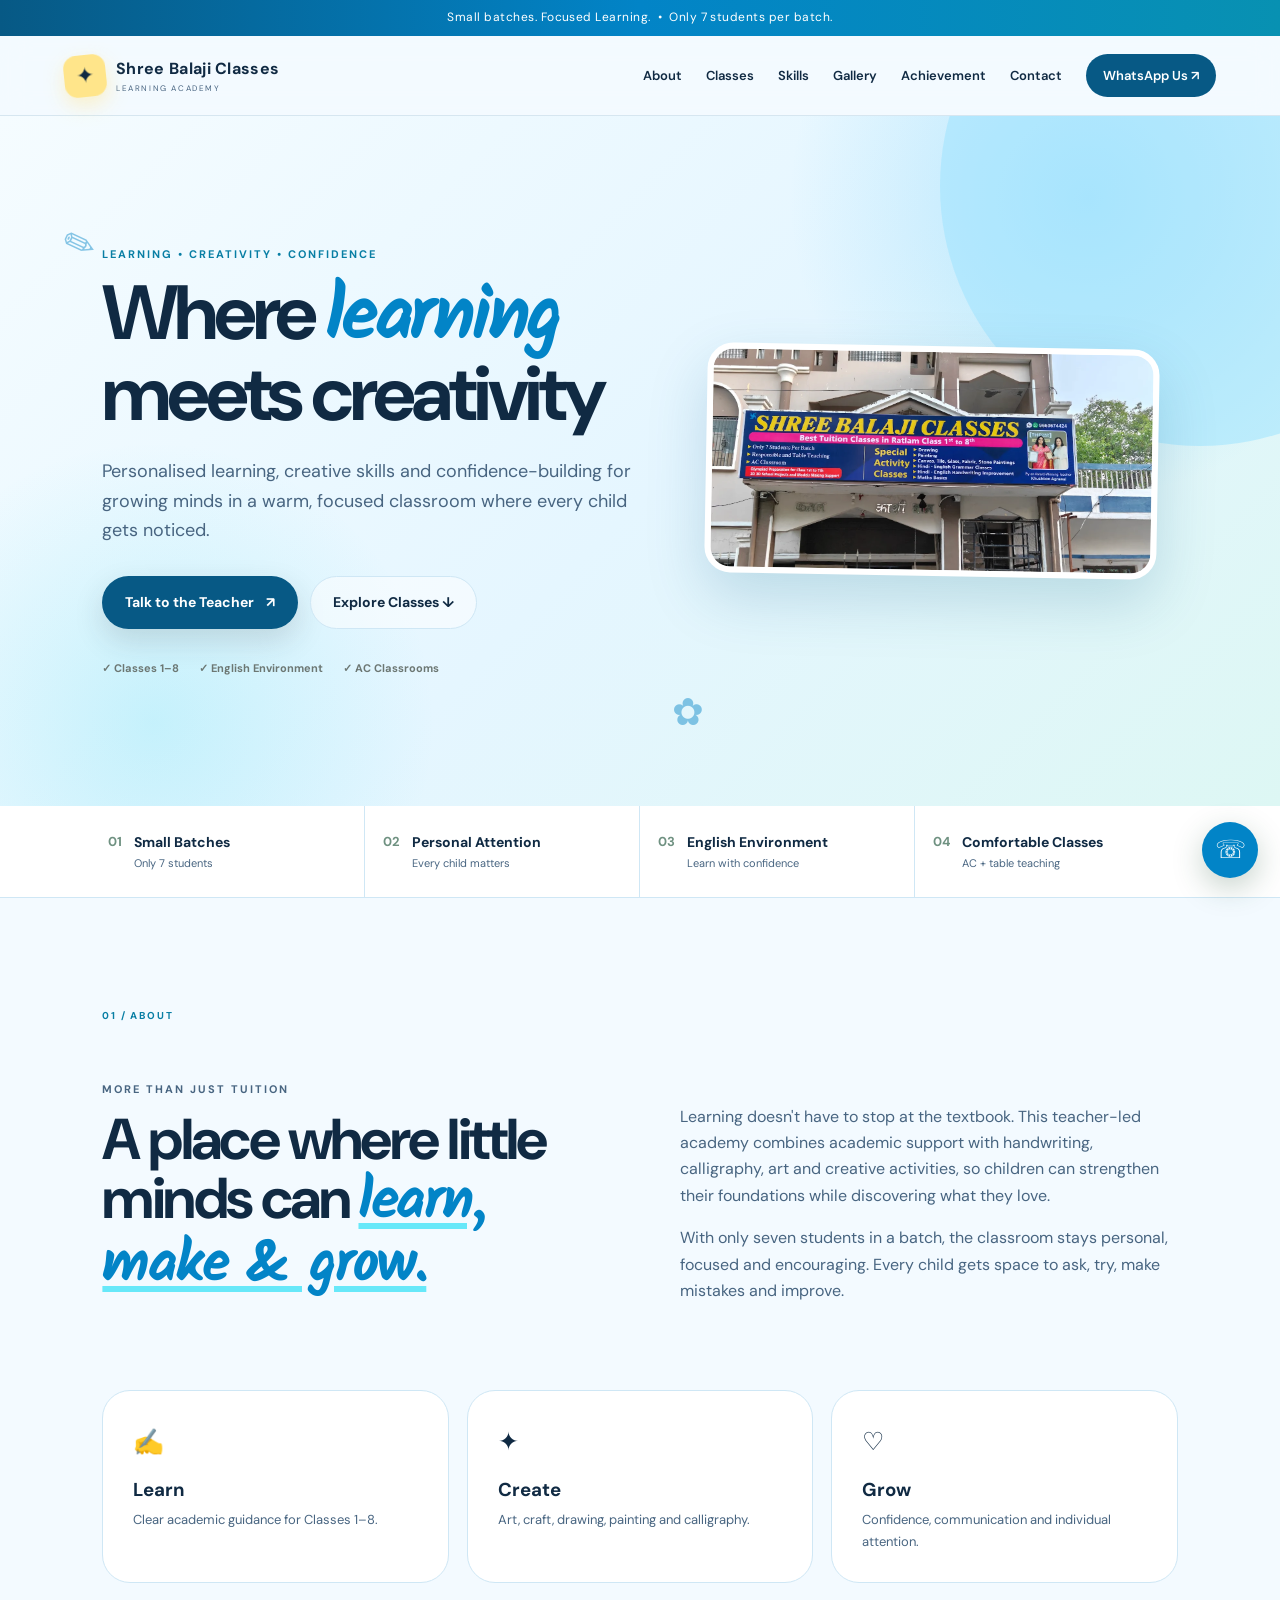
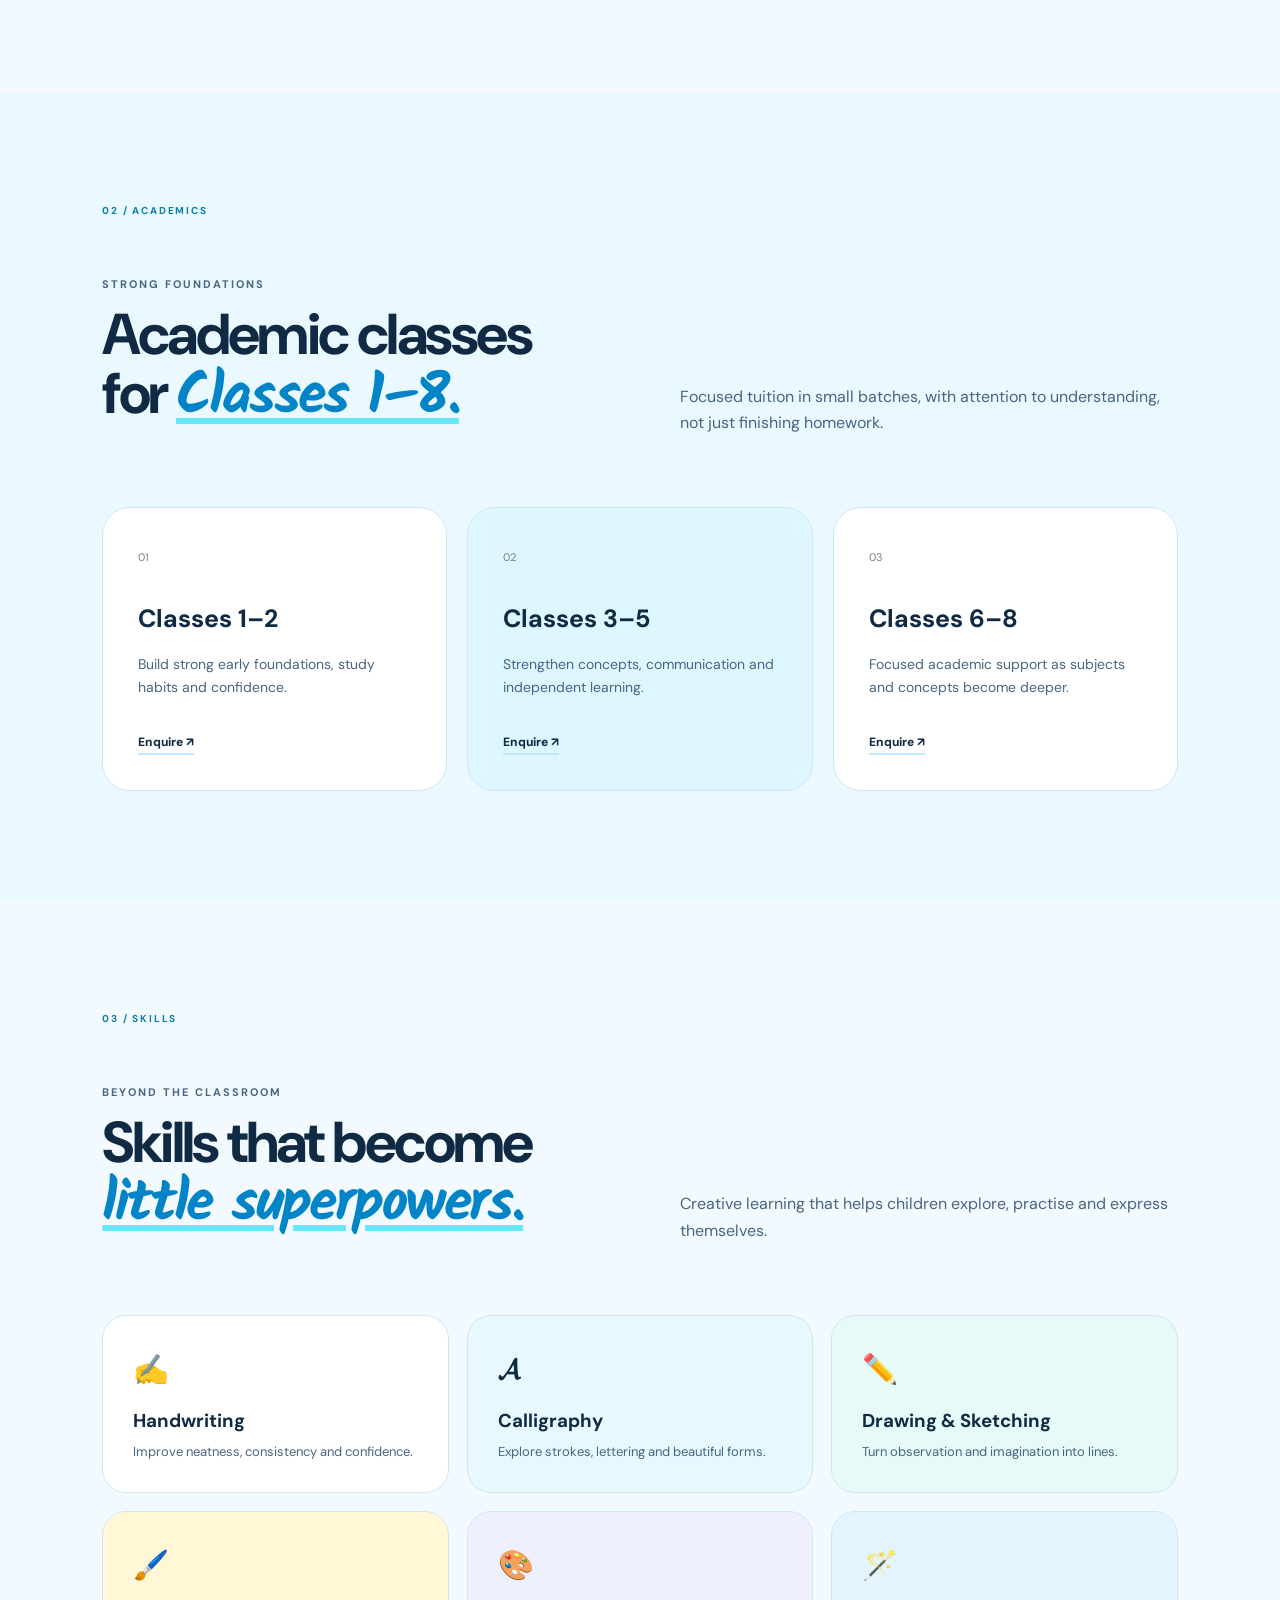
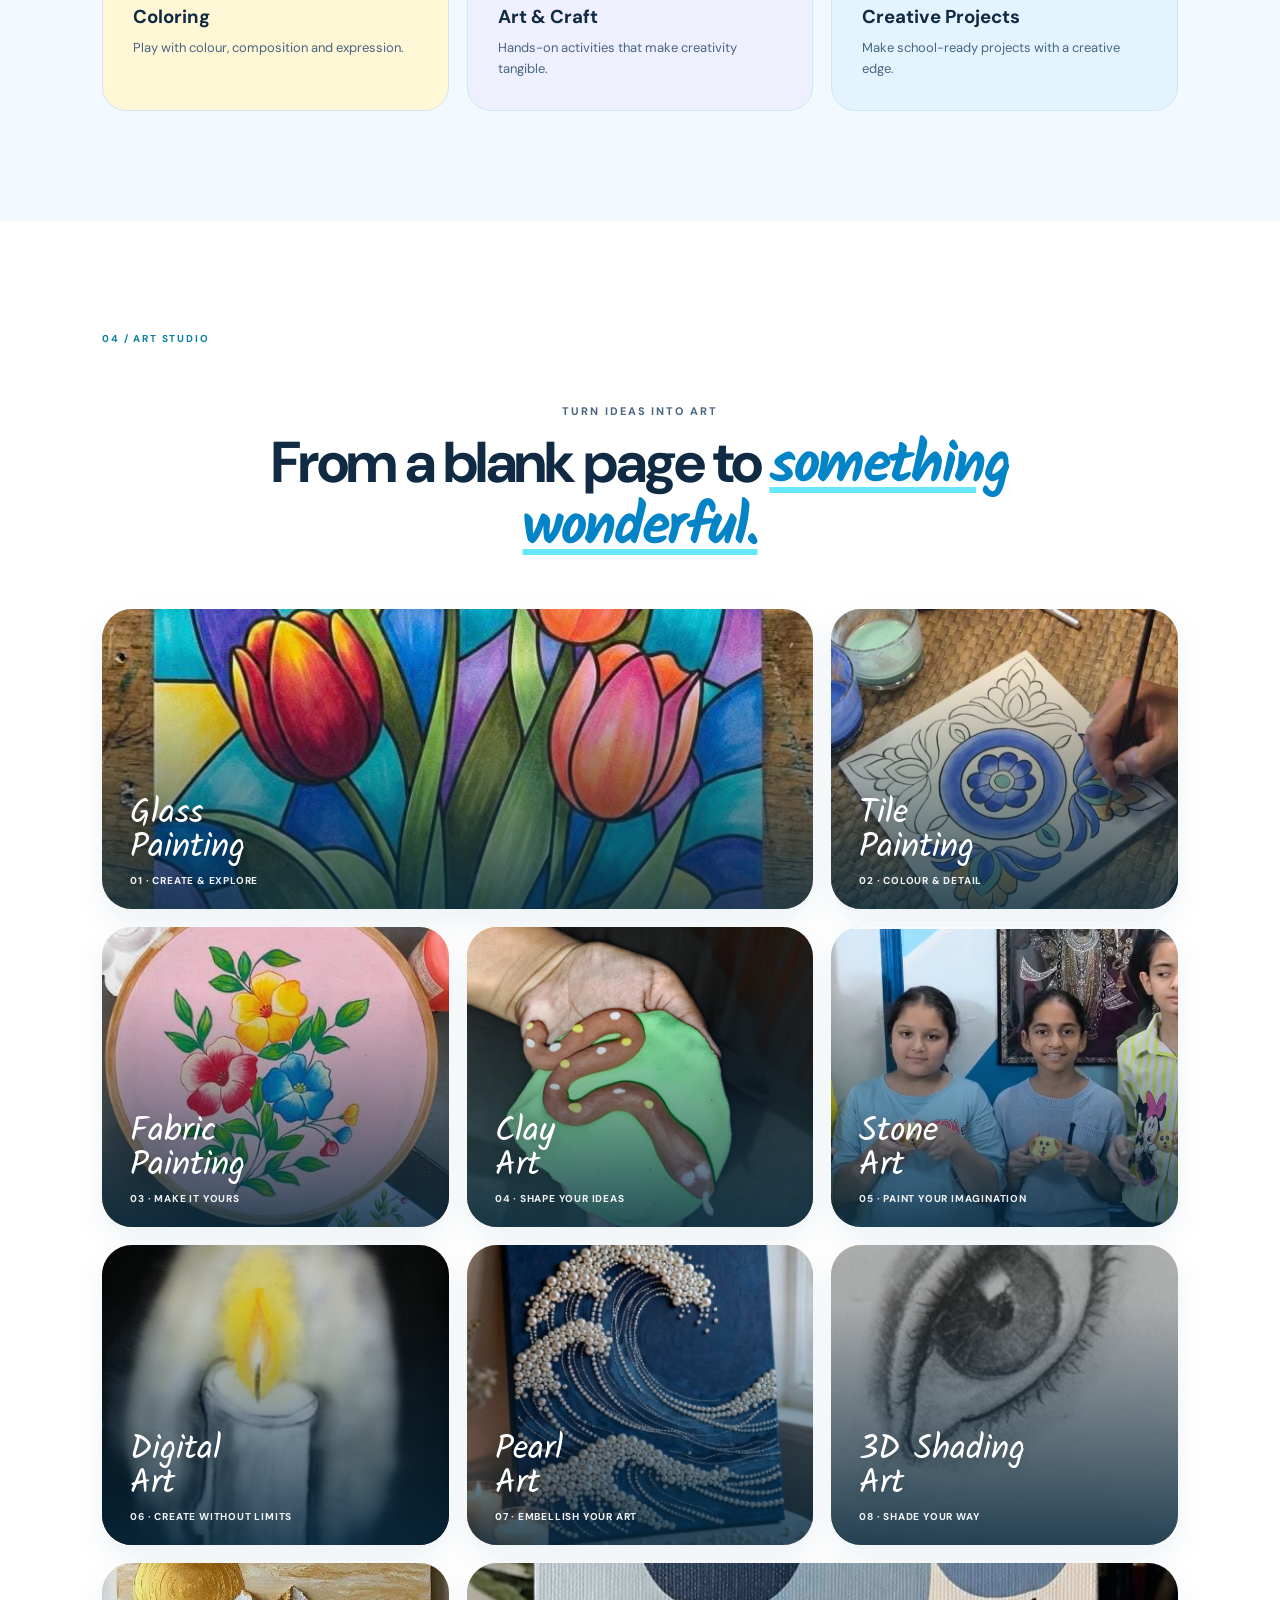
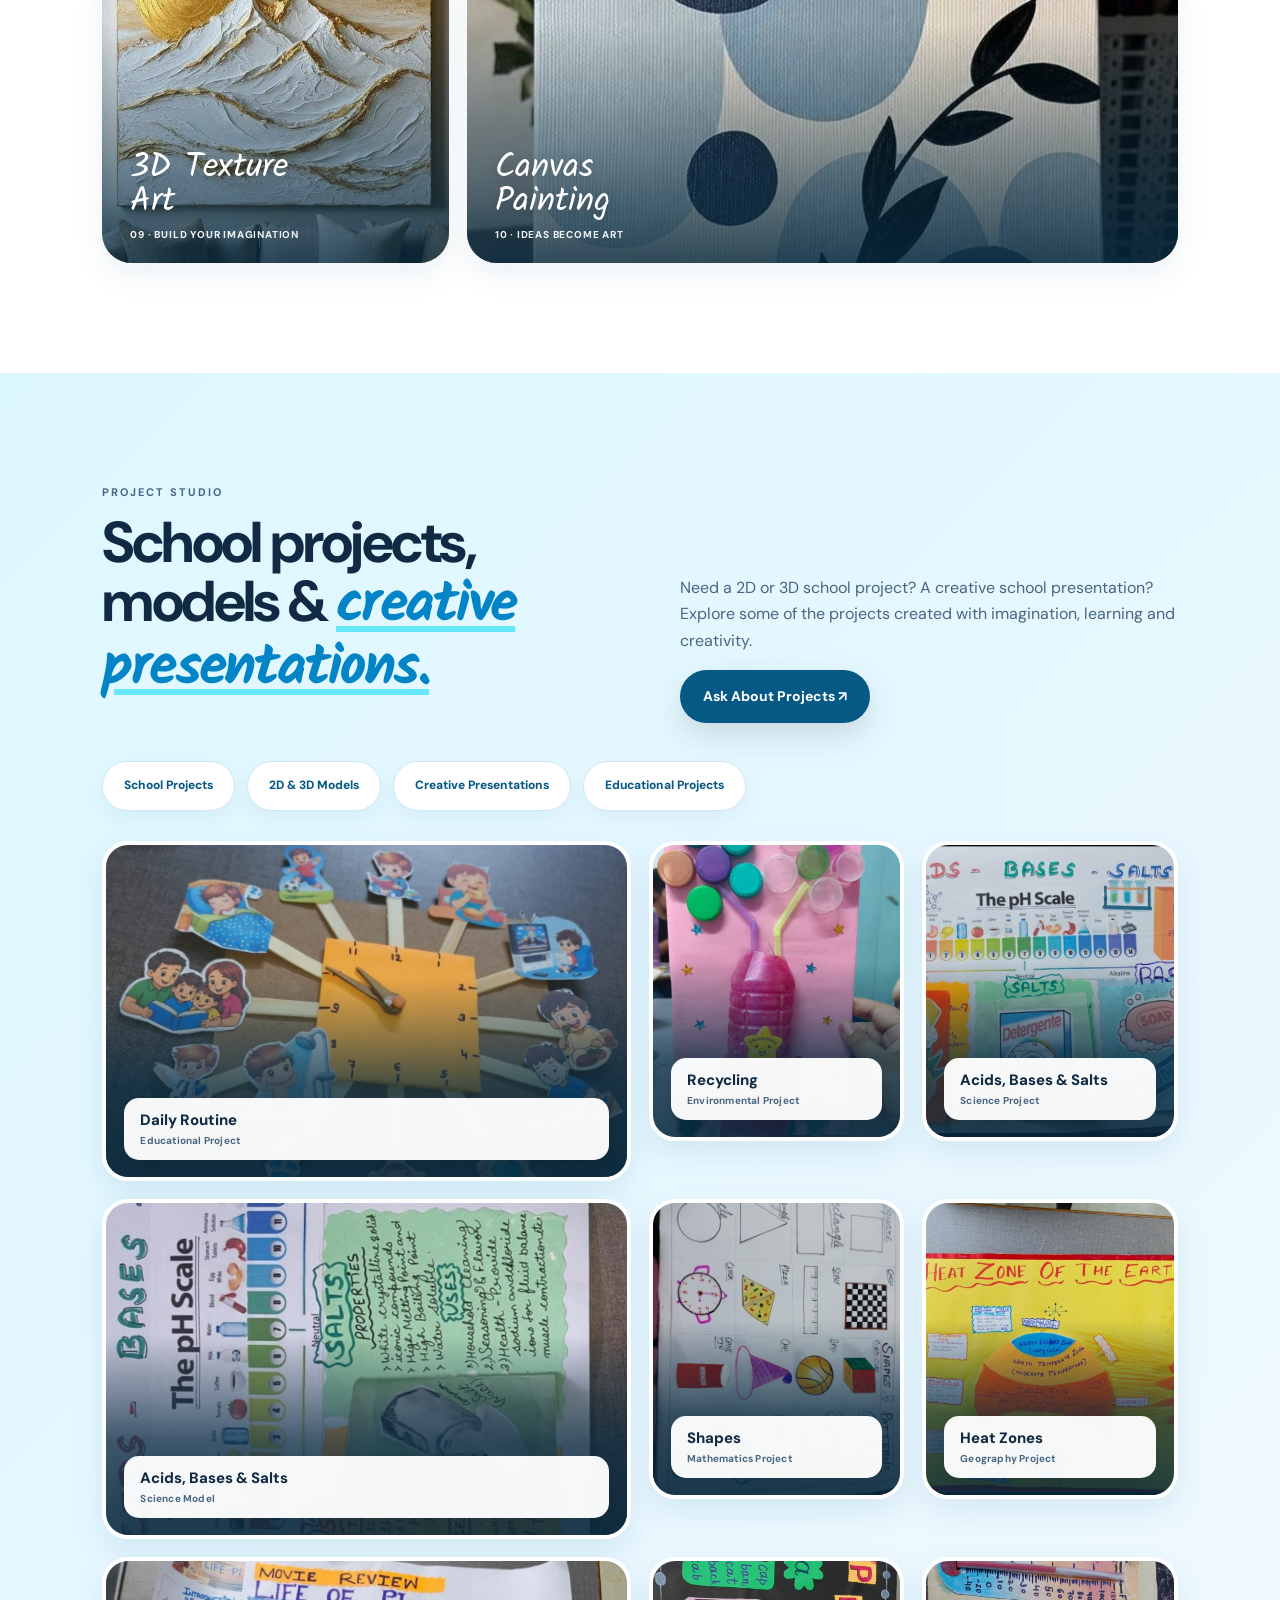
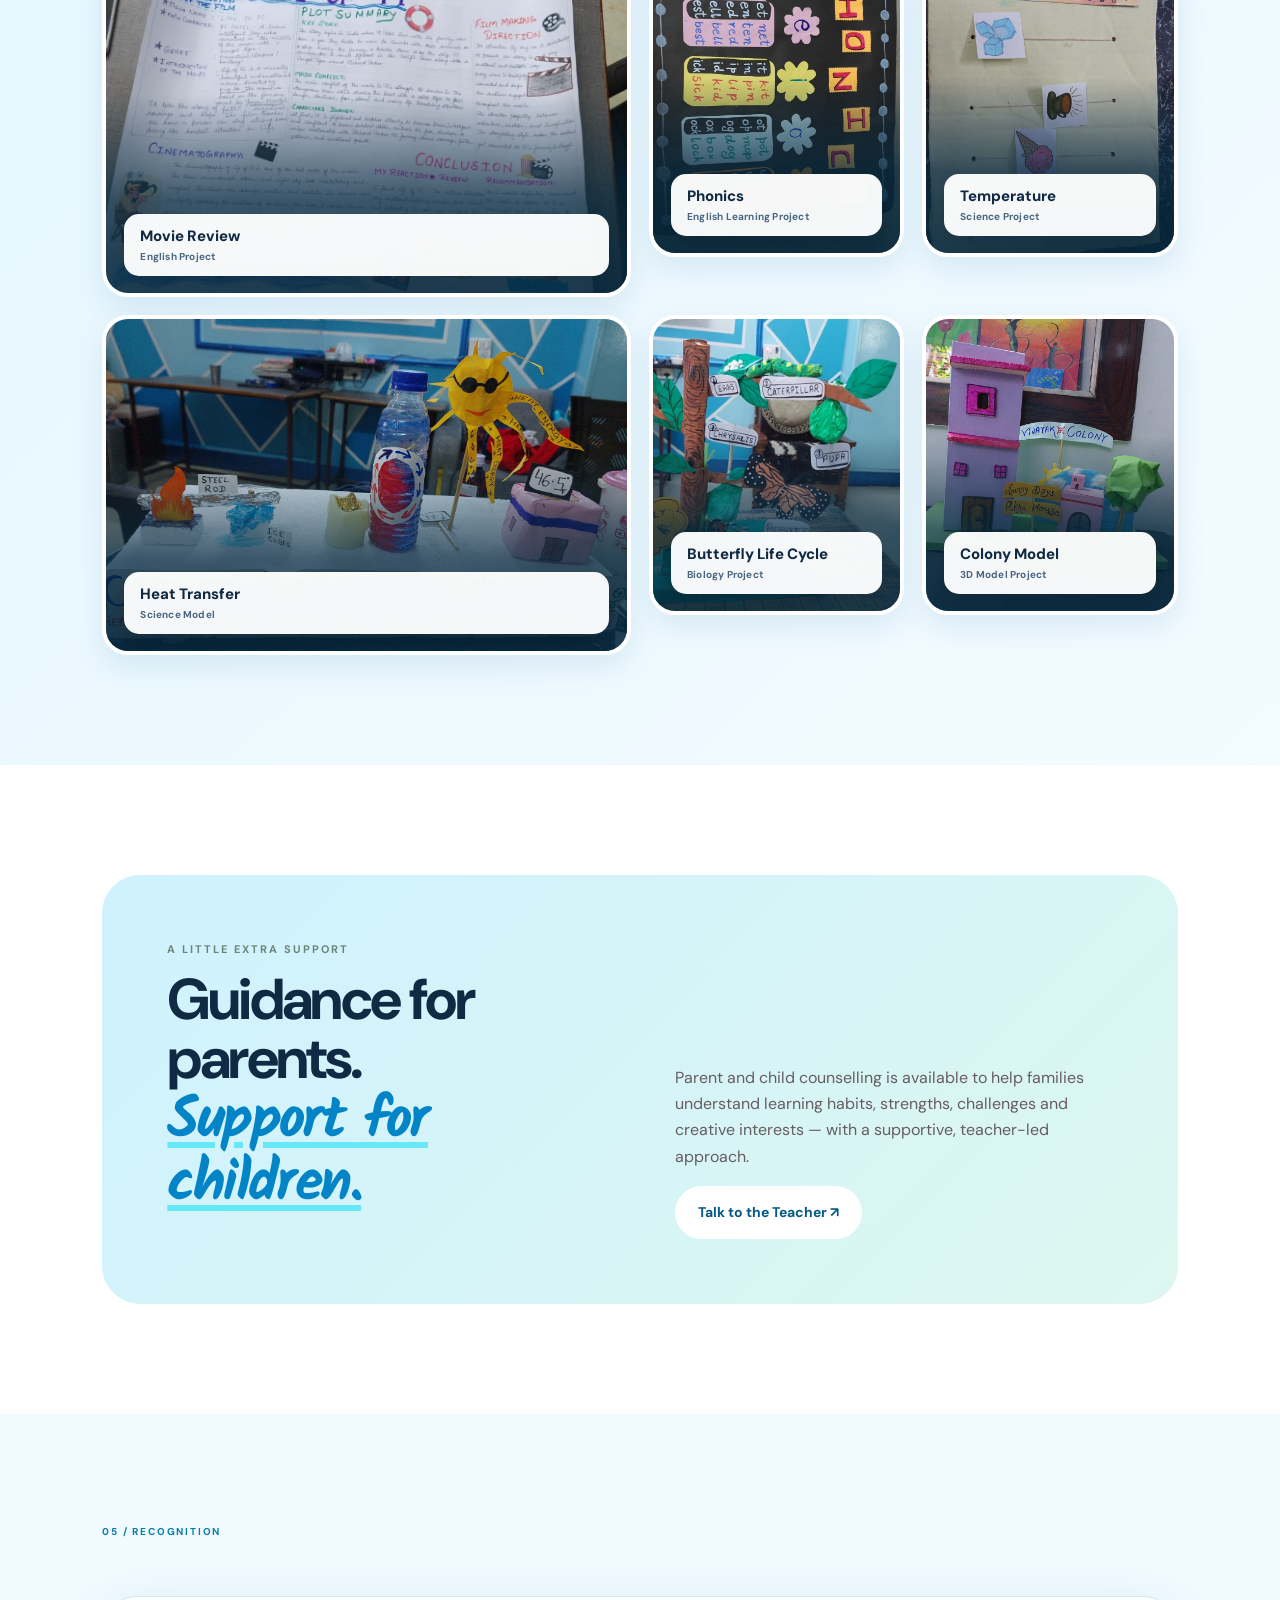
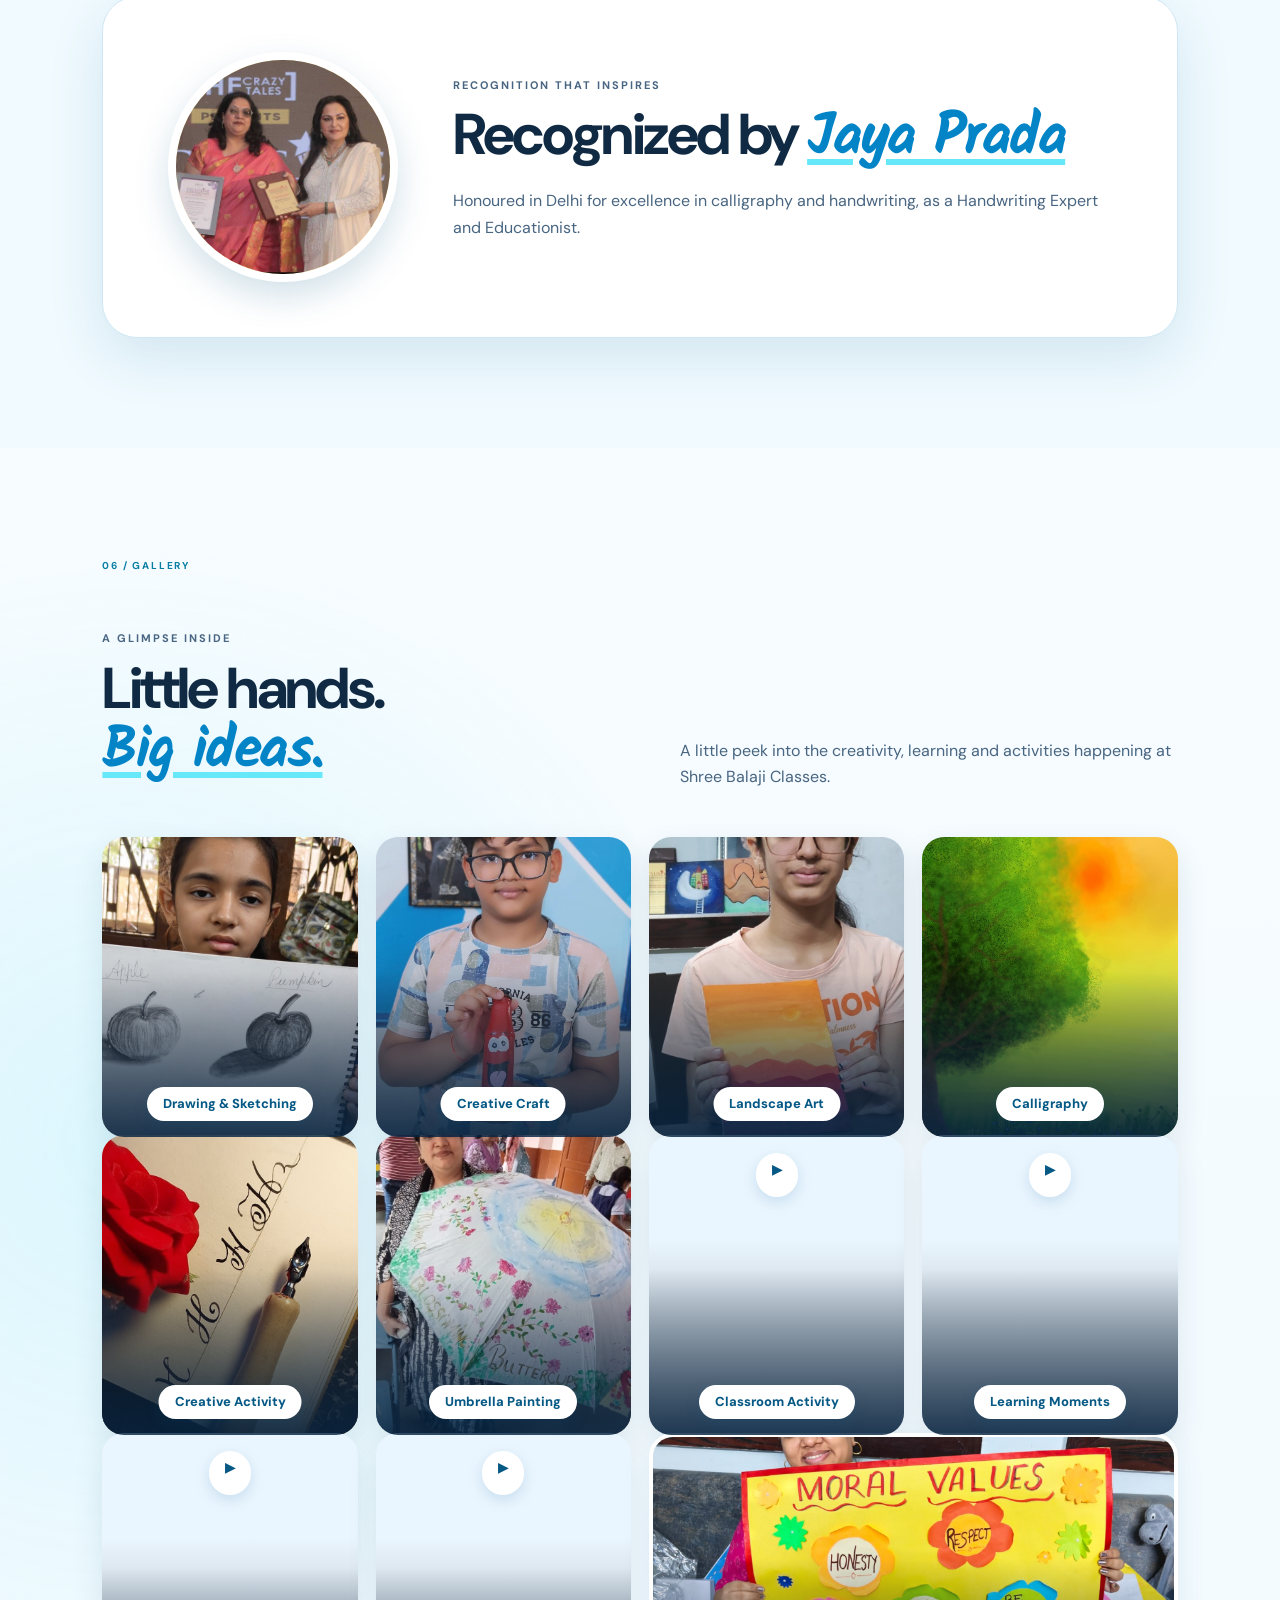
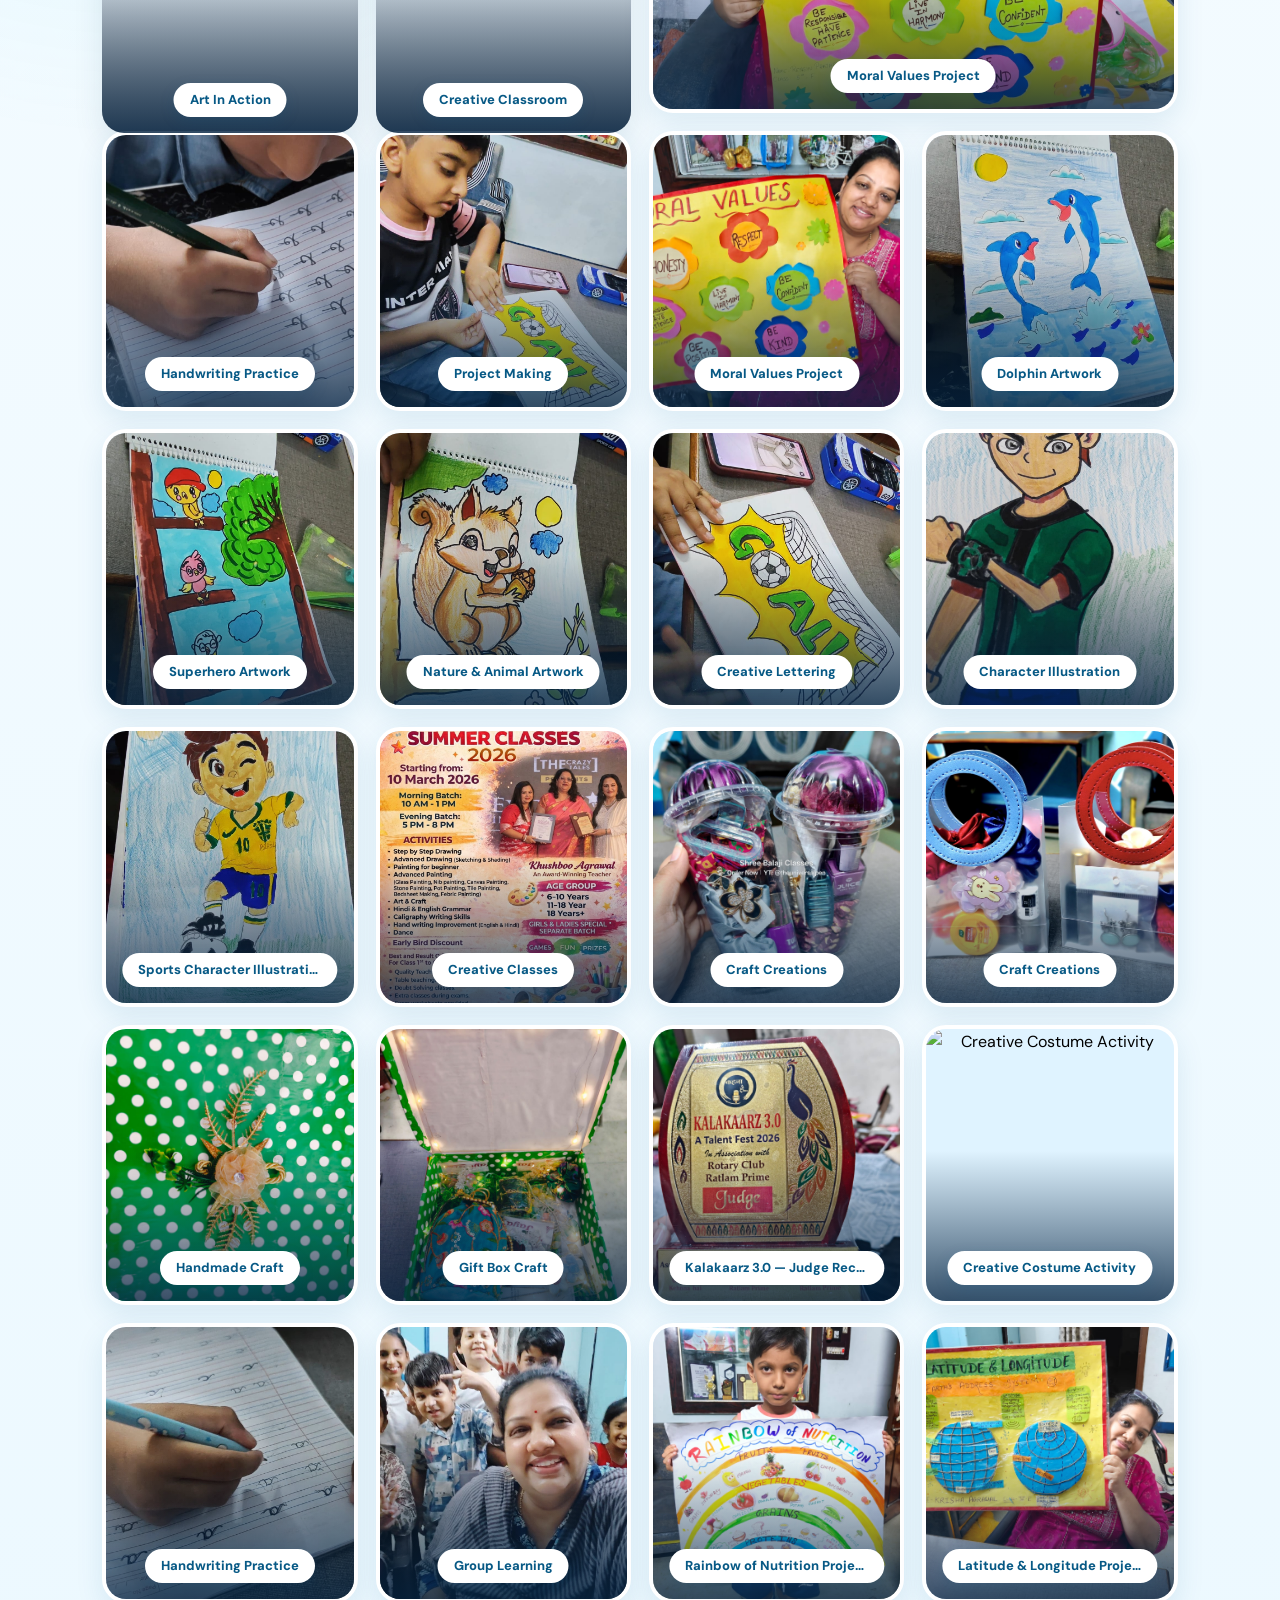
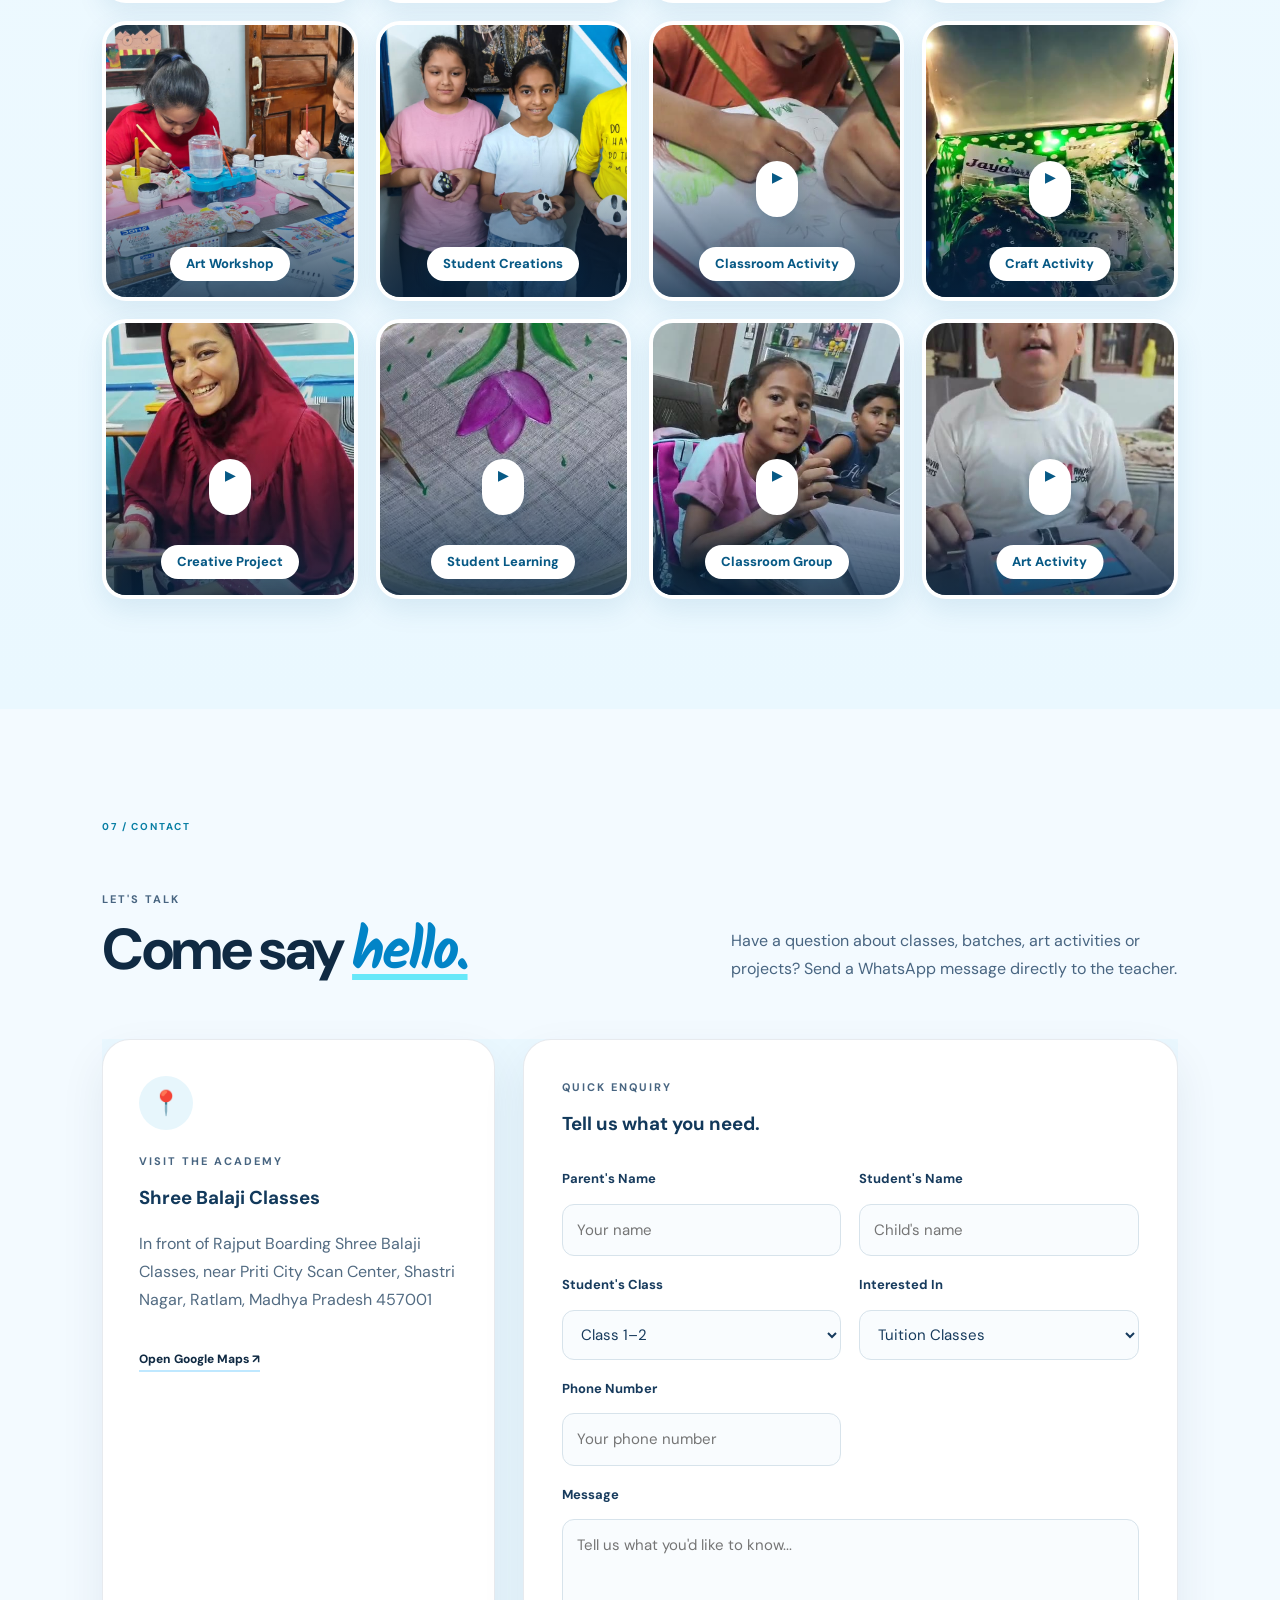
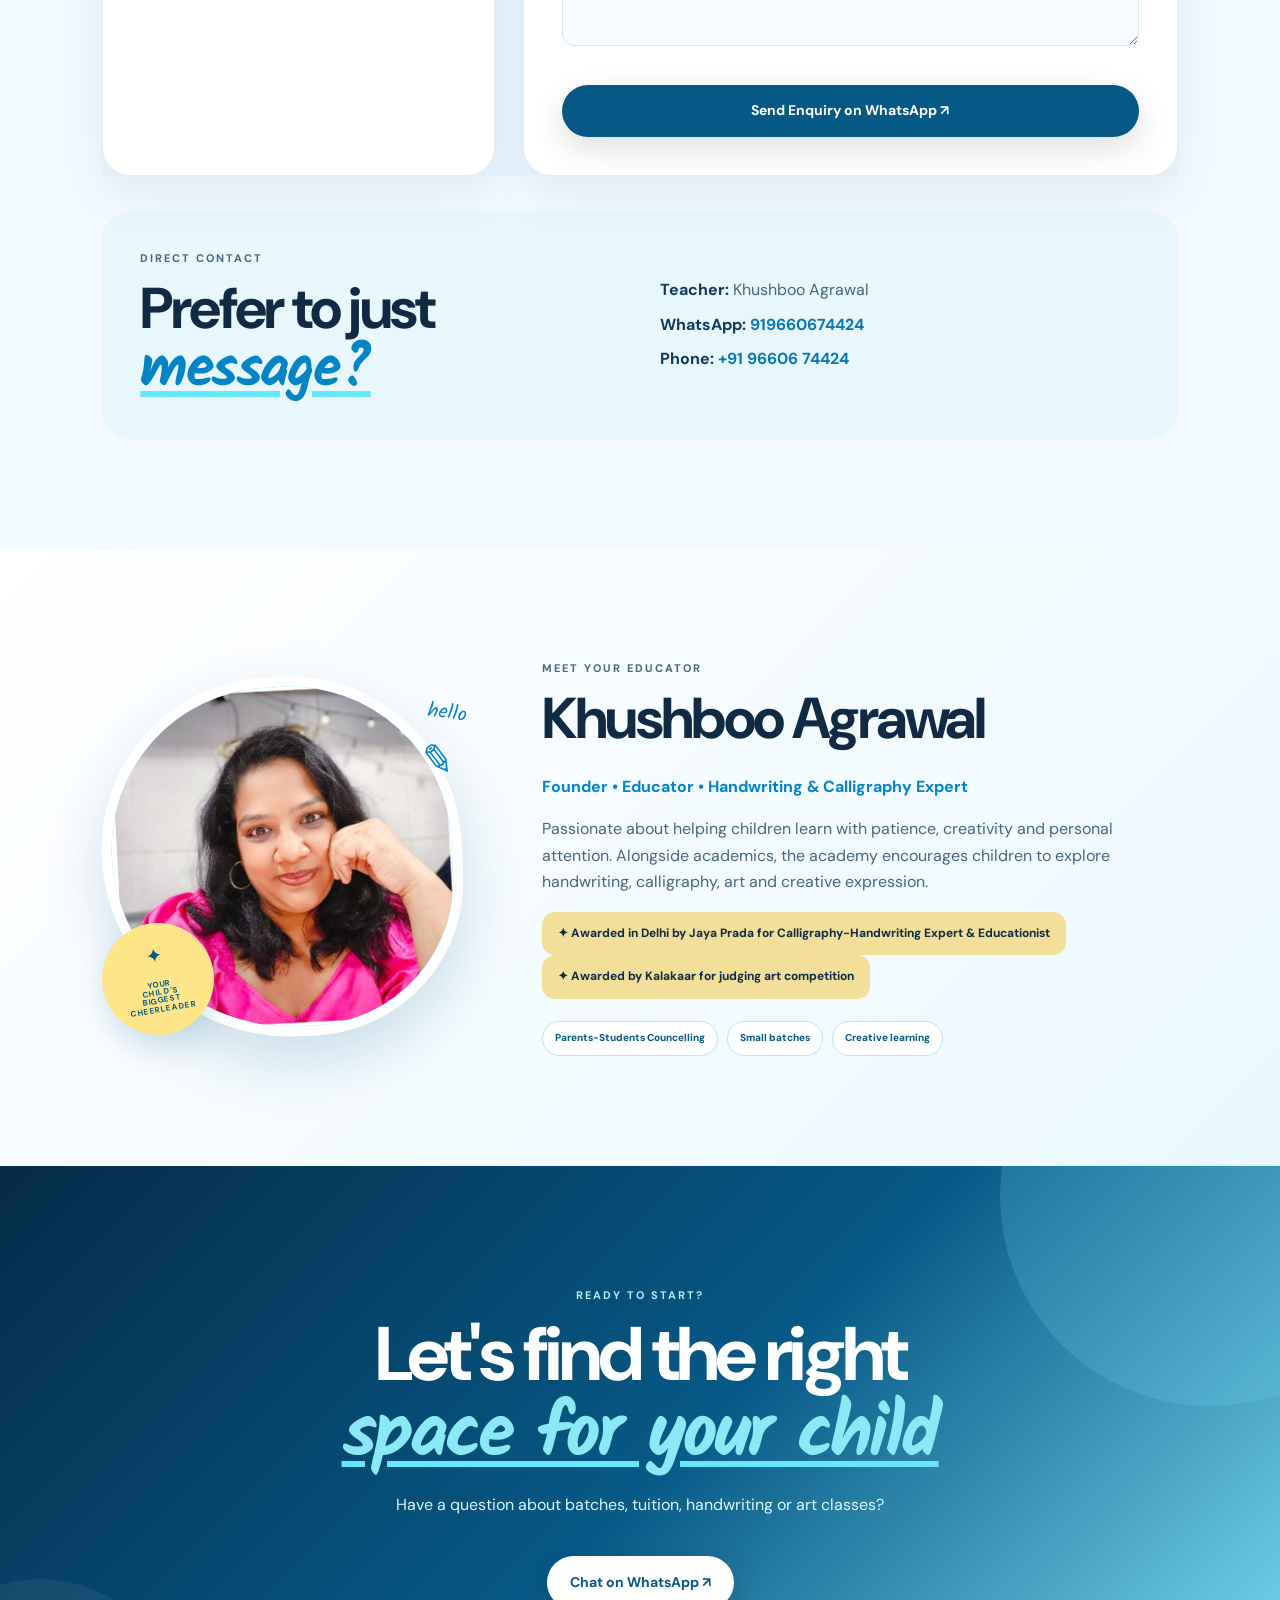
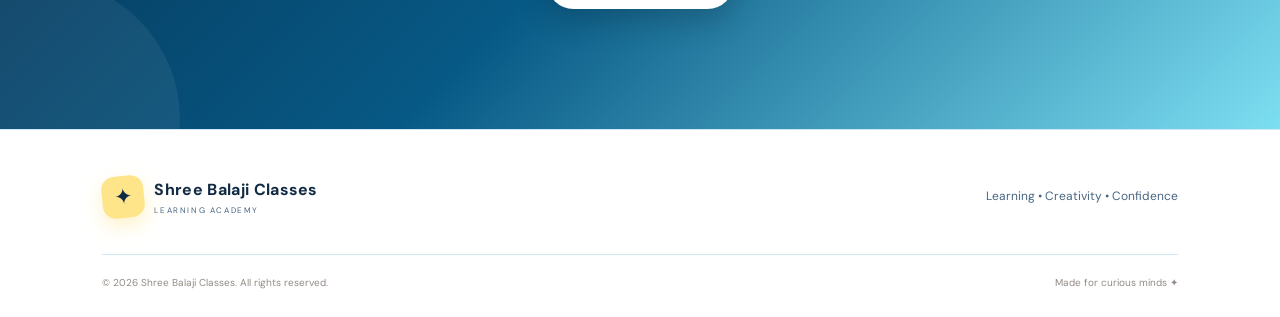
==== commit 1477da03: "Update index.html" ====
--- a/index.html
+++ b/index.html
@@ -120,7 +120,9 @@
         Achievement
       </a>
 
-      <a href="contact.html">
+      <!-- CONTACT NOW OPENS CONTACT SECTION ON SAME PAGE -->
+
+      <a href="#contact">
         Contact
       </a>
 
@@ -991,468 +993,439 @@
 
 
 
-  <!-- =====================================================
-     PROJECT STUDIO
-====================================================== -->
-
-<section
-  id="projects"
-  class="section projects"
->
-
-  <!-- PROJECT INTRO -->
-
-  <div class="split">
-
-    <div>
-
-      <p class="eyebrow">
-        PROJECT STUDIO
-      </p>
-
-      <h2>
-        School projects,
-        models &
-        <em>creative presentations.</em>
-      </h2>
-
-    </div>
-
-
-    <div>
-
-      <p>
-        Need a 2D or 3D school project?
-        A creative school presentation?
-        Explore some of the projects created
-        with imagination, learning and creativity.
-      </p>
-
-      <a
-        class="btn btn-primary whatsapp"
-        href="#"
-        data-message="Hello, I would like to enquire about school and college project making."
+    <!-- =====================================================
+         PROJECT STUDIO
+    ====================================================== -->
+
+    <section
+      id="projects"
+      class="section projects"
+    >
+
+      <div class="split">
+
+        <div>
+
+          <p class="eyebrow">
+            PROJECT STUDIO
+          </p>
+
+          <h2>
+            School projects,
+            models &
+            <em>creative presentations.</em>
+          </h2>
+
+        </div>
+
+
+        <div>
+
+          <p>
+            Need a 2D or 3D school project?
+            A creative school presentation?
+            Explore some of the projects created
+            with imagination, learning and creativity.
+          </p>
+
+          <a
+            class="btn btn-primary whatsapp"
+            href="#"
+            data-message="Hello, I would like to enquire about school and college project making."
+          >
+            Ask About Projects ↗
+          </a>
+
+        </div>
+
+      </div>
+
+
+
+      <!-- PROJECT CATEGORY PILLS -->
+
+      <div class="project-pills">
+
+        <span>
+          School Projects
+        </span>
+
+        <span>
+          2D & 3D Models
+        </span>
+
+        <span>
+          Creative Presentations
+        </span>
+
+        <span>
+          Educational Projects
+        </span>
+
+      </div>
+
+
+
+      <!-- PROJECT IMAGE GRID -->
+
+      <div class="project-gallery-grid">
+
+
+        <button
+          class="project-gallery-card project-gallery-wide"
+          type="button"
+          data-project-image="assets/media/project-daily-routine.jpg"
+        >
+
+          <img
+            src="assets/media/project-daily-routine.jpg"
+            alt="Daily Routine school project"
+          >
+
+          <span class="project-gallery-title">
+
+            <strong>
+              Daily Routine
+            </strong>
+
+            <small>
+              Educational Project
+            </small>
+
+          </span>
+
+        </button>
+
+
+
+        <button
+          class="project-gallery-card"
+          type="button"
+          data-project-image="assets/media/project-recycling.jpg"
+        >
+
+          <img
+            src="assets/media/project-recycling.jpg"
+            alt="Recycling school project"
+          >
+
+          <span class="project-gallery-title">
+
+            <strong>
+              Recycling
+            </strong>
+
+            <small>
+              Environmental Project
+            </small>
+
+          </span>
+
+        </button>
+
+
+
+        <button
+          class="project-gallery-card"
+          type="button"
+          data-project-image="assets/media/project-acids-bases-salts.jpg"
+        >
+
+          <img
+            src="assets/media/project-acids-bases-salts.jpg"
+            alt="Acids Bases and Salts science project"
+          >
+
+          <span class="project-gallery-title">
+
+            <strong>
+              Acids, Bases & Salts
+            </strong>
+
+            <small>
+              Science Project
+            </small>
+
+          </span>
+
+        </button>
+
+
+
+        <button
+          class="project-gallery-card project-gallery-wide"
+          type="button"
+          data-project-image="assets/media/project-acids-bases-salts-2.jpg"
+        >
+
+          <img
+            src="assets/media/project-acids-bases-salts-2.jpg"
+            alt="Acids Bases and Salts creative science project"
+          >
+
+          <span class="project-gallery-title">
+
+            <strong>
+              Acids, Bases & Salts
+            </strong>
+
+            <small>
+              Science Model
+            </small>
+
+          </span>
+
+        </button>
+
+
+
+        <button
+          class="project-gallery-card"
+          type="button"
+          data-project-image="assets/media/project-shapes.jpg"
+        >
+
+          <img
+            src="assets/media/project-shapes.jpg"
+            alt="Shapes mathematics project"
+          >
+
+          <span class="project-gallery-title">
+
+            <strong>
+              Shapes
+            </strong>
+
+            <small>
+              Mathematics Project
+            </small>
+
+          </span>
+
+        </button>
+
+
+
+        <button
+          class="project-gallery-card"
+          type="button"
+          data-project-image="assets/media/project-heat-zone.jpg"
+        >
+
+          <img
+            src="assets/media/project-heat-zone.jpg"
+            alt="Heat Zone geography project"
+          >
+
+          <span class="project-gallery-title">
+
+            <strong>
+              Heat Zones
+            </strong>
+
+            <small>
+              Geography Project
+            </small>
+
+          </span>
+
+        </button>
+
+
+
+        <button
+          class="project-gallery-card project-gallery-wide"
+          type="button"
+          data-project-image="assets/media/project-movie-review.jpg"
+        >
+
+          <img
+            src="assets/media/project-movie-review.jpg"
+            alt="Movie Review school project"
+          >
+
+          <span class="project-gallery-title">
+
+            <strong>
+              Movie Review
+            </strong>
+
+            <small>
+              English Project
+            </small>
+
+          </span>
+
+        </button>
+
+
+
+        <button
+          class="project-gallery-card"
+          type="button"
+          data-project-image="assets/media/project-phonics.jpg"
+        >
+
+          <img
+            src="assets/media/project-phonics.jpg"
+            alt="Phonics educational project"
+          >
+
+          <span class="project-gallery-title">
+
+            <strong>
+              Phonics
+            </strong>
+
+            <small>
+              English Learning Project
+            </small>
+
+          </span>
+
+        </button>
+
+
+
+        <button
+          class="project-gallery-card"
+          type="button"
+          data-project-image="assets/media/project-temperature.jpg"
+        >
+
+          <img
+            src="assets/media/project-temperature.jpg"
+            alt="Temperature science project"
+          >
+
+          <span class="project-gallery-title">
+
+            <strong>
+              Temperature
+            </strong>
+
+            <small>
+              Science Project
+            </small>
+
+          </span>
+
+        </button>
+
+
+
+        <button
+          class="project-gallery-card project-gallery-wide"
+          type="button"
+          data-project-image="assets/media/project-heat-transfer.jpg"
+        >
+
+          <img
+            src="assets/media/project-heat-transfer.jpg"
+            alt="Heat Transfer science project"
+          >
+
+          <span class="project-gallery-title">
+
+            <strong>
+              Heat Transfer
+            </strong>
+
+            <small>
+              Science Model
+            </small>
+
+          </span>
+
+        </button>
+
+
+
+        <button
+          class="project-gallery-card"
+          type="button"
+          data-project-image="assets/media/project-butterfly-life-cycle.jpg"
+        >
+
+          <img
+            src="assets/media/project-butterfly-life-cycle.jpg"
+            alt="Butterfly Life Cycle school project"
+          >
+
+          <span class="project-gallery-title">
+
+            <strong>
+              Butterfly Life Cycle
+            </strong>
+
+            <small>
+              Biology Project
+            </small>
+
+          </span>
+
+        </button>
+
+
+
+        <button
+          class="project-gallery-card"
+          type="button"
+          data-project-image="assets/media/project-colony-model.jpg"
+        >
+
+          <img
+            src="assets/media/project-colony-model.jpg"
+            alt="Colony Model school project"
+          >
+
+          <span class="project-gallery-title">
+
+            <strong>
+              Colony Model
+            </strong>
+
+            <small>
+              3D Model Project
+            </small>
+
+          </span>
+
+        </button>
+
+
+      </div>
+
+
+
+      <!-- PROJECT LIGHTBOX -->
+
+      <div
+        id="projectGalleryLightbox"
+        class="project-gallery-lightbox"
+        aria-hidden="true"
       >
-        Ask About Projects ↗
-      </a>
-
-    </div>
-
-  </div>
-
-
-
-  <!-- PROJECT CATEGORY PILLS -->
-
-  <div class="project-pills">
-
-    <span>
-      School Projects
-    </span>
-
-    <span>
-      2D & 3D Models
-    </span>
-
-    <span>
-      Creative Presentations
-    </span>
-
-    <span>
-      Educational Projects
-    </span>
-
-  </div>
-
-
-
-  <!-- =================================================
-       PROJECT IMAGE GRID
-  ================================================== -->
-
-  <div class="project-gallery-grid">
-
-
-    <!-- 01. DAILY ROUTINE -->
-
-    <button
-      class="project-gallery-card project-gallery-wide"
-      type="button"
-      data-project-image="assets/media/project-daily-routine.jpg"
-    >
-
-      <img
-        src="assets/media/project-daily-routine.jpg"
-        alt="Daily Routine school project"
-      >
-
-      <span class="project-gallery-title">
-
-        <strong>
-          Daily Routine
-        </strong>
-
-        <small>
-          Educational Project
-        </small>
-
-      </span>
-
-    </button>
-
-
-
-    <!-- 02. RECYCLING -->
-
-    <button
-      class="project-gallery-card"
-      type="button"
-      data-project-image="assets/media/project-recycling.jpg"
-    >
-
-      <img
-        src="assets/media/project-recycling.jpg"
-        alt="Recycling school project"
-      >
-
-      <span class="project-gallery-title">
-
-        <strong>
-          Recycling
-        </strong>
-
-        <small>
-          Environmental Project
-        </small>
-
-      </span>
-
-    </button>
-
-
-
-    <!-- 03. ACIDS BASES SALTS -->
-
-    <button
-      class="project-gallery-card"
-      type="button"
-      data-project-image="assets/media/project-acids-bases-salts.jpg"
-    >
-
-      <img
-        src="assets/media/project-acids-bases-salts.jpg"
-        alt="Acids Bases and Salts science project"
-      >
-
-      <span class="project-gallery-title">
-
-        <strong>
-          Acids, Bases & Salts
-        </strong>
-
-        <small>
-          Science Project
-        </small>
-
-      </span>
-
-    </button>
-
-
-
-    <!-- 04. ACIDS BASES SALTS 2 -->
-
-    <button
-      class="project-gallery-card project-gallery-wide"
-      type="button"
-      data-project-image="assets/media/project-acids-bases-salts-2.jpg"
-    >
-
-      <img
-        src="assets/media/project-acids-bases-salts-2.jpg"
-        alt="Acids Bases and Salts creative science project"
-      >
-
-      <span class="project-gallery-title">
-
-        <strong>
-          Acids, Bases & Salts
-        </strong>
-
-        <small>
-          Science Model
-        </small>
-
-      </span>
-
-    </button>
-
-
-
-    <!-- 05. SHAPES -->
-
-    <button
-      class="project-gallery-card"
-      type="button"
-      data-project-image="assets/media/project-shapes.jpg"
-    >
-
-      <img
-        src="assets/media/project-shapes.jpg"
-        alt="Shapes mathematics project"
-      >
-
-      <span class="project-gallery-title">
-
-        <strong>
-          Shapes
-        </strong>
-
-        <small>
-          Mathematics Project
-        </small>
-
-      </span>
-
-    </button>
-
-
-
-    <!-- 06. HEAT ZONE -->
-
-    <button
-      class="project-gallery-card"
-      type="button"
-      data-project-image="assets/media/project-heat-zone.jpg"
-    >
-
-      <img
-        src="assets/media/project-heat-zone.jpg"
-        alt="Heat Zone geography project"
-      >
-
-      <span class="project-gallery-title">
-
-        <strong>
-          Heat Zones
-        </strong>
-
-        <small>
-          Geography Project
-        </small>
-
-      </span>
-
-    </button>
-
-
-
-    <!-- 07. MOVIE REVIEW -->
-
-    <button
-      class="project-gallery-card project-gallery-wide"
-      type="button"
-      data-project-image="assets/media/project-movie-review.jpg"
-    >
-
-      <img
-        src="assets/media/project-movie-review.jpg"
-        alt="Movie Review school project"
-      >
-
-      <span class="project-gallery-title">
-
-        <strong>
-          Movie Review
-        </strong>
-
-        <small>
-          English Project
-        </small>
-
-      </span>
-
-    </button>
-
-
-
-    <!-- 08. PHONICS -->
-
-    <button
-      class="project-gallery-card"
-      type="button"
-      data-project-image="assets/media/project-phonics.jpg"
-    >
-
-      <img
-        src="assets/media/project-phonics.jpg"
-        alt="Phonics educational project"
-      >
-
-      <span class="project-gallery-title">
-
-        <strong>
-          Phonics
-        </strong>
-
-        <small>
-          English Learning Project
-        </small>
-
-      </span>
-
-    </button>
-
-
-
-    <!-- 09. TEMPERATURE -->
-
-    <button
-      class="project-gallery-card"
-      type="button"
-      data-project-image="assets/media/project-temperature.jpg"
-    >
-
-      <img
-        src="assets/media/project-temperature.jpg"
-        alt="Temperature science project"
-      >
-
-      <span class="project-gallery-title">
-
-        <strong>
-          Temperature
-        </strong>
-
-        <small>
-          Science Project
-        </small>
-
-      </span>
-
-    </button>
-
-
-
-    <!-- 10. HEAT TRANSFER -->
-
-    <button
-      class="project-gallery-card project-gallery-wide"
-      type="button"
-      data-project-image="assets/media/project-heat-transfer.jpg"
-    >
-
-      <img
-        src="assets/media/project-heat-transfer.jpg"
-        alt="Heat Transfer science project"
-      >
-
-      <span class="project-gallery-title">
-
-        <strong>
-          Heat Transfer
-        </strong>
-
-        <small>
-          Science Model
-        </small>
-
-      </span>
-
-    </button>
-
-
-
-    <!-- 11. BUTTERFLY LIFE CYCLE -->
-
-    <button
-      class="project-gallery-card"
-      type="button"
-      data-project-image="assets/media/project-butterfly-life-cycle.jpg"
-    >
-
-      <img
-        src="assets/media/project-butterfly-life-cycle.jpg"
-        alt="Butterfly Life Cycle school project"
-      >
-
-      <span class="project-gallery-title">
-
-        <strong>
-          Butterfly Life Cycle
-        </strong>
-
-        <small>
-          Biology Project
-        </small>
-
-      </span>
-
-    </button>
-
-
-
-    <!-- 12. COLONY MODEL -->
-
-    <button
-      class="project-gallery-card"
-      type="button"
-      data-project-image="assets/media/project-colony-model.jpg"
-    >
-
-      <img
-        src="assets/media/project-colony-model.jpg"
-        alt="Colony Model school project"
-      >
-
-      <span class="project-gallery-title">
-
-        <strong>
-          Colony Model
-        </strong>
-
-        <small>
-          3D Model Project
-        </small>
-
-      </span>
-
-    </button>
-
-
-  </div>
-
-
-
-  <!-- =================================================
-       PROJECT LIGHTBOX
-  ================================================== -->
-
-  <div
-    id="projectGalleryLightbox"
-    class="project-gallery-lightbox"
-    aria-hidden="true"
-  >
-
-    <button
-      id="projectGalleryLightboxClose"
-      class="project-gallery-lightbox-close"
-      type="button"
-      aria-label="Close project image"
-    >
-      &times;
-    </button>
-
-
-    <img
-      id="projectGalleryLightboxImage"
-      src=""
-      alt="Project preview"
-    >
-
-  </div>
-
-</section>
+
+        <button
+          id="projectGalleryLightboxClose"
+          class="project-gallery-lightbox-close"
+          type="button"
+          aria-label="Close project image"
+        >
+          &times;
+        </button>
+
+
+        <img
+          id="projectGalleryLightboxImage"
+          src=""
+          alt="Project preview"
+        >
+
+      </div>
+
+    </section>
+
 
 
     <!-- =====================================================
@@ -1953,6 +1926,336 @@
 
 
     <!-- =====================================================
+         CONTACT
+    ====================================================== -->
+
+    <section
+      id="contact"
+      class="section contact-section"
+    >
+
+      <div class="section-label">
+        07 / CONTACT
+      </div>
+
+
+      <div class="contact-header">
+
+        <div>
+
+          <p class="eyebrow">
+            LET'S TALK
+          </p>
+
+          <h2>
+            Come say <em>hello.</em>
+          </h2>
+
+        </div>
+
+
+        <p>
+
+          Have a question about classes, batches, art activities
+          or projects? Send a WhatsApp message directly to the teacher.
+
+        </p>
+
+      </div>
+
+
+
+      <div class="contact-grid">
+
+
+        <!-- LOCATION -->
+
+        <div class="contact-card">
+
+          <span class="contact-icon">
+            📍
+          </span>
+
+          <p class="eyebrow">
+            VISIT THE ACADEMY
+          </p>
+
+          <h3>
+            Shree Balaji Classes
+          </h3>
+
+          <p>
+
+            In front of Rajput Boarding Shree Balaji Classes,
+            near Priti City Scan Center, Shastri Nagar,
+            Ratlam, Madhya Pradesh 457001
+
+          </p>
+
+
+          <a
+            class="text-link"
+            href="https://www.google.com/maps/search/?api=1&query=Shree+Balaji+Classes+Shastri+Nagar+Ratlam+Madhya+Pradesh+457001"
+            target="_blank"
+            rel="noopener"
+          >
+
+            Open Google Maps ↗
+
+          </a>
+
+        </div>
+
+
+
+        <!-- QUICK ENQUIRY -->
+
+        <div class="contact-card contact-form-card">
+
+          <p class="eyebrow">
+            QUICK ENQUIRY
+          </p>
+
+          <h3>
+            Tell us what you need.
+          </h3>
+
+
+          <form id="contactWhatsAppForm">
+
+
+            <div class="contact-form-grid">
+
+
+              <!-- PARENT NAME -->
+
+              <div class="contact-field">
+
+                <label for="contactParentName">
+                  Parent's Name
+                </label>
+
+                <input
+                  id="contactParentName"
+                  type="text"
+                  placeholder="Your name"
+                  required
+                >
+
+              </div>
+
+
+
+              <!-- STUDENT NAME -->
+
+              <div class="contact-field">
+
+                <label for="contactStudentName">
+                  Student's Name
+                </label>
+
+                <input
+                  id="contactStudentName"
+                  type="text"
+                  placeholder="Child's name"
+                  required
+                >
+
+              </div>
+
+
+
+              <!-- CLASS -->
+
+              <div class="contact-field">
+
+                <label for="contactClass">
+                  Student's Class
+                </label>
+
+                <select id="contactClass">
+
+                  <option value="Class 1–2">
+                    Class 1–2
+                  </option>
+
+                  <option value="Class 3–5">
+                    Class 3–5
+                  </option>
+
+                  <option value="Class 6–8">
+                    Class 6–8
+                  </option>
+
+                </select>
+
+              </div>
+
+
+
+              <!-- INTEREST -->
+
+              <div class="contact-field">
+
+                <label for="contactInterest">
+                  Interested In
+                </label>
+
+                <select id="contactInterest">
+
+                  <option value="Tuition Classes">
+                    Tuition Classes
+                  </option>
+
+                  <option value="Handwriting">
+                    Handwriting
+                  </option>
+
+                  <option value="Calligraphy">
+                    Calligraphy
+                  </option>
+
+                  <option value="Art & Craft">
+                    Art & Craft
+                  </option>
+
+                  <option value="School Projects">
+                    School Projects
+                  </option>
+
+                </select>
+
+              </div>
+
+
+
+              <!-- PHONE -->
+
+              <div class="contact-field">
+
+                <label for="contactPhone">
+                  Phone Number
+                </label>
+
+                <input
+                  id="contactPhone"
+                  type="tel"
+                  placeholder="Your phone number"
+                  required
+                >
+
+              </div>
+
+
+
+              <!-- MESSAGE -->
+
+              <div class="contact-field contact-message-field">
+
+                <label for="contactMessage">
+                  Message
+                </label>
+
+                <textarea
+                  id="contactMessage"
+                  rows="4"
+                  placeholder="Tell us what you'd like to know..."
+                ></textarea>
+
+              </div>
+
+
+            </div>
+
+
+            <button
+              type="submit"
+              class="btn btn-primary"
+            >
+
+              Send Enquiry on WhatsApp ↗
+
+            </button>
+
+
+          </form>
+
+        </div>
+
+      </div>
+
+
+
+      <!-- DIRECT CONTACT -->
+
+      <div class="direct-contact">
+
+        <div>
+
+          <p class="eyebrow">
+            DIRECT CONTACT
+          </p>
+
+          <h2>
+            Prefer to just <em>message?</em>
+          </h2>
+
+        </div>
+
+
+        <div class="direct-contact-details">
+
+
+          <p>
+
+            <strong>
+              Teacher:
+            </strong>
+
+            Khushboo Agrawal
+
+          </p>
+
+
+          <p>
+
+            <strong>
+              WhatsApp:
+            </strong>
+
+            <a
+              href="https://wa.me/919660674424"
+              target="_blank"
+              rel="noopener"
+            >
+              919660674424
+            </a>
+
+          </p>
+
+
+          <p>
+
+            <strong>
+              Phone:
+            </strong>
+
+            <a href="tel:+919660674424">
+              +91 96606 74424
+            </a>
+
+          </p>
+
+
+        </div>
+
+      </div>
+
+    </section>
+
+
+
+    <!-- =====================================================
          TEACHER
     ====================================================== -->
 
@@ -1993,6 +2296,7 @@
 
           hello
           <br>
+
           <span>
             ✎
           </span>
@@ -2830,10 +3134,110 @@
             "active"
           )
         ) {
+
           closeProjectGalleryLightbox();
+
         }
+
       }
     );
+
+  </script>
+
+
+
+  <!-- =====================================================
+       CONTACT WHATSAPP FORM
+  ====================================================== -->
+
+  <script>
+
+    const contactWhatsAppForm =
+      document.getElementById(
+        "contactWhatsAppForm"
+      );
+
+
+    if (contactWhatsAppForm) {
+
+      contactWhatsAppForm.addEventListener(
+        "submit",
+        function(event) {
+
+          event.preventDefault();
+
+
+          const parentName =
+            document
+              .getElementById("contactParentName")
+              .value
+              .trim();
+
+
+          const studentName =
+            document
+              .getElementById("contactStudentName")
+              .value
+              .trim();
+
+
+          const studentClass =
+            document
+              .getElementById("contactClass")
+              .value;
+
+
+          const interest =
+            document
+              .getElementById("contactInterest")
+              .value;
+
+
+          const phone =
+            document
+              .getElementById("contactPhone")
+              .value
+              .trim();
+
+
+          const message =
+            document
+              .getElementById("contactMessage")
+              .value
+              .trim();
+
+
+          const whatsappMessage =
+`Hello Khushboo Ma'am,
+
+I would like to enquire about the classes.
+
+Parent's Name: ${parentName}
+Student's Name: ${studentName}
+Student's Class: ${studentClass}
+Interested In: ${interest}
+Phone Number: ${phone}
+Message: ${message || "I would like to know more about the classes."}`;
+
+
+          const whatsappURL =
+            "https://wa.me/919660674424?text=" +
+            encodeURIComponent(
+              whatsappMessage
+            );
+
+
+          window.open(
+            whatsappURL,
+            "_blank"
+          );
+
+        }
+      );
+
+    }
+
   </script>
 </body>
+
 </html>
--- a/style-final-gallery-fixed.css
+++ b/style-final-gallery-fixed.css
@@ -1907,3 +1907,241 @@
 body.lightbox-open {
   overflow: hidden;
 }
+/* =========================================================
+   CONTACT SECTION
+========================================================= */
+
+.contact-section {
+  position: relative;
+}
+
+.contact-header {
+  display: grid;
+  grid-template-columns: minmax(0, 1fr) minmax(320px, 0.8fr);
+  gap: 70px;
+  align-items: end;
+  margin-bottom: 55px;
+}
+
+.contact-header h2 {
+  margin-bottom: 0;
+}
+
+.contact-header > p {
+  max-width: 620px;
+  margin: 0;
+  line-height: 1.8;
+}
+
+
+/* =========================================================
+   CONTACT GRID
+========================================================= */
+
+.contact-grid {
+  display: grid;
+  grid-template-columns: minmax(280px, 0.75fr) minmax(0, 1.25fr);
+  gap: 28px;
+  align-items: stretch;
+}
+
+
+/* =========================================================
+   CONTACT CARDS
+========================================================= */
+
+.contact-card {
+  background: #ffffff;
+  border: 1px solid rgba(20, 55, 90, 0.10);
+  border-radius: 28px;
+  padding: 36px;
+  box-shadow: 0 18px 45px rgba(20, 55, 90, 0.08);
+}
+
+.contact-card h3 {
+  margin: 10px 0 14px;
+  color: #12395b;
+}
+
+.contact-card > p:not(.eyebrow) {
+  line-height: 1.75;
+  color: #526b82;
+}
+
+.contact-icon {
+  display: inline-flex;
+  align-items: center;
+  justify-content: center;
+  width: 54px;
+  height: 54px;
+  margin-bottom: 22px;
+  border-radius: 50%;
+  background: #e7f6fc;
+  font-size: 24px;
+}
+
+
+/* =========================================================
+   CONTACT FORM
+========================================================= */
+
+.contact-form-card {
+  padding: 38px;
+}
+
+.contact-form-card h3 {
+  margin-bottom: 28px;
+}
+
+.contact-form-grid {
+  display: grid;
+  grid-template-columns: repeat(2, minmax(0, 1fr));
+  gap: 18px;
+  margin-bottom: 25px;
+}
+
+.contact-field {
+  display: flex;
+  flex-direction: column;
+  gap: 8px;
+}
+
+.contact-field label {
+  font-size: 13px;
+  font-weight: 700;
+  color: #173b5d;
+}
+
+.contact-field input,
+.contact-field select,
+.contact-field textarea {
+  width: 100%;
+  box-sizing: border-box;
+  border: 1px solid #d7e3eb;
+  border-radius: 12px;
+  padding: 13px 14px;
+  background: #f9fcfe;
+  color: #173b5d;
+  font-family: inherit;
+  font-size: 15px;
+  outline: none;
+  transition: border-color 0.2s ease,
+              box-shadow 0.2s ease,
+              background 0.2s ease;
+}
+
+.contact-field textarea {
+  resize: vertical;
+  min-height: 110px;
+}
+
+.contact-field input:focus,
+.contact-field select:focus,
+.contact-field textarea:focus {
+  border-color: #168bc5;
+  background: #ffffff;
+  box-shadow: 0 0 0 4px rgba(22, 139, 197, 0.10);
+}
+
+.contact-message-field {
+  grid-column: 1 / -1;
+}
+
+.contact-form-card .btn {
+  border: 0;
+  cursor: pointer;
+}
+
+
+/* =========================================================
+   DIRECT CONTACT
+========================================================= */
+
+.direct-contact {
+  margin-top: 35px;
+  padding: 38px;
+  border-radius: 28px;
+  background: #e8f7fc;
+  display: grid;
+  grid-template-columns: 1fr 1fr;
+  gap: 40px;
+  align-items: center;
+}
+
+.direct-contact h2 {
+  margin: 0;
+}
+
+.direct-contact-details {
+  display: grid;
+  gap: 8px;
+}
+
+.direct-contact-details p {
+  margin: 0;
+  color: #49667e;
+}
+
+.direct-contact-details strong {
+  color: #12395b;
+}
+
+.direct-contact-details a {
+  color: #0878b4;
+  font-weight: 700;
+  text-decoration: none;
+}
+
+.direct-contact-details a:hover {
+  text-decoration: underline;
+}
+
+
+/* =========================================================
+   CONTACT MOBILE
+========================================================= */
+
+@media (max-width: 900px) {
+
+  .contact-header {
+    grid-template-columns: 1fr;
+    gap: 25px;
+  }
+
+  .contact-grid {
+    grid-template-columns: 1fr;
+  }
+
+  .direct-contact {
+    grid-template-columns: 1fr;
+    gap: 25px;
+  }
+
+}
+
+
+@media (max-width: 600px) {
+
+  .contact-card {
+    padding: 25px;
+    border-radius: 22px;
+  }
+
+  .contact-form-card {
+    padding: 25px;
+  }
+
+  .contact-form-grid {
+    grid-template-columns: 1fr;
+  }
+
+  .contact-message-field {
+    grid-column: auto;
+  }
+
+  .direct-contact {
+    padding: 25px;
+    border-radius: 22px;
+  }
+
+}
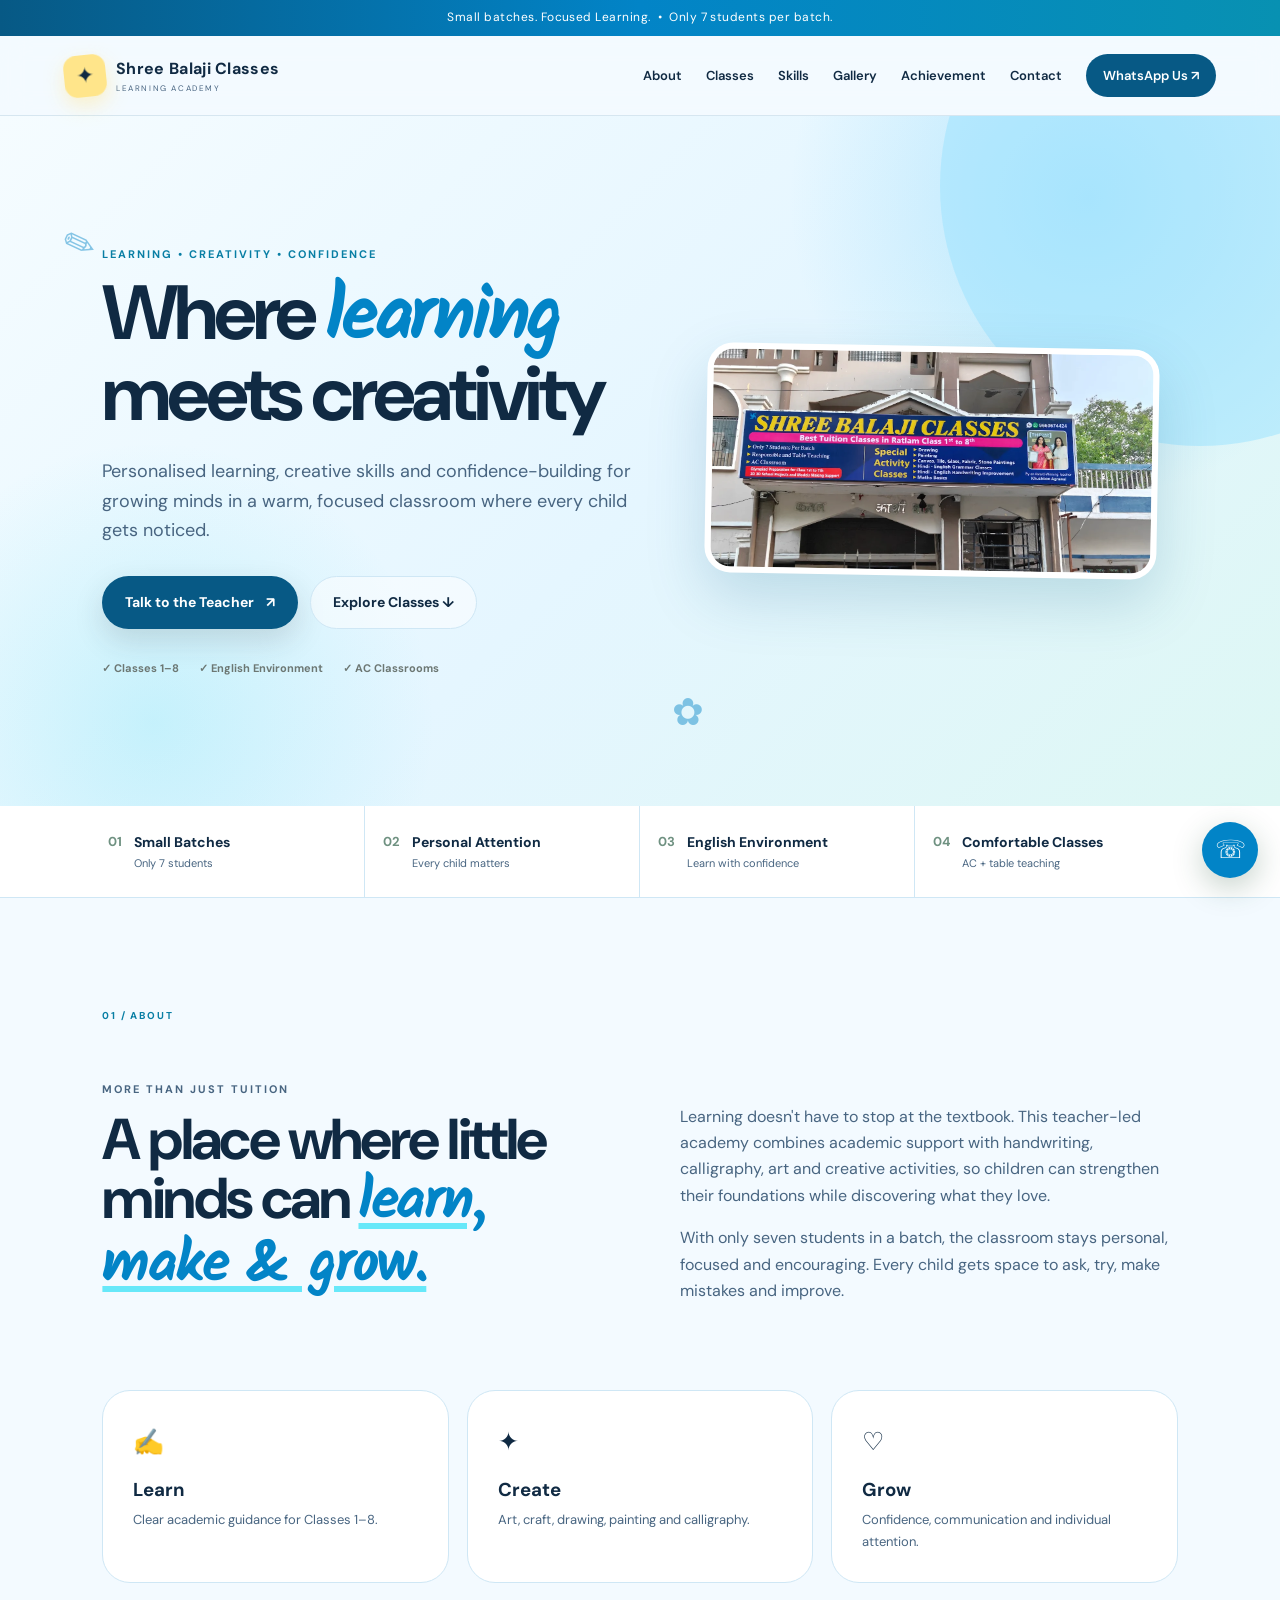
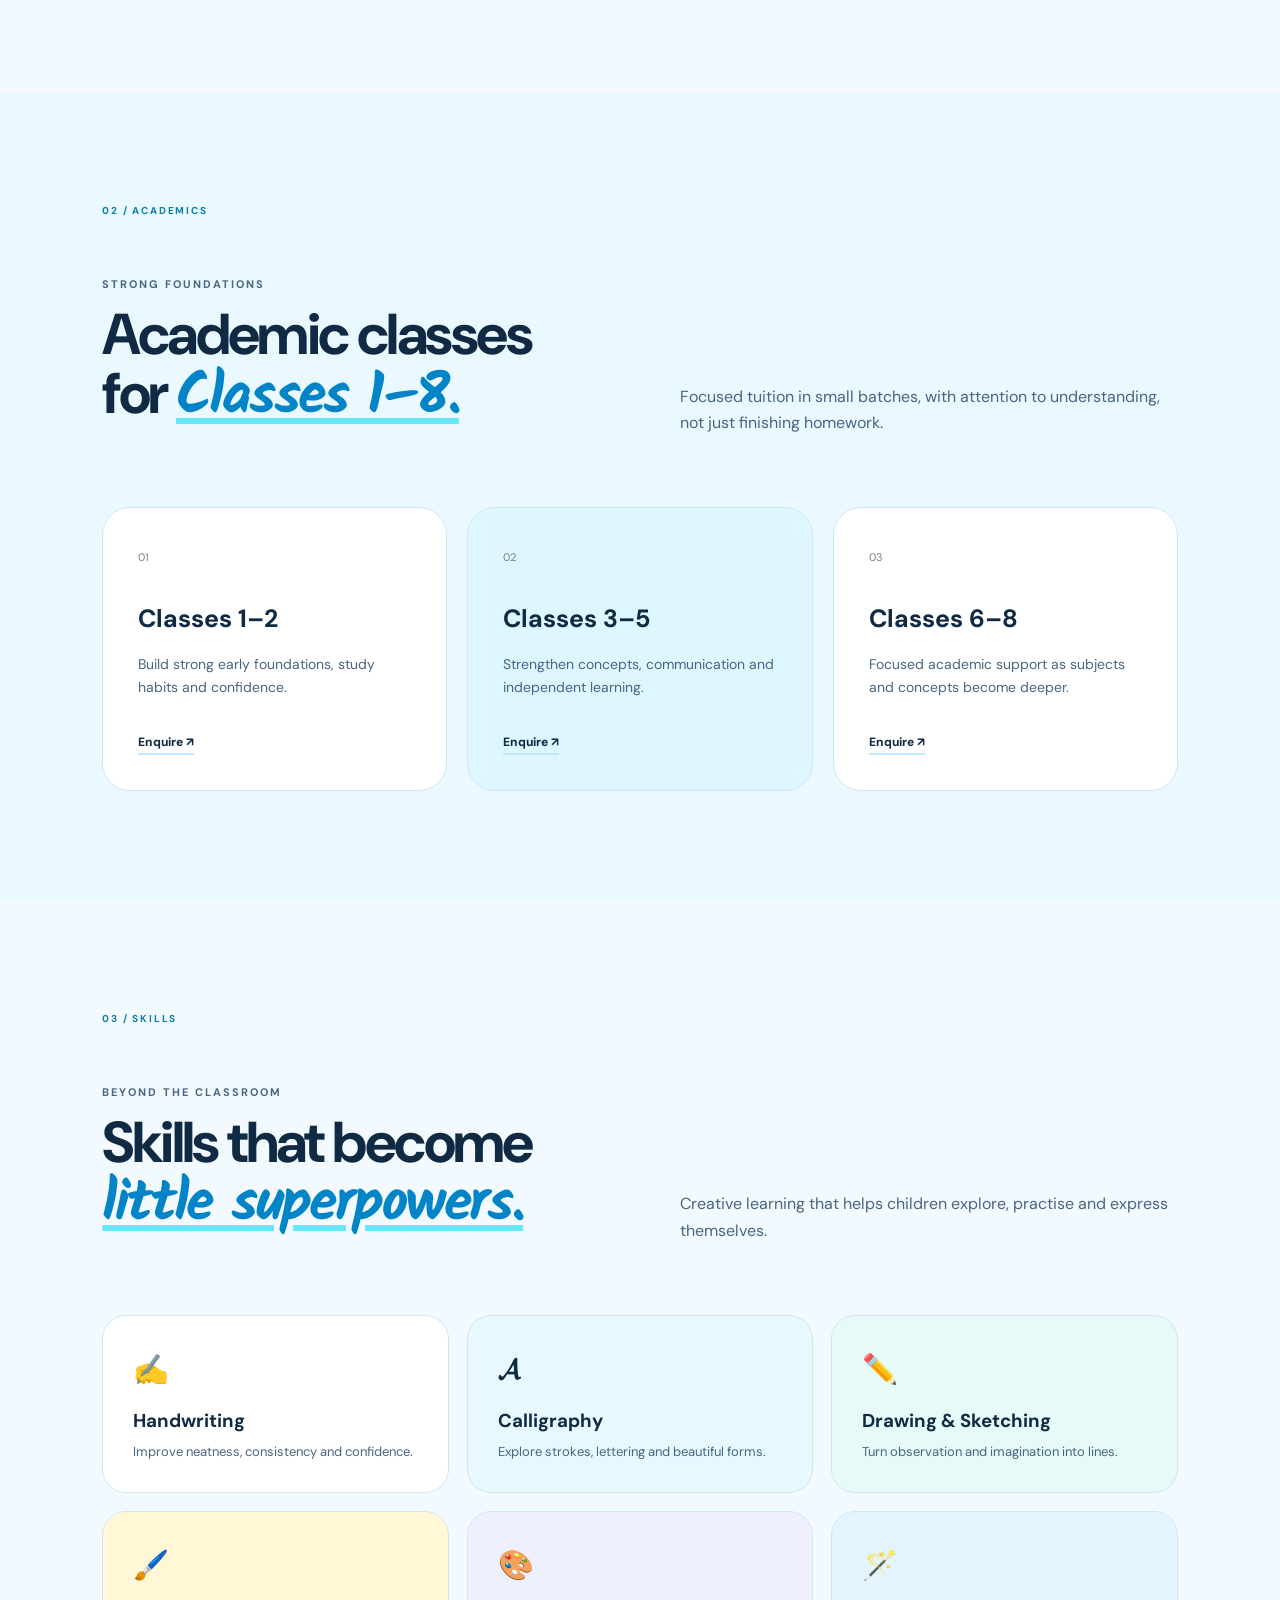
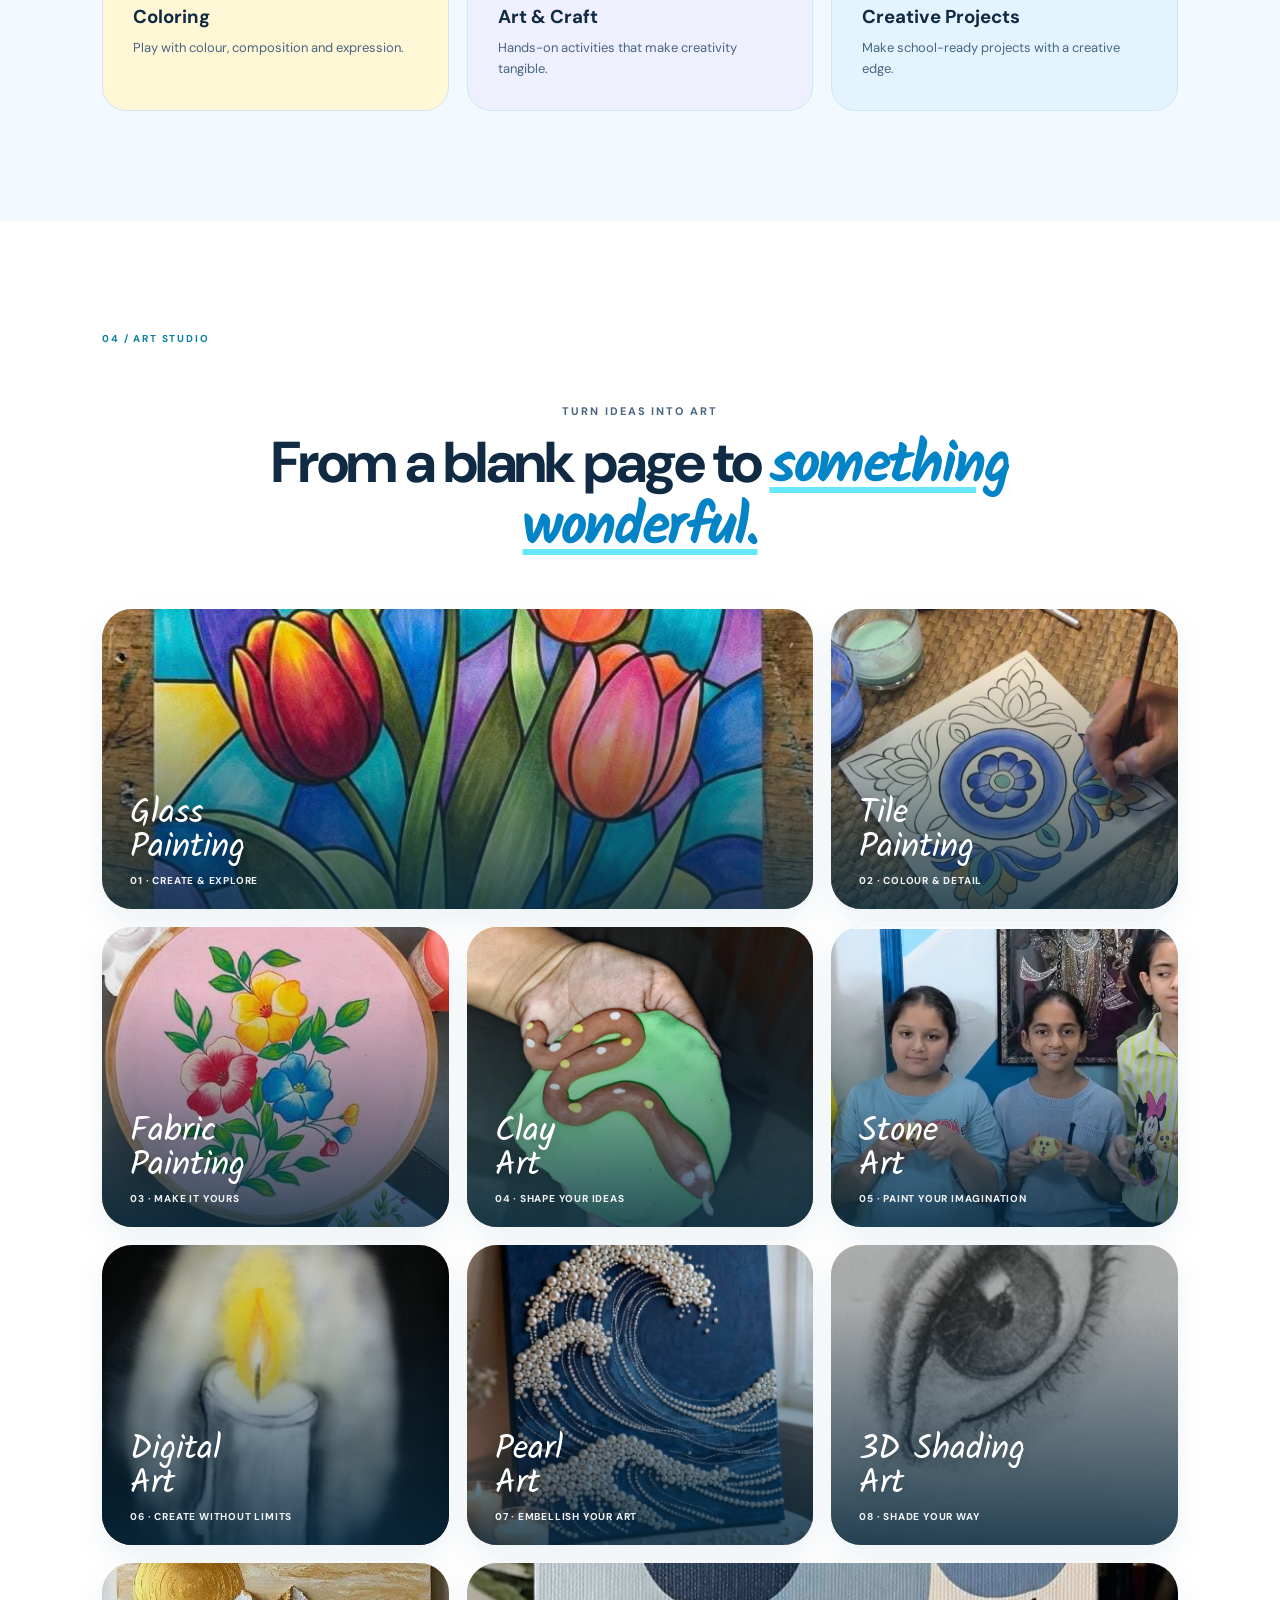
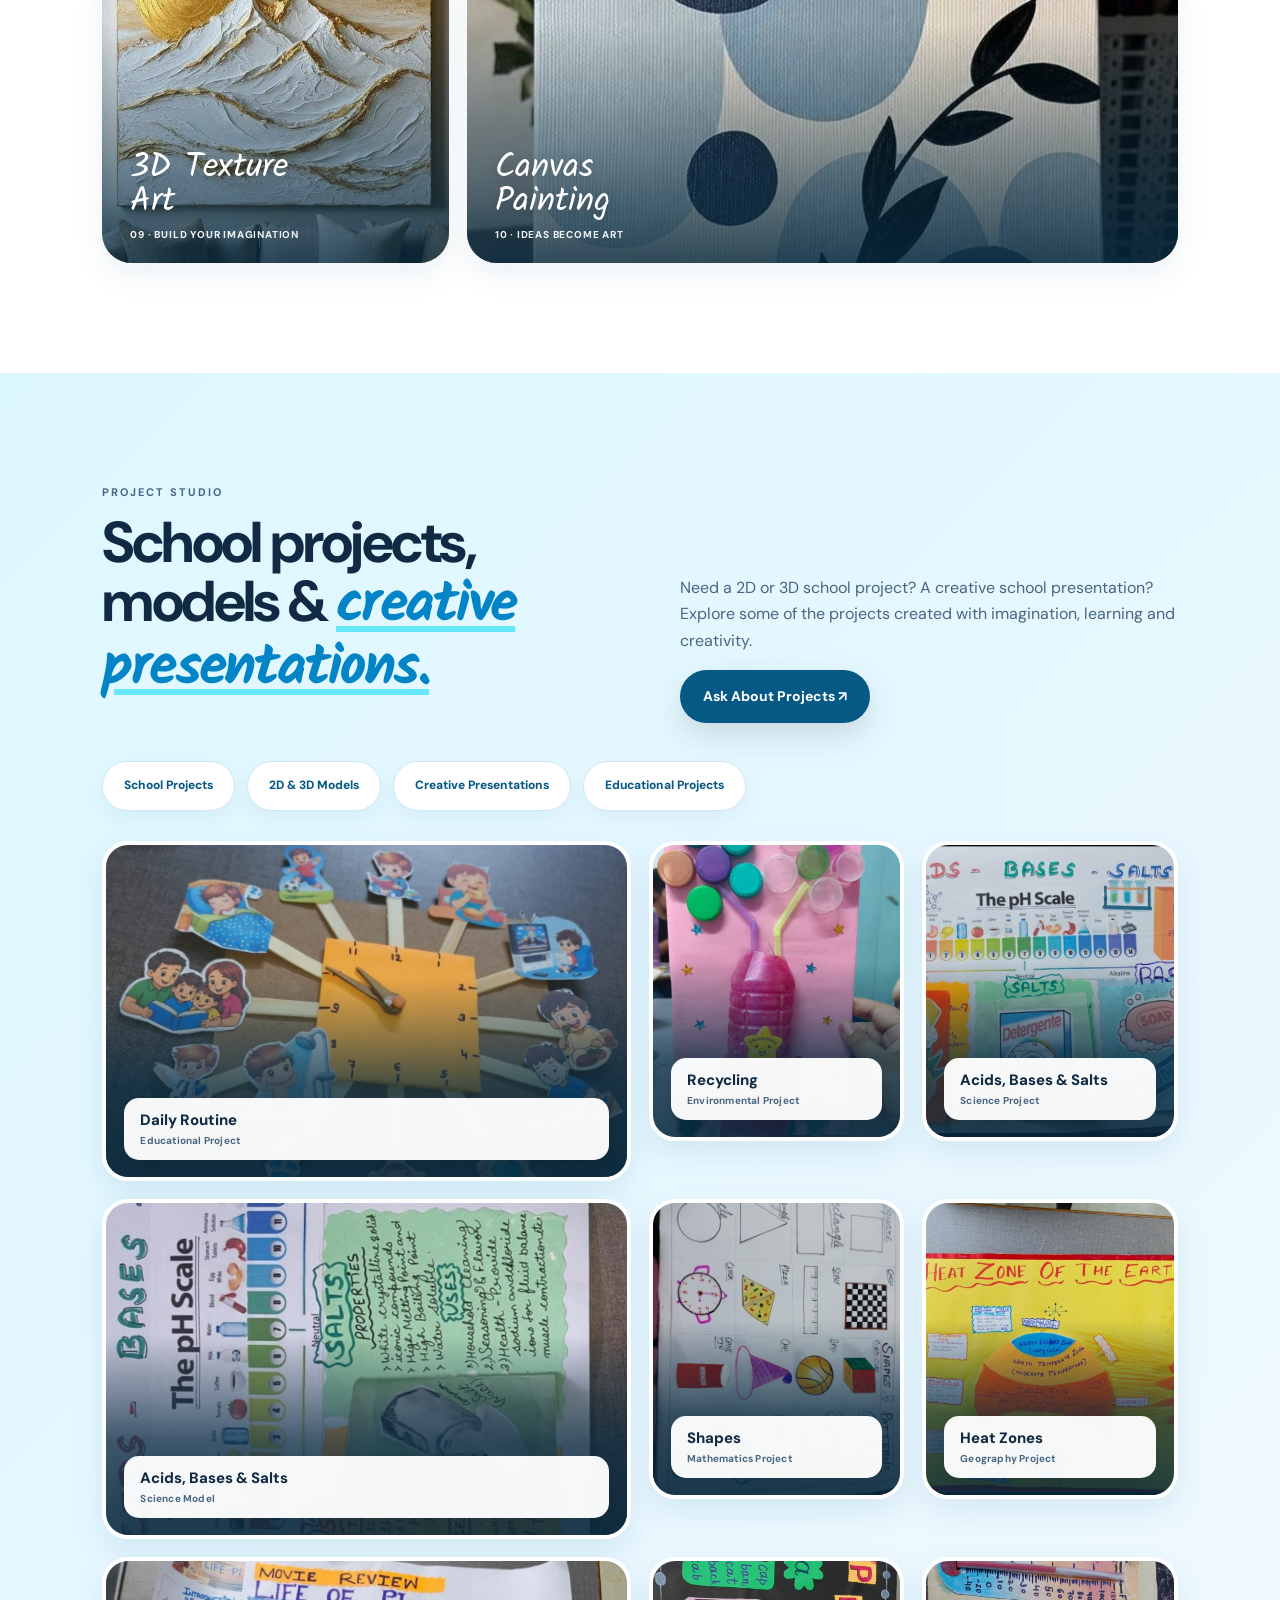
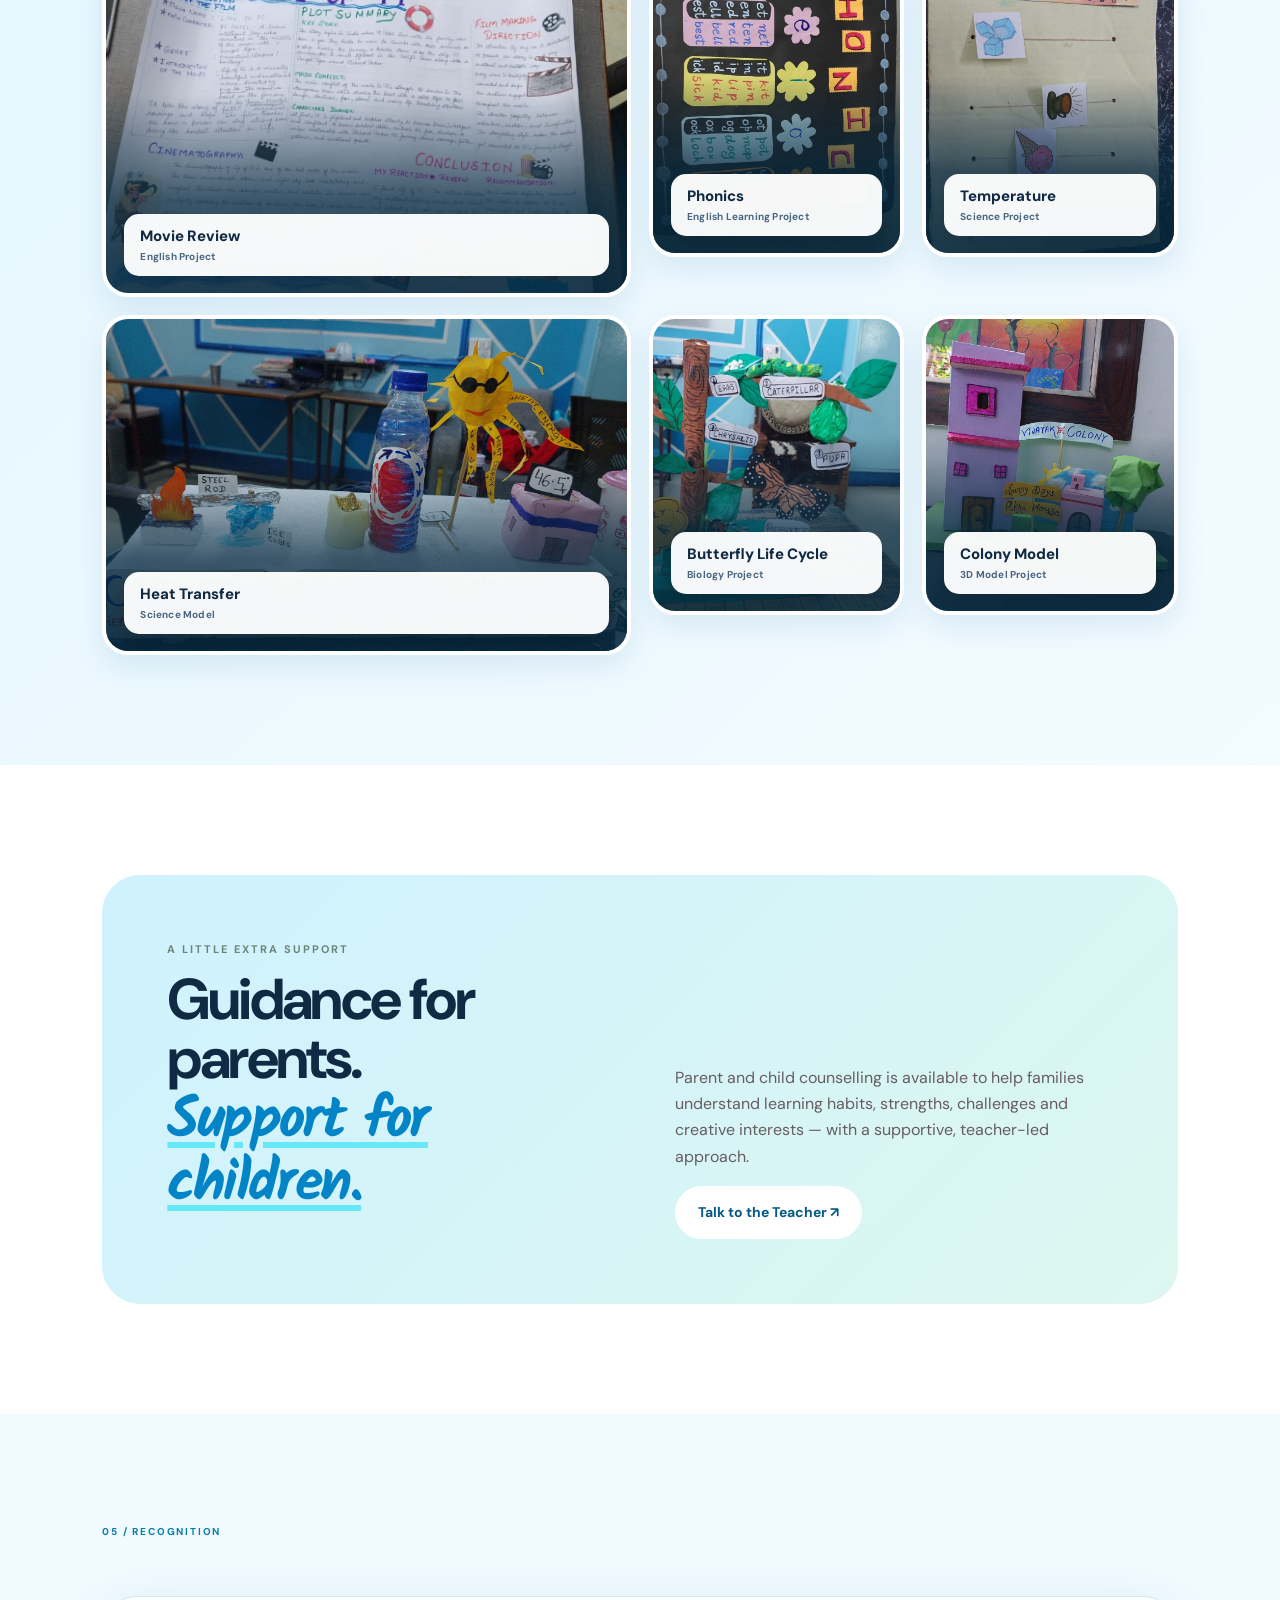
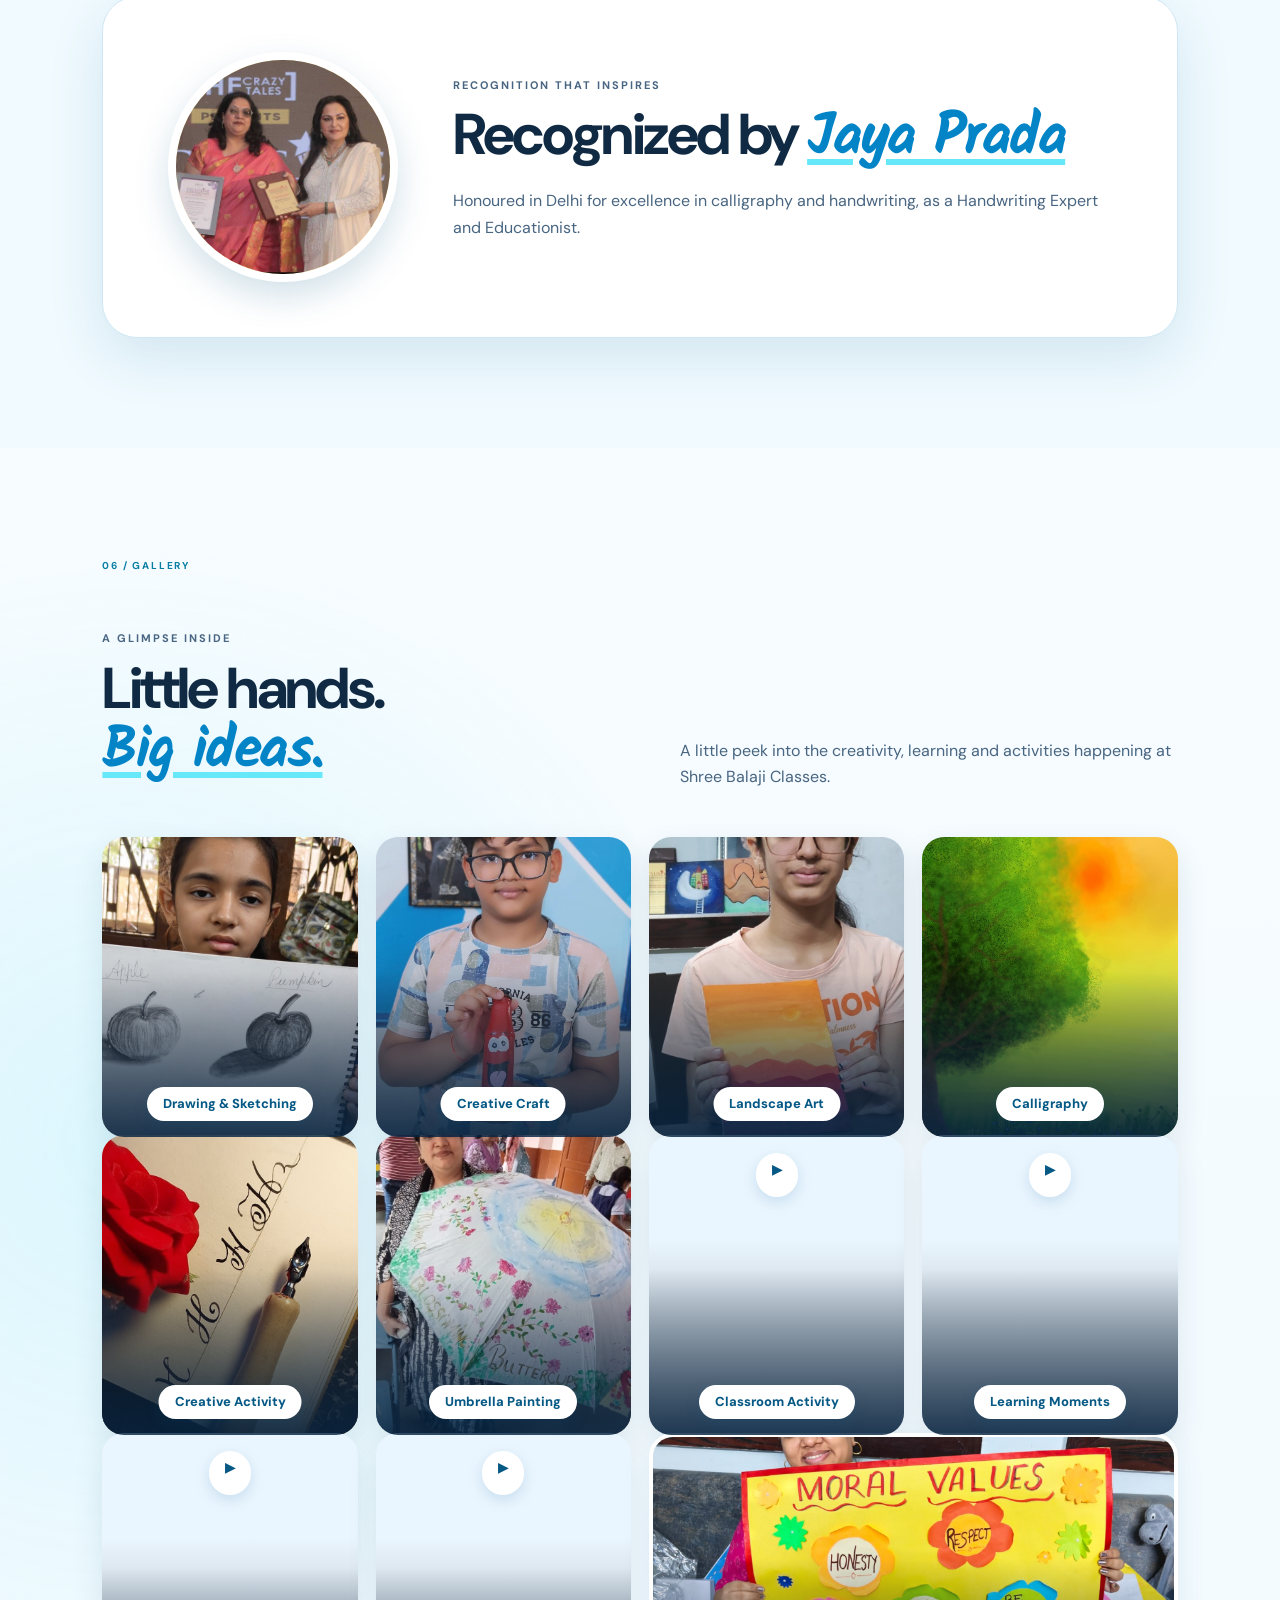
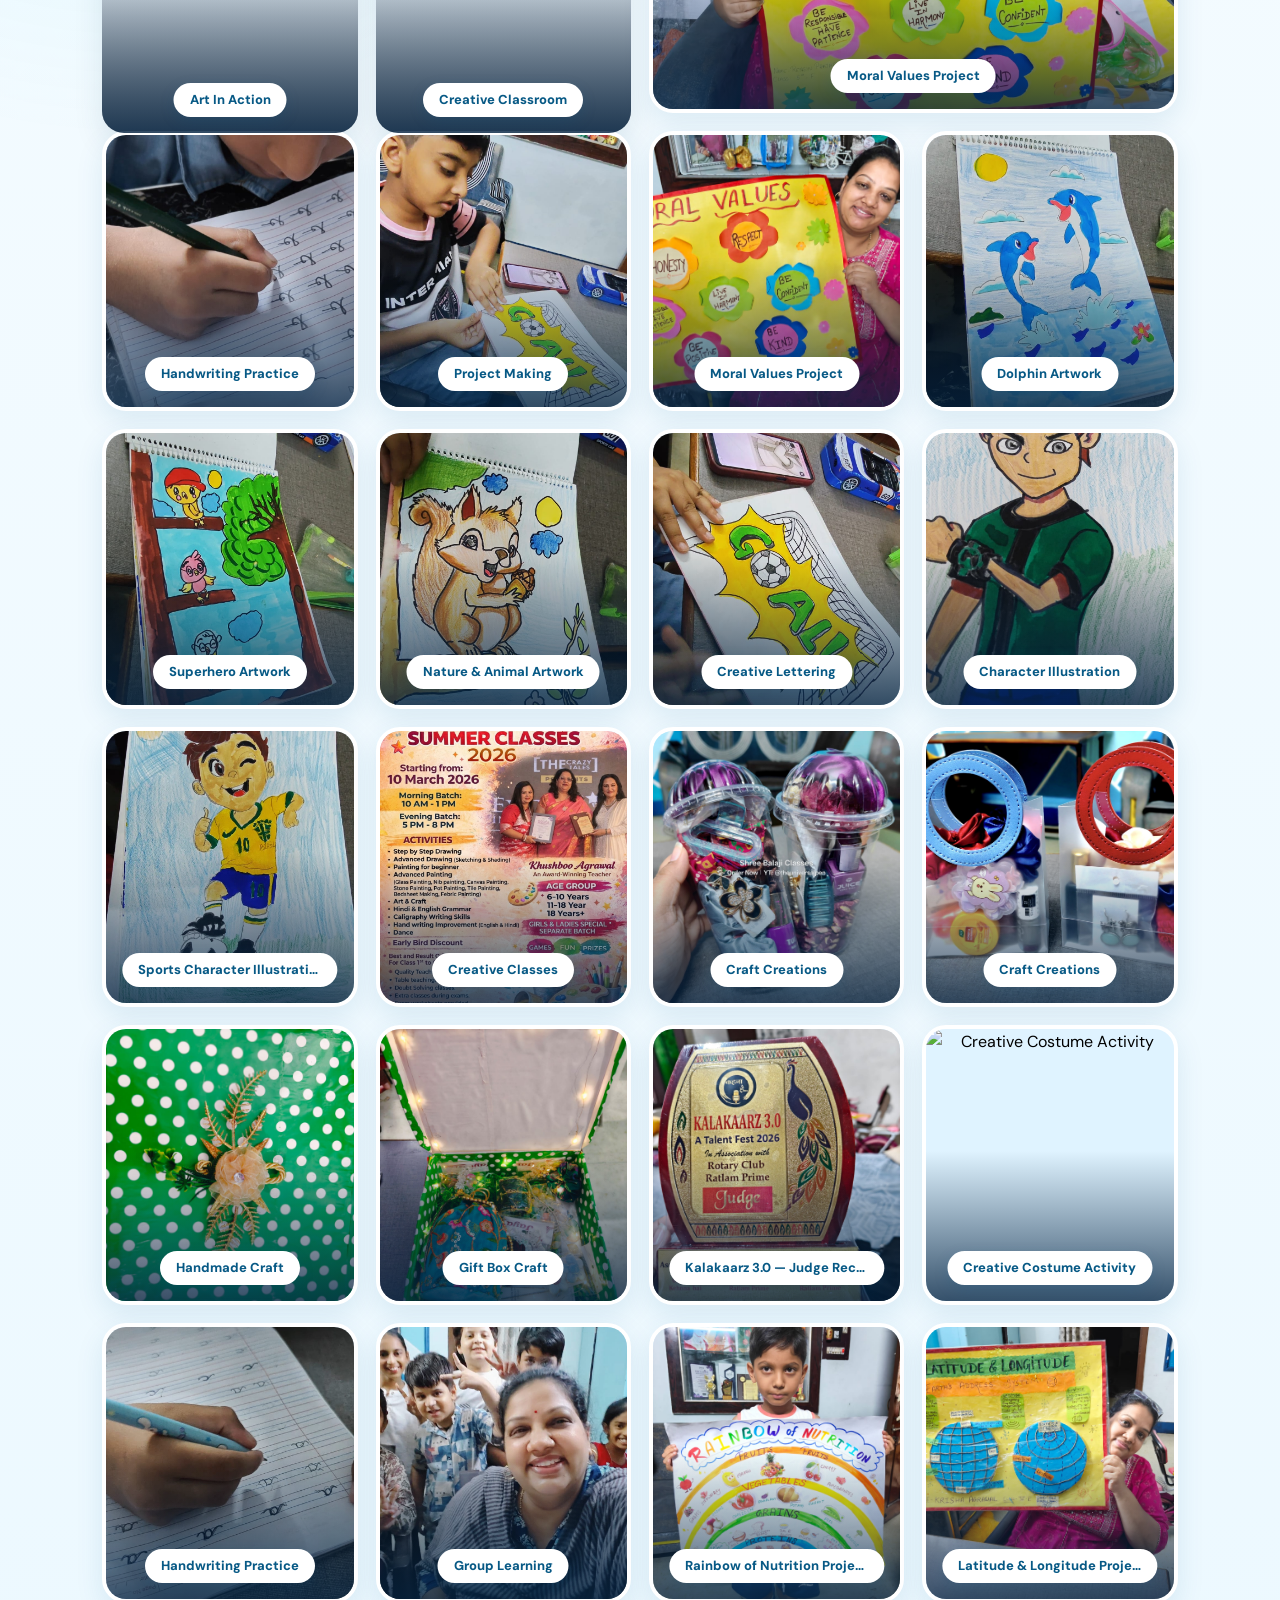
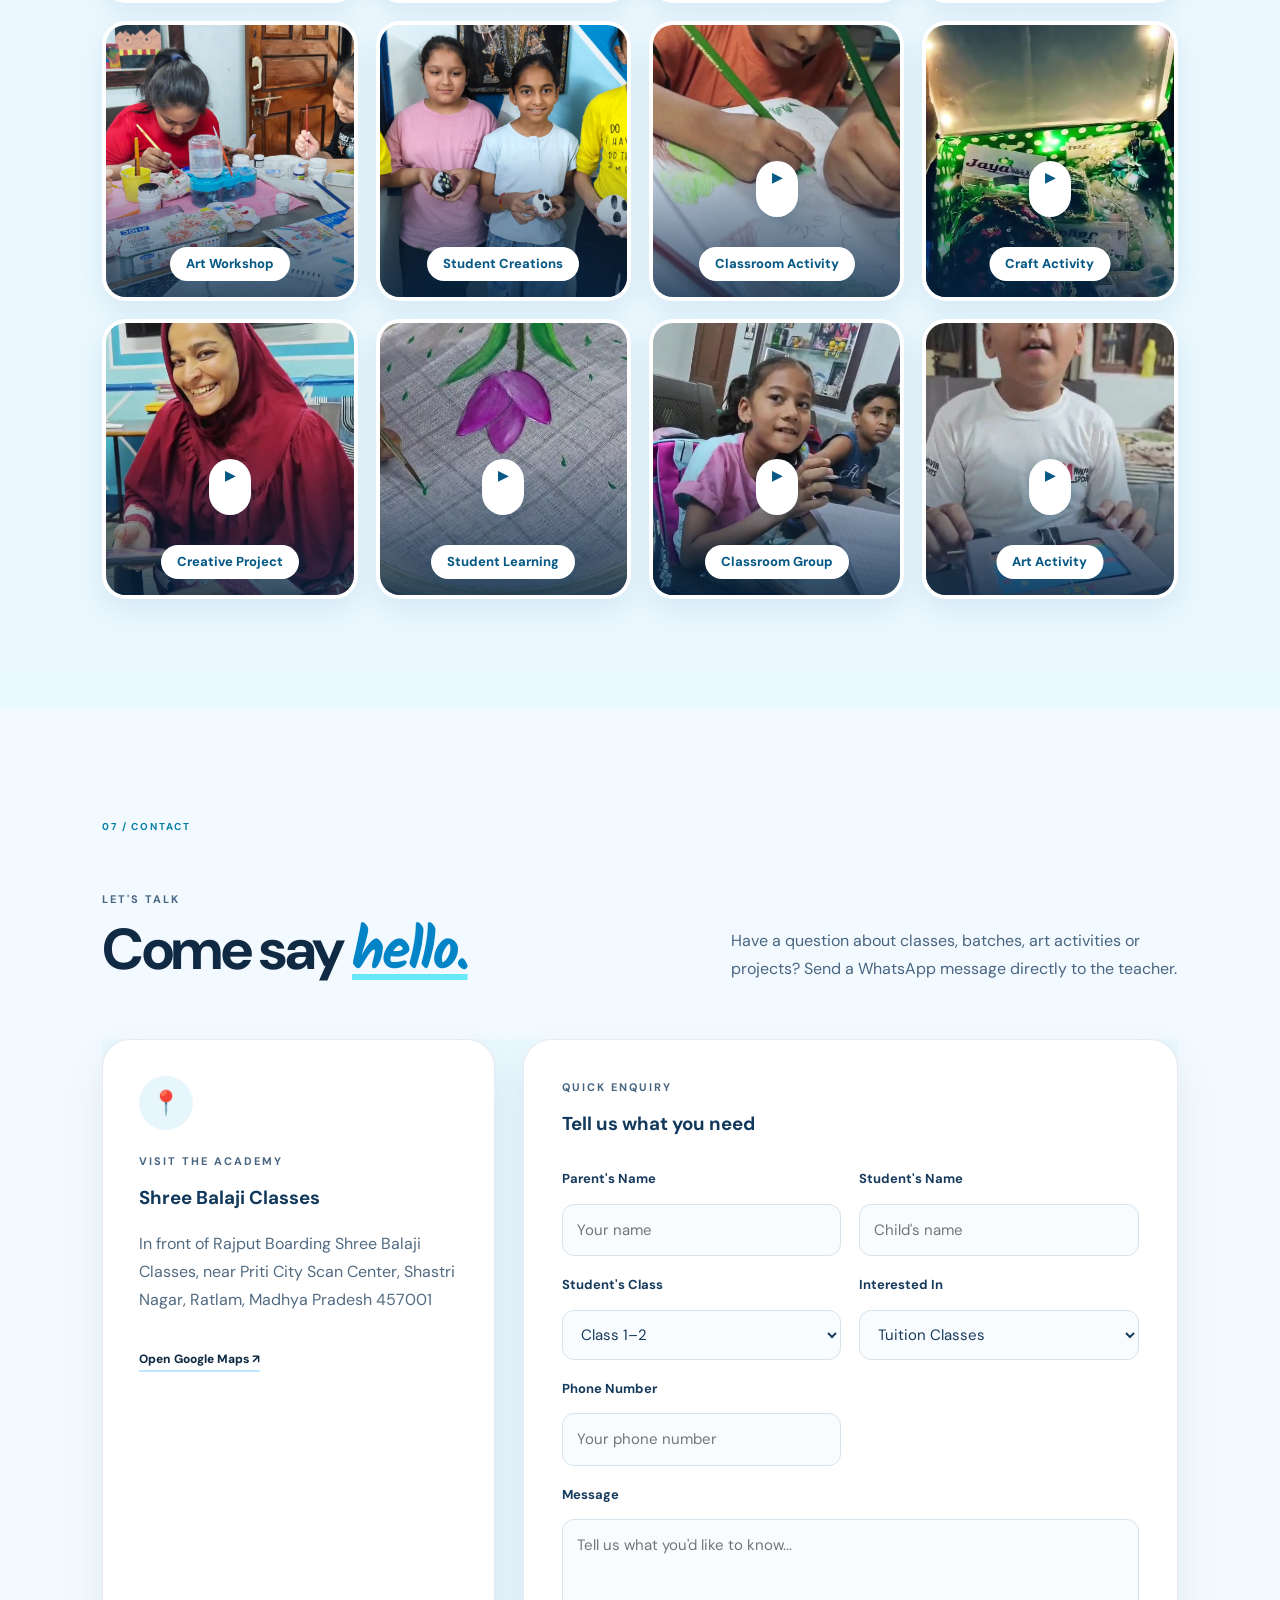
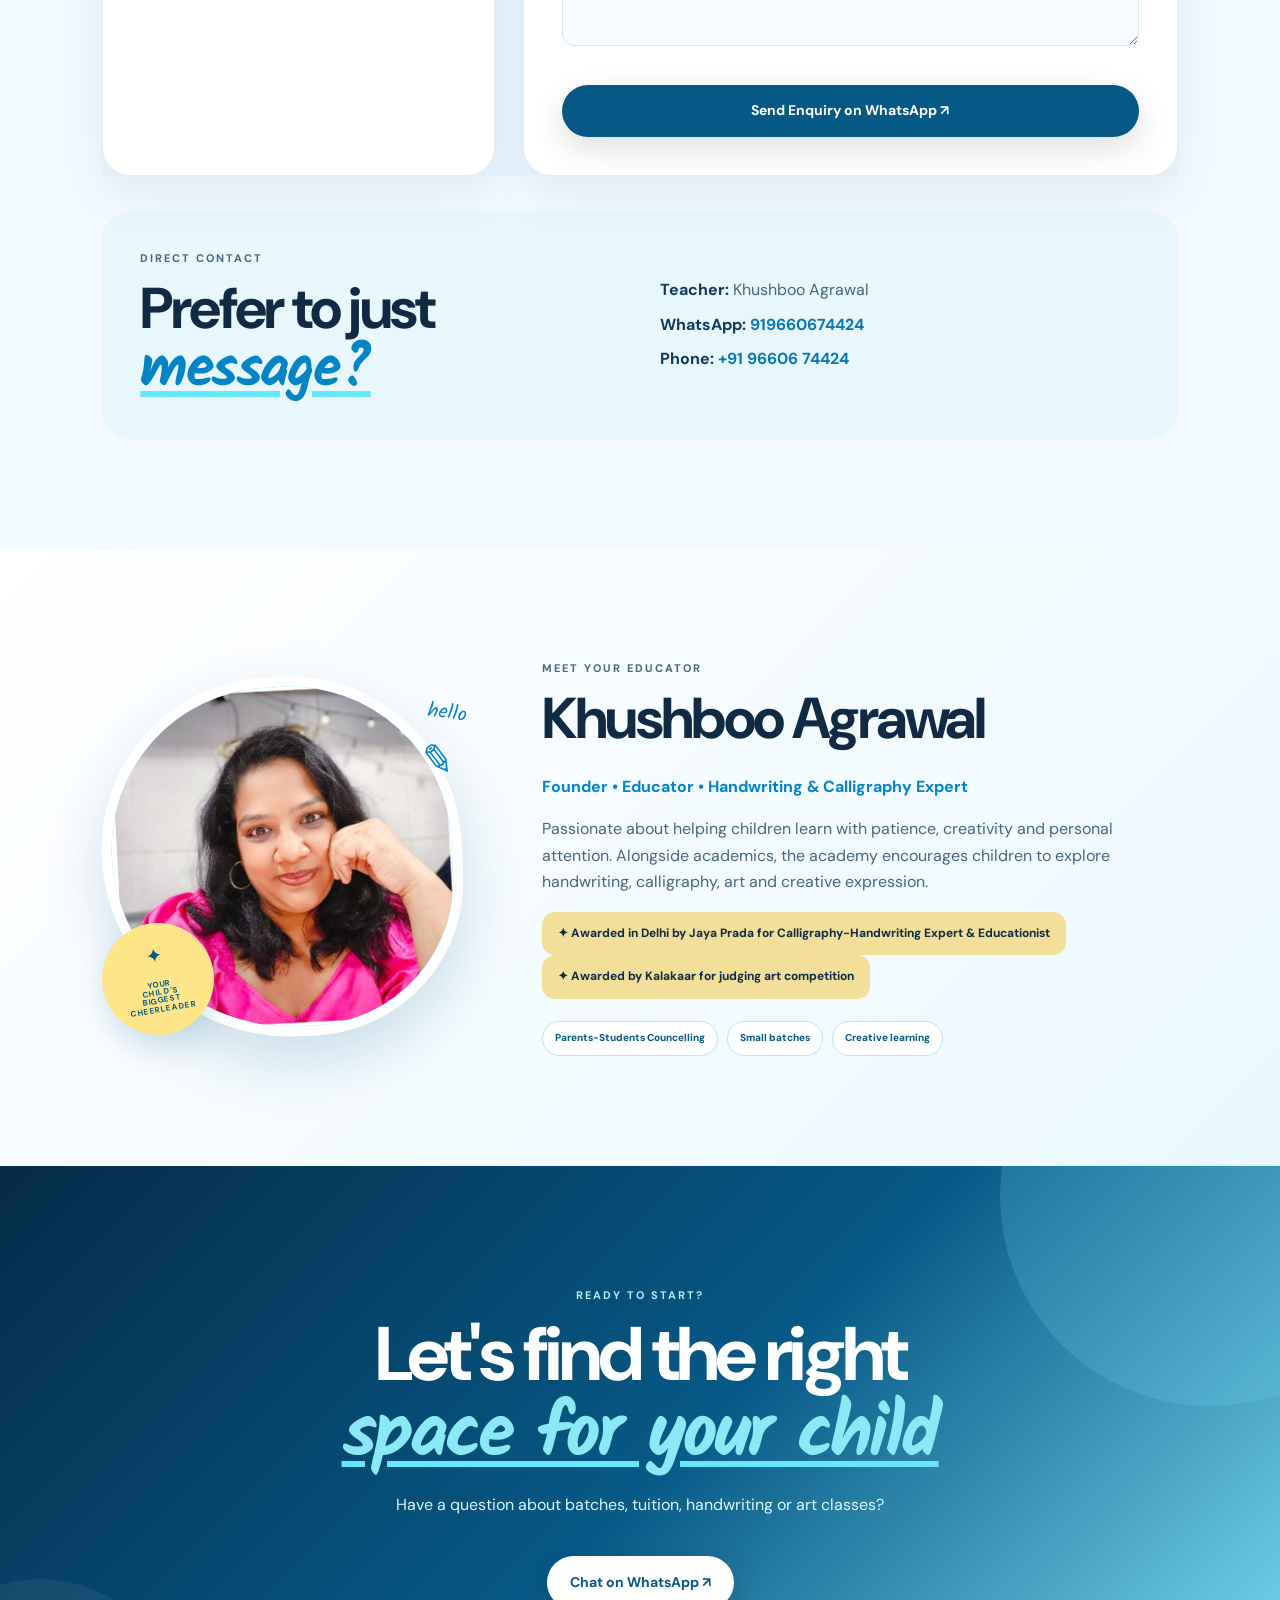
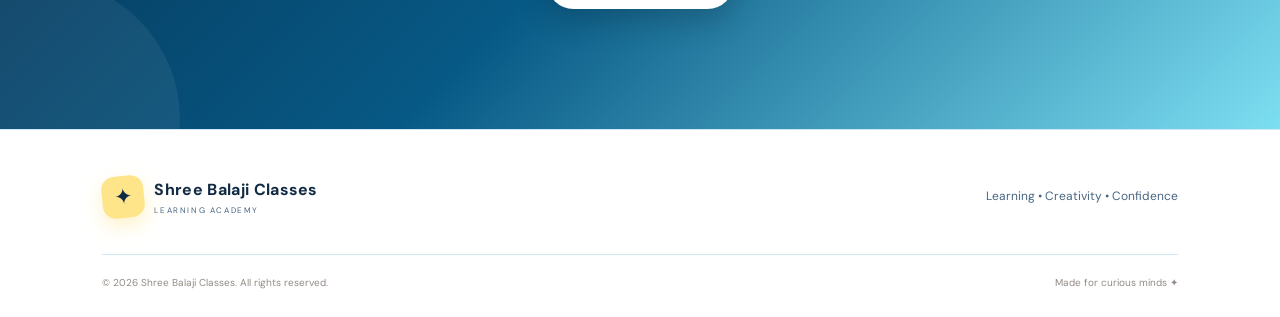
==== commit eda70f65: "Update index.html" ====
--- a/index.html
+++ b/index.html
@@ -2017,7 +2017,7 @@
           </p>
 
           <h3>
-            Tell us what you need.
+            Tell us what you need
           </h3>
 
 
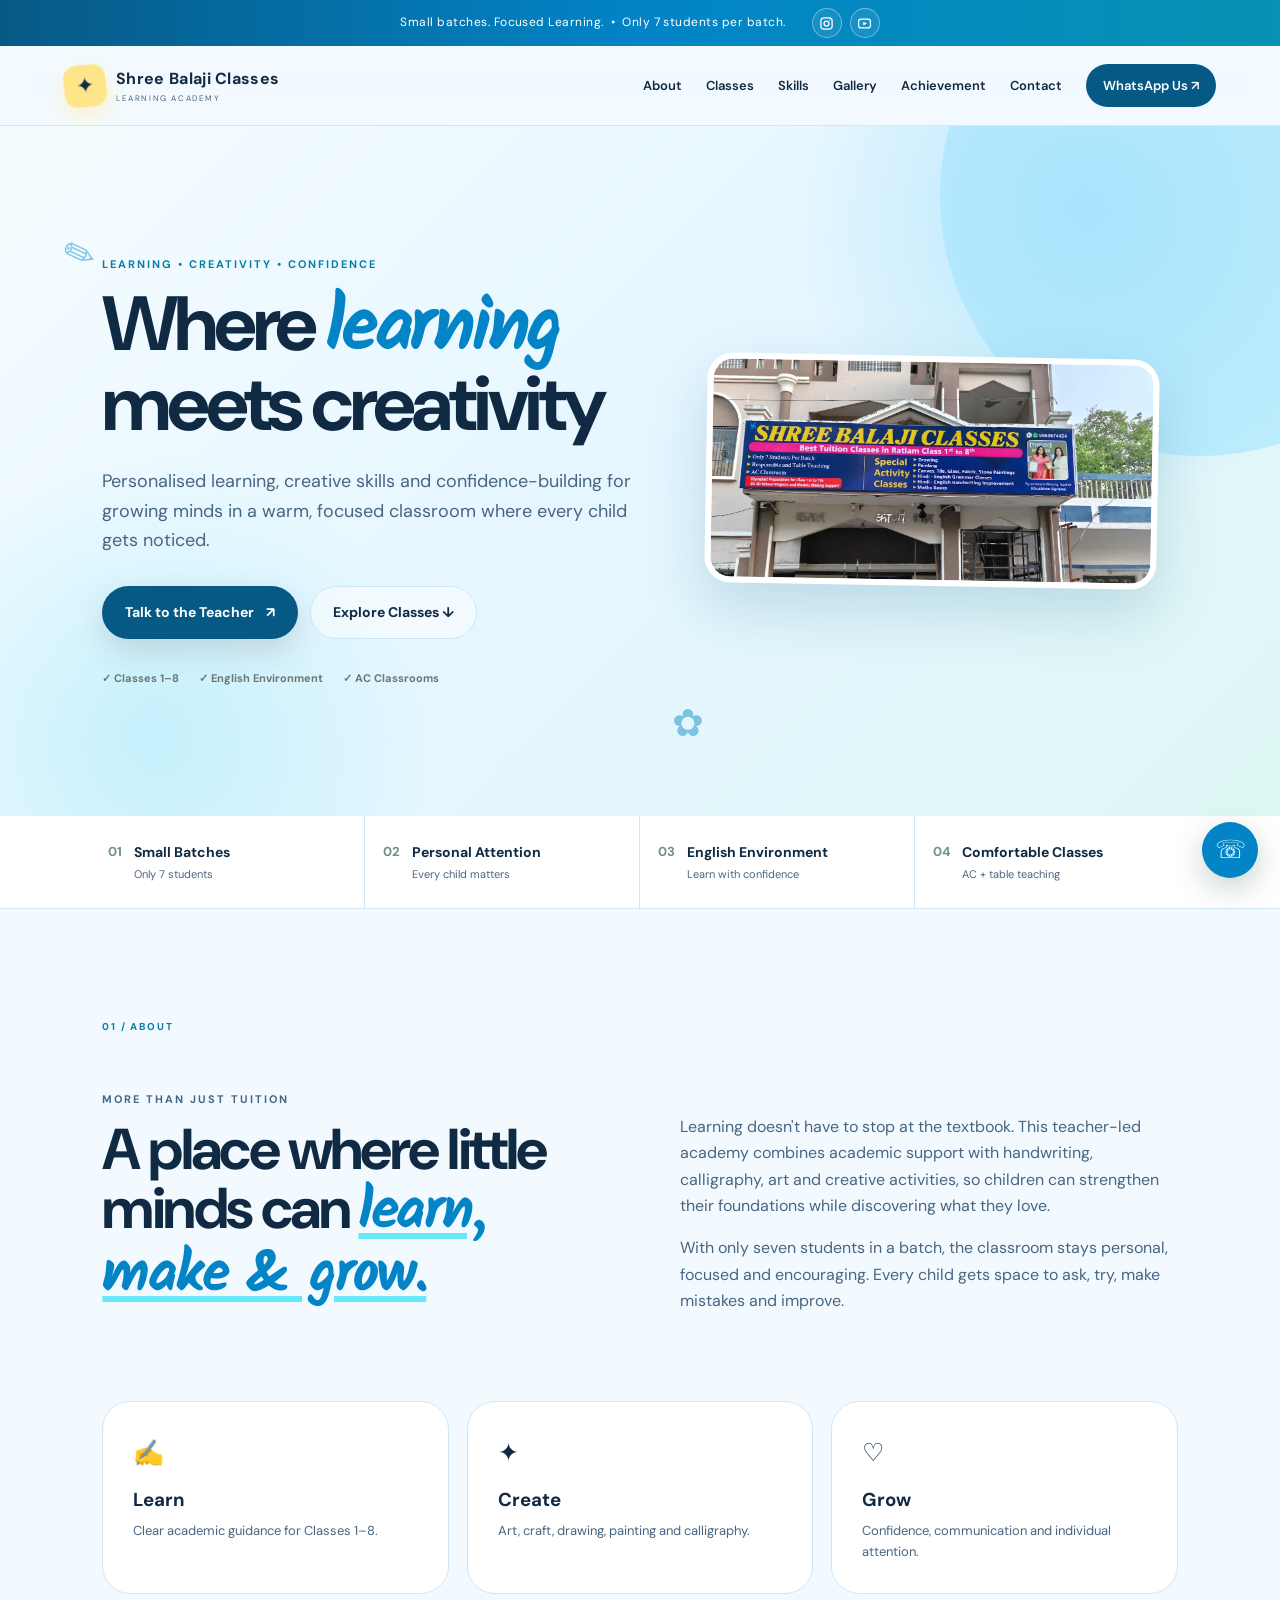
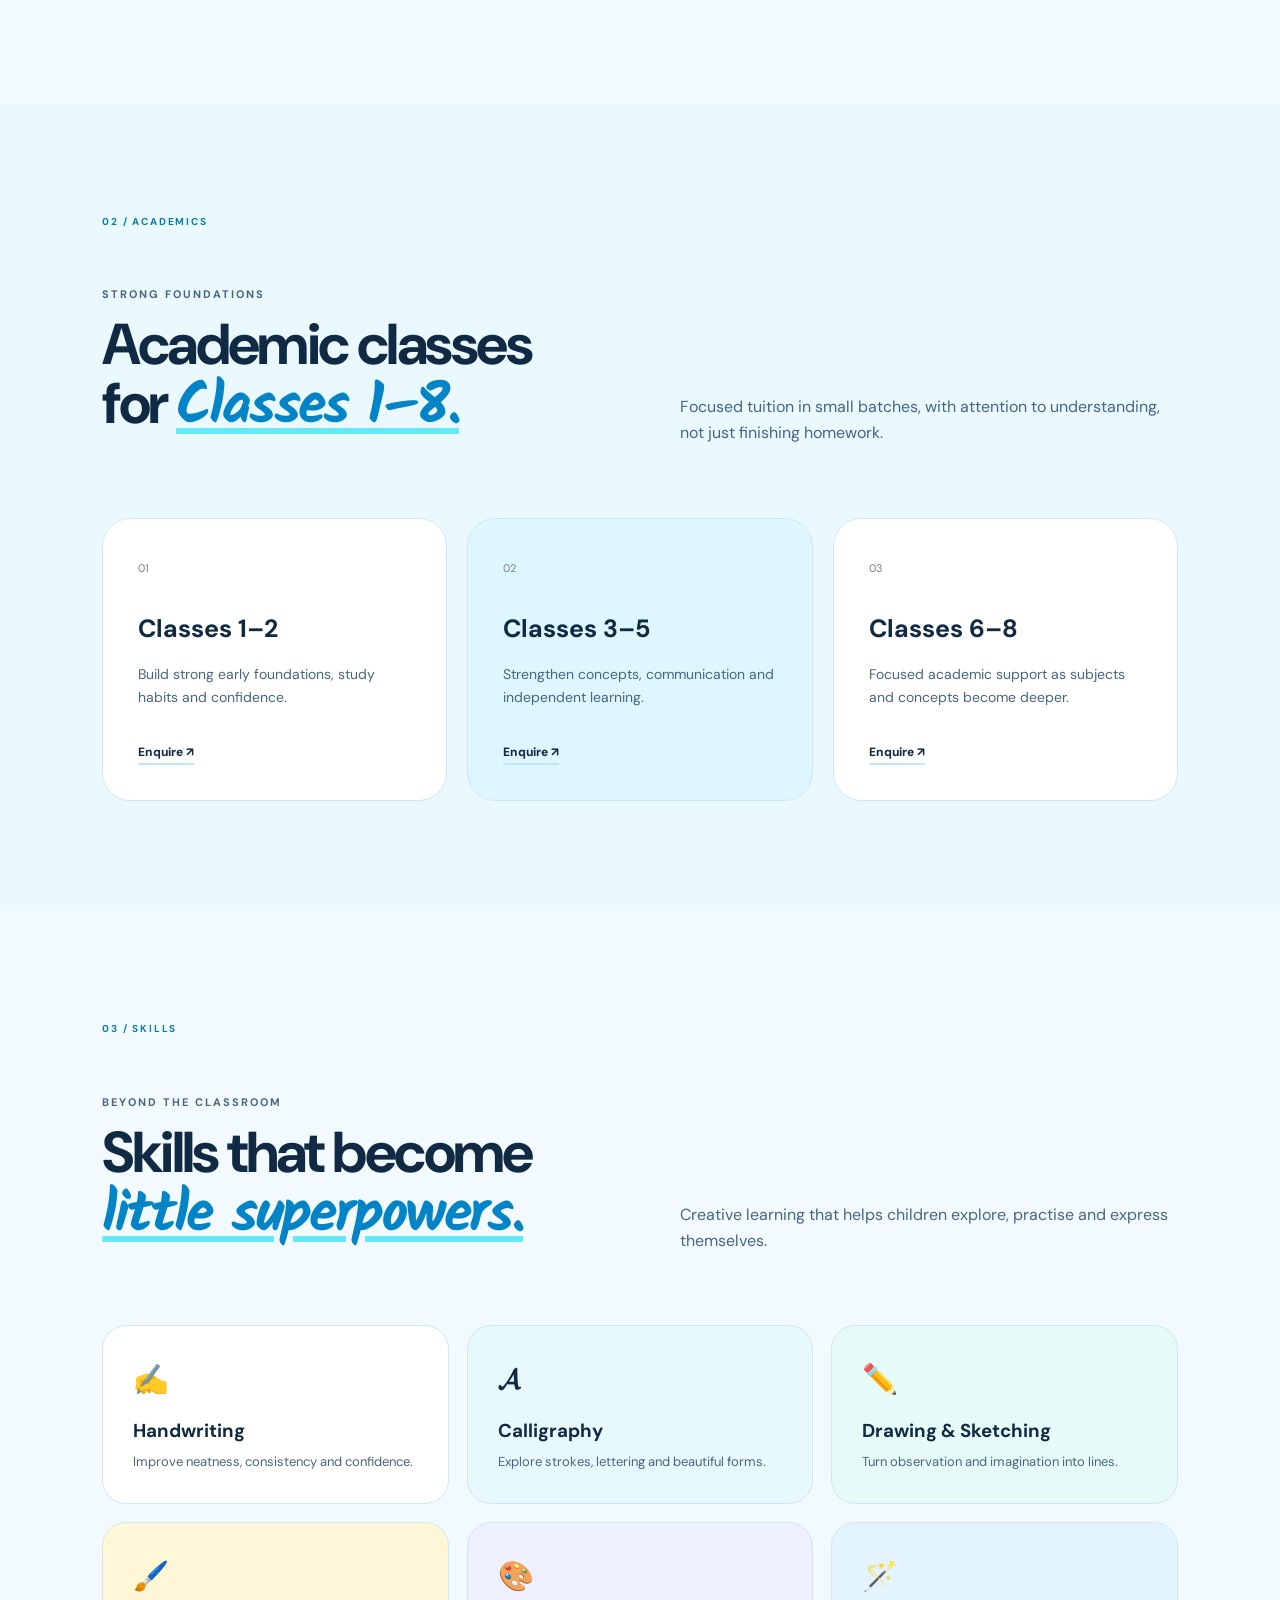
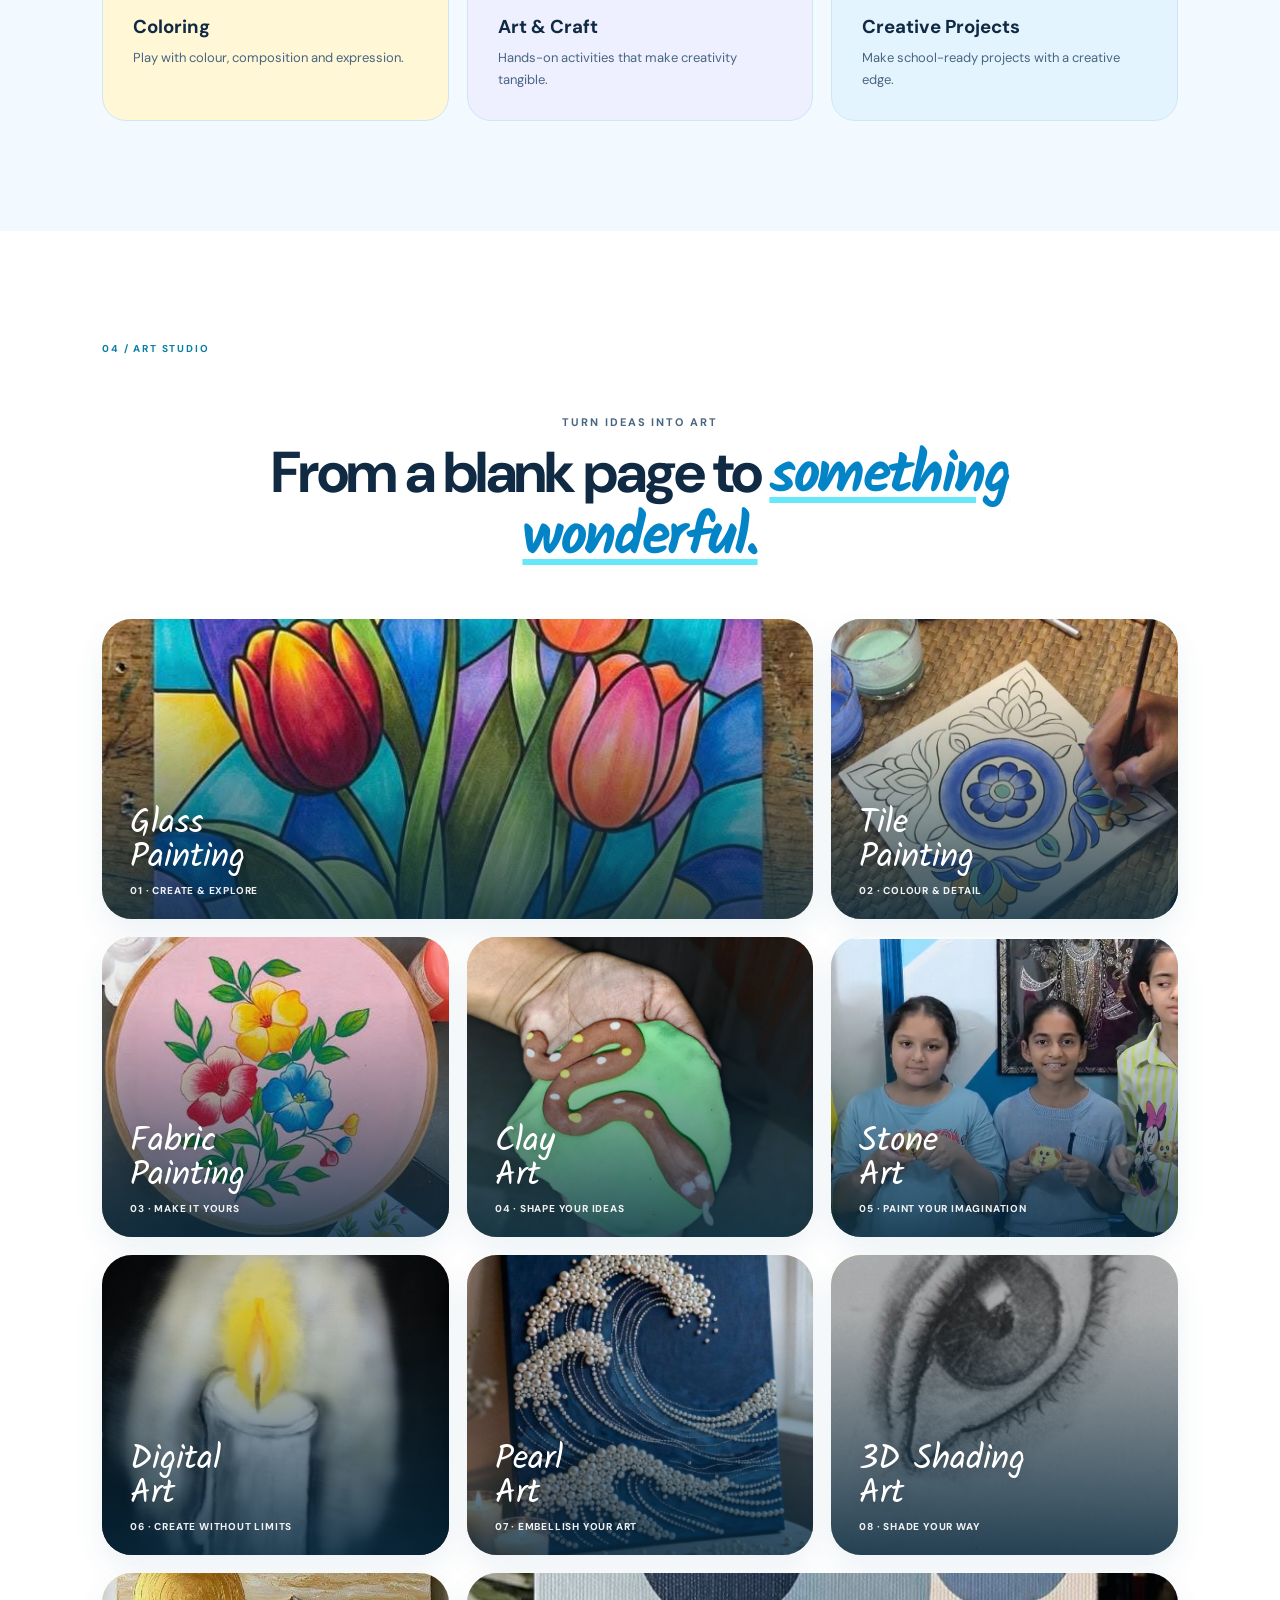
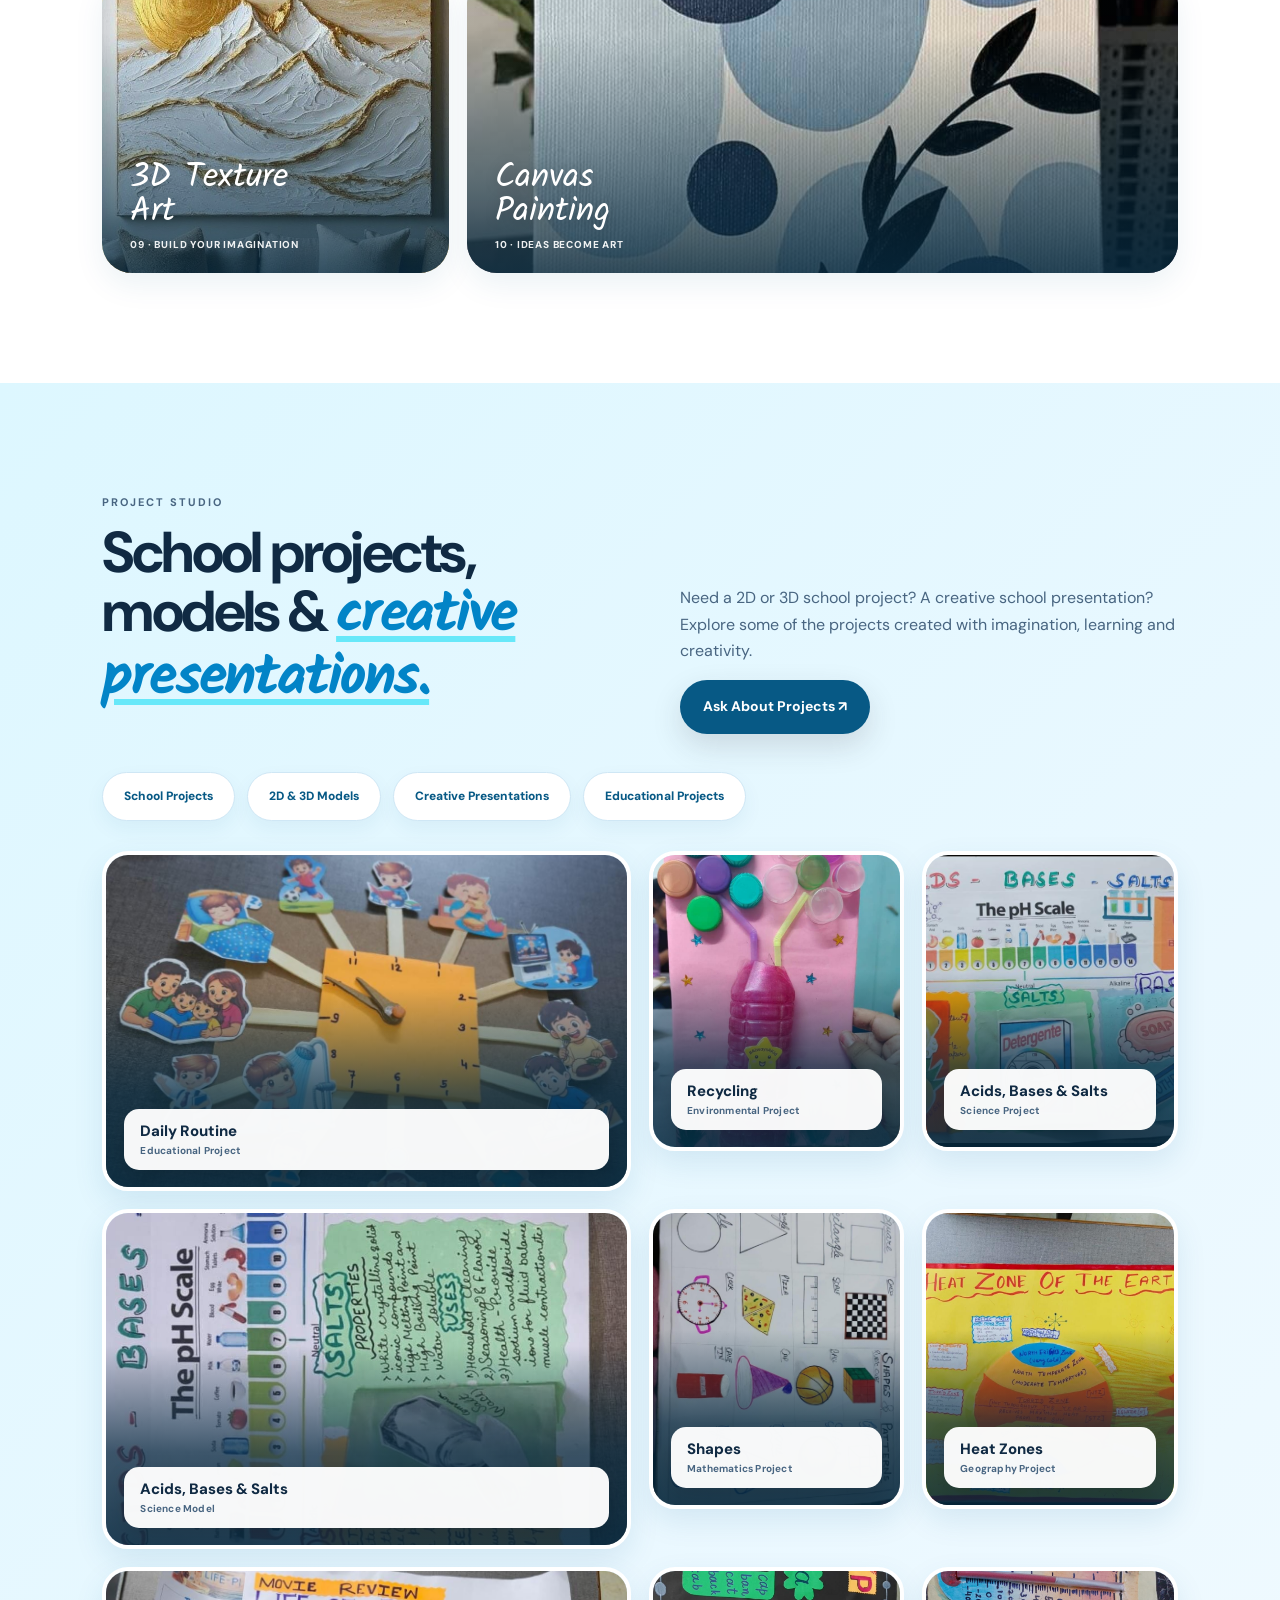
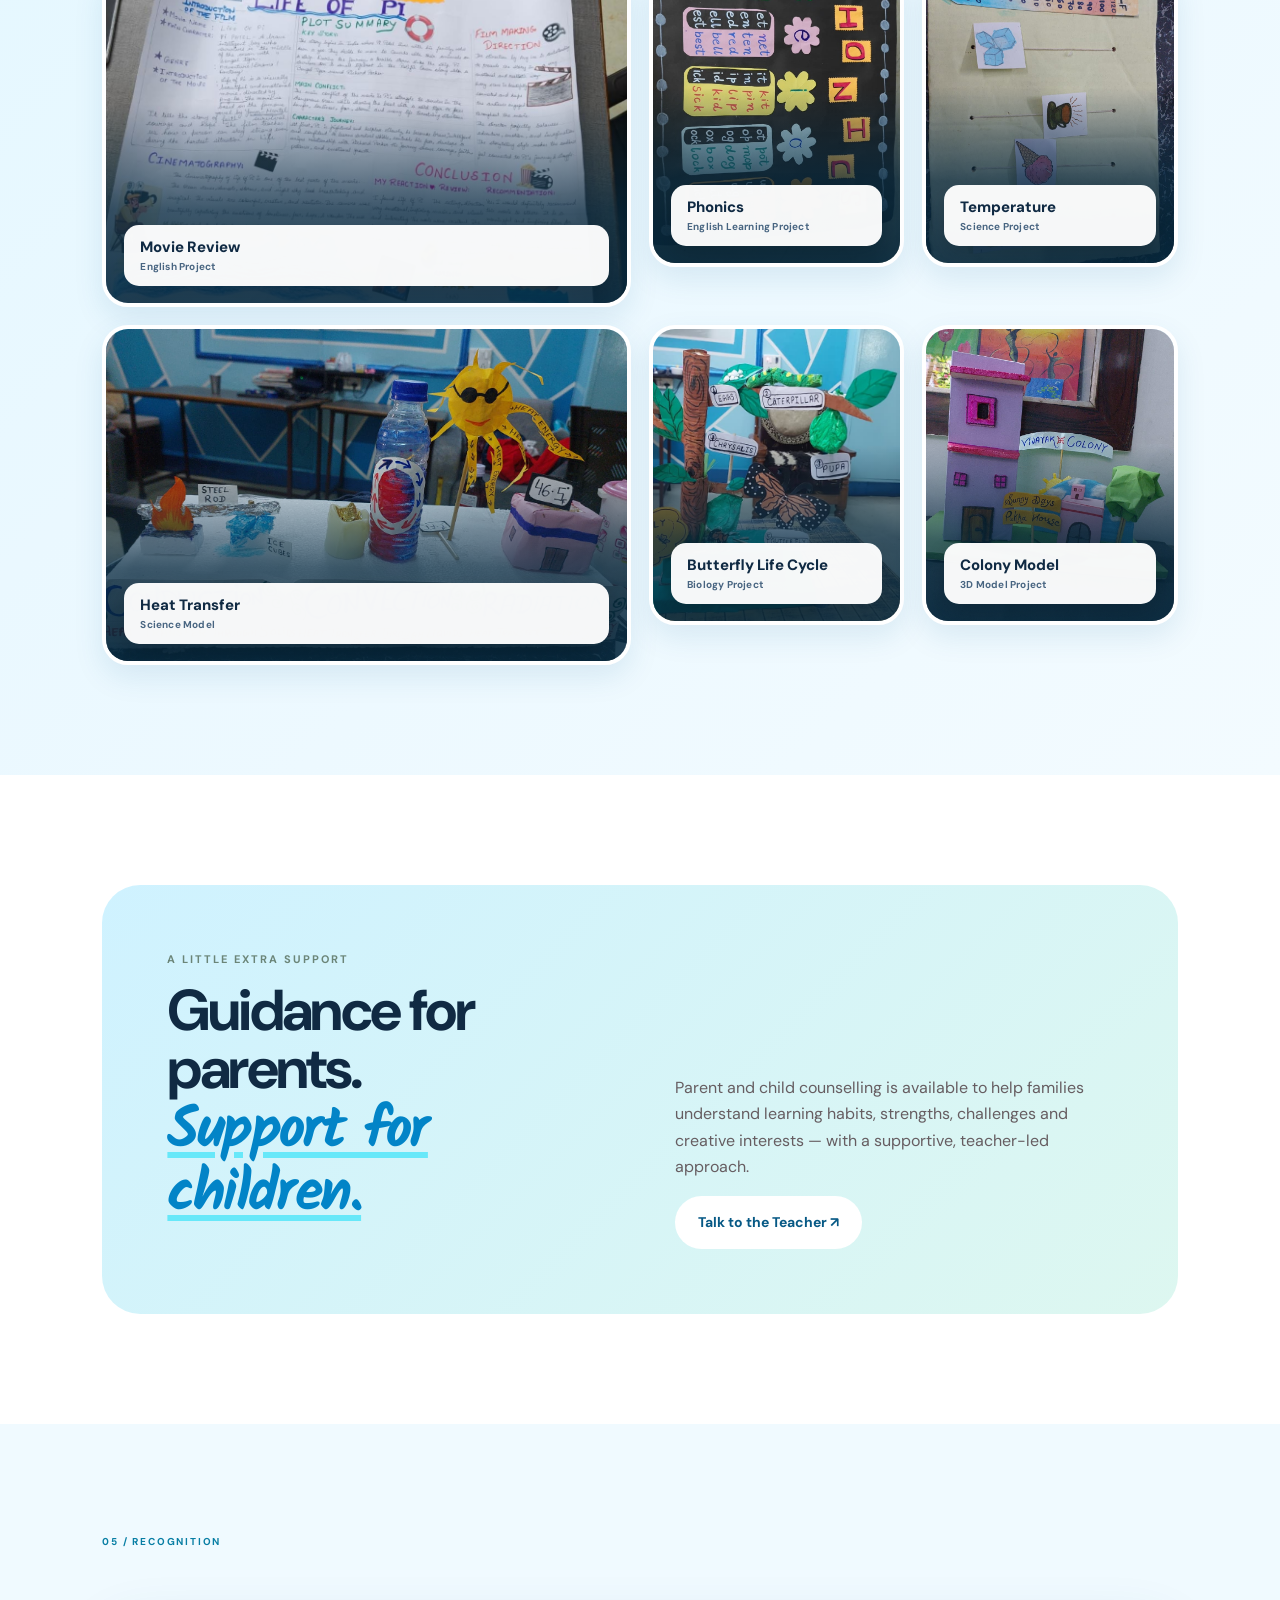
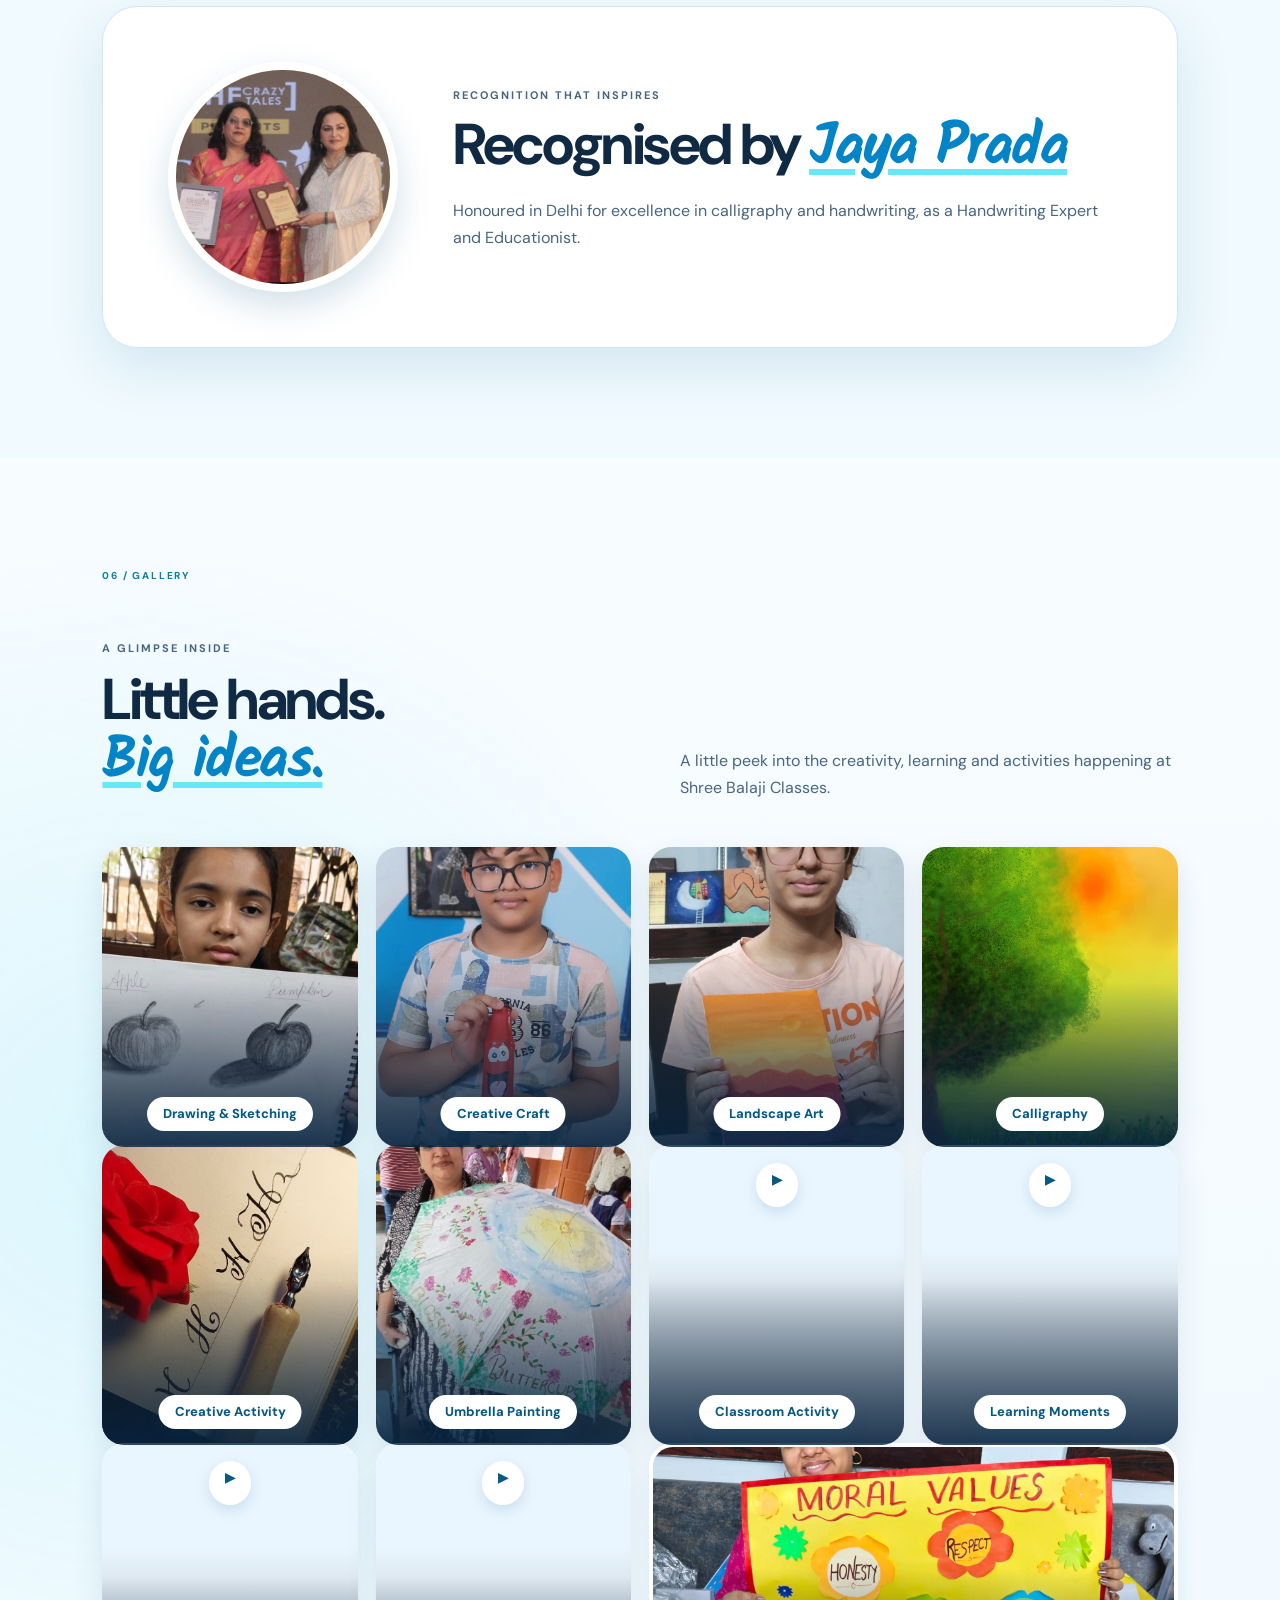
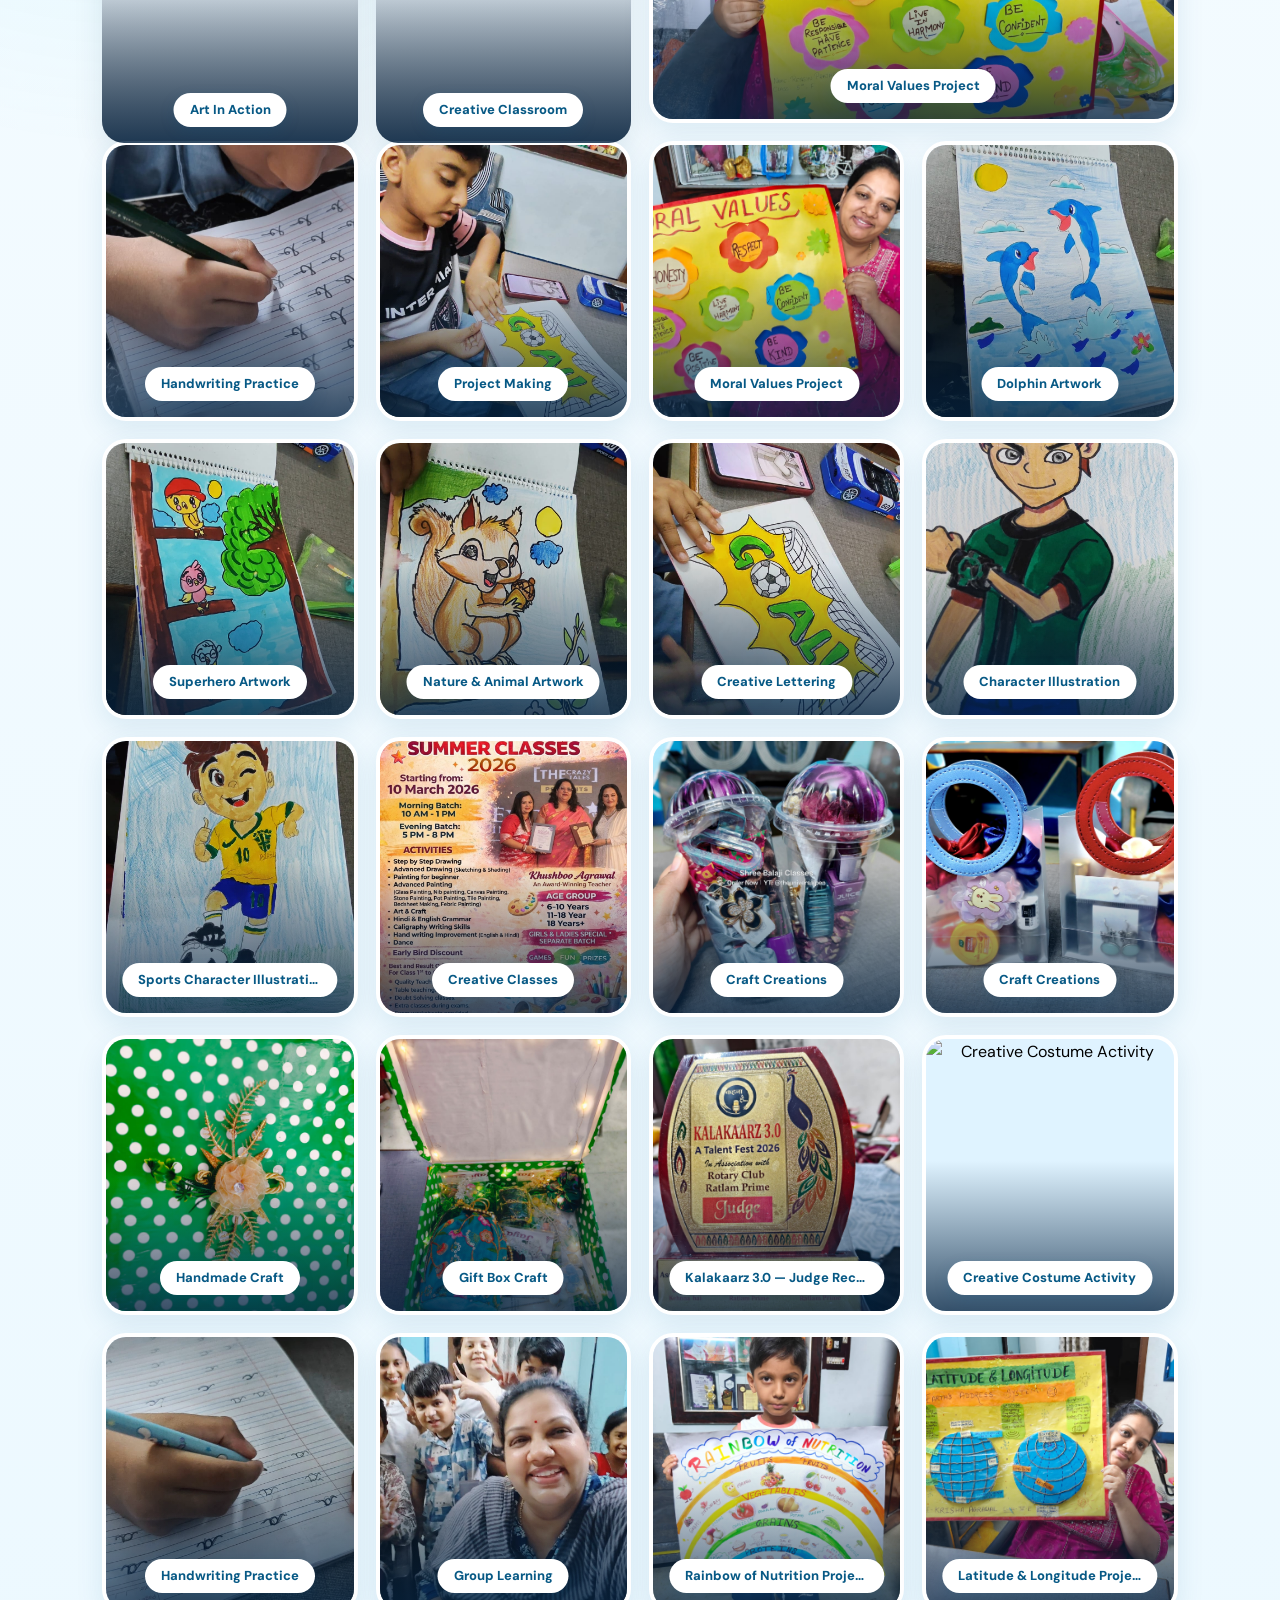
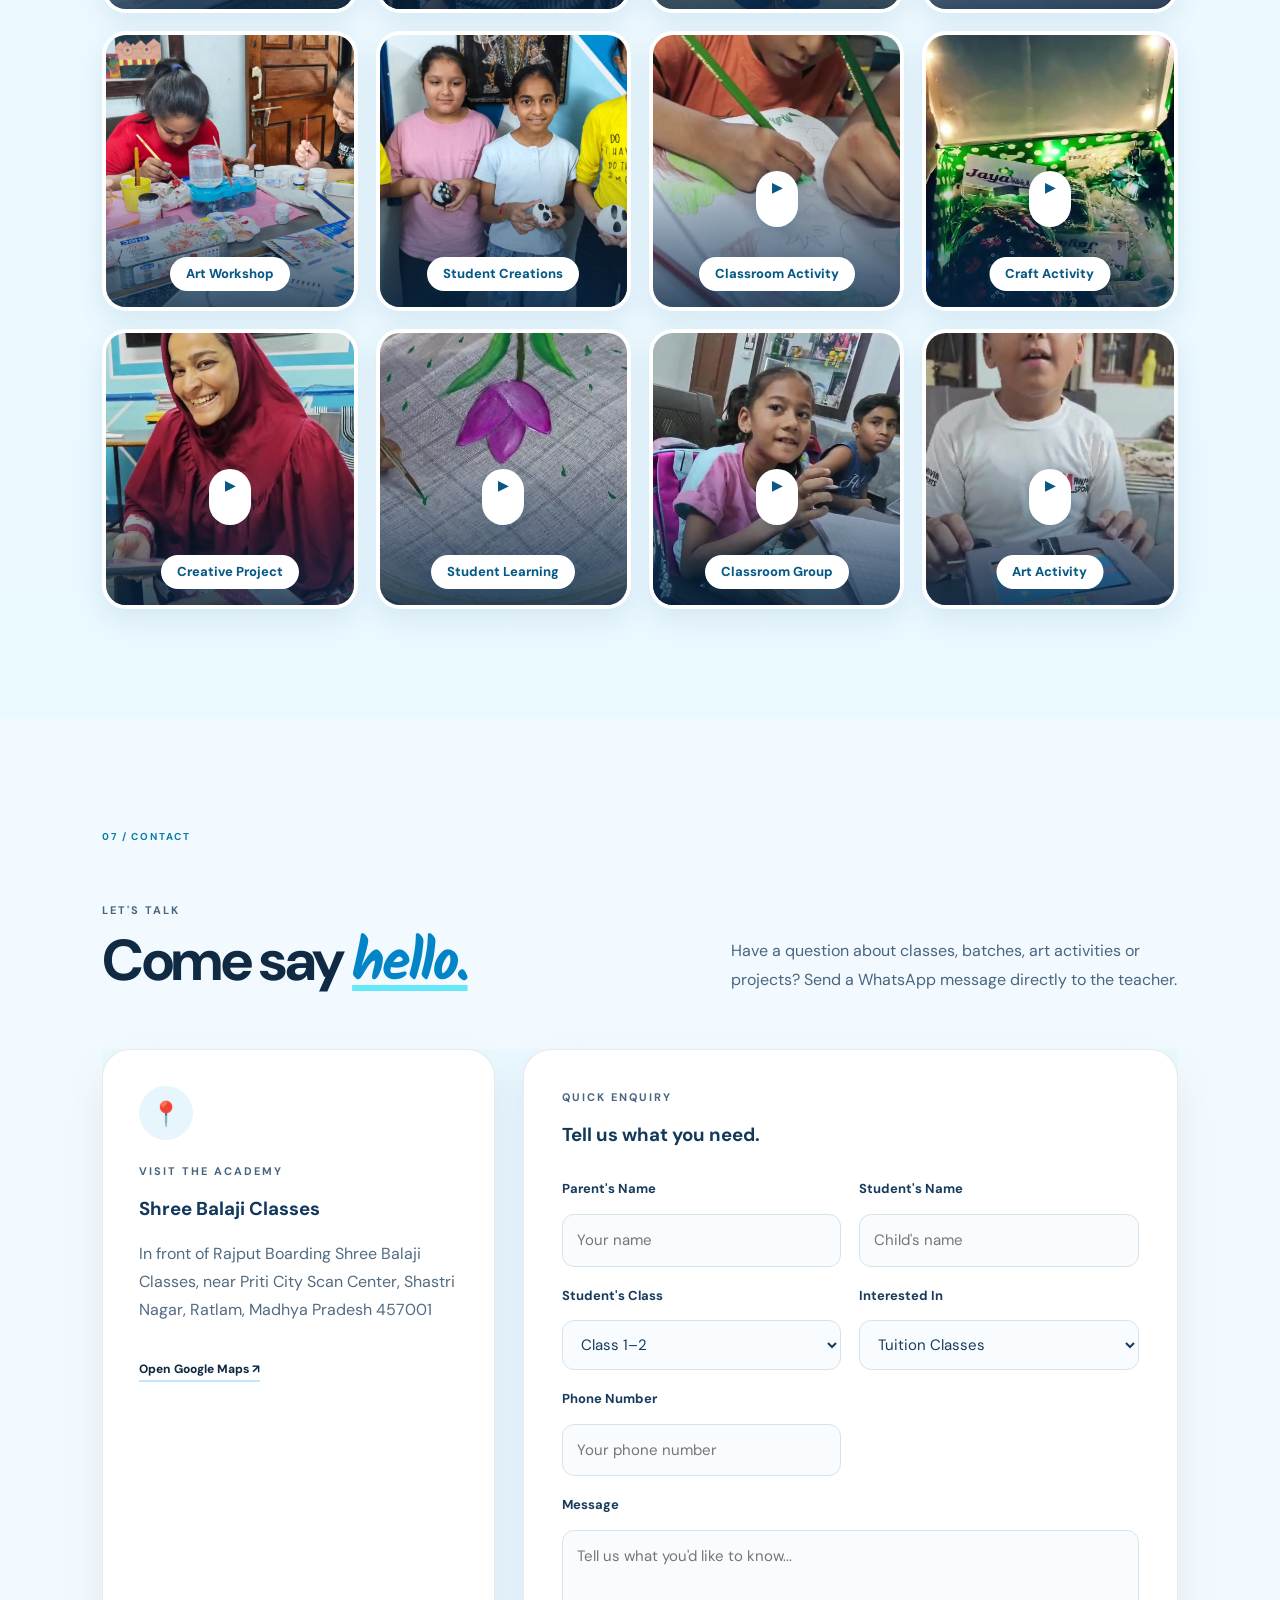
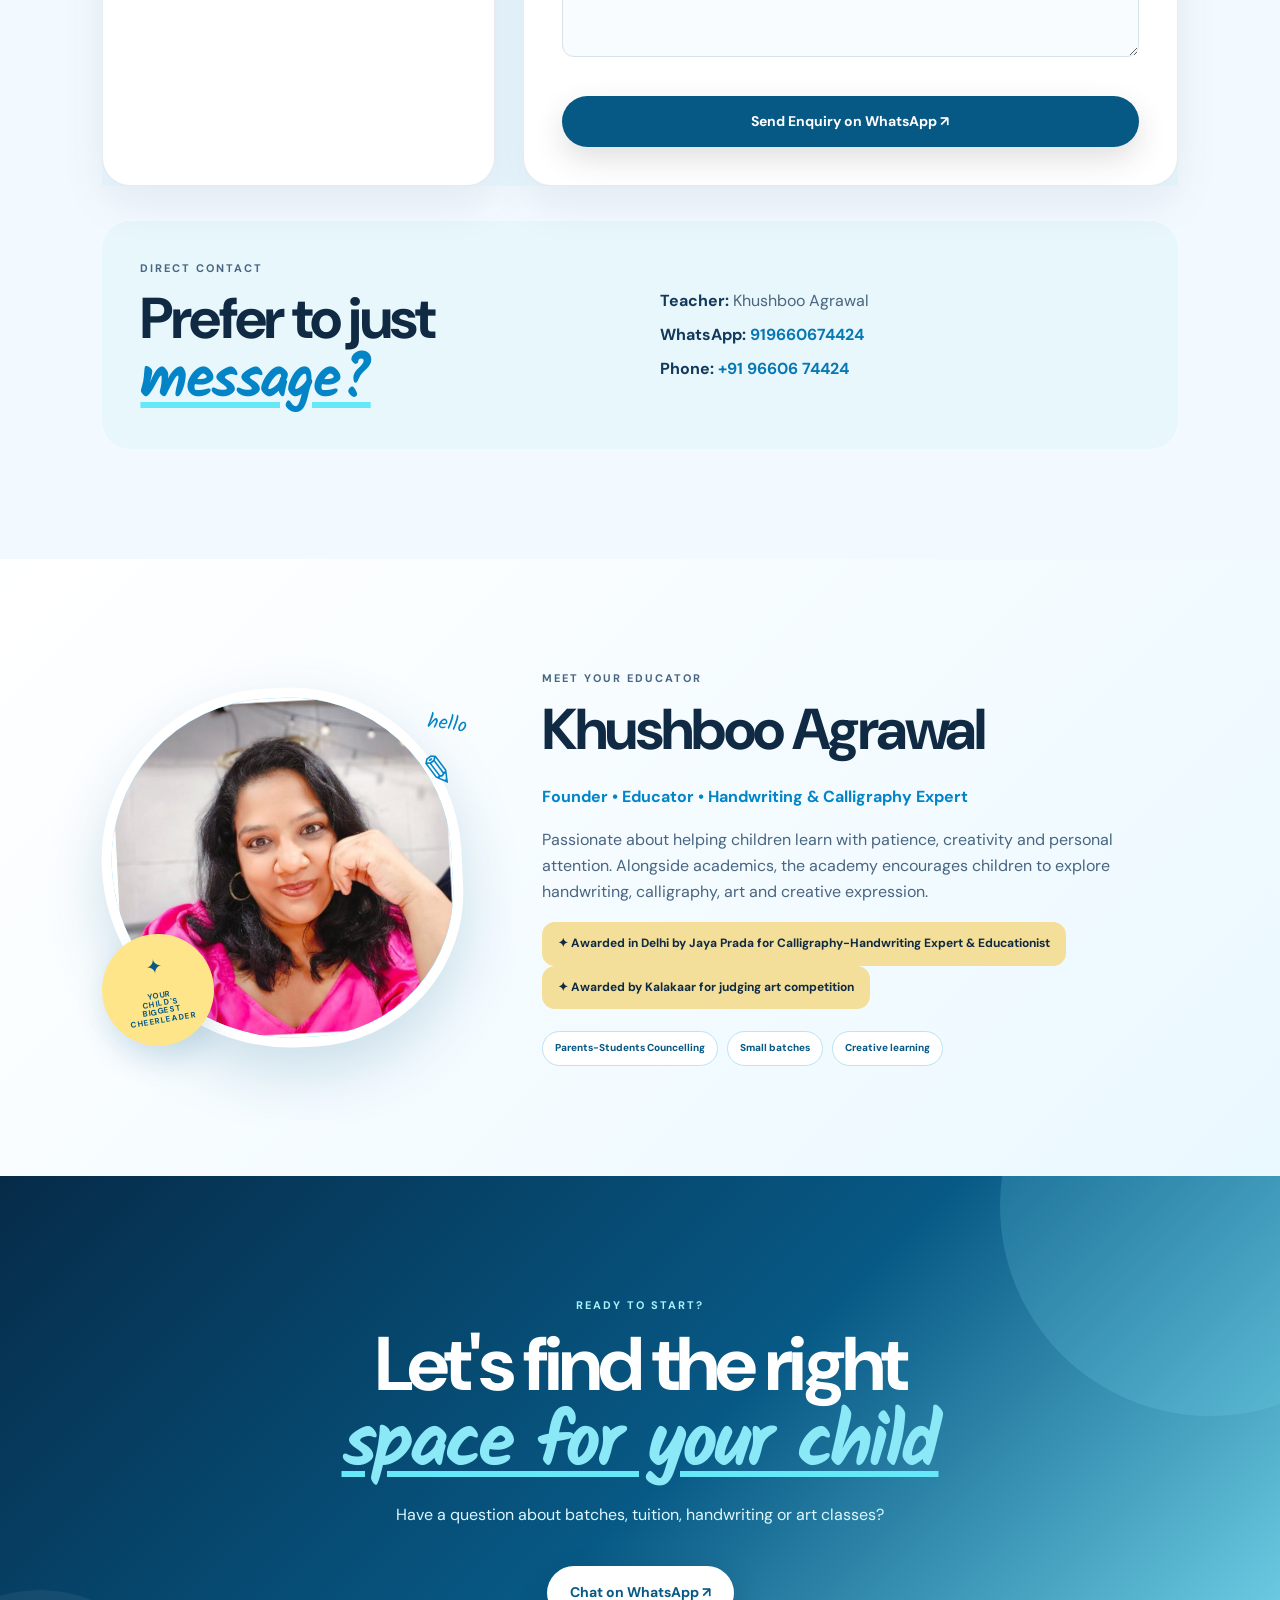
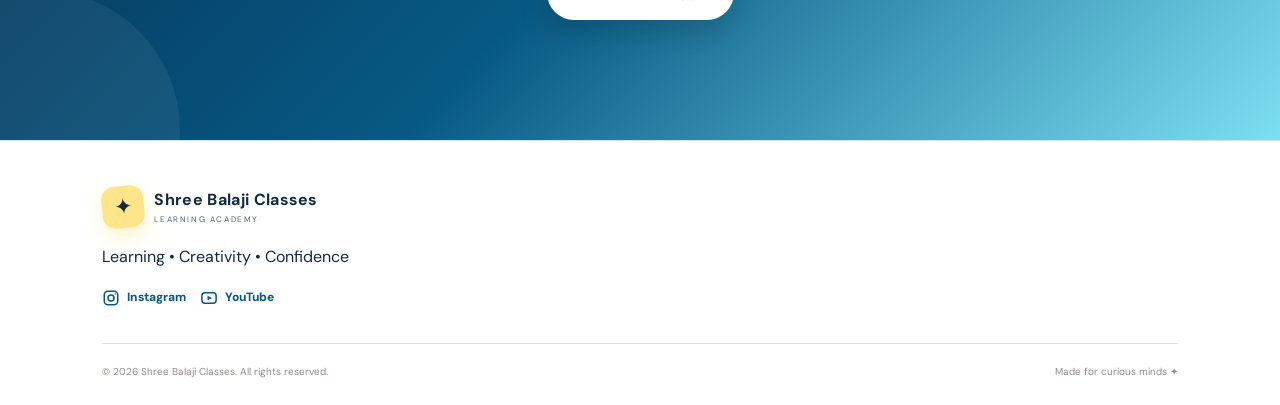
==== commit 963cf69a: "Update index.html" ====
--- a/index.html
+++ b/index.html
@@ -26,7 +26,7 @@
 
   <link
     rel="preconnect"
-    href="https://fonts.gstatic.com"
+    href="https://fonts.googleapis.com"
     crossorigin
   >
 
@@ -46,25 +46,121 @@
 <body>
 
 
-  <!-- =========================
+  <!-- =====================================================
        TOP BAR
-  ========================== -->
+  ====================================================== -->
 
   <div class="topbar">
 
-    Small batches. Focused Learning.
-    &nbsp;•&nbsp;
-    Only 7 students per batch.
+    <div class="topbar-text">
+
+      Small batches. Focused Learning.
+      &nbsp;•&nbsp;
+      Only 7 students per batch.
+
+    </div>
+
+
+    <div class="social-top">
+
+
+      <!-- INSTAGRAM -->
+
+      <a
+        href="https://www.instagram.com/theuniversalpen?igsh=MWRqcGp3NGxuNzRleg=="
+        target="_blank"
+        rel="noopener noreferrer"
+        aria-label="Instagram"
+        title="Follow us on Instagram"
+      >
+
+        <svg
+          viewBox="0 0 24 24"
+          aria-hidden="true"
+        >
+
+          <rect
+            x="3"
+            y="3"
+            width="18"
+            height="18"
+            rx="5"
+            ry="5"
+            fill="none"
+            stroke="currentColor"
+            stroke-width="2"
+          />
+
+          <circle
+            cx="12"
+            cy="12"
+            r="4"
+            fill="none"
+            stroke="currentColor"
+            stroke-width="2"
+          />
+
+          <circle
+            cx="17.5"
+            cy="6.5"
+            r="1"
+            fill="currentColor"
+          />
+
+        </svg>
+
+      </a>
+
+
+      <!-- YOUTUBE -->
+
+      <a
+        href="https://youtube.com/@theuniversalpen?si=DUMQEl0p7-toY5jM"
+        target="_blank"
+        rel="noopener noreferrer"
+        aria-label="YouTube"
+        title="Subscribe on YouTube"
+      >
+
+        <svg
+          viewBox="0 0 24 24"
+          aria-hidden="true"
+        >
+
+          <rect
+            x="2.5"
+            y="5"
+            width="19"
+            height="14"
+            rx="4"
+            ry="4"
+            fill="none"
+            stroke="currentColor"
+            stroke-width="2"
+          />
+
+          <polygon
+            points="10,9 10,15 16,12"
+            fill="currentColor"
+          />
+
+        </svg>
+
+      </a>
+
+
+    </div>
 
   </div>
 
 
 
-  <!-- =========================
+  <!-- =====================================================
        NAVIGATION
-  ========================== -->
+  ====================================================== -->
 
   <header class="nav">
+
 
     <a
       class="brand"
@@ -75,6 +171,7 @@
         ✦
       </span>
 
+
       <span>
 
         <b id="academyName">
@@ -88,39 +185,47 @@
       </span>
 
     </a>
+
 
 
     <button
       class="menu-toggle"
       aria-label="Open menu"
     >
+
       ☰
+
     </button>
 
 
+
     <nav class="nav-links">
+
 
       <a href="#about">
         About
       </a>
 
+
       <a href="#classes">
         Classes
       </a>
 
+
       <a href="#skills">
         Skills
       </a>
 
+
       <a href="#gallery">
         Gallery
       </a>
 
+
       <a href="#achievement">
         Achievement
       </a>
 
-      <!-- CONTACT NOW OPENS CONTACT SECTION ON SAME PAGE -->
 
       <a href="#contact">
         Contact
@@ -132,10 +237,14 @@
         href="#"
         data-message="Hello, I would like to know more about the classes for my child."
       >
+
         WhatsApp Us ↗
+
       </a>
 
+
     </nav>
+
 
   </header>
 
@@ -150,16 +259,20 @@
 
     <section class="hero">
 
+
       <div class="doodle doodle-one">
         ✎
       </div>
 
+
       <div class="doodle doodle-two">
         ✿
       </div>
 
 
+
       <div class="hero-copy reveal">
+
 
         <p class="eyebrow">
           LEARNING • CREATIVITY • CONFIDENCE
@@ -185,6 +298,7 @@
 
 
         <div class="hero-actions">
+
 
           <a
             class="btn btn-primary whatsapp"
@@ -210,6 +324,7 @@
 
           </a>
 
+
         </div>
 
 
@@ -229,11 +344,13 @@
 
         </div>
 
+
       </div>
 
 
 
       <div class="hero-art reveal">
+
 
         <div
           class="hero-banner-card"
@@ -247,7 +364,9 @@
 
         </div>
 
-      </div>
+
+      </div>
+
 
     </section>
 
@@ -259,6 +378,7 @@
 
     <section class="trust-strip">
 
+
       <div>
 
         <strong>
@@ -325,6 +445,7 @@
         </small>
 
       </div>
+
 
     </section>
 
@@ -339,18 +460,21 @@
       class="section about"
     >
 
+
       <div class="section-label">
         01 / ABOUT
       </div>
 
 
       <div class="split">
+
 
         <div>
 
           <p class="eyebrow">
             MORE THAN JUST TUITION
           </p>
+
 
           <h2>
 
@@ -385,11 +509,13 @@
 
         </div>
 
+
       </div>
 
 
 
       <div class="values">
+
 
         <div>
 
@@ -441,7 +567,9 @@
 
         </div>
 
-      </div>
+
+      </div>
+
 
     </section>
 
@@ -456,12 +584,14 @@
       class="section soft"
     >
 
+
       <div class="section-label">
         02 / ACADEMICS
       </div>
 
 
       <div class="section-head">
+
 
         <div>
 
@@ -469,6 +599,7 @@
             STRONG FOUNDATIONS
           </p>
 
+
           <h2>
 
             Academic classes for
@@ -486,6 +617,7 @@
 
         </p>
 
+
       </div>
 
 
@@ -494,82 +626,105 @@
 
 
         <article class="class-card">
+
 
           <span>
             01
           </span>
+
 
           <h3>
             Classes 1–2
           </h3>
 
+
           <p>
             Build strong early foundations, study habits and confidence.
           </p>
+
 
           <a
             class="text-link whatsapp"
             href="#"
             data-message="Hello, I would like to enquire about tuition for Classes 1–2."
           >
+
             Enquire ↗
+
           </a>
 
+
         </article>
 
 
 
         <article class="class-card featured">
+
 
           <span>
             02
           </span>
+
 
           <h3>
             Classes 3–5
           </h3>
 
+
           <p>
             Strengthen concepts, communication and independent learning.
           </p>
+
 
           <a
             class="text-link whatsapp"
             href="#"
             data-message="Hello, I would like to enquire about tuition for Classes 3–5."
           >
+
             Enquire ↗
+
           </a>
 
+
         </article>
 
 
 
         <article class="class-card">
+
 
           <span>
             03
           </span>
+
 
           <h3>
             Classes 6–8
           </h3>
 
+
           <p>
             Focused academic support as subjects and concepts become deeper.
           </p>
+
 
           <a
             class="text-link whatsapp"
             href="#"
             data-message="Hello, I would like to enquire about tuition for Classes 6–8."
           >
+
             Enquire ↗
+
           </a>
 
+
         </article>
 
-      </div>
+
+      </div>
+
 
     </section>
 
@@ -584,12 +739,14 @@
       class="section"
     >
 
+
       <div class="section-label">
         03 / SKILLS
       </div>
 
 
       <div class="section-head">
+
 
         <div>
 
@@ -597,6 +754,7 @@
             BEYOND THE CLASSROOM
           </p>
 
+
           <h2>
 
             Skills that become
@@ -613,6 +771,7 @@
           practise and express themselves.
 
         </p>
+
 
       </div>
 
@@ -722,7 +881,9 @@
 
         </div>
 
-      </div>
+
+      </div>
+
 
     </section>
 
@@ -734,6 +895,7 @@
 
     <section class="section art-section">
 
+
       <div class="section-label">
         04 / ART STUDIO
       </div>
@@ -745,6 +907,7 @@
           TURN IDEAS INTO ART
         </p>
 
+
         <h2>
 
           From a blank page to
@@ -987,7 +1150,9 @@
 
         </div>
 
-      </div>
+
+      </div>
+
 
     </section>
 
@@ -1002,7 +1167,9 @@
       class="section projects"
     >
 
+
       <div class="split">
+
 
         <div>
 
@@ -1010,10 +1177,13 @@
             PROJECT STUDIO
           </p>
 
+
           <h2>
+
             School projects,
             models &
             <em>creative presentations.</em>
+
           </h2>
 
         </div>
@@ -1022,51 +1192,58 @@
         <div>
 
           <p>
+
             Need a 2D or 3D school project?
             A creative school presentation?
             Explore some of the projects created
             with imagination, learning and creativity.
+
           </p>
+
 
           <a
             class="btn btn-primary whatsapp"
             href="#"
             data-message="Hello, I would like to enquire about school and college project making."
           >
+
             Ask About Projects ↗
+
           </a>
 
         </div>
 
-      </div>
-
-
-
-      <!-- PROJECT CATEGORY PILLS -->
+
+      </div>
+
+
 
       <div class="project-pills">
+
 
         <span>
           School Projects
         </span>
 
+
         <span>
           2D & 3D Models
         </span>
 
+
         <span>
           Creative Presentations
         </span>
 
+
         <span>
           Educational Projects
         </span>
 
-      </div>
-
-
-
-      <!-- PROJECT IMAGE GRID -->
+
+      </div>
+
+
 
       <div class="project-gallery-grid">
 
@@ -1412,7 +1589,9 @@
           type="button"
           aria-label="Close project image"
         >
+
           &times;
+
         </button>
 
 
@@ -1424,6 +1603,7 @@
 
       </div>
 
+
     </section>
 
 
@@ -1434,13 +1614,16 @@
 
     <section class="section guidance">
 
+
       <div class="guidance-card">
+
 
         <div>
 
           <p class="eyebrow">
             A LITTLE EXTRA SUPPORT
           </p>
+
 
           <h2>
 
@@ -1478,7 +1661,9 @@
 
         </div>
 
-      </div>
+
+      </div>
+
 
     </section>
 
@@ -1493,12 +1678,14 @@
       class="section achievement"
     >
 
+
       <div class="section-label">
         05 / RECOGNITION
       </div>
 
 
       <div class="achievement-box">
+
 
         <div
           class="award-seal achievement-image-trigger"
@@ -1513,21 +1700,24 @@
         </div>
 
 
-        <div class="achievement-content">
+        <div>
+
 
           <p class="eyebrow">
             RECOGNITION THAT INSPIRES
           </p>
 
+
           <h2>
 
-            Recognized by
+            Recognised by
             <em>
               Jaya Prada
             </em>
 
           </h2>
 
+
           <p>
 
             Honoured in Delhi for excellence in calligraphy and
@@ -1535,9 +1725,12 @@
 
           </p>
 
-        </div>
-
-      </div>
+
+        </div>
+
+
+      </div>
+
 
     </section>
 
@@ -1552,12 +1745,14 @@
       class="section gallery"
     >
 
+
       <div class="section-label">
         06 / GALLERY
       </div>
 
 
       <div class="section-head">
+
 
         <div>
 
@@ -1565,6 +1760,7 @@
             A GLIMPSE INSIDE
           </p>
 
+
           <h2>
 
             Little hands.<br>
@@ -1585,90 +1781,10 @@
 
         </p>
 
-      </div>
-
-
-
-      <!-- GALLERY FILTERS -->
-
-      <div class="gallery-filters">
-
-        <button
-          class="gallery-filter active"
-          data-gallery-filter="all"
-          type="button"
-        >
-          All
-        </button>
-
-
-        <button
-          class="gallery-filter"
-          data-gallery-filter="classroom"
-          type="button"
-        >
-          Classroom
-        </button>
-
-
-        <button
-          class="gallery-filter"
-          data-gallery-filter="handwriting"
-          type="button"
-        >
-          Handwriting
-        </button>
-
-
-        <button
-          class="gallery-filter"
-          data-gallery-filter="calligraphy"
-          type="button"
-        >
-          Calligraphy
-        </button>
-
-
-        <button
-          class="gallery-filter"
-          data-gallery-filter="art"
-          type="button"
-        >
-          Art
-        </button>
-
-
-        <button
-          class="gallery-filter"
-          data-gallery-filter="projects"
-          type="button"
-        >
-          Projects
-        </button>
-
-
-        <button
-          class="gallery-filter"
-          data-gallery-filter="activities"
-          type="button"
-        >
-          Activities
-        </button>
-
-
-        <button
-          class="gallery-filter"
-          data-gallery-filter="awards"
-          type="button"
-        >
-          Awards
-        </button>
-
-      </div>
-
-
-
-      <!-- GALLERY GRID -->
+
+      </div>
+
+
 
       <div
         id="galleryGrid"
@@ -1892,6 +2008,7 @@
 
         </button>
 
+
       </div>
 
 
@@ -1910,7 +2027,9 @@
           type="button"
           aria-label="Close gallery"
         >
+
           ×
+
         </button>
 
 
@@ -1919,7 +2038,9 @@
           id="galleryLightboxContent"
         ></div>
 
-      </div>
+
+      </div>
+
 
     </section>
 
@@ -1934,12 +2055,14 @@
       class="section contact-section"
     >
 
+
       <div class="section-label">
         07 / CONTACT
       </div>
 
 
       <div class="contact-header">
+
 
         <div>
 
@@ -1947,6 +2070,7 @@
             LET'S TALK
           </p>
 
+
           <h2>
             Come say <em>hello.</em>
           </h2>
@@ -1961,6 +2085,7 @@
 
         </p>
 
+
       </div>
 
 
@@ -1971,18 +2096,22 @@
         <!-- LOCATION -->
 
         <div class="contact-card">
+
 
           <span class="contact-icon">
             📍
           </span>
+
 
           <p class="eyebrow">
             VISIT THE ACADEMY
           </p>
 
+
           <h3>
             Shree Balaji Classes
           </h3>
+
 
           <p>
 
@@ -2004,6 +2133,7 @@
 
           </a>
 
+
         </div>
 
 
@@ -2011,13 +2141,15 @@
         <!-- QUICK ENQUIRY -->
 
         <div class="contact-card contact-form-card">
+
 
           <p class="eyebrow">
             QUICK ENQUIRY
           </p>
 
+
           <h3>
-            Tell us what you need
+            Tell us what you need.
           </h3>
 
 
@@ -2026,8 +2158,6 @@
 
             <div class="contact-form-grid">
 
-
-              <!-- PARENT NAME -->
 
               <div class="contact-field">
 
@@ -2046,8 +2176,6 @@
 
 
 
-              <!-- STUDENT NAME -->
-
               <div class="contact-field">
 
                 <label for="contactStudentName">
@@ -2065,8 +2193,6 @@
 
 
 
-              <!-- CLASS -->
-
               <div class="contact-field">
 
                 <label for="contactClass">
@@ -2093,8 +2219,6 @@
 
 
 
-              <!-- INTEREST -->
-
               <div class="contact-field">
 
                 <label for="contactInterest">
@@ -2128,8 +2252,6 @@
               </div>
 
 
-
-              <!-- PHONE -->
 
               <div class="contact-field">
 
@@ -2148,8 +2270,6 @@
 
 
 
-              <!-- MESSAGE -->
-
               <div class="contact-field contact-message-field">
 
                 <label for="contactMessage">
@@ -2180,7 +2300,9 @@
 
           </form>
 
-        </div>
+
+        </div>
+
 
       </div>
 
@@ -2189,12 +2311,14 @@
       <!-- DIRECT CONTACT -->
 
       <div class="direct-contact">
+
 
         <div>
 
           <p class="eyebrow">
             DIRECT CONTACT
           </p>
+
 
           <h2>
             Prefer to just <em>message?</em>
@@ -2228,7 +2352,9 @@
               target="_blank"
               rel="noopener"
             >
+
               919660674424
+
             </a>
 
           </p>
@@ -2241,7 +2367,9 @@
             </strong>
 
             <a href="tel:+919660674424">
+
               +91 96606 74424
+
             </a>
 
           </p>
@@ -2249,7 +2377,9 @@
 
         </div>
 
-      </div>
+
+      </div>
+
 
     </section>
 
@@ -2261,7 +2391,9 @@
 
     <section class="section teacher">
 
+
       <div class="teacher-photo-wrap">
+
 
         <div class="teacher-photo">
 
@@ -2295,6 +2427,7 @@
         <div class="teacher-doodle">
 
           hello
+
           <br>
 
           <span>
@@ -2303,11 +2436,13 @@
 
         </div>
 
+
       </div>
 
 
 
       <div class="teacher-copy">
+
 
         <p class="eyebrow">
           MEET YOUR EDUCATOR
@@ -2365,7 +2500,9 @@
 
         </div>
 
-      </div>
+
+      </div>
+
 
     </section>
 
@@ -2376,6 +2513,7 @@
     ====================================================== -->
 
     <section class="cta">
+
 
       <p class="eyebrow">
         READY TO START?
@@ -2411,7 +2549,9 @@
 
       </a>
 
+
     </section>
+
 
   </main>
 
@@ -2423,39 +2563,152 @@
 
   <footer>
 
+
     <div class="footer-main">
 
-      <div class="brand">
-
-        <span class="brand-mark">
-          ✦
-        </span>
-
-
-        <span>
-
-          <b id="footerName">
-            Shree Balaji Classes
-          </b>
-
-          <small>
-            LEARNING ACADEMY
-          </small>
-
-        </span>
-
-      </div>
-
-
-      <p>
-        Learning • Creativity • Confidence
-      </p>
+
+      <div>
+
+
+        <div class="brand">
+
+
+          <span class="brand-mark">
+            ✦
+          </span>
+
+
+          <span>
+
+            <b id="footerName">
+              Shree Balaji Classes
+            </b>
+
+            <small>
+              LEARNING ACADEMY
+            </small>
+
+          </span>
+
+
+        </div>
+
+
+        <p>
+          Learning • Creativity • Confidence
+        </p>
+
+
+
+        <!-- FOOTER SOCIAL LINKS -->
+
+        <div class="footer-social">
+
+
+          <!-- INSTAGRAM -->
+
+          <a
+            href="https://www.instagram.com/theuniversalpen?igsh=MWRqcGp3NGxuNzRleg=="
+            target="_blank"
+            rel="noopener noreferrer"
+            aria-label="Instagram"
+          >
+
+            <svg
+              viewBox="0 0 24 24"
+              aria-hidden="true"
+            >
+
+              <rect
+                x="3"
+                y="3"
+                width="18"
+                height="18"
+                rx="5"
+                ry="5"
+                fill="none"
+                stroke="currentColor"
+                stroke-width="2"
+              />
+
+              <circle
+                cx="12"
+                cy="12"
+                r="4"
+                fill="none"
+                stroke="currentColor"
+                stroke-width="2"
+              />
+
+              <circle
+                cx="17.5"
+                cy="6.5"
+                r="1"
+                fill="currentColor"
+              />
+
+            </svg>
+
+
+            Instagram
+
+
+          </a>
+
+
+
+          <!-- YOUTUBE -->
+
+          <a
+            href="https://youtube.com/@theuniversalpen?si=DUMQEl0p7-toY5jM"
+            target="_blank"
+            rel="noopener noreferrer"
+            aria-label="YouTube"
+          >
+
+            <svg
+              viewBox="0 0 24 24"
+              aria-hidden="true"
+            >
+
+              <rect
+                x="2.5"
+                y="5"
+                width="19"
+                height="14"
+                rx="4"
+                ry="4"
+                fill="none"
+                stroke="currentColor"
+                stroke-width="2"
+              />
+
+              <polygon
+                points="10,9 10,15 16,12"
+                fill="currentColor"
+              />
+
+            </svg>
+
+
+            YouTube
+
+
+          </a>
+
+
+        </div>
+
+
+      </div>
+
 
     </div>
 
 
 
     <div class="footer-bottom">
+
 
       <span>
 
@@ -2474,7 +2727,9 @@
         Made for curious minds ✦
       </span>
 
+
     </div>
+
 
   </footer>
 
@@ -2488,7 +2743,9 @@
     class="floating-whatsapp whatsapp"
     data-message="Hello, I would like to know more about the classes."
   >
+
     ☏
+
   </div>
 
 
@@ -2504,7 +2761,7 @@
 
 
   <!-- =====================================================
-       GALLERY FILTER + LIGHTBOX
+       GALLERY LIGHTBOX
   ====================================================== -->
 
   <script>
@@ -2512,76 +2769,28 @@
     const galleryItems =
       document.querySelectorAll(".gallery-item");
 
-    const galleryFilters =
-      document.querySelectorAll(".gallery-filter");
 
     const galleryLightbox =
       document.getElementById("galleryLightbox");
 
+
     const galleryLightboxContent =
       document.getElementById("galleryLightboxContent");
 
+
     const galleryLightboxClose =
       document.getElementById("galleryLightboxClose");
 
 
-    /* FILTERS */
-
-    galleryFilters.forEach(filter => {
-
-      filter.addEventListener("click", () => {
-
-        galleryFilters.forEach(button => {
-
-          button.classList.remove("active");
-
-        });
-
-
-        filter.classList.add("active");
-
-
-        const category =
-          filter.dataset.galleryFilter;
-
-
-        galleryItems.forEach(item => {
-
-          const itemCategory =
-            item.dataset.galleryCategory;
-
-
-          if (
-            category === "all" ||
-            category === itemCategory
-          ) {
-
-            item.style.display = "";
-
-          } else {
-
-            item.style.display = "none";
-
-          }
-
-        });
-
-      });
-
-    });
-
-
-
-    /* OPEN IMAGE / VIDEO */
 
     galleryItems.forEach(item => {
 
+
       item.addEventListener("click", () => {
 
+
         galleryLightboxContent.innerHTML = "";
 
-
-        /* IMAGE */
 
         if (
           item.classList.contains(
@@ -2589,22 +2798,18 @@
           )
         ) {
 
+
           const image =
-            item
-              .querySelector("img")
-              .cloneNode(true);
+            item.querySelector("img").cloneNode(true);
 
 
           galleryLightboxContent.appendChild(
             image
           );
 
-        }
-
-
-        /* VIDEO */
-
-        else {
+
+        } else {
+
 
           const video =
             document.createElement("video");
@@ -2629,6 +2834,7 @@
           galleryLightboxContent.appendChild(
             video
           );
+
 
         }
 
@@ -2648,15 +2854,16 @@
           "lightbox-open"
         );
 
+
       });
 
+
     });
 
 
 
-    /* CLOSE GALLERY LIGHTBOX */
-
     function closeGalleryLightbox() {
+
 
       galleryLightbox.classList.remove(
         "active"
@@ -2677,7 +2884,9 @@
         "lightbox-open"
       );
 
+
     }
+
 
 
     galleryLightboxClose.addEventListener(
@@ -2686,10 +2895,12 @@
     );
 
 
+
     galleryLightbox.addEventListener(
       "click",
       event => {
 
+
         if (
           event.target === galleryLightbox
         ) {
@@ -2698,13 +2909,16 @@
 
         }
 
+
       }
     );
+
 
 
     document.addEventListener(
       "keydown",
       event => {
+
 
         if (
           event.key === "Escape" &&
@@ -2717,6 +2931,7 @@
 
         }
 
+
       }
     );
 
@@ -2732,13 +2947,16 @@
     class="art-lightbox"
     id="artLightbox"
   >
+
 
     <button
       class="art-lightbox-close"
       id="artLightboxClose"
       aria-label="Close"
     >
+
       &times;
+
     </button>
 
 
@@ -2754,6 +2972,7 @@
       id="artLightboxCaption"
     ></div>
 
+
   </div>
 
 
@@ -2790,11 +3009,14 @@
       );
 
 
+
     artTiles.forEach(tile => {
+
 
       tile.addEventListener(
         "click",
         () => {
+
 
           const image =
             tile.querySelector("img");
@@ -2830,14 +3052,17 @@
             "lightbox-open"
           );
 
+
         }
       );
 
+
     });
 
 
 
     function closeArtLightbox() {
+
 
       artLightbox.classList.remove(
         "active"
@@ -2851,12 +3076,16 @@
 
       setTimeout(() => {
 
+
         artLightboxImage.src =
           "";
 
+
       }, 300);
 
+
     }
+
 
 
     artLightboxClose.addEventListener(
@@ -2865,10 +3094,12 @@
     );
 
 
+
     artLightbox.addEventListener(
       "click",
       event => {
 
+
         if (
           event.target === artLightbox
         ) {
@@ -2877,13 +3108,16 @@
 
         }
 
+
       }
     );
+
 
 
     document.addEventListener(
       "keydown",
       event => {
+
 
         if (
           event.key === "Escape" &&
@@ -2896,6 +3130,7 @@
 
         }
 
+
       }
     );
 
@@ -2912,11 +3147,14 @@
     class="achievement-lightbox"
   >
 
+
     <span
       class="achievement-lightbox-close"
       onclick="closeAchievementLightbox()"
     >
+
       ×
+
     </span>
 
 
@@ -2926,13 +3164,16 @@
       onclick="event.stopPropagation()"
     >
 
+
   </div>
 
 
 
   <script>
 
+
     function openAchievementLightbox() {
+
 
       const lightbox =
         document.getElementById(
@@ -2944,10 +3185,13 @@
         "active"
       );
 
+
     }
 
 
+
     function closeAchievementLightbox() {
+
 
       const lightbox =
         document.getElementById(
@@ -2959,7 +3203,9 @@
         "active"
       );
 
+
     }
+
 
 
     const achievementLightbox =
@@ -2968,10 +3214,12 @@
       );
 
 
+
     achievementLightbox.addEventListener(
       "click",
       function(event) {
 
+
         if (
           event.target === this
         ) {
@@ -2980,14 +3228,17 @@
 
         }
 
+
       }
     );
+
 
 
     document.addEventListener(
       "keydown",
       function(event) {
 
+
         if (
           event.key === "Escape"
         ) {
@@ -2996,18 +3247,21 @@
 
         }
 
+
       }
     );
 
+
   </script>
 
 
 
   <!-- =====================================================
-       PROJECT GALLERY LIGHTBOX
+       PROJECT LIGHTBOX
   ====================================================== -->
 
   <script>
+
 
     const projectGalleryCards =
       document.querySelectorAll(
@@ -3033,13 +3287,14 @@
       );
 
 
-    /* OPEN PROJECT IMAGE */
 
     projectGalleryCards.forEach(card => {
+
 
       card.addEventListener(
         "click",
         () => {
+
 
           const image =
             card.querySelector("img");
@@ -3068,16 +3323,17 @@
             "lightbox-open"
           );
 
+
         }
       );
 
+
     });
 
 
 
-    /* CLOSE PROJECT LIGHTBOX */
-
     function closeProjectGalleryLightbox() {
+
 
       projectGalleryLightbox.classList.remove(
         "active"
@@ -3098,7 +3354,9 @@
         "lightbox-open"
       );
 
+
     }
+
 
 
     projectGalleryLightboxClose.addEventListener(
@@ -3107,9 +3365,11 @@
     );
 
 
+
     projectGalleryLightbox.addEventListener(
       "click",
       event => {
+
 
         if (
           event.target ===
@@ -3120,13 +3380,16 @@
 
         }
 
+
       }
     );
+
 
 
     document.addEventListener(
       "keydown",
       event => {
+
 
         if (
           event.key === "Escape" &&
@@ -3139,8 +3402,10 @@
 
         }
 
+
       }
     );
+
 
   </script>
 
@@ -3151,6 +3416,7 @@
   ====================================================== -->
 
   <script>
+
 
     const contactWhatsAppForm =
       document.getElementById(
@@ -3160,49 +3426,63 @@
 
     if (contactWhatsAppForm) {
 
+
       contactWhatsAppForm.addEventListener(
         "submit",
         function(event) {
 
+
           event.preventDefault();
 
 
           const parentName =
             document
-              .getElementById("contactParentName")
+              .getElementById(
+                "contactParentName"
+              )
               .value
               .trim();
 
 
           const studentName =
             document
-              .getElementById("contactStudentName")
+              .getElementById(
+                "contactStudentName"
+              )
               .value
               .trim();
 
 
           const studentClass =
             document
-              .getElementById("contactClass")
+              .getElementById(
+                "contactClass"
+              )
               .value;
 
 
           const interest =
             document
-              .getElementById("contactInterest")
+              .getElementById(
+                "contactInterest"
+              )
               .value;
 
 
           const phone =
             document
-              .getElementById("contactPhone")
+              .getElementById(
+                "contactPhone"
+              )
               .value
               .trim();
 
 
           const message =
             document
-              .getElementById("contactMessage")
+              .getElementById(
+                "contactMessage"
+              )
               .value
               .trim();
 
@@ -3232,10 +3512,13 @@
             "_blank"
           );
 
+
         }
       );
 
+
     }
+
 
   </script>
 </body>
--- a/style-final-gallery-fixed.css
+++ b/style-final-gallery-fixed.css
@@ -2143,5 +2143,120 @@
     padding: 25px;
     border-radius: 22px;
   }
-
-}
+}
+/* =========================================================
+   SOCIAL LINKS — INSTAGRAM + YOUTUBE
+   Add this CSS for the social icons in the topbar and footer.
+========================================================= */
+
+/* TOPBAR */
+.topbar {
+  display: flex;
+  align-items: center;
+  justify-content: center;
+  gap: 18px;
+  position: relative;
+}
+
+.topbar-text {
+  flex: 0 1 auto;
+}
+
+.social-top {
+  display: flex;
+  align-items: center;
+  gap: 8px;
+  margin-left: 8px;
+}
+
+.social-top a {
+  width: 30px;
+  height: 30px;
+  display: inline-flex;
+  align-items: center;
+  justify-content: center;
+  color: #ffffff;
+  text-decoration: none;
+  border: 1px solid rgba(255,255,255,.38);
+  border-radius: 50%;
+  background: rgba(255,255,255,.08);
+  transition: transform .2s ease, background .2s ease, border-color .2s ease;
+}
+
+.social-top a:hover {
+  transform: translateY(-2px) scale(1.04);
+  background: rgba(255,255,255,.18);
+  border-color: rgba(255,255,255,.75);
+}
+
+.social-top svg {
+  width: 15px;
+  height: 15px;
+  display: block;
+}
+
+/* FOOTER */
+.footer-social {
+  display: flex;
+  align-items: center;
+  flex-wrap: wrap;
+  gap: 14px;
+  margin-top: 18px;
+}
+
+.footer-social a {
+  display: inline-flex;
+  align-items: center;
+  gap: 7px;
+  color: #075985;
+  text-decoration: none;
+  font-size: 12px;
+  font-weight: 800;
+  transition: transform .2s ease, opacity .2s ease, color .2s ease;
+}
+
+.footer-social a:hover {
+  transform: translateY(-2px);
+  opacity: .8;
+  color: #0284c7;
+}
+
+.footer-social svg {
+  width: 18px;
+  height: 18px;
+  display: block;
+}
+
+/* MOBILE */
+@media (max-width: 600px) {
+  .topbar {
+    gap: 9px;
+    padding: 7px 12px;
+  }
+
+  .topbar-text {
+    font-size: 10px;
+    line-height: 1.35;
+  }
+
+  .social-top {
+    gap: 5px;
+    margin-left: 2px;
+    flex-shrink: 0;
+  }
+
+  .social-top a {
+    width: 27px;
+    height: 27px;
+  }
+
+  .social-top svg {
+    width: 13px;
+    height: 13px;
+  }
+
+  .footer-social {
+    gap: 12px;
+    margin-top: 15px;
+  }
+}
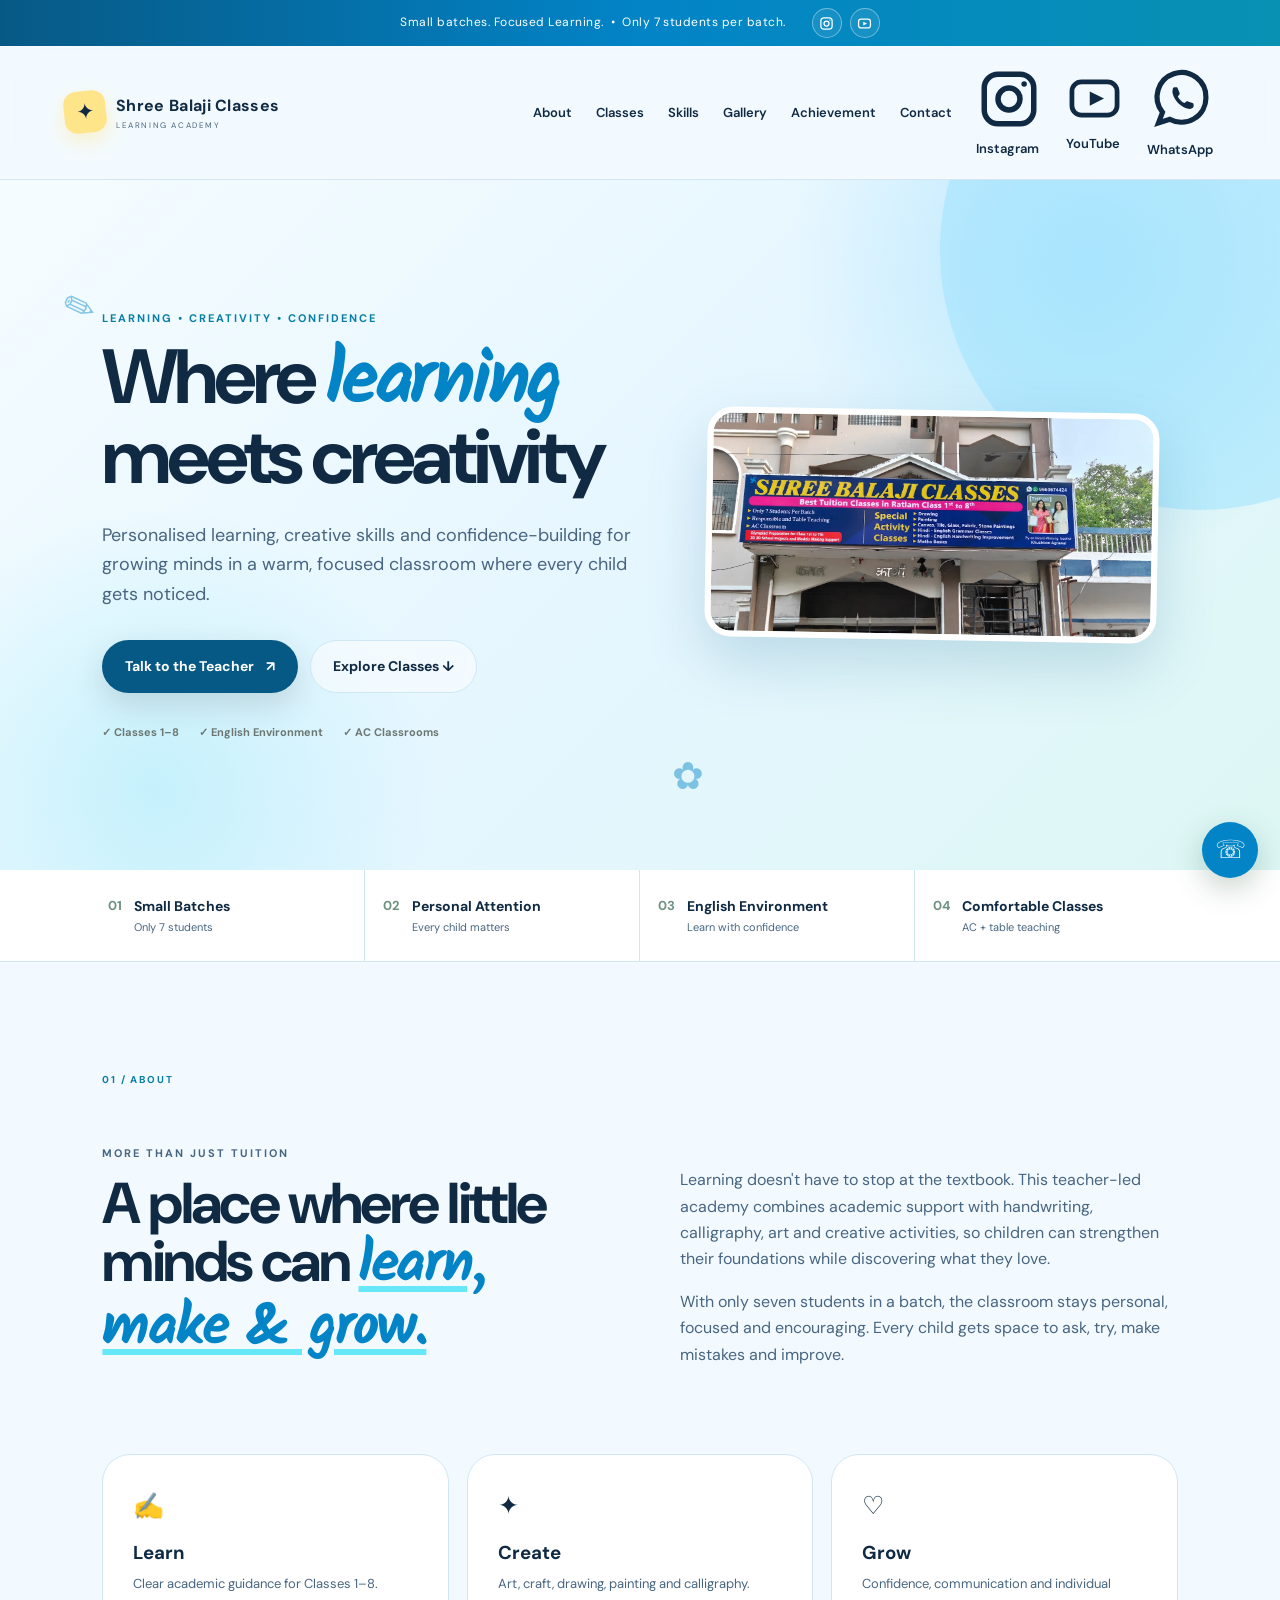
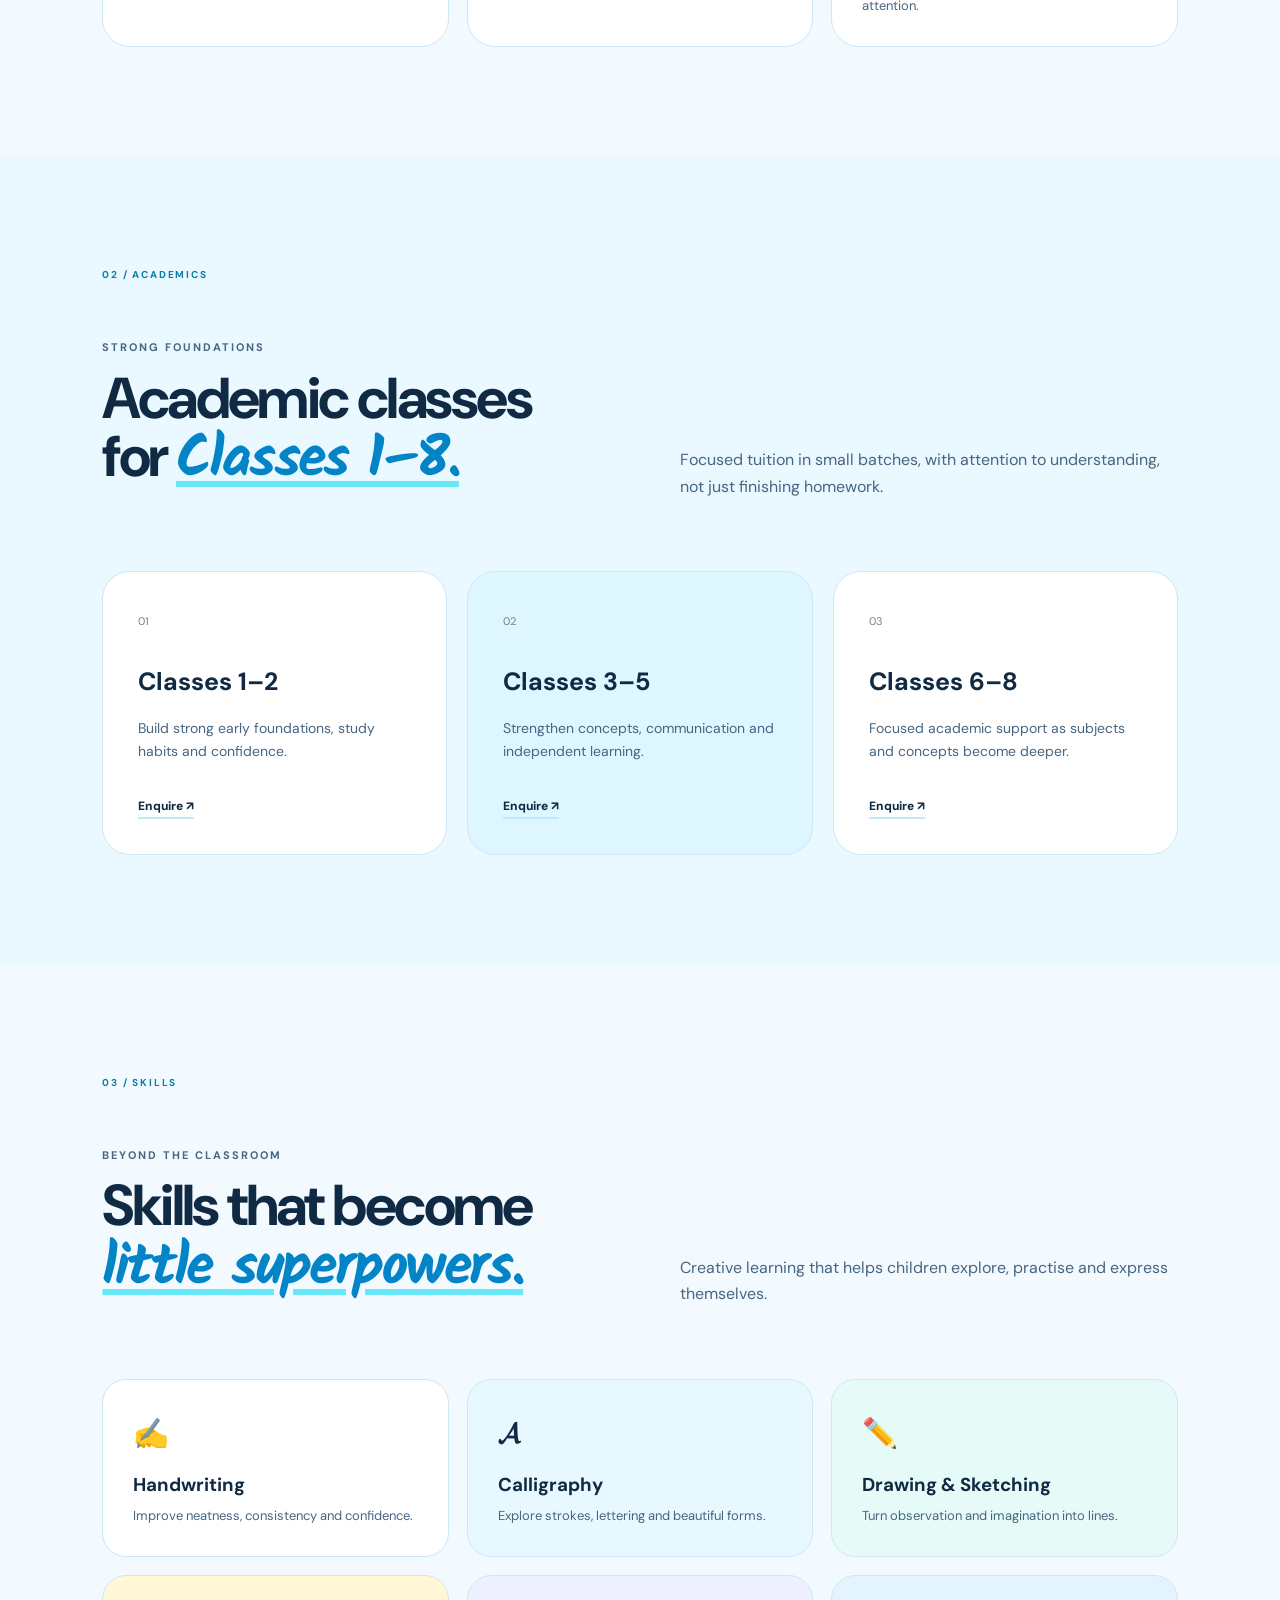
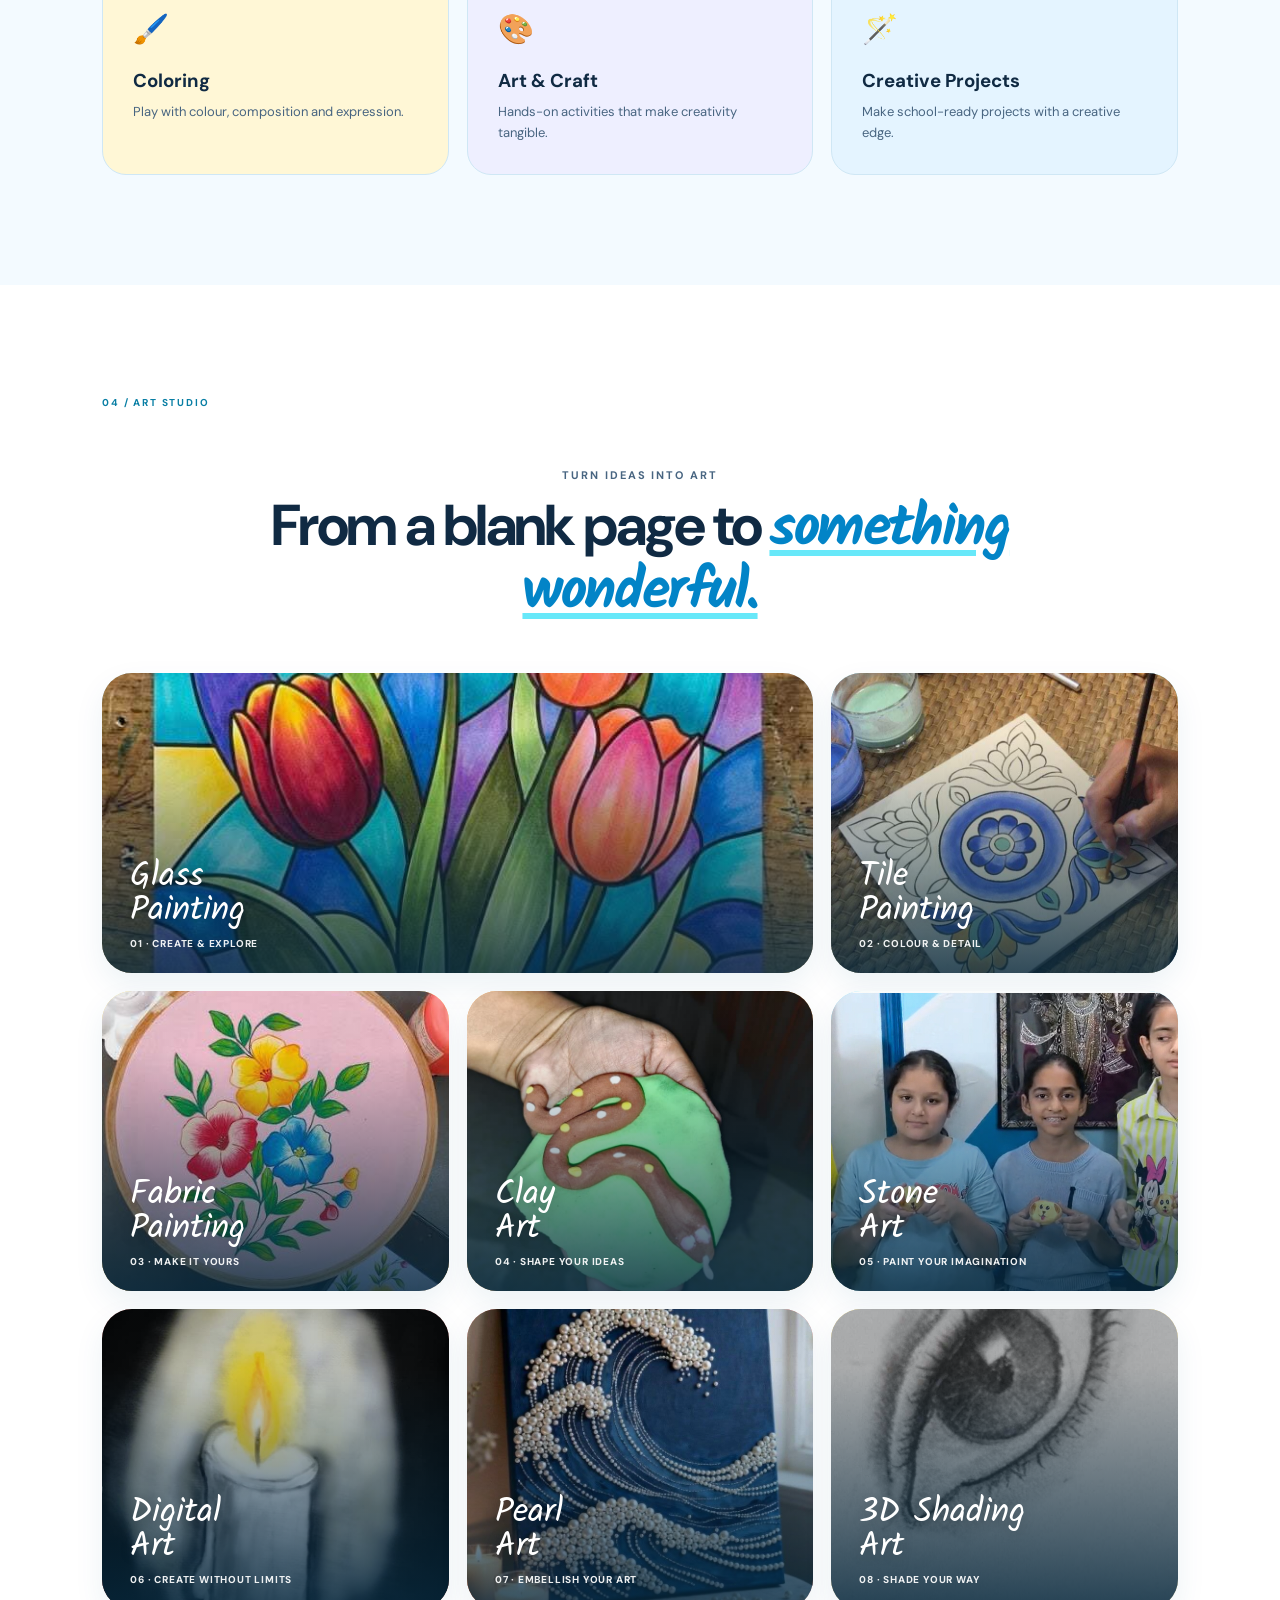
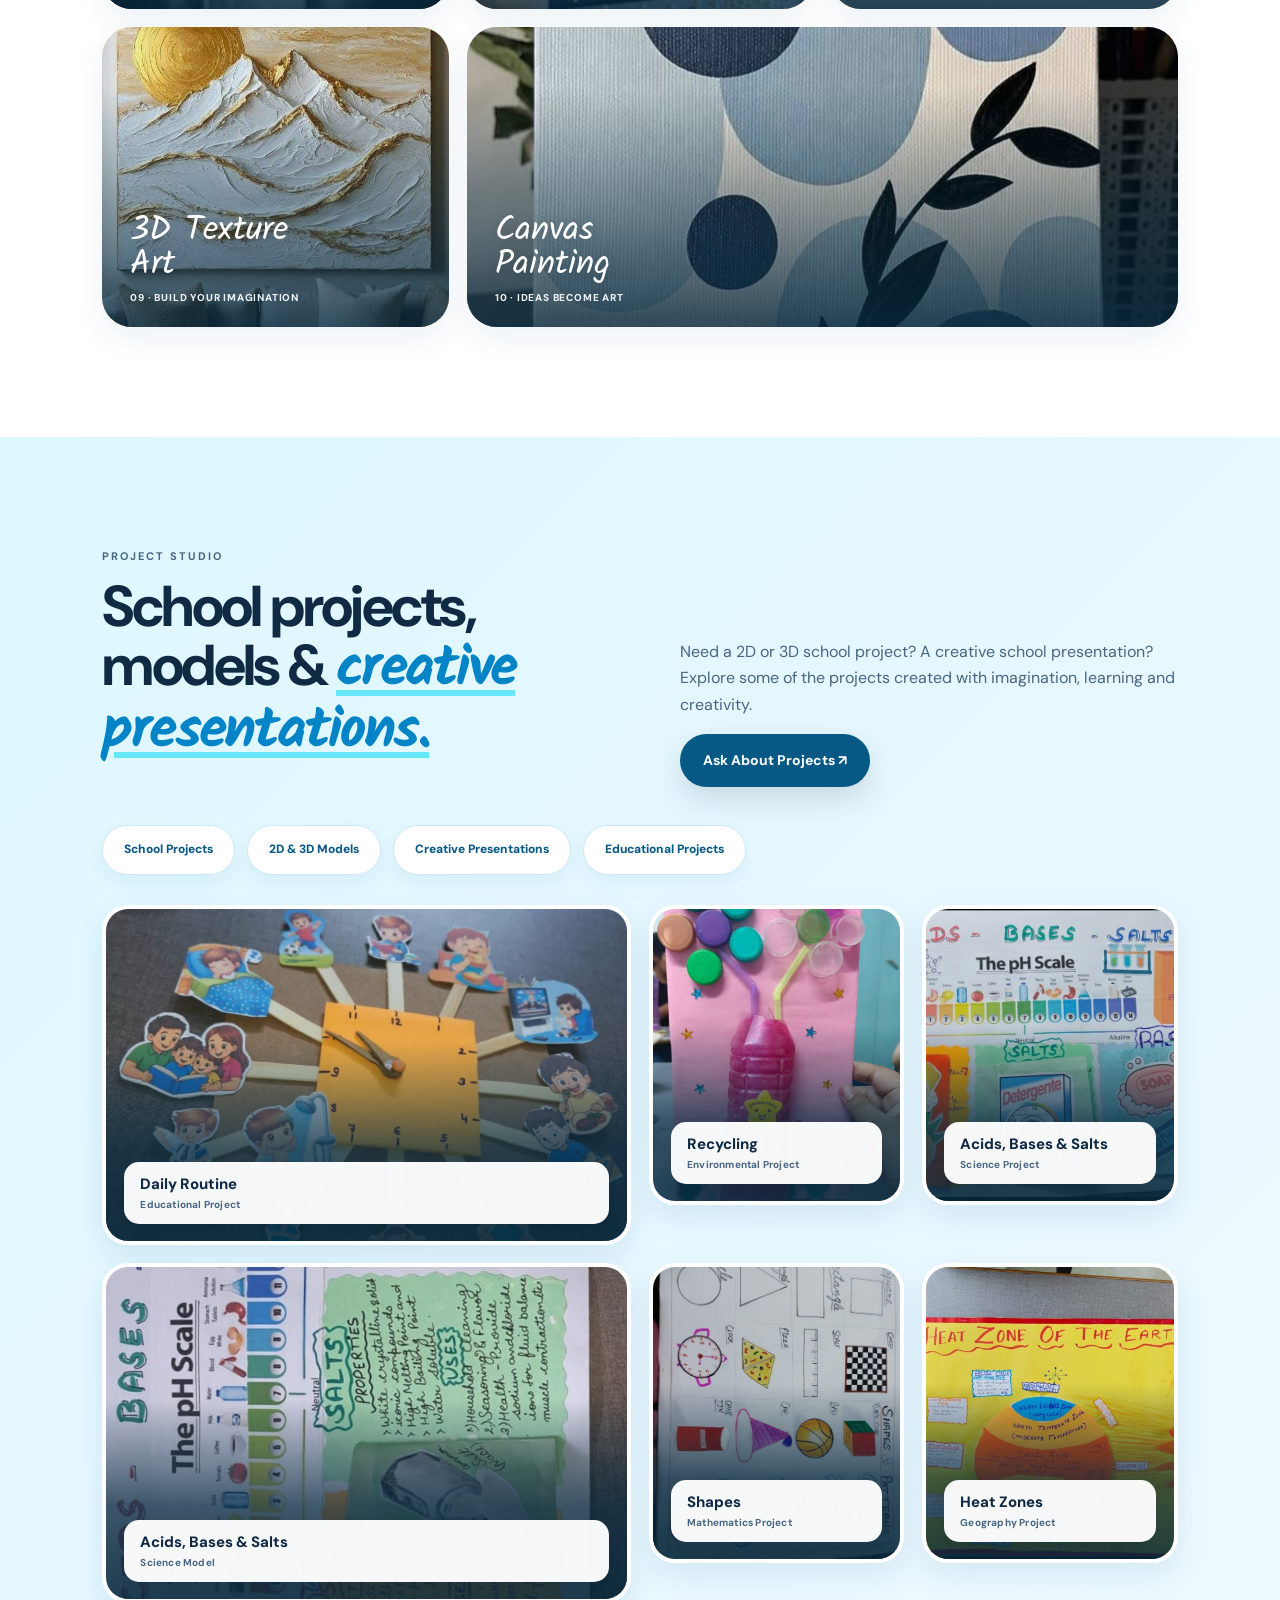
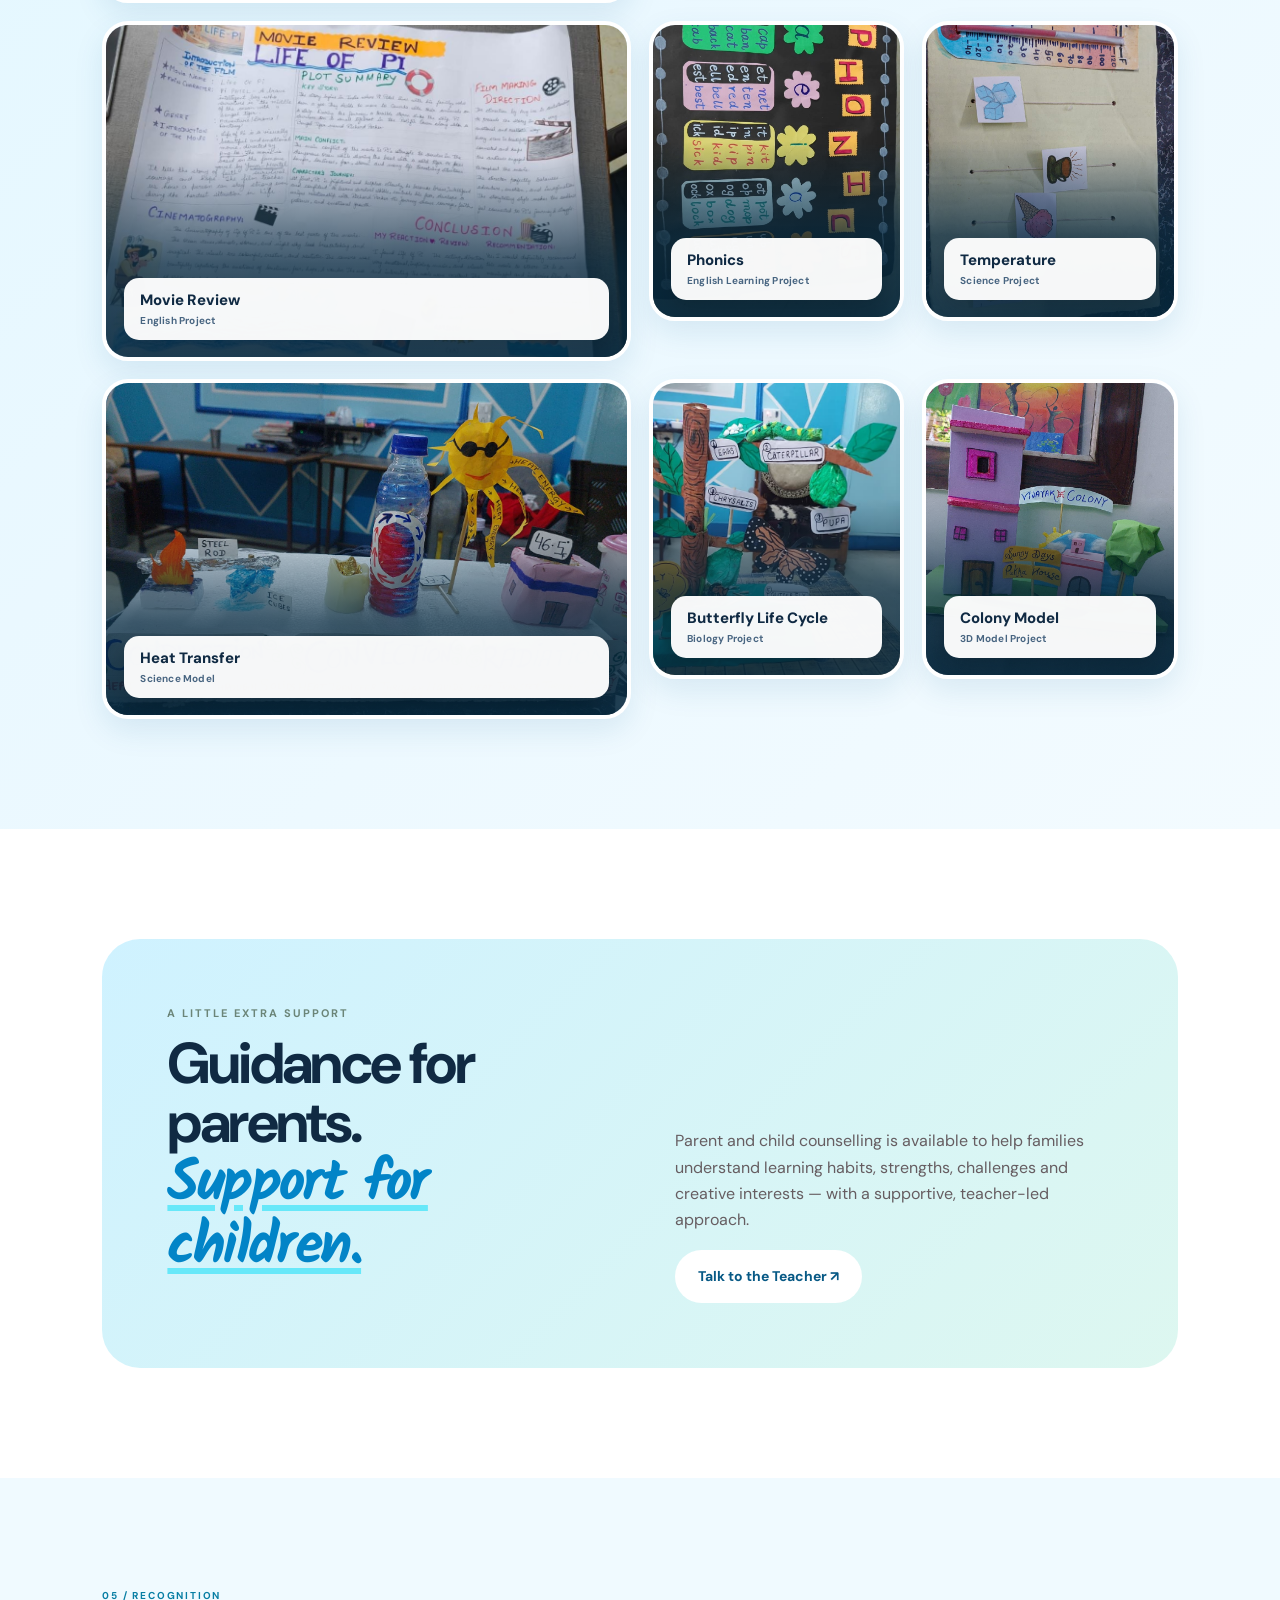
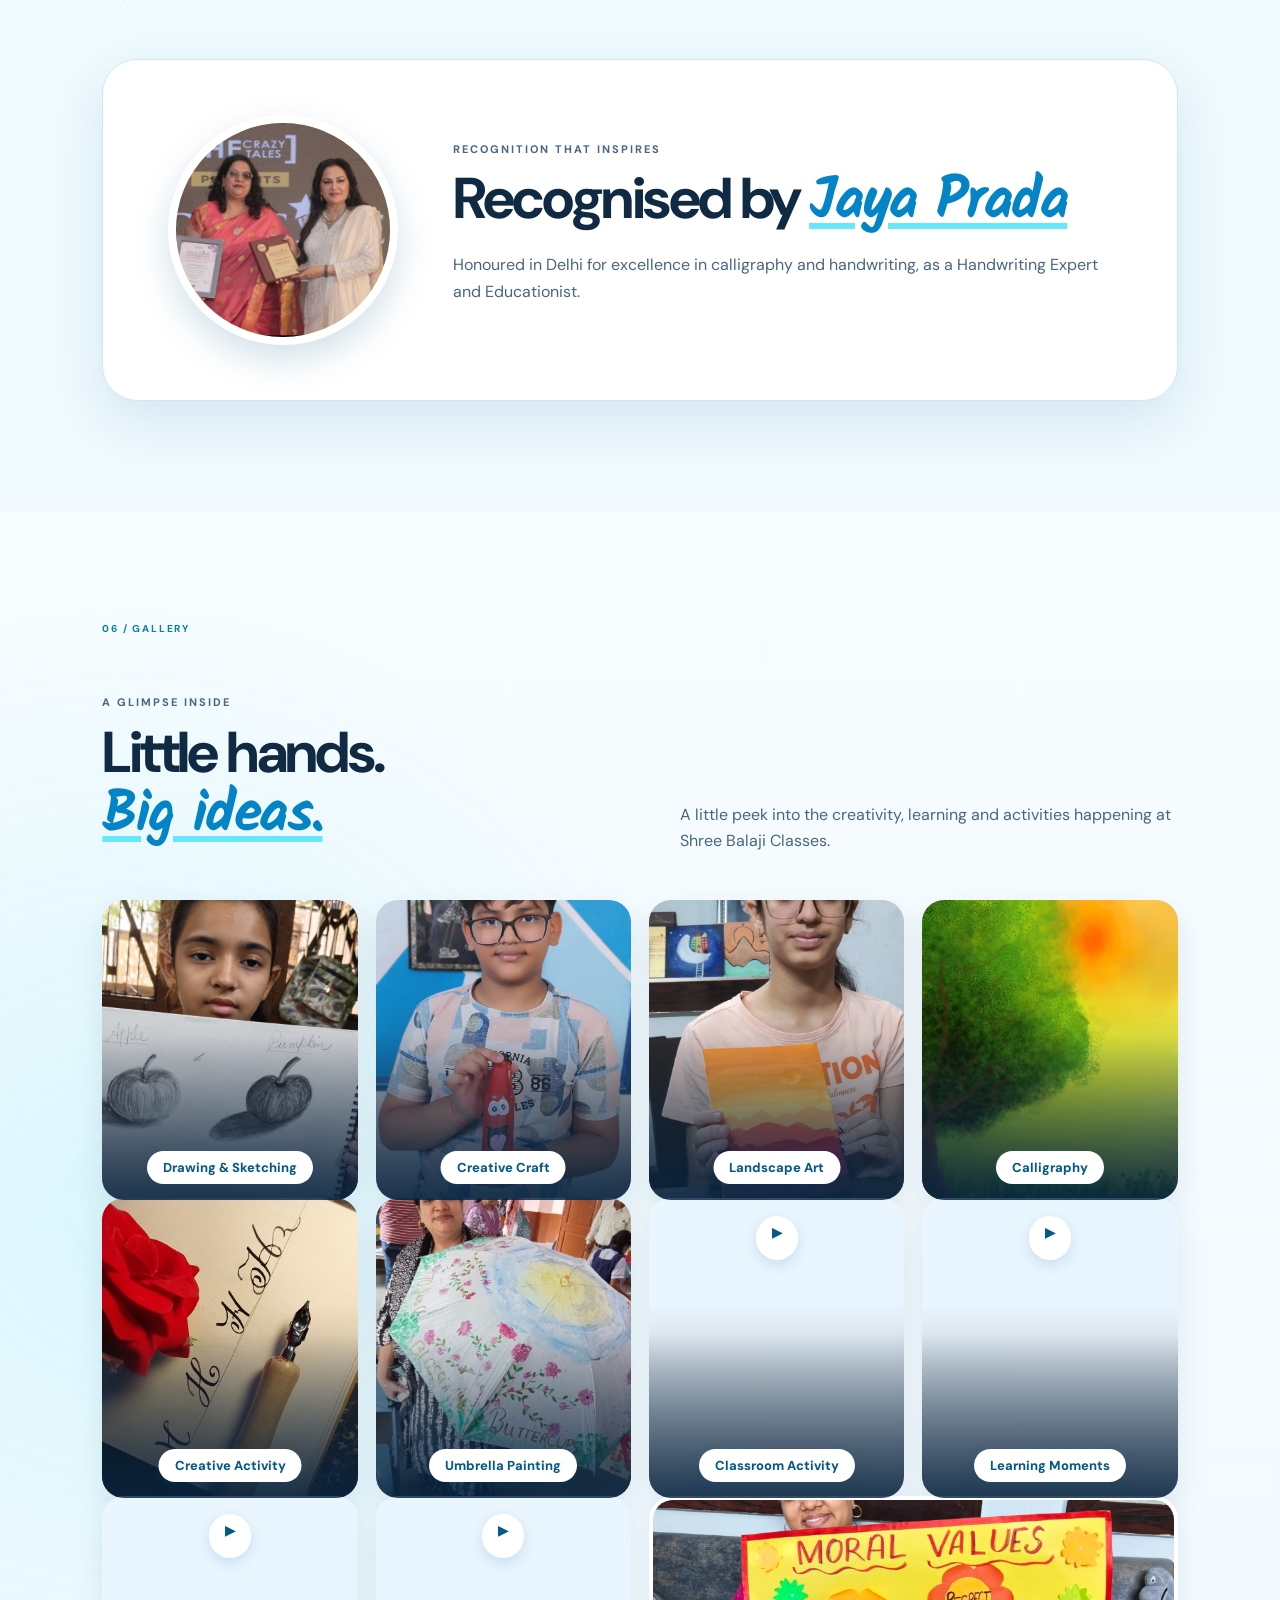
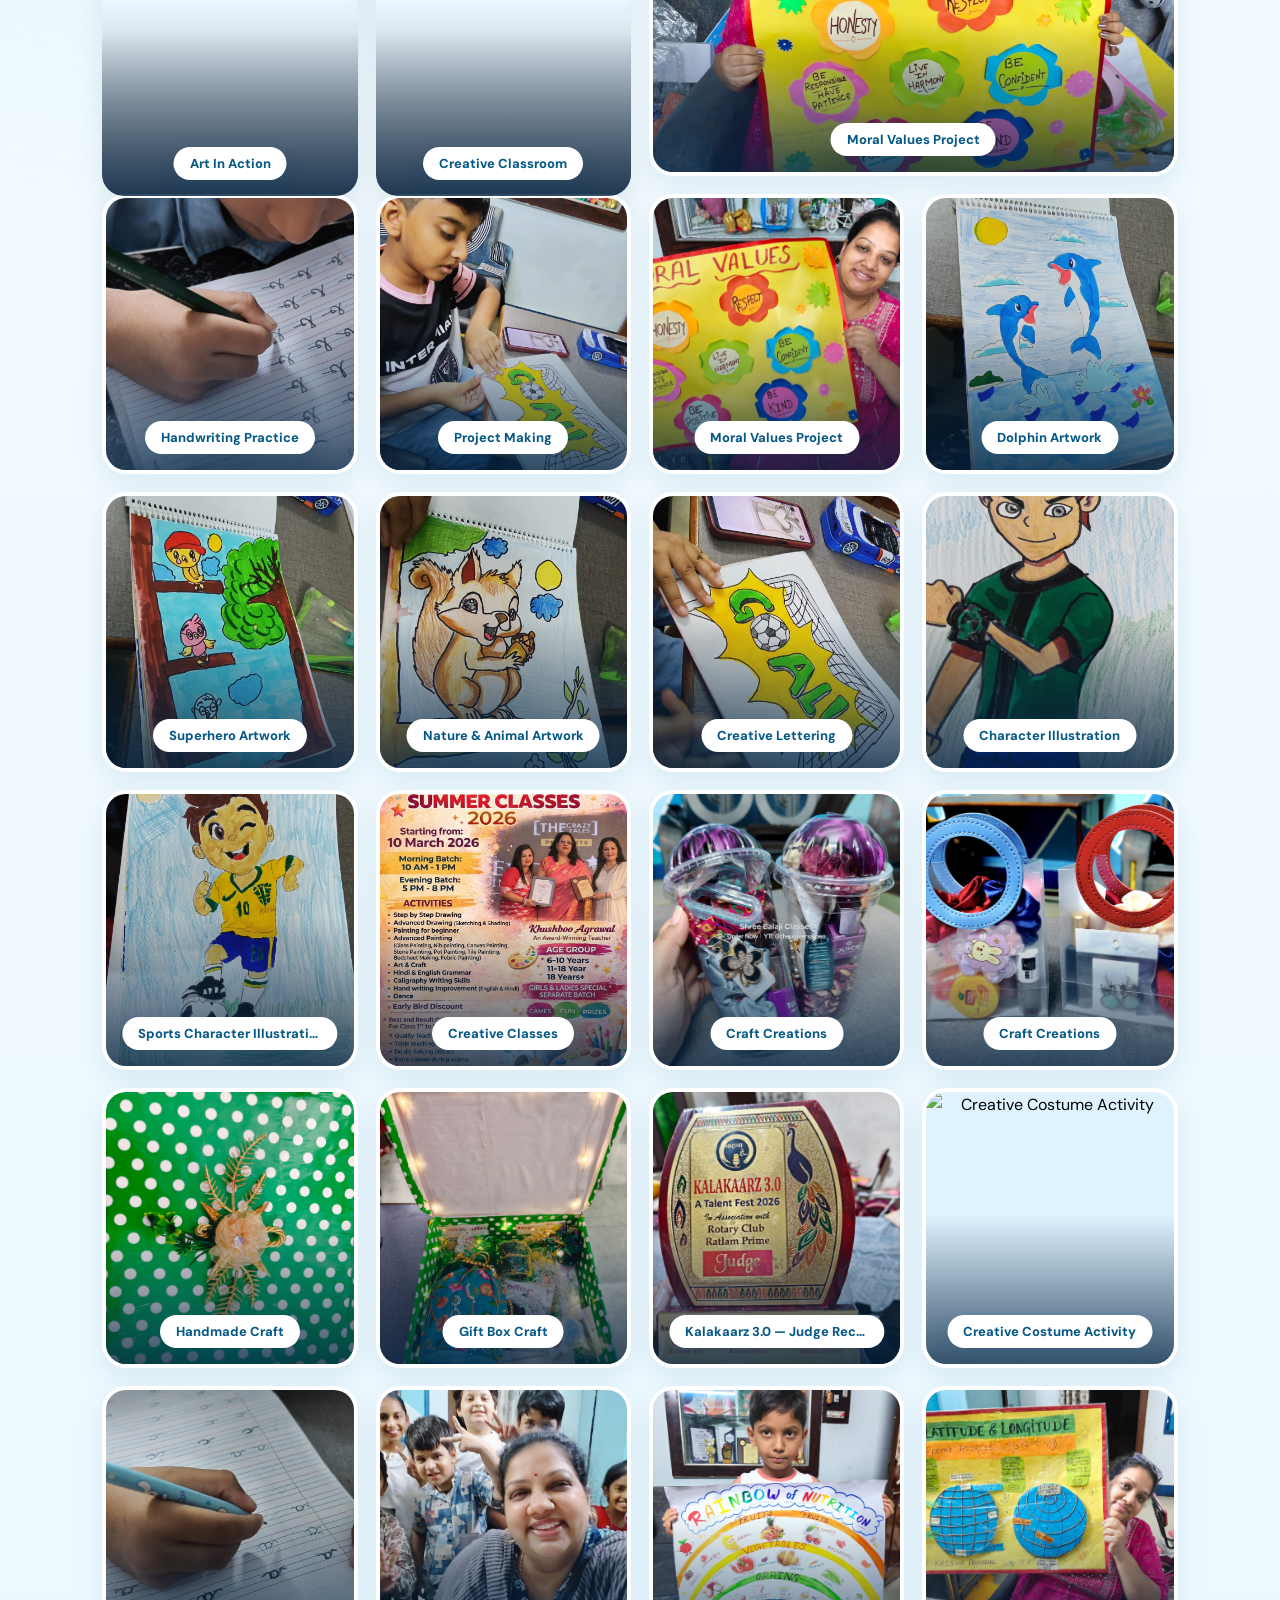
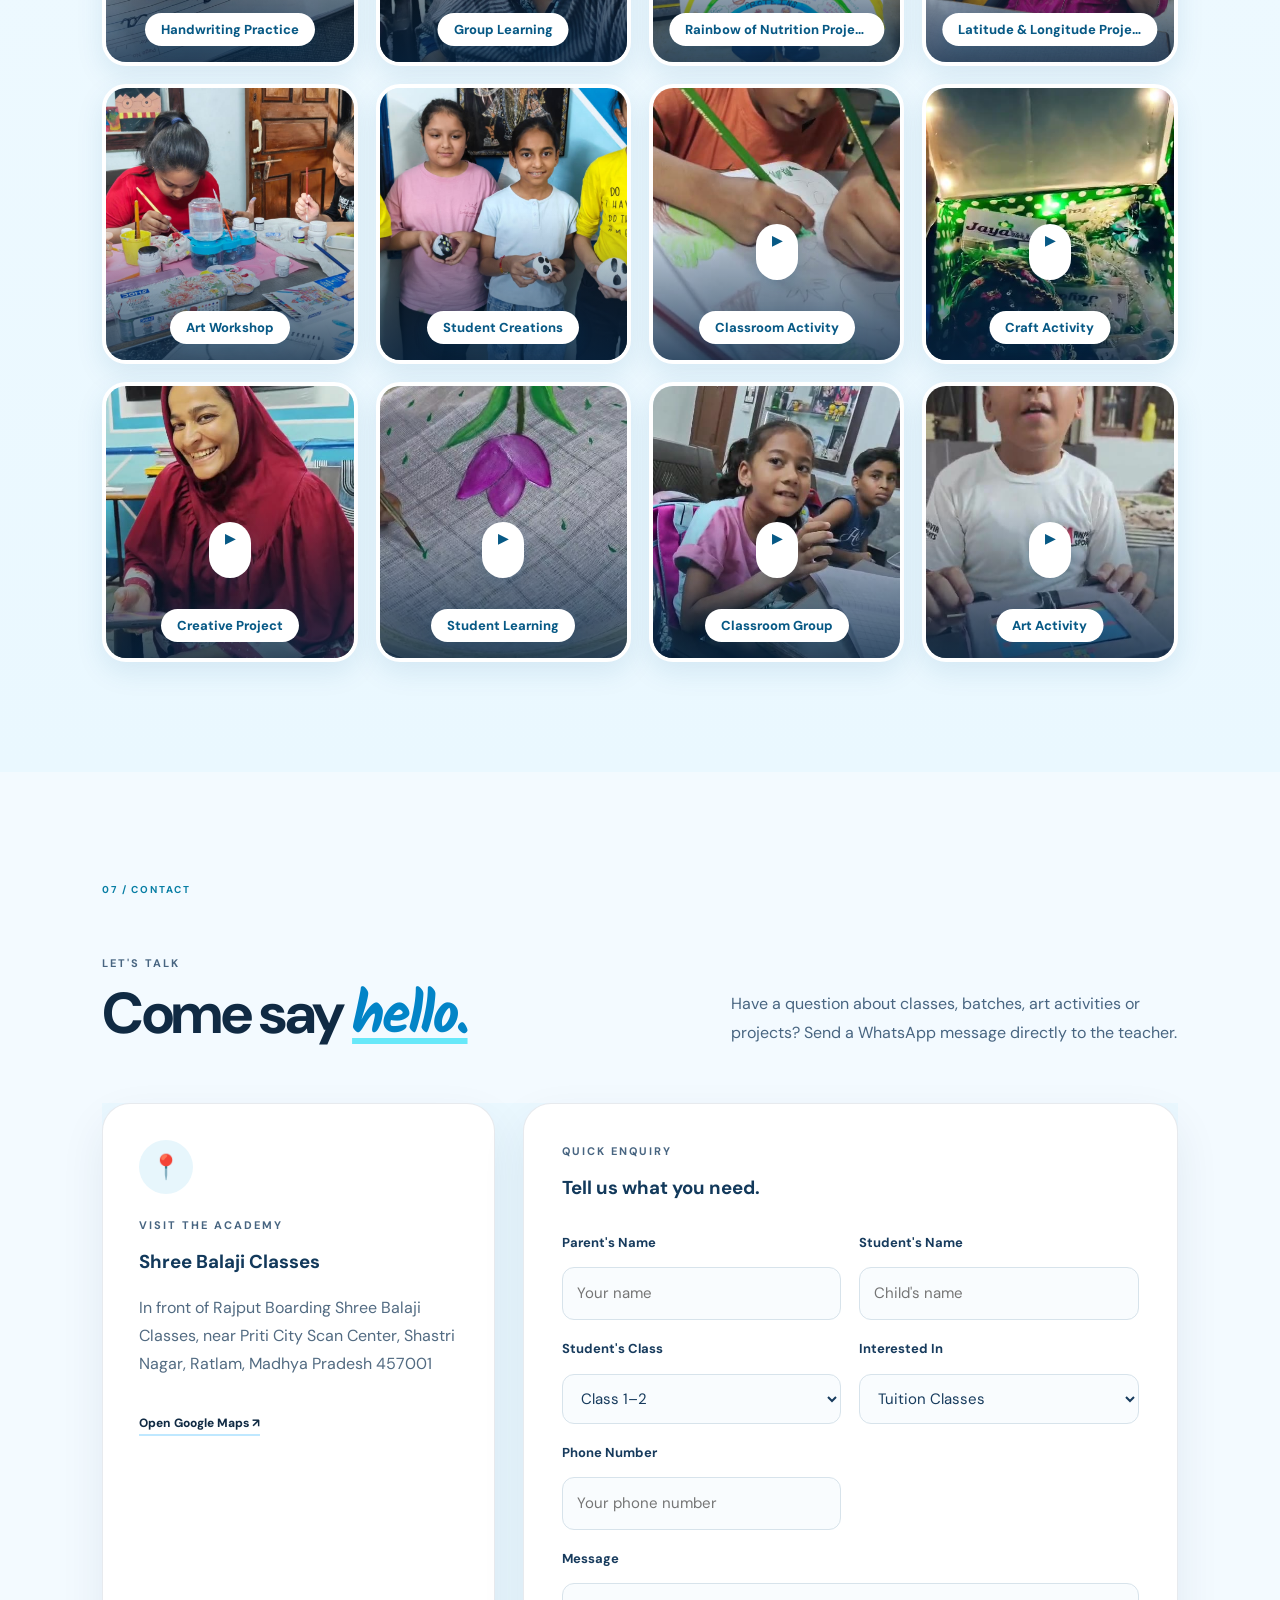
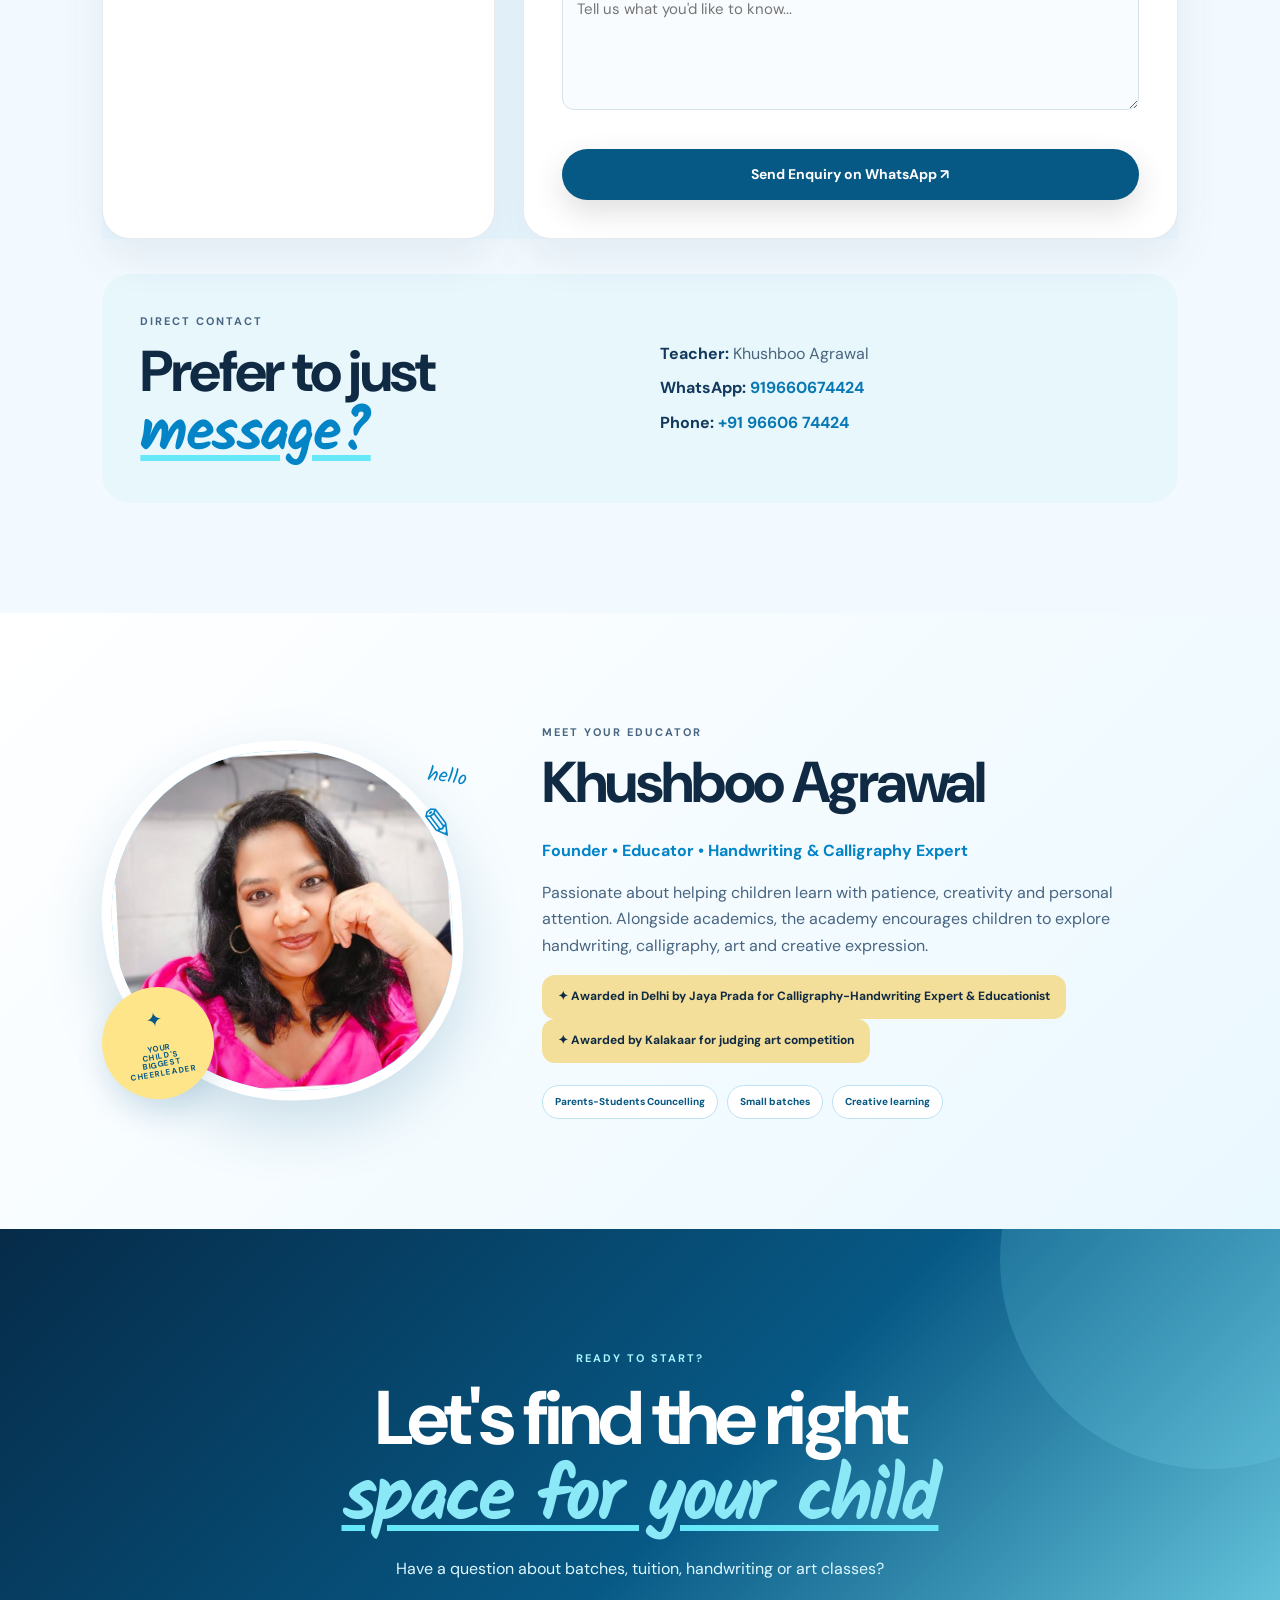
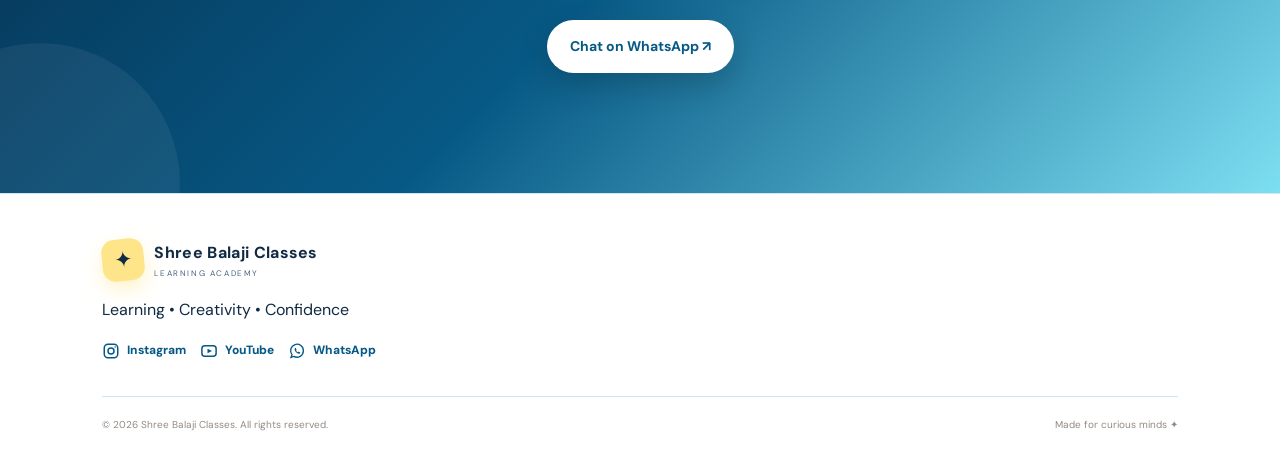
==== commit 47072f68: "Update index.html" ====
--- a/index.html
+++ b/index.html
@@ -191,6 +191,7 @@
     <button
       class="menu-toggle"
       aria-label="Open menu"
+      type="button"
     >
 
       ☰
@@ -232,13 +233,153 @@
       </a>
 
 
+
+      <!-- =================================================
+           VISIBLE SOCIAL LINKS
+      ================================================== -->
+
+
+      <!-- INSTAGRAM -->
+
       <a
-        class="nav-cta whatsapp"
+        class="nav-social-link nav-instagram"
+        href="https://www.instagram.com/theuniversalpen?igsh=MWRqcGp3NGxuNzRleg=="
+        target="_blank"
+        rel="noopener noreferrer"
+        aria-label="Visit our Instagram"
+        title="Instagram"
+      >
+
+        <span class="nav-social-icon">
+
+          <svg
+            viewBox="0 0 24 24"
+            aria-hidden="true"
+          >
+
+            <rect
+              x="3"
+              y="3"
+              width="18"
+              height="18"
+              rx="5"
+              ry="5"
+              fill="none"
+              stroke="currentColor"
+              stroke-width="2"
+            />
+
+            <circle
+              cx="12"
+              cy="12"
+              r="4"
+              fill="none"
+              stroke="currentColor"
+              stroke-width="2"
+            />
+
+            <circle
+              cx="17.5"
+              cy="6.5"
+              r="1"
+              fill="currentColor"
+            />
+
+          </svg>
+
+        </span>
+
+        <span>
+          Instagram
+        </span>
+
+      </a>
+
+
+
+      <!-- YOUTUBE -->
+
+      <a
+        class="nav-social-link nav-youtube"
+        href="https://youtube.com/@theuniversalpen?si=DUMQEl0p7-toY5jM"
+        target="_blank"
+        rel="noopener noreferrer"
+        aria-label="Visit our YouTube channel"
+        title="YouTube"
+      >
+
+        <span class="nav-social-icon">
+
+          <svg
+            viewBox="0 0 24 24"
+            aria-hidden="true"
+          >
+
+            <rect
+              x="2.5"
+              y="5"
+              width="19"
+              height="14"
+              rx="4"
+              ry="4"
+              fill="none"
+              stroke="currentColor"
+              stroke-width="2"
+            />
+
+            <polygon
+              points="10,9 10,15 16,12"
+              fill="currentColor"
+            />
+
+          </svg>
+
+        </span>
+
+        <span>
+          YouTube
+        </span>
+
+      </a>
+
+
+
+      <!-- WHATSAPP -->
+
+      <a
+        class="nav-social-link nav-whatsapp whatsapp"
         href="#"
         data-message="Hello, I would like to know more about the classes for my child."
+        aria-label="Contact us on WhatsApp"
+        title="WhatsApp"
       >
 
-        WhatsApp Us ↗
+        <span class="nav-social-icon">
+
+          <svg
+            viewBox="0 0 24 24"
+            aria-hidden="true"
+          >
+
+            <path
+              d="M20.5 11.8a8.5 8.5 0 0 1-12.6 7.4L4 20.5l1.4-3.7A8.5 8.5 0 1 1 20.5 11.8Z"
+              fill="none"
+              stroke="currentColor"
+              stroke-width="1.8"
+            />
+
+            <path
+              d="M9 8.5c.2-.4.4-.4.7-.4h.5c.2 0 .4.1.5.4l.6 1.5c.1.3.1.5-.1.7l-.5.6c.5 1 1.3 1.8 2.3 2.3l.6-.5c.2-.2.4-.2.7-.1l1.5.6c.3.1.4.3.4.5v.5c0 .3 0 .5-.4.7-.4.3-1 .4-1.5.3-2.5-.6-4.8-2.8-5.4-5.4-.1-.5 0-1.1.1-1.7Z"
+              fill="currentColor"
+            />
+
+          </svg>
+
+        </span>
+
+        <span>
+          WhatsApp
+        </span>
 
       </a>
 
@@ -2697,6 +2838,42 @@
           </a>
 
 
+
+          <!-- WHATSAPP -->
+
+          <a
+            class="whatsapp"
+            href="#"
+            data-message="Hello, I would like to know more about the classes for my child."
+            aria-label="WhatsApp"
+          >
+
+            <svg
+              viewBox="0 0 24 24"
+              aria-hidden="true"
+            >
+
+              <path
+                d="M20.5 11.8a8.5 8.5 0 0 1-12.6 7.4L4 20.5l1.4-3.7A8.5 8.5 0 1 1 20.5 11.8Z"
+                fill="none"
+                stroke="currentColor"
+                stroke-width="1.8"
+              />
+
+              <path
+                d="M9 8.5c.2-.4.4-.4.7-.4h.5c.2 0 .4.1.5.4l.6 1.5c.1.3.1.5-.1.7l-.5.6c.5 1 1.3 1.8 2.3 2.3l.6-.5c.2-.2.4-.2.7-.1l1.5.6c.3.1.4.3.4.5v.5c0 .3 0 .5-.4.7-.4.3-1 .4-1.5.3-2.5-.6-4.8-2.8-5.4-5.4-.1-.5 0-1.1.1-1.7Z"
+                fill="currentColor"
+              />
+
+            </svg>
+
+
+            WhatsApp
+
+
+          </a>
+
+
         </div>
 
 
@@ -3521,6 +3698,9 @@
 
 
   </script>
+
+
+
 </body>
 
 </html>
